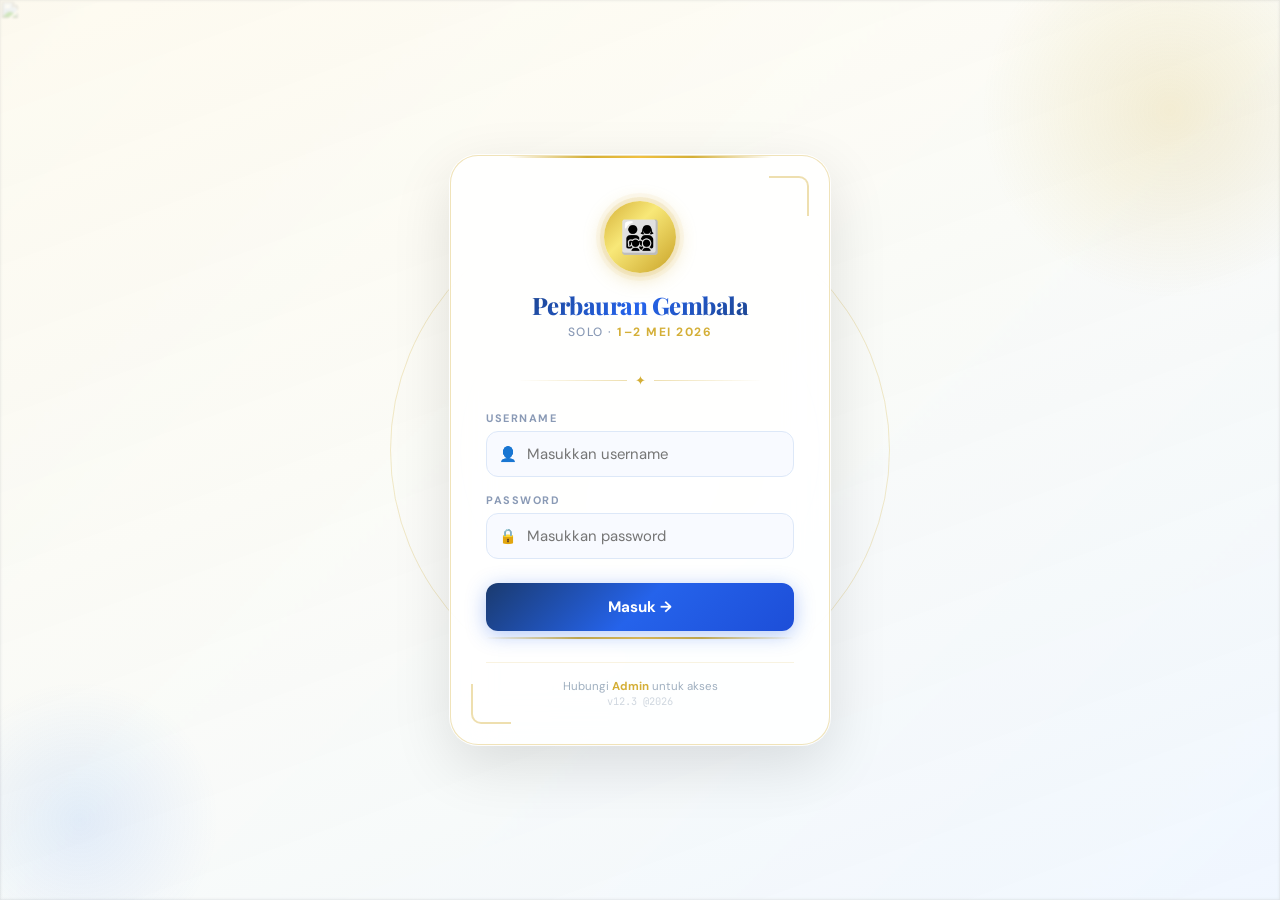
==== backupstableindex.html @ 73f1ff46 "backup stable index versi 1" ====
<!DOCTYPE html>
<html lang="id">
<head>
<meta charset="UTF-8">
<meta name="viewport" content="width=device-width, initial-scale=1.0, maximum-scale=1.0, user-scalable=no">
<title>Perbauran Gembala · Solo 1–2 Mei 2026</title>
<script src="https://cdnjs.cloudflare.com/ajax/libs/PapaParse/5.4.1/papaparse.min.js"></script>
<link href="https://fonts.googleapis.com/css2?family=Playfair+Display:ital,wght@0,700;0,800;1,600&family=DM+Sans:wght@300;400;500;600;700&family=JetBrains+Mono:wght@400;600&display=swap" rel="stylesheet">
<script src="https://cdnjs.cloudflare.com/ajax/libs/tone/14.8.49/Tone.js"></script>
<style>
/* ═══════════════════════════════════════════════════
   THEME SYSTEM
═══════════════════════════════════════════════════ */
[data-theme="light-white"]{--bg:#f8f9fa;--surface:#ffffff;--surface2:#f0f2f5;--border:#dee2e6;--accent:#1a56db;--accent2:#0891b2;--accent3:#7c3aed;--green:#16a34a;--yellow:#ca8a04;--red:#dc2626;--text:#1e293b;--text2:#475569;--text3:#94a3b8;--glow:rgba(26,86,219,.1);--header-bg:#ffffff;--radius:13px;--fs-bg:#f8f9fa;--fs-text:#1e293b;}
[data-theme="light-cream"]{--bg:#fdf8f0;--surface:#fffef9;--surface2:#f5ede0;--border:#e8d5b7;--accent:#92400e;--accent2:#0891b2;--accent3:#7c3aed;--green:#166534;--yellow:#92400e;--red:#dc2626;--text:#1c1008;--text2:#44301a;--text3:#a16207;--glow:rgba(146,64,14,.1);--header-bg:#fffef9;--radius:13px;--fs-bg:#fdf8f0;--fs-text:#1c1008;}
[data-theme="light-yellow"]{--bg:#fefce8;--surface:#ffffff;--surface2:#fef9c3;--border:#fde68a;--accent:#1d4ed8;--accent2:#0369a1;--accent3:#7c3aed;--green:#166534;--yellow:#b45309;--red:#be123c;--text:#1e3a5f;--text2:#1e40af;--text3:#3b82f6;--glow:rgba(29,78,216,.1);--header-bg:#ffffff;--radius:13px;--fs-bg:#fefce8;--fs-text:#1e3a5f;}
[data-theme="light-pink"]{--bg:#fdf2f8;--surface:#ffffff;--surface2:#fce7f3;--border:#f9a8d4;--accent:#be185d;--accent2:#0891b2;--accent3:#7c3aed;--green:#166534;--yellow:#b45309;--red:#9f1239;--text:#4a0826;--text2:#831843;--text3:#db2777;--glow:rgba(190,24,93,.1);--header-bg:#ffffff;--radius:13px;--fs-bg:#fdf2f8;--fs-text:#4a0826;}
[data-theme="light-black"]{--bg:#f1f5f9;--surface:#ffffff;--surface2:#e2e8f0;--border:#cbd5e1;--accent:#0f172a;--accent2:#334155;--accent3:#475569;--green:#15803d;--yellow:#b45309;--red:#dc2626;--text:#0f172a;--text2:#1e293b;--text3:#475569;--glow:rgba(15,23,42,.08);--header-bg:#ffffff;--radius:13px;--fs-bg:#f1f5f9;--fs-text:#0f172a;}
[data-theme="dark-black"]{--bg:#0a0a0a;--surface:#141414;--surface2:#1e1e1e;--border:#2a2a2a;--accent:#ffffff;--accent2:#e2e8f0;--accent3:#94a3b8;--green:#22c55e;--yellow:#facc15;--red:#f87171;--text:#f1f5f9;--text2:#cbd5e1;--text3:#64748b;--glow:rgba(255,255,255,.08);--header-bg:#141414;--radius:13px;--fs-bg:#0a0a0a;--fs-text:#f1f5f9;}
[data-theme="dark-green"]{--bg:#071a0e;--surface:#0d2a18;--surface2:#153d24;--border:#1e5c34;--accent:#4ade80;--accent2:#86efac;--accent3:#bbf7d0;--green:#16a34a;--yellow:#facc15;--red:#f87171;--text:#dcfce7;--text2:#86efac;--text3:#4ade80;--glow:rgba(74,222,128,.15);--header-bg:#0d2a18;--radius:13px;--fs-bg:#071a0e;--fs-text:#dcfce7;}
[data-theme="dark-blue"]{--bg:#030d1a;--surface:#041526;--surface2:#072040;--border:#0a3060;--accent:#60a5fa;--accent2:#93c5fd;--accent3:#bfdbfe;--green:#34d399;--yellow:#fbbf24;--red:#f87171;--text:#e0f2fe;--text2:#93c5fd;--text3:#60a5fa;--glow:rgba(96,165,250,.15);--header-bg:#041526;--radius:13px;--fs-bg:#030d1a;--fs-text:#e0f2fe;}
[data-theme="dark-red"]{--bg:#0d0000;--surface:#1a0000;--surface2:#2a0000;--border:#5c1010;--accent:#fca5a5;--accent2:#fda4af;--accent3:#fecdd3;--green:#34d399;--yellow:#fbbf24;--red:#ef4444;--text:#fee2e2;--text2:#fca5a5;--text3:#f87171;--glow:rgba(252,165,165,.15);--header-bg:#1a0000;--radius:13px;--fs-bg:#0d0000;--fs-text:#fee2e2;}
[data-theme="dark-gold"]{--bg:#0c0900;--surface:#1a1400;--surface2:#2a2100;--border:#4a3800;--accent:#fcd34d;--accent2:#fbbf24;--accent3:#f59e0b;--green:#34d399;--yellow:#f59e0b;--red:#f87171;--text:#fefce8;--text2:#fde68a;--text3:#fbbf24;--glow:rgba(252,211,77,.15);--header-bg:#1a1400;--radius:13px;--fs-bg:#0c0900;--fs-text:#fefce8;}
:root{--bg:#0a0e17;--surface:#111827;--surface2:#1a2235;--border:#1e2d45;--accent:#3b82f6;--accent2:#06b6d4;--accent3:#8b5cf6;--green:#10b981;--yellow:#f59e0b;--red:#ef4444;--text:#e2e8f0;--text2:#94a3b8;--text3:#64748b;--glow:rgba(59,130,246,.15);--header-bg:#111827;--radius:13px;--fs-bg:#0a0e17;--fs-text:#e2e8f0;}

*,*::before,*::after{box-sizing:border-box;margin:0;padding:0}
html,body{height:100%;font-family:'DM Sans',sans-serif;background:var(--bg);color:var(--text);overflow:hidden;-webkit-font-smoothing:antialiased;}
body{min-height:100vh;min-height:-webkit-fill-available;}

/* ── LOGIN ─────────────────────────────────────────────── */
#login-screen{position:fixed;top:0;left:0;width:100%;height:100%;display:flex;align-items:center;justify-content:center;z-index:9000;overflow:hidden;background:linear-gradient(135deg,#f8f5ee 0%,#fffdf7 40%,#f0f4ff 100%);}
#login-media-wrap{position:absolute;inset:0;z-index:0;overflow:hidden;}
#login-video-bg{width:100%;height:100%;object-fit:cover;display:none;}
#login-img-bg{width:100%;height:100%;object-fit:cover;display:none;}
.login-media-overlay{position:absolute;inset:0;background:linear-gradient(160deg,rgba(255,252,240,.72) 0%,rgba(240,248,255,.65) 100%);backdrop-filter:blur(1px);}
.login-geo{position:absolute;inset:0;z-index:1;overflow:hidden;pointer-events:none;}
.login-geo::before{content:'';position:absolute;top:-80px;right:-80px;width:380px;height:380px;border-radius:50%;background:radial-gradient(circle,rgba(212,175,55,.18) 0%,transparent 70%);}
.login-geo::after{content:'';position:absolute;bottom:-60px;left:-60px;width:280px;height:280px;border-radius:50%;background:radial-gradient(circle,rgba(59,130,246,.12) 0%,transparent 70%);}
.login-ring{position:absolute;border-radius:50%;border:1px solid rgba(212,175,55,.25);animation:ringRotate 18s linear infinite;}
.login-ring-1{width:500px;height:500px;top:50%;left:50%;transform:translate(-50%,-50%);animation-duration:22s;}
.login-ring-2{width:360px;height:360px;top:50%;left:50%;transform:translate(-50%,-50%);border-color:rgba(59,130,246,.18);animation-direction:reverse;animation-duration:16s;}
.login-ring-3{width:220px;height:220px;top:50%;left:50%;transform:translate(-50%,-50%);border-color:rgba(212,175,55,.3);animation-duration:10s;}
@keyframes ringRotate{from{transform:translate(-50%,-50%) rotate(0deg)}to{transform:translate(-50%,-50%) rotate(360deg)}}
.ring-dot{position:absolute;width:7px;height:7px;border-radius:50%;background:radial-gradient(circle,#d4af37,rgba(212,175,55,.3));top:-3px;left:50%;transform:translateX(-50%);box-shadow:0 0 8px rgba(212,175,55,.6);}
.ring-dot-2{background:radial-gradient(circle,#3b82f6,rgba(59,130,246,.3));box-shadow:0 0 8px rgba(59,130,246,.5);}
.login-card{position:relative;z-index:10;background:rgba(255,255,255,.88);border:1.5px solid rgba(212,175,55,.35);border-radius:28px;padding:2.8rem 2.2rem 2.2rem;width:94%;max-width:380px;box-shadow:0 0 0 1px rgba(255,255,255,.9),0 20px 60px rgba(0,0,0,.12),inset 0 1px 0 rgba(255,255,255,1);backdrop-filter:blur(20px);animation:loginCardIn .7s cubic-bezier(.34,1.56,.64,1) both;}
@keyframes loginCardIn{from{opacity:0;transform:translateY(30px) scale(.96)}to{opacity:1;transform:none}}
.login-card::before{content:'';position:absolute;top:0;left:15%;right:15%;height:2px;background:linear-gradient(90deg,transparent,#d4af37 30%,#f0c040 50%,#d4af37 70%,transparent);border-radius:0 0 2px 2px;}
.login-card::after{content:'';position:absolute;top:20px;right:20px;width:40px;height:40px;border-top:2px solid rgba(212,175,55,.4);border-right:2px solid rgba(212,175,55,.4);border-radius:0 10px 0 0;}
.login-corner-bl{position:absolute;bottom:20px;left:20px;width:40px;height:40px;border-bottom:2px solid rgba(212,175,55,.4);border-left:2px solid rgba(212,175,55,.4);border-radius:0 0 0 10px;}
.login-logo{text-align:center;margin-bottom:2rem;}
.login-emblem{width:72px;height:72px;border-radius:50%;background:linear-gradient(135deg,#d4af37 0%,#f8e878 40%,#c9a227 100%);display:flex;align-items:center;justify-content:center;margin:0 auto 1rem;font-size:2rem;box-shadow:0 4px 20px rgba(212,175,55,.4),0 0 0 4px rgba(212,175,55,.12),0 0 0 8px rgba(212,175,55,.06);animation:emblemPulse 3s ease-in-out infinite;}
@keyframes emblemPulse{0%,100%{box-shadow:0 4px 20px rgba(212,175,55,.4),0 0 0 4px rgba(212,175,55,.12),0 0 0 8px rgba(212,175,55,.06)}50%{box-shadow:0 4px 28px rgba(212,175,55,.6),0 0 0 6px rgba(212,175,55,.18),0 0 0 12px rgba(212,175,55,.08)}}
.login-logo h2{font-family:'Playfair Display',serif;font-size:1.5rem;font-weight:800;background:linear-gradient(135deg,#1a3a6e,#2563eb,#1a3a6e);-webkit-background-clip:text;-webkit-text-fill-color:transparent;background-clip:text;letter-spacing:-.5px;margin-bottom:3px;}
.login-logo .sub{font-size:.75rem;font-weight:500;color:#8a9ab5;letter-spacing:1.5px;text-transform:uppercase;}
.login-logo .sub span{color:#d4af37;font-weight:700;}
.login-divider{display:flex;align-items:center;gap:8px;margin:0 auto 1.4rem;width:80%;}
.login-divider::before,.login-divider::after{content:'';flex:1;height:1px;background:linear-gradient(90deg,transparent,rgba(212,175,55,.4));}
.login-divider::after{background:linear-gradient(90deg,rgba(212,175,55,.4),transparent);}
.login-divider-icon{font-size:.8rem;color:#d4af37;}
.lf{margin-bottom:1rem;}
.lf label{display:block;font-size:.68rem;font-weight:700;color:#8a9ab5;text-transform:uppercase;letter-spacing:1.5px;margin-bottom:6px;}
.lf-input-wrap{position:relative;}
.lf-icon{position:absolute;left:13px;top:50%;transform:translateY(-50%);font-size:.9rem;color:#b0bec5;pointer-events:none;}
.lf input{width:100%;background:#f8faff;border:1.5px solid #dde8f8;border-radius:12px;padding:12px 14px 12px 40px;color:#1e2d4a;font-family:'DM Sans',sans-serif;font-size:.93rem;outline:none;transition:border-color .25s,box-shadow .25s;}
.lf input:focus{border-color:#d4af37;background:#fff;box-shadow:0 0 0 4px rgba(212,175,55,.12);}
.login-btn{width:100%;padding:14px;margin-top:.5rem;background:linear-gradient(135deg,#1a3a6e 0%,#2563eb 50%,#1d4ed8 100%);color:#fff;border:none;border-radius:12px;font-family:'DM Sans',sans-serif;font-weight:700;font-size:.95rem;cursor:pointer;box-shadow:0 4px 20px rgba(37,99,235,.35);transition:all .2s;}
.login-btn:active{transform:scale(.98);}
.login-btn-gold{display:block;height:2px;margin-top:6px;border-radius:2px;background:linear-gradient(90deg,transparent,#d4af37 30%,#f0c040 50%,#d4af37 70%,transparent);}
.login-footer{text-align:center;margin-top:1.4rem;font-size:.72rem;color:#a0b0c0;border-top:1px solid rgba(212,175,55,.15);padding-top:1rem;}
.login-footer strong{color:#d4af37;}
.login-error{background:rgba(239,68,68,.08);border:1px solid rgba(239,68,68,.25);border-radius:8px;padding:8px 12px;font-size:.8rem;color:#dc2626;margin-top:8px;display:none;text-align:center;}

/* ── MAIN APP ─────────────────────────────────────────── */
#main-app{display:none;flex-direction:column;height:100vh;height:-webkit-fill-available;padding-bottom:env(safe-area-inset-bottom,0px);}
header{background:var(--header-bg);border-bottom:1px solid var(--border);padding:0 8px;height:54px;min-height:54px;display:flex;align-items:center;justify-content:space-between;flex-shrink:0;z-index:100;}
.hdr-left{display:flex;align-items:center;gap:8px;min-width:0;overflow:hidden;}
.hdr-dot{width:7px;height:7px;border-radius:50%;background:var(--green);box-shadow:0 0 6px var(--green);animation:blink 2s infinite;flex-shrink:0;}
@keyframes blink{0%,100%{opacity:1}50%{opacity:.3}}
.hdr-title{font-size:.82rem;font-weight:700;color:var(--text);white-space:nowrap;overflow:hidden;text-overflow:ellipsis;max-width:110px;}
.hdr-sub{font-size:.62rem;color:var(--text3);font-family:'JetBrains Mono',monospace;white-space:nowrap;overflow:hidden;text-overflow:ellipsis;max-width:110px;}
.hdr-right{display:flex;gap:4px;align-items:center;flex-shrink:0;}
.icon-btn{width:30px;height:30px;border-radius:7px;border:1px solid var(--border);background:var(--surface2);color:var(--text);cursor:pointer;display:flex;align-items:center;justify-content:center;font-size:.82rem;transition:background .2s;flex-shrink:0;}
.icon-btn:hover{background:var(--border);}
.icon-btn.logout{color:var(--red);border-color:rgba(239,68,68,.3);}
#live-clock{font-family:'JetBrains Mono',monospace;font-size:.65rem;color:var(--accent2);background:var(--surface2);padding:3px 6px;border-radius:7px;border:1px solid var(--border);letter-spacing:.3px;white-space:nowrap;}

/* ── THEME PANEL ──────────────────────────────────────── */
#theme-panel{display:none;position:fixed;top:58px;right:10px;z-index:500;background:var(--surface);border:1px solid var(--border);border-radius:14px;padding:12px;box-shadow:0 8px 32px rgba(0,0,0,.4);width:260px;}
.theme-section-label{font-size:.65rem;font-weight:700;color:var(--text3);text-transform:uppercase;letter-spacing:1px;margin:6px 0 4px;}
.theme-chips-row{display:flex;flex-wrap:wrap;gap:5px;margin-bottom:4px;}
.theme-chip{display:flex;align-items:center;gap:5px;padding:5px 9px;border-radius:7px;border:1px solid var(--border);background:var(--surface2);cursor:pointer;font-size:.72rem;font-weight:500;color:var(--text2);transition:all .2s;white-space:nowrap;}
.theme-chip:hover,.theme-chip.active{border-color:var(--accent);color:var(--accent);background:var(--glow);}
.theme-dot{width:9px;height:9px;border-radius:50%;flex-shrink:0;}

nav{display:flex;overflow-x:auto;background:var(--surface);border-bottom:1px solid var(--border);flex-shrink:0;scrollbar-width:none;padding:0 6px;gap:2px;min-height:40px;}
nav::-webkit-scrollbar{display:none;}
nav button{padding:8px 12px;border:none;background:none;cursor:pointer;white-space:nowrap;font-family:'DM Sans',sans-serif;font-weight:500;font-size:.8rem;color:var(--text3);border-bottom:2px solid transparent;transition:all .2s;flex-shrink:0;}
nav button.active{color:var(--accent);border-bottom-color:var(--accent);}
nav button:hover:not(.active){color:var(--text2);}

#app-content-wrapper{flex:1;min-height:0;overflow-y:auto;-webkit-overflow-scrolling:touch;}
.content-area{padding:12px 12px 80px 12px;}

/* ── FULLSCREEN LYRIC ─────────────────────────────────── */
#fullscreen-lyric{position:fixed;inset:0;background:var(--fs-bg,var(--bg));color:var(--fs-text,var(--text));z-index:9999;display:flex;flex-direction:column;}
.fs-back{position:fixed;top:10px;left:10px;z-index:10;background:var(--surface);border:1px solid var(--border);color:var(--text);border-radius:8px;padding:8px 14px;font-family:'DM Sans',sans-serif;font-weight:600;font-size:.85rem;cursor:pointer;}
.fs-controls{position:fixed;top:10px;right:10px;z-index:10;display:flex;gap:5px;}
.fs-ctrl-btn{background:var(--surface);border:1px solid var(--border);color:var(--text);border-radius:8px;padding:7px 12px;font-family:'DM Sans',sans-serif;font-weight:600;font-size:.85rem;cursor:pointer;}
.fs-content{flex:1;padding:60px 20px;font-size:2rem;line-height:1.6;white-space:pre-line;overflow-y:auto;text-align:center;color:var(--fs-text,var(--text));padding-bottom:calc(60px + env(safe-area-inset-bottom,0px));}

.font-normal{font-family:inherit;font-weight:normal;}
.font-bold{font-weight:700;}
.font-courier{font-family:'Courier New',Courier,monospace;line-height:1.6;}
.font-verdana{font-family:Verdana,Geneva,sans-serif;line-height:1.8;}
.font-times{font-family:'Times New Roman',Times,serif;line-height:1.7;}
.font-bold2{font-family:'DM Sans',sans-serif;font-weight:800;}
.font-thin{font-family:'DM Sans',sans-serif;font-weight:300;}

/* ── DASHBOARD ────────────────────────────────────────── */
.dash-grid{display:grid;grid-template-columns:1fr 1fr;gap:10px;margin-bottom:14px;}
.dash-card{background:var(--surface);border:1px solid var(--border);border-radius:var(--radius);padding:16px;position:relative;overflow:hidden;}
.dash-card::before{content:'';position:absolute;top:-20px;right:-20px;width:80px;height:80px;border-radius:50%;background:var(--glow);}
.dash-card-icon{font-size:1.6rem;margin-bottom:6px;display:block;}
.dash-card-val{font-size:1.8rem;font-weight:800;color:var(--accent);font-family:'Playfair Display',serif;}
.dash-card-label{font-size:.72rem;color:var(--text3);margin-top:2px;}
.clock-card{background:linear-gradient(135deg,var(--surface) 0%,var(--surface2) 100%);border:1px solid var(--border);border-radius:var(--radius);padding:18px 16px;text-align:center;margin-bottom:10px;}
.clock-big{font-family:'JetBrains Mono',monospace;font-size:2rem;font-weight:600;color:var(--accent);letter-spacing:2px;}
.clock-date{font-size:.8rem;color:var(--text2);margin-top:4px;}
.acara-now-box{background:var(--surface);border:1px solid var(--accent);border-radius:var(--radius);padding:14px;margin-bottom:10px;position:relative;overflow:hidden;}
.acara-now-box::before{content:'';position:absolute;left:0;top:0;bottom:0;width:4px;background:var(--accent);border-radius:4px 0 0 4px;}
.pie-wrap{position:relative;width:130px;height:130px;margin:0 auto;}
.pie-wrap svg{width:100%;height:100%;}
.pie-legend{display:flex;flex-direction:column;gap:5px;margin-top:8px;}
.pie-leg-item{display:flex;align-items:center;gap:6px;font-size:.72rem;color:var(--text2);}
.pie-leg-dot{width:10px;height:10px;border-radius:50%;flex-shrink:0;}
.bar-chart-wrap{width:100%;padding:8px 0;}
.bar-item{display:flex;align-items:center;gap:8px;margin-bottom:8px;}
.bar-label{font-size:.72rem;color:var(--text2);min-width:80px;max-width:80px;overflow:hidden;text-overflow:ellipsis;white-space:nowrap;}
.bar-track{flex:1;height:20px;background:var(--surface2);border-radius:5px;overflow:hidden;}
.bar-fill{height:100%;border-radius:5px;display:flex;align-items:center;justify-content:flex-end;padding-right:6px;transition:width .6s cubic-bezier(.4,0,.2,1);}
.bar-val{font-size:.68rem;font-weight:700;color:#fff;font-family:'JetBrains Mono',monospace;}
/* kategori table */
.dash-table{width:100%;border-collapse:collapse;font-size:.8rem;}
.dash-table th{background:var(--surface2);color:var(--text3);font-size:.68rem;text-transform:uppercase;letter-spacing:.8px;padding:7px 10px;text-align:left;border-bottom:1px solid var(--border);}
.dash-table td{padding:7px 10px;border-bottom:1px solid var(--border);color:var(--text);}
.dash-table tr:last-child td{border-bottom:none;}
.dash-table td:last-child{font-family:'JetBrains Mono',monospace;font-weight:700;color:var(--accent);text-align:right;}

/* ── CARDS & LISTS ────────────────────────────────────── */
.modern-list{display:flex;flex-direction:column;gap:9px;}
.modern-item{display:flex;align-items:center;background:var(--surface);padding:12px;border-radius:var(--radius);border:1px solid var(--border);cursor:pointer;transition:transform .15s,border-color .2s;gap:12px;}
.modern-item:hover{border-color:var(--accent);transform:translateY(-1px);}
.modern-item-img{width:54px;height:54px;border-radius:11px;object-fit:cover;flex-shrink:0;}
.modern-item-content{flex:1;overflow:hidden;}
.modern-item-title{font-weight:700;font-size:.92rem;white-space:nowrap;overflow:hidden;text-overflow:ellipsis;color:var(--text);}
.modern-item-desc{font-size:.75rem;color:var(--text2);white-space:nowrap;overflow:hidden;text-overflow:ellipsis;margin-top:2px;}
.modern-item-arrow{color:var(--text3);font-size:1rem;flex-shrink:0;}

/* ── FILTER & INPUT ───────────────────────────────────── */
.filter-group{display:flex;flex-wrap:wrap;gap:7px;margin-bottom:12px;}
.k-input{padding:8px 11px;border-radius:9px;border:1px solid var(--border);flex:1;min-width:110px;background:var(--surface);color:var(--text);font-family:'DM Sans',sans-serif;font-size:.82rem;outline:none;transition:border-color .2s;}
.k-input:focus{border-color:var(--accent);}
.k-input option{background:var(--surface);}
.checklist-filter-wrap{background:var(--surface);border:1px solid var(--border);border-radius:10px;padding:10px 12px;margin-bottom:8px;}
.checklist-filter-title{font-size:.72rem;font-weight:700;color:var(--text3);text-transform:uppercase;letter-spacing:1px;margin-bottom:6px;display:flex;align-items:center;justify-content:space-between;}
.checklist-items{display:flex;flex-wrap:wrap;gap:6px;}
.checklist-item{display:flex;align-items:center;gap:5px;background:var(--surface2);border:1px solid var(--border);border-radius:6px;padding:4px 9px;cursor:pointer;font-size:.75rem;color:var(--text2);transition:all .15s;user-select:none;}
.checklist-item.checked{background:var(--accent);border-color:var(--accent);color:#fff;}
.andor-toggle{font-size:.68rem;padding:3px 8px;border:1px solid var(--border);border-radius:5px;background:var(--surface2);color:var(--text3);cursor:pointer;}
.andor-toggle.active{background:var(--yellow);border-color:var(--yellow);color:#000;}

/* ── TABS ─────────────────────────────────────────────── */
.tab-group{display:flex;gap:5px;margin-bottom:12px;overflow-x:auto;scrollbar-width:none;}
.tab-group::-webkit-scrollbar{display:none;}
.tab-btn{padding:7px 12px;border:1px solid var(--border);background:var(--surface2);color:var(--text2);border-radius:8px;cursor:pointer;font-family:'DM Sans',sans-serif;font-size:.78rem;font-weight:500;flex-shrink:0;transition:all .2s;}
.tab-btn.active{background:var(--accent);color:#fff;border-color:var(--accent);}
.kidung-tab{display:none;}
.active-tab{display:block;}

/* ── ACTION ROW ───────────────────────────────────────── */
.action-row{display:flex;gap:5px;flex-wrap:wrap;margin-bottom:12px;}
.btn-action{padding:7px 11px;border-radius:8px;border:1px solid var(--border);background:var(--surface2);color:var(--text);font-family:'DM Sans',sans-serif;font-size:.78rem;font-weight:500;cursor:pointer;transition:all .15s;}
.btn-action:hover{background:var(--border);}
.btn-action.accent{background:var(--accent);color:#fff;border-color:var(--accent);}
.btn-action.green{background:var(--green);color:#fff;border-color:var(--green);}
.btn-action.red{background:var(--red);color:#fff;border-color:var(--red);}

/* ── LYRIC BOX ────────────────────────────────────────── */
.lyric-box{background:var(--surface2);border:1px solid var(--border);border-radius:12px;padding:14px;max-height:55vh;overflow-y:auto;}
.scalable-text{white-space:pre-wrap;line-height:1.75;transition:font-size .2s;word-wrap:break-word;font-family:'JetBrains Mono',monospace;font-size:13px;color:var(--text);}
.key-line{color:#60a5fa;font-weight:600;}
.note-line{color:#86efac;}

/* ── MUSIC PLAYER ─────────────────────────────────────── */
.music-player{background:var(--surface2);border:1px solid var(--border);border-radius:var(--radius);padding:14px;margin-bottom:12px;}
.music-player audio{width:100%;height:38px;border-radius:8px;margin-bottom:9px;}
.transpose-row{display:flex;align-items:center;gap:7px;flex-wrap:wrap;}
.transpose-label{font-size:.75rem;color:var(--text3);font-family:'JetBrains Mono',monospace;}
.transpose-display{font-family:'JetBrains Mono',monospace;font-size:.95rem;font-weight:700;color:var(--accent);min-width:60px;text-align:center;background:var(--surface);padding:4px 8px;border-radius:6px;border:1px solid var(--border);}
.tone-player{background:var(--surface2);border:1px solid var(--border);border-radius:var(--radius);padding:14px;margin-bottom:12px;}
.tone-player-title{font-size:.8rem;font-weight:600;color:var(--text);margin-bottom:10px;}
.tone-btns{display:flex;gap:5px;flex-wrap:wrap;margin-bottom:10px;}
.tone-progress{width:100%;height:4px;background:var(--surface);border-radius:2px;overflow:hidden;margin-top:8px;}
.tone-progress-fill{height:100%;background:var(--accent);border-radius:2px;width:0%;transition:width .1s linear;}

/* ── IMAGE VIEWER ─────────────────────────────────────── */
#img-viewer{display:none;position:fixed;top:0;left:0;width:100%;height:100%;background:rgba(0,0,0,.97);z-index:2000;flex-direction:column;touch-action:none;}
.iv-toolbar-top{position:absolute;top:0;left:0;right:0;padding:12px 16px;display:flex;align-items:center;justify-content:space-between;background:linear-gradient(to bottom,rgba(0,0,0,.85),transparent);z-index:10;gap:8px;}
.iv-title-area{flex:1;}
.iv-title{color:#fff;font-size:.88rem;font-weight:700;margin-bottom:2px;}
.iv-counter{color:rgba(255,255,255,.5);font-family:'JetBrains Mono',monospace;font-size:.72rem;}
.iv-top-btns{display:flex;gap:6px;align-items:center;}
.iv-top-btn{width:36px;height:36px;border-radius:10px;background:rgba(255,255,255,.15);backdrop-filter:blur(8px);border:1px solid rgba(255,255,255,.2);color:#fff;font-size:.85rem;cursor:pointer;display:flex;align-items:center;justify-content:center;font-weight:600;}
.iv-top-btn:hover{background:rgba(255,255,255,.3);}
.iv-top-btn.close{background:rgba(239,68,68,.4);border-color:rgba(239,68,68,.5);}
.iv-img-area{flex:1;display:flex;align-items:center;justify-content:center;position:relative;overflow:hidden;}
.iv-img-container{transition:transform .15s ease;transform-origin:center center;cursor:grab;}
.iv-img-container:active{cursor:grabbing;}
#iv-main-img{max-width:100vw;max-height:100vh;object-fit:contain;display:block;-webkit-user-drag:none;pointer-events:none;}
.iv-nav-btn{position:absolute;top:50%;transform:translateY(-50%);width:44px;height:44px;border-radius:50%;background:rgba(255,255,255,.18);border:1px solid rgba(255,255,255,.25);color:#fff;font-size:1.4rem;font-weight:700;cursor:pointer;display:flex;align-items:center;justify-content:center;z-index:5;}
#iv-prev{left:10px;}#iv-next{right:10px;}
.iv-toolbar-bottom{position:absolute;bottom:0;left:0;right:0;background:linear-gradient(to top,rgba(0,0,0,.85),transparent);padding:10px 14px 20px;z-index:10;}
.iv-dots{display:flex;justify-content:center;gap:5px;flex-wrap:wrap;margin-bottom:10px;}
.iv-dot{width:5px;height:5px;border-radius:50%;background:rgba(255,255,255,.3);cursor:pointer;}
.iv-dot.active{background:#fff;transform:scale(1.5);}
.iv-zoom-label{text-align:center;font-family:'JetBrains Mono',monospace;font-size:.7rem;color:rgba(255,255,255,.5);margin-bottom:8px;}

/* ── PDF VIEWER ───────────────────────────────────────── */
.pdf-item{background:var(--surface);border:1px solid var(--border);border-radius:var(--radius);padding:14px;cursor:pointer;display:flex;align-items:center;gap:13px;margin-bottom:9px;}
.pdf-fullscreen{display:none;position:fixed;inset:0;background:#111;z-index:2000;flex-direction:column;}
.pdf-toolbar{background:var(--surface);border-bottom:1px solid var(--border);padding:9px 14px;display:flex;align-items:center;justify-content:space-between;gap:8px;}
.pdf-toolbar-title{font-weight:600;font-size:.88rem;}
#pdf-frame{flex:1;width:100%;border:none;}

/* ── MODAL ────────────────────────────────────────────── */
.modal-overlay{display:none;position:fixed;top:0;left:0;width:100%;height:100%;background:rgba(0,0,0,.8);backdrop-filter:blur(4px);z-index:800;overflow-y:auto;}
.modal-panel{background:var(--surface);border-top:1px solid var(--border);min-height:100vh;padding:16px 14px 100px;}
.modal-close-bar{position:fixed;bottom:0;left:0;width:100%;padding:12px 14px;background:var(--surface);border-top:1px solid var(--border);display:flex;gap:7px;z-index:810;padding-bottom:calc(12px + env(safe-area-inset-bottom,0px));}
.close-btn-main{flex:1;padding:11px;background:var(--surface2);color:var(--text);border:1px solid var(--border);border-radius:10px;font-family:'DM Sans',sans-serif;font-weight:600;font-size:.88rem;cursor:pointer;}

/* ── JEMAAT POPUP ─────────────────────────────────────── */
.jemaat-popup-overlay{display:none;position:fixed;inset:0;background:rgba(0,0,0,.7);backdrop-filter:blur(6px);z-index:850;align-items:center;justify-content:center;padding:16px;}
.jemaat-popup-overlay.open{display:flex;}
.jemaat-popup{background:var(--surface);border:1px solid var(--border);border-radius:20px;width:100%;max-width:420px;max-height:92vh;overflow-y:auto;box-shadow:0 20px 60px rgba(0,0,0,.5);animation:popupIn .25s cubic-bezier(.34,1.56,.64,1);}
@keyframes popupIn{from{opacity:0;transform:scale(.9) translateY(20px)}to{opacity:1;transform:none}}
.jp-header{padding:20px 20px 0;text-align:center;position:relative;}
.jp-close{position:absolute;top:12px;right:12px;width:32px;height:32px;border-radius:50%;background:var(--surface2);border:1px solid var(--border);color:var(--text3);cursor:pointer;font-size:.9rem;display:flex;align-items:center;justify-content:center;z-index:2;}
.jp-avatar-wrap{position:relative;width:90px;height:90px;margin:0 auto 12px;cursor:pointer;}
.jp-avatar{width:90px;height:90px;border-radius:50%;object-fit:cover;border:3px solid var(--accent);}
.jp-avatar-zoom-hint{position:absolute;bottom:0;right:0;width:24px;height:24px;background:var(--accent);border-radius:50%;display:flex;align-items:center;justify-content:center;font-size:.65rem;}
.jp-name{font-family:'Playfair Display',serif;font-size:1.3rem;font-weight:700;color:var(--text);margin-bottom:3px;}
.jp-nick{font-size:.78rem;color:var(--text3);margin-bottom:8px;}
.jp-tags{display:flex;justify-content:center;gap:5px;flex-wrap:wrap;margin-bottom:14px;}
.jp-body{padding:0 16px 20px;}
.jp-grid{display:grid;grid-template-columns:1fr 1fr;gap:7px;margin-bottom:10px;}
.jp-field{background:var(--surface2);border-radius:8px;padding:8px 10px;border:1px solid var(--border);}
.jp-field-label{font-size:.62rem;color:var(--text3);text-transform:uppercase;letter-spacing:.8px;margin-bottom:2px;}
.jp-field-value{font-size:.83rem;font-weight:600;color:var(--text);}
.jp-field.full{grid-column:1/-1;}
.jp-copy-btn{width:100%;padding:10px;background:var(--accent);color:#fff;border:none;border-radius:10px;font-family:'DM Sans',sans-serif;font-weight:600;font-size:.88rem;cursor:pointer;margin-top:8px;}
/* edit field in jemaat popup */
.jp-edit-input{width:100%;background:var(--surface);border:1.5px solid var(--accent);border-radius:7px;padding:6px 8px;color:var(--text);font-family:'DM Sans',sans-serif;font-size:.82rem;outline:none;margin-top:3px;}
.jp-edit-input:focus{border-color:var(--accent2);}
.jp-save-btn{width:100%;padding:9px;background:var(--green);color:#fff;border:none;border-radius:9px;font-family:'DM Sans',sans-serif;font-weight:600;font-size:.85rem;cursor:pointer;margin-top:6px;}

/* ── PERTANYAAN ───────────────────────────────────────── */
.ptny-form{background:var(--surface);border:1px solid var(--border);border-radius:var(--radius);padding:16px;margin-bottom:12px;}
.ptny-form-title{font-weight:700;font-size:1rem;margin-bottom:14px;color:var(--text);}
.ptny-field{margin-bottom:10px;}
.ptny-field label{display:block;font-size:.72rem;font-weight:600;color:var(--text3);text-transform:uppercase;letter-spacing:.8px;margin-bottom:4px;}
.ptny-field input,.ptny-field select,.ptny-field textarea{width:100%;background:var(--surface2);border:1.5px solid var(--border);border-radius:9px;padding:10px 12px;color:var(--text);font-family:'DM Sans',sans-serif;font-size:.86rem;outline:none;transition:border-color .2s;}
.ptny-field input:focus,.ptny-field select:focus,.ptny-field textarea:focus{border-color:var(--accent);}
.ptny-field select option{background:var(--surface);}
.ptny-field textarea{resize:vertical;min-height:80px;}
.ptny-submit-btn{width:100%;padding:12px;background:linear-gradient(135deg,var(--accent),var(--accent3));color:#fff;border:none;border-radius:10px;font-family:'DM Sans',sans-serif;font-weight:700;font-size:.92rem;cursor:pointer;}
.ptny-char-count{font-size:.68rem;color:var(--text3);text-align:right;margin-top:3px;}

.ptny-card{background:var(--surface);border:1px solid var(--border);border-radius:var(--radius);padding:14px;margin-bottom:10px;position:relative;}
.ptny-card-header{display:flex;align-items:flex-start;gap:10px;margin-bottom:8px;}
.ptny-card-meta{flex:1;}
.ptny-card-topik{font-size:.7rem;font-weight:700;text-transform:uppercase;letter-spacing:.8px;margin-bottom:2px;}
.ptny-card-nama{font-size:.72rem;color:var(--text3);}
.ptny-card-waktu{font-family:'JetBrains Mono',monospace;font-size:.65rem;color:var(--text3);}
.ptny-urgensi{display:inline-block;font-size:.65rem;font-weight:700;padding:2px 8px;border-radius:10px;text-transform:uppercase;letter-spacing:.5px;}
.ptny-urgensi.Critical{background:rgba(239,68,68,.2);color:#ef4444;border:1px solid rgba(239,68,68,.3);}
.ptny-urgensi.High{background:rgba(245,158,11,.2);color:#f59e0b;border:1px solid rgba(245,158,11,.3);}
.ptny-urgensi.Medium{background:rgba(59,130,246,.2);color:#3b82f6;border:1px solid rgba(59,130,246,.3);}
.ptny-urgensi.Low{background:rgba(16,185,129,.2);color:#10b981;border:1px solid rgba(16,185,129,.3);}
.ptny-urgensi.Intermesso{background:rgba(139,92,246,.2);color:#8b5cf6;border:1px solid rgba(139,92,246,.3);}
.ptny-question-text{font-size:.9rem;color:var(--text);line-height:1.5;margin:8px 0;padding:10px;background:var(--surface2);border-radius:8px;}
.ptny-rating{display:flex;align-items:center;gap:8px;margin-top:8px;padding-top:8px;border-top:1px solid var(--border);}
.ptny-stars{font-size:1rem;letter-spacing:1px;}
.ptny-rating-num{font-family:'JetBrains Mono',monospace;font-size:.75rem;font-weight:700;}
.ptny-rating-btns{display:flex;gap:4px;margin-left:auto;}
.ptny-rating-btn{padding:4px 8px;border-radius:6px;border:1px solid var(--border);background:var(--surface2);color:var(--text);font-family:'JetBrains Mono',monospace;font-size:.75rem;font-weight:700;cursor:pointer;}
.ptny-rating-btn.pos{border-color:var(--green);color:var(--green);}
.ptny-rating-btn.neg{border-color:var(--red);color:var(--red);}
.ptny-answer-box{background:var(--surface2);border:1px solid var(--border);border-radius:8px;padding:10px;margin-top:8px;font-size:.82rem;color:var(--text2);}
.ptny-answer-label{font-size:.65rem;font-weight:700;color:var(--text3);text-transform:uppercase;margin-bottom:4px;}
.ptny-status-badge{display:inline-block;font-size:.65rem;font-weight:700;padding:2px 8px;border-radius:5px;text-transform:uppercase;margin-top:6px;}
.ptny-jawab-row{background:var(--surface2);border:1px solid var(--accent);border-radius:8px;padding:10px;margin-top:8px;}
.ptny-jawab-row input,.ptny-jawab-row textarea,.ptny-jawab-row select{width:100%;background:var(--surface);border:1px solid var(--border);border-radius:7px;padding:8px 10px;color:var(--text);font-family:'DM Sans',sans-serif;font-size:.82rem;outline:none;margin-bottom:6px;}
.ptny-jawab-row textarea{resize:vertical;min-height:60px;}

/* pagination */
.pagination{display:flex;justify-content:center;align-items:center;gap:6px;flex-wrap:wrap;padding:14px 0;margin-top:8px;}
.pg-btn{min-width:34px;height:34px;padding:0 10px;border-radius:8px;border:1px solid var(--border);background:var(--surface2);color:var(--text2);font-family:'JetBrains Mono',monospace;font-size:.78rem;cursor:pointer;transition:all .15s;display:flex;align-items:center;justify-content:center;}
.pg-btn:hover{background:var(--border);}
.pg-btn.active{background:var(--accent);color:#fff;border-color:var(--accent);}
.pg-btn:disabled{opacity:.4;cursor:default;}

/* stats bar */
.ptny-stats-bar{display:grid;grid-template-columns:1fr 1fr 1fr 1fr;gap:8px;margin-bottom:12px;}
.ptny-stat-card{background:var(--surface);border:1px solid var(--border);border-radius:10px;padding:10px;text-align:center;}
.ptny-stat-num{font-family:'JetBrains Mono',monospace;font-size:1.3rem;font-weight:700;color:var(--accent);}
.ptny-stat-label{font-size:.6rem;color:var(--text3);margin-top:2px;}

/* sort toggle */
.sort-toggle-btn{padding:6px 12px;border-radius:8px;border:1px solid var(--border);background:var(--surface2);color:var(--text2);font-size:.78rem;cursor:pointer;display:flex;align-items:center;gap:5px;}
.sort-toggle-btn.newest-top{border-color:var(--accent);color:var(--accent);}

/* ── LINK MENU ────────────────────────────────────────── */
.link-item{display:flex;align-items:flex-start;gap:12px;background:var(--surface);border:1px solid var(--border);border-radius:var(--radius);padding:14px;margin-bottom:10px;}
.link-item-img{width:60px;height:60px;border-radius:10px;object-fit:cover;flex-shrink:0;background:var(--surface2);display:flex;align-items:center;justify-content:center;font-size:1.6rem;border:1px solid var(--border);}
.link-item-img img{width:100%;height:100%;border-radius:10px;object-fit:cover;}
.link-item-content{flex:1;overflow:hidden;}
.link-item-name{font-weight:700;font-size:.95rem;color:var(--text);margin-bottom:3px;}
.link-item-from{font-size:.7rem;color:var(--text3);margin-bottom:4px;}
.link-item-keterangan{font-size:.8rem;color:var(--text2);line-height:1.5;margin-bottom:8px;}
.link-open-btn{display:inline-flex;align-items:center;gap:5px;padding:7px 14px;background:var(--accent);color:#fff;border:none;border-radius:8px;font-family:'DM Sans',sans-serif;font-size:.8rem;font-weight:600;cursor:pointer;text-decoration:none;}

/* ── UTILS ────────────────────────────────────────────── */
.section-header{display:flex;justify-content:space-between;align-items:center;margin-bottom:12px;gap:8px;flex-wrap:wrap;}
.section-title{font-weight:700;font-size:.97rem;color:var(--text);}
.section-count{font-family:'JetBrains Mono',monospace;font-size:.72rem;color:var(--text3);background:var(--surface2);padding:3px 8px;border-radius:18px;white-space:nowrap;}
.empty-state{text-align:center;padding:36px 18px;color:var(--text3);}
.empty-state .icon{font-size:2.8rem;margin-bottom:8px;}
.empty-state p{font-size:.88rem;}
.tag{display:inline-block;font-size:.68rem;font-weight:600;padding:2px 7px;border-radius:5px;background:rgba(59,130,246,.15);color:var(--accent);}
.tag.green{background:rgba(16,185,129,.15);color:var(--green);}
.tag.yellow{background:rgba(245,158,11,.15);color:var(--yellow);}
.tag.red{background:rgba(239,68,68,.15);color:var(--red);}
.tag.purple{background:rgba(139,92,246,.15);color:var(--accent3);}
.info-grid{display:grid;grid-template-columns:1fr 1fr;gap:7px;margin-top:10px;}
.info-item{background:var(--surface2);border-radius:9px;padding:9px 11px;border:1px solid var(--border);}
.info-item-label{font-size:.68rem;color:var(--text3);margin-bottom:2px;}
.info-item-value{font-size:.85rem;font-weight:600;color:var(--text);}
.loading-shimmer{background:linear-gradient(90deg,var(--surface) 25%,var(--surface2) 50%,var(--surface) 75%);background-size:200% 100%;animation:shimmer 1.5s infinite;border-radius:10px;height:65px;margin-bottom:9px;}
@keyframes shimmer{0%{background-position:-200% 0}100%{background-position:200% 0}}
#toast{position:fixed;bottom:90px;left:50%;transform:translateX(-50%) translateY(20px);background:var(--surface);border:1px solid var(--border);border-radius:28px;padding:9px 18px;font-size:.83rem;font-weight:500;z-index:9999;opacity:0;transition:opacity .3s,transform .3s;pointer-events:none;box-shadow:0 8px 24px rgba(0,0,0,.3);}
#toast.show{opacity:1;transform:translateX(-50%) translateY(0);}
::-webkit-scrollbar{width:3px;height:3px;}
::-webkit-scrollbar-track{background:transparent;}
::-webkit-scrollbar-thumb{background:var(--border);border-radius:2px;}
.view-toggle-group{display:flex;gap:4px;margin-bottom:10px;}
.view-toggle-btn{padding:6px 11px;border:1px solid var(--border);background:var(--surface2);color:var(--text3);border-radius:8px;cursor:pointer;font-size:.8rem;}
.view-toggle-btn.active{background:var(--accent);border-color:var(--accent);color:#fff;}
.yt-player-wrap{position:relative;width:100%;padding-top:56.25%;border-radius:12px;overflow:hidden;margin-bottom:10px;background:#000;}
.yt-player-wrap iframe{position:absolute;top:0;left:0;width:100%;height:100%;border:none;}
.yt-badge{display:inline-flex;align-items:center;gap:5px;background:rgba(255,0,0,.15);border:1px solid rgba(255,0,0,.3);color:#ff4444;padding:3px 8px;border-radius:5px;font-size:.7rem;font-weight:600;margin-bottom:8px;}

/* ── INFO MODAL ────────────────────────────────────────── */
.info-modal-overlay{display:none;position:fixed;inset:0;background:rgba(0,0,0,.85);backdrop-filter:blur(8px);z-index:8000;align-items:flex-start;justify-content:center;padding:16px;overflow-y:auto;}
.info-modal-overlay.open{display:flex;}
.info-modal{background:var(--surface);border:1px solid var(--border);border-radius:20px;width:100%;max-width:480px;padding:20px;margin:auto;box-shadow:0 20px 60px rgba(0,0,0,.6);}
.info-modal-header{display:flex;align-items:center;justify-content:space-between;margin-bottom:16px;}
.info-modal-title{font-family:'Playfair Display',serif;font-size:1.2rem;font-weight:700;color:var(--text);}
.info-close-btn{width:30px;height:30px;border-radius:50%;background:var(--surface2);border:1px solid var(--border);color:var(--text3);cursor:pointer;display:flex;align-items:center;justify-content:center;font-size:.9rem;}
.info-section{background:var(--surface2);border-radius:10px;padding:12px;margin-bottom:10px;border:1px solid var(--border);}
.info-section-title{font-size:.7rem;font-weight:700;color:var(--accent);text-transform:uppercase;letter-spacing:1px;margin-bottom:8px;}
.info-row{display:flex;justify-content:space-between;align-items:center;padding:4px 0;border-bottom:1px solid var(--border);font-size:.82rem;}
.info-row:last-child{border-bottom:none;}
.info-row-label{color:var(--text3);}
.info-row-val{color:var(--text);font-weight:600;font-family:'JetBrains Mono',monospace;font-size:.78rem;}
.info-copy-btn{width:100%;padding:10px;background:var(--accent);color:#fff;border:none;border-radius:10px;font-family:'DM Sans',sans-serif;font-weight:600;font-size:.88rem;cursor:pointer;margin-top:10px;}

/* ── GANTI PASSWORD MODAL ─────────────────────────────── */
.pw-modal-overlay{display:none;position:fixed;inset:0;background:rgba(0,0,0,.85);backdrop-filter:blur(8px);z-index:8100;align-items:center;justify-content:center;padding:16px;}
.pw-modal-overlay.open{display:flex;}
.pw-modal{background:var(--surface);border:1px solid var(--border);border-radius:20px;width:100%;max-width:380px;padding:24px;box-shadow:0 20px 60px rgba(0,0,0,.6);}
.pw-field{margin-bottom:12px;}
.pw-field label{display:block;font-size:.72rem;font-weight:600;color:var(--text3);text-transform:uppercase;letter-spacing:.8px;margin-bottom:5px;}
.pw-field input{width:100%;background:var(--surface2);border:1.5px solid var(--border);border-radius:9px;padding:10px 12px;color:var(--text);font-family:'DM Sans',sans-serif;font-size:.86rem;outline:none;}
.pw-field input:focus{border-color:var(--accent);}
.pw-warning{font-size:.72rem;color:var(--yellow);background:rgba(245,158,11,.1);border:1px solid rgba(245,158,11,.2);border-radius:8px;padding:8px 10px;margin-bottom:12px;}
</style>
</head>
<body data-theme="dark-black">

<!-- LOGIN -->
<div id="login-screen">
  <div id="login-media-wrap">
    <video id="login-video-bg" autoplay loop muted playsinline></video>
    <img id="login-img-bg" alt="">
    <div class="login-media-overlay"></div>
  </div>
  <div class="login-geo">
    <div class="login-ring login-ring-1"><div class="ring-dot"></div></div>
    <div class="login-ring login-ring-2"><div class="ring-dot ring-dot-2"></div></div>
    <div class="login-ring login-ring-3"></div>
  </div>
  <div class="login-card">
    <div class="login-corner-bl"></div>
    <div class="login-logo">
      <div class="login-emblem">👨‍👩‍👧‍👦</div>
      <h2>Perbauran Gembala</h2>
      <p class="sub">Solo · <span>1–2 Mei 2026</span></p>
    </div>
    <div class="login-divider"><span class="login-divider-icon">✦</span></div>
    <div class="lf">
      <label>Username</label>
      <div class="lf-input-wrap"><span class="lf-icon">👤</span><input type="text" id="user" placeholder="Masukkan username" autocomplete="off"></div>
    </div>
    <div class="lf">
      <label>Password</label>
      <div class="lf-input-wrap"><span class="lf-icon">🔒</span><input type="password" id="pass" placeholder="Masukkan password" onkeydown="if(event.key==='Enter')attemptLogin()"></div>
    </div>
    <button class="login-btn" onclick="attemptLogin()">Masuk →</button>
    <div class="login-btn-gold"></div>
    <div class="login-error" id="login-error">❌ Username atau Password salah!</div>
    <div class="login-footer">Hubungi <strong>Admin</strong> untuk akses<br><span style="font-size:.65rem;opacity:.5;font-family:'JetBrains Mono',monospace;">v12.3 @2026</span></div>
  </div>
</div>

<!-- MAIN APP -->
<div id="main-app">
  <header>
    <div class="hdr-left">
      <div class="hdr-dot"></div>
      <div>
        <div class="hdr-title" id="header-title">Acara Solo 2026</div>
        <div class="hdr-sub" id="header-sub">loading...</div>
      </div>
    </div>
    <div class="hdr-right">
      <div id="live-clock">--:--:--</div>
      <button class="icon-btn" onclick="openInfoModal()" title="Info & Bantuan" style="font-size:.9rem;">❓</button>
      <button class="icon-btn" onclick="openPwModal()" title="Ganti Password" style="font-size:.8rem;">🔑</button>
      <button class="icon-btn" onclick="toggleThemePanel()" id="btn-theme" title="Tema" style="font-size:.8rem;">🎨</button>
      <button class="icon-btn logout" onclick="doLogout()" title="Keluar" style="font-size:.8rem;">⏻</button>
    </div>
  </header>

  <div id="theme-panel">
    <div class="theme-section-label">☀️ Light Themes</div>
    <div class="theme-chips-row">
      <div class="theme-chip" data-t="light-white" onclick="setTheme('light-white',this)"><span class="theme-dot" style="background:#fff;border:1px solid #ccc;"></span>Putih</div>
      <div class="theme-chip" data-t="light-cream" onclick="setTheme('light-cream',this)"><span class="theme-dot" style="background:#fdf8f0;border:1px solid #e8d5b7;"></span>Krem</div>
      <div class="theme-chip" data-t="light-yellow" onclick="setTheme('light-yellow',this)"><span class="theme-dot" style="background:#fefce8;border:1px solid #fde68a;"></span>Kuning</div>
      <div class="theme-chip" data-t="light-pink" onclick="setTheme('light-pink',this)"><span class="theme-dot" style="background:#fdf2f8;border:1px solid #f9a8d4;"></span>Pink</div>
      <div class="theme-chip" data-t="light-black" onclick="setTheme('light-black',this)"><span class="theme-dot" style="background:#f1f5f9;border:1px solid #cbd5e1;"></span>Terang</div>
    </div>
    <div class="theme-section-label">🌙 Dark Themes</div>
    <div class="theme-chips-row">
      <div class="theme-chip active" data-t="dark-black" onclick="setTheme('dark-black',this)"><span class="theme-dot" style="background:#141414;"></span>Hitam</div>
      <div class="theme-chip" data-t="dark-green" onclick="setTheme('dark-green',this)"><span class="theme-dot" style="background:#0d2a18;"></span>Hijau Tua</div>
      <div class="theme-chip" data-t="dark-blue" onclick="setTheme('dark-blue',this)"><span class="theme-dot" style="background:#041526;"></span>Biru Tua</div>
      <div class="theme-chip" data-t="dark-red" onclick="setTheme('dark-red',this)"><span class="theme-dot" style="background:#1a0000;"></span>Merah Tua</div>
      <div class="theme-chip" data-t="dark-gold" onclick="setTheme('dark-gold',this)"><span class="theme-dot" style="background:#1a1400;border:1px solid #fcd34d44;"></span>Emas</div>
    </div>
  </div>

  <nav id="main-nav"></nav>
  <div id="app-content-wrapper">
    <div class="content-area" id="app-content"></div>
  </div>
</div>

<!-- MODAL -->
<div id="itemModal" class="modal-overlay">
  <div class="modal-panel" id="modalBody"></div>
  <div class="modal-close-bar">
    <button class="close-btn-main" onclick="closeModal()">← Kembali</button>
  </div>
</div>

<!-- JEMAAT POPUP -->
<div id="jemaat-popup-overlay" class="jemaat-popup-overlay" onclick="if(event.target===this)closeJemaatPopup()">
  <div class="jemaat-popup" id="jemaat-popup-body"></div>
</div>

<!-- IMAGE VIEWER -->
<div id="img-viewer">
  <div class="iv-toolbar-top">
    <div class="iv-title-area"><div class="iv-title" id="iv-title">Foto</div><div class="iv-counter" id="iv-counter">1/1</div></div>
    <div class="iv-top-btns">
      <button class="iv-top-btn" onclick="ivZoomOut()">−</button>
      <button class="iv-top-btn" onclick="ivZoomIn()">+</button>
      <button class="iv-top-btn" onclick="ivToggleFullscreen()">⛶</button>
      <button class="iv-top-btn close" onclick="closeImgViewer()">✕</button>
    </div>
  </div>
  <div class="iv-img-area" id="iv-img-area">
    <div class="iv-img-container" id="iv-img-container"><img id="iv-main-img" src="" alt=""></div>
    <button class="iv-nav-btn" id="iv-prev" onclick="ivNav(-1)">‹</button>
    <button class="iv-nav-btn" id="iv-next" onclick="ivNav(1)">›</button>
  </div>
  <div class="iv-toolbar-bottom">
    <div class="iv-zoom-label" id="iv-zoom-label">100%</div>
    <div class="iv-dots" id="iv-dots"></div>
  </div>
</div>

<!-- PDF FULLSCREEN -->
<div id="pdf-fullscreen" class="pdf-fullscreen">
  <div class="pdf-toolbar">
    <button class="icon-btn" onclick="closePdf()">←</button>
    <div class="pdf-toolbar-title" id="pdf-title">Dokumen</div>
    <a id="pdf-download-btn" href="#" download target="_blank"><button class="btn-action accent">⬇ Unduh</button></a>
  </div>
  <iframe id="pdf-frame" src="" allow="fullscreen"></iframe>
</div>

<!-- INFO MODAL -->
<div id="info-modal-overlay" class="info-modal-overlay" onclick="if(event.target===this)closeInfoModal()">
  <div class="info-modal" id="info-modal-body"></div>
</div>

<!-- GANTI PASSWORD MODAL -->
<div id="pw-modal-overlay" class="pw-modal-overlay" onclick="if(event.target===this)closePwModal()">
  <div class="pw-modal" id="pw-modal-body">
    <div style="display:flex;align-items:center;justify-content:space-between;margin-bottom:16px;">
      <div style="font-family:'Playfair Display',serif;font-size:1.1rem;font-weight:700;">🔑 Ganti Password</div>
      <button class="info-close-btn" onclick="closePwModal()">✕</button>
    </div>
    <div class="pw-warning">⚠️ Password kamu bisa dilihat oleh Admin. Gunakan password yang aman dan mudah diingat.</div>
    <div class="pw-field"><label>Password Baru</label><input type="password" id="pw-new" placeholder="Ketik password baru..."></div>
    <div class="pw-field"><label>Konfirmasi Password Baru</label><input type="password" id="pw-confirm" placeholder="Ketik ulang password baru..."></div>
    <button class="ptny-submit-btn" onclick="submitGantiPassword()" style="margin-top:4px;">💾 Simpan Password</button>
    <div id="pw-status" style="margin-top:8px;font-size:.8rem;text-align:center;"></div>
  </div>
</div>

<!-- TOAST -->
<div id="toast"></div>

<script>
// ══════════════════════════════════════════════════
// CONFIG
// ══════════════════════════════════════════════════
const URLS={
  Awal:"https://docs.google.com/spreadsheets/d/e/2PACX-1vQ6N6cAL1OoX2hCBXmL3MAmQcgxMTglDN2LtCseQdOC8zkWdDwRDCRDjKnI9NE3vMGSaXgWesgcdvGV/pub?output=csv",
  Kidung:"https://docs.google.com/spreadsheets/d/e/2PACX-1vSasN_qIm_FKLGkh4t-clscJXdiuZJENUa0JgC3_-lwpmggsQ_xqF8DH_m-3wxCFU99j1WIj0n8nNhy/pub?output=csv",
  Acara:"https://docs.google.com/spreadsheets/d/e/2PACX-1vRBBAJPP9Cn1cyq2cBpFGpv1rJSeSQedR7ctR9mrO67wGNbVTbEcCaXCp4ZVkAOGmCKJ9yxo1Q7Yox3/pub?output=csv",
  Kegiatan:"https://docs.google.com/spreadsheets/d/e/2PACX-1vR2W99PcE9P3GLHRXWFSO_viwtukTnH8ePHSKKr_KPgtMOhOEOLRkSHc6vMdpyay8GLEop3CB0R2gtS/pub?output=csv",
  Jemaat:"https://docs.google.com/spreadsheets/d/e/2PACX-1vSI_5dVogArMM6hfMUrTpsXCVj-7rGmD2aqklSRufNHUHN_JzOYOgZ2Qz1TZszE7kH9XTaSa1kOv6N2/pub?output=csv",
  Background:"https://docs.google.com/spreadsheets/d/e/2PACX-1vSqw1t-t4BXwVMovpnVFKMRYk45wmCXxt9u0ldhMnmyqayQTIWR5mapKb1q77U-qvuWtWLombT3N7kS/pub?output=csv",
  Quiz:"https://docs.google.com/spreadsheets/d/e/2PACX-1vSYk4ch8PCybjRiSn38uqAM_qjqk0IviibdUrdTfOX2NufYsDUcf3oypvh9theKKYrYFGsXxqzy7Lto/pub?output=csv",
  Pertanyaan:"https://docs.google.com/spreadsheets/d/e/2PACX-1vT1KDMg3W-802RPlBdiOETa_5MFRUgkonkRmriJsXubA_qma55Kpc0FfhVjldOggJQOYOonLDQXF09P/pub?output=csv",
  Link:"https://docs.google.com/spreadsheets/d/e/2PACX-1vRWV0B_KRz46O_d8CL4dNrRlSxL8gj3Zrut1HQPc-bFEDUlv-ZU6q176tLjr-3vkP6AjTxbnoQ5365s/pub?output=csv",
  Alkitab:"https://docs.google.com/spreadsheets/d/e/2PACX-1vR1xjDc2jxwE4vRMZ5I9Otpdfghi_4CRudOCJ6_FGBdHVfu_cuRcIwPbnhRDVXw244tenfW1EN1qHuF/pub?output=csv"
};

const LOGIN_VIDEO_URL="";
const LOGIN_IMAGE_URL="https://lh3.googleusercontent.com/d/1eJt3G62NYTNANOjmelXXflSm1Cuy4mQO";
const APPS_SCRIPT_PERTANYAAN="https://script.google.com/macros/s/AKfycbwu44NIFHHcO80EcqhrUKka9msZAdoYyTBYpT6ggww9JfQ7vUHcj8_jSmxFYSIWZpO4Dw/exec";
const APPS_SCRIPT_URL="https://script.google.com/macros/s/AKfycbz1AjcNw9mmNHL7VgzIUMAM-IaUDI1fIfbdTkyzyUl1zH-jFD7aAlKEVxpy1Eq3vCxQ/exec";
// Apps Script untuk update jemaat (pisah atau sama)
const APPS_SCRIPT_JEMAAT=APPS_SCRIPT_PERTANYAAN;

const ADMIN_LEVELS=['Administrator','Penatua','Gembala Distrik'];

// ══════════════════════════════════════════════════
// STATE
// ══════════════════════════════════════════════════
let currentUser=null,db={},currentFontSize=13,currentTranspose=0;
let ivImages=[],ivIndex=0,ivScale=1,ivPanX=0,ivPanY=0,ivPinching=false;
let quizAnswers={},quizSubmitted=false;
let tonePlayerState={url:'',transpose:0};
const CHROMATIC=['C','C#','D','D#','E','F','F#','G','G#','A','A#','B'];
const MC=['#3b82f6','#06b6d4','#8b5cf6','#ec4899','#10b981','#f59e0b','#ef4444','#6366f1','#f97316','#14b8a6'];
let fontModeIndex=0;
const fontModes=[
  {cls:'font-normal',label:'Default'},
  {cls:'font-courier',label:'Courier'},
  {cls:'font-verdana',label:'Verdana'},
  {cls:'font-times',label:'Times New Roman'},
  {cls:'font-bold2',label:'Bold'},
  {cls:'font-thin',label:'Tipis'},
];
let jemaatViewMode='grid';
let jemaatFilterIbadah=[],jemaatFilterPelayanan=[];
let jemaatFilterIbadahMode='OR',jemaatFilterPelayananMode='OR';
let pertanyaanRatings={};
let lastFilteredJemaat=[];

// Pertanyaan pagination
let ptnyCurrentPage=1;
const PTNY_PER_PAGE=10;
let ptnyAllData=[];
let ptnyFilteredData=[];
let ptnyNewestFirst=true;

// Hasil Pertanyaan pagination
let hpCurrentPage=1;
let hpFilteredData=[];

const KEPUTUSAN_STORAGE_KEY='ptny_keputusan_filled';

const PELAYANAN_OPTIONS=['SPR','Anak','Remaja','Pemuda','Gugus','CGM','AKM','PP','Konsumsi'];
const IBADAH_OPTIONS=['SPR','Anak','Remaja','Pemuda','Gugus','CGM','AKM','PP','Konsumsi','Antar Jemput'];
const KELAS_OPTIONS=['KUSUMA PEJUANG - GENTENG (D.H. KUSUMA BANGSA)','KUSUMA PELOPOR A - GENTENG (D.H. KUSUMA BANGSA)','KUSUMA PELOPOR B - GENTENG (D.H. KUSUMA BANGSA)','KUSUMA PENYERBU - GENTENG (D.H. KUSUMA BANGSA)','KUSUMA SATRIA - GENTENG (D.H. KUSUMA BANGSA)','Pemuda Sabtu Malam','Pemuda Sabtu Malam Laguna','Remaja Minggu Pagi','Remaja Sabtu Malam','G Anak Minggu Pagi','G Pejuang','G Pelopor A','G Pelopor B','G Penyerbu','G Satria','G Remaja Minggu Pagi','G Remaja Sabtu Malam','G Pemuda Sabtu Malam','G SPR Pagi','G SPR Siang'];
const GUGUS_OPTIONS=['kusuma','ngagel','lebak','tambak','dharmahusada','nirwana'];
const KEPUTUSAN_OPTIONS=['VALID ANSWER','NOT VALID ANSWER','NOT VALID QUESTION','VALID QUESTION'];

// ══════════════════════════════════════════════════
// INIT
// ══════════════════════════════════════════════════
(function initLoginMedia(){
  const v=document.getElementById('login-video-bg');
  const img=document.getElementById('login-img-bg');
  if(LOGIN_VIDEO_URL&&LOGIN_VIDEO_URL.length>4){v.src=LOGIN_VIDEO_URL;v.style.display='block';v.play().catch(()=>{});}
  else if(LOGIN_IMAGE_URL&&LOGIN_IMAGE_URL.length>4){img.src=LOGIN_IMAGE_URL;img.style.display='block';}
  else{document.getElementById('login-media-wrap').style.display='none';}
})();

Papa.parse(URLS.Awal,{download:true,header:true,complete:r=>{db.Awal=r.data;}});

setInterval(()=>{
  const n=new Date();const pad=x=>String(x).padStart(2,'0');
  const d=`${pad(n.getDate())}-${pad(n.getMonth()+1)}-${String(n.getFullYear()).slice(-2)} ${pad(n.getHours())}:${pad(n.getMinutes())}:${pad(n.getSeconds())}`;
  const el=document.getElementById('live-clock');if(el)el.textContent=d;
},1000);

// ══════════════════════════════════════════════════
// HELPERS
// ══════════════════════════════════════════════════
function fmtImg(url){if(!url||!url.trim())return'';if(url.startsWith('http')&&!url.includes('drive.google.com'))return url;const m=url.match(/[-\w]{25,}/);return m?`https://lh3.googleusercontent.com/d/${m[0]}`:url;}
function fmtPrev(url){if(!url)return'';const m=url.match(/[-\w]{25,}/);return m?`https://drive.google.com/file/d/${m[0]}/preview`:url;}
function fmtDl(url){if(!url)return'#';const m=url.match(/[-\w]{25,}/);return m?`https://drive.google.com/uc?export=download&id=${m[0]}`:url;}
function isYoutubeUrl(url){return url&&(url.includes('youtube.com')||url.includes('youtu.be'));}
function ytEmbedUrl(url){if(!url)return'';let id='';const m1=url.match(/[?&]v=([a-zA-Z0-9_-]{11})/);const m2=url.match(/youtu\.be\/([a-zA-Z0-9_-]{11})/);if(m1)id=m1[1];else if(m2)id=m2[1];return id?`https://www.youtube.com/embed/${id}?rel=0&modestbranding=1`:'';}
function escHtml(s){return(s||'').replace(/&/g,'&amp;').replace(/</g,'&lt;').replace(/>/g,'&gt;').replace(/"/g,'&quot;');}
function toast(msg,dur=2600){const el=document.getElementById('toast');el.textContent=msg;el.classList.add('show');setTimeout(()=>el.classList.remove('show'),dur);}

function getUserLevel(){return(currentUser?.level||currentUser?.tipe||'').trim();}
function isAdminUser(){const l=getUserLevel();return ADMIN_LEVELS.some(a=>l.includes(a))||((currentUser?.username||'').toLowerCase()==='admin');}
function isLevelAdmin(){return getUserLevel().includes('Administrator')||(currentUser?.username||'').toLowerCase()==='admin';}
function isLevelPenatua(){return getUserLevel().includes('Penatua');}
function isLevelGemDistr(){return getUserLevel().includes('Gembala Distrik');}
// Kolom yang boleh diedit per level
function getEditableJemaatCols(){
  if(isLevelAdmin())return['no_EfataID','Nama Lengkap','Nama Panggilan','Usia','Gender','Tanggal Baptis','pelayanan','ibadah yang diikuti','KTM','KTM Tahir','Kamar Hotel','tipe Kamar','Rata-rata Hadir','keterangan'];
  if(isLevelGemDistr())return['no_EfataID','Usia','Gender','pelayanan','ibadah yang diikuti','KTM','KTM Tahir','Kamar Hotel','tipe Kamar','Rata-rata Hadir','keterangan'];
  if(isLevelPenatua())return['Usia','Gender','pelayanan','ibadah yang diikuti','KTM','KTM Tahir','Kamar Hotel','tipe Kamar','Rata-rata Hadir','keterangan'];
  return[];
}
function getVisibleJemaatCols(){
  if(isAdminUser())return['no_EfataID','Nama Lengkap','Nama Panggilan','Usia','Gender','Tanggal Baptis','pelayanan','ibadah yang diikuti','KTM','KTM Tahir','Kamar Hotel','tipe Kamar','Rata-rata Hadir','keterangan'];
  // user biasa: sembunyikan KTM, KTM Tahir, Kamar Hotel, Tipe Kamar, Usia
  return['no_EfataID','Nama Lengkap','Nama Panggilan','Gender','Tanggal Baptis','pelayanan','ibadah yang diikuti','Rata-rata Hadir','keterangan'];
}

// ══════════════════════════════════════════════════
// THEME
// ══════════════════════════════════════════════════
let themePanelOpen=false;
function toggleThemePanel(){const p=document.getElementById('theme-panel');themePanelOpen=!themePanelOpen;p.style.display=themePanelOpen?'block':'none';}
function setTheme(t,chip){document.body.setAttribute('data-theme',t);document.querySelectorAll('.theme-chip').forEach(c=>c.classList.remove('active'));if(chip)chip.classList.add('active');localStorage.setItem('pg_theme',t);themePanelOpen=false;document.getElementById('theme-panel').style.display='none';}
(function(){const t=localStorage.getItem('pg_theme')||'dark-black';document.body.setAttribute('data-theme',t);setTimeout(()=>{const chip=document.querySelector(`.theme-chip[data-t="${t}"]`);if(chip){document.querySelectorAll('.theme-chip').forEach(c=>c.classList.remove('active'));chip.classList.add('active');}},100);})();
document.addEventListener('click',e=>{
  if(themePanelOpen&&!e.target.closest('#theme-panel')&&!e.target.closest('#btn-theme')){document.getElementById('theme-panel').style.display='none';themePanelOpen=false;}
  const btn=e.target.closest('.btn-fullscreen');
  if(btn){const text=decodeURIComponent(btn.dataset.lyric||'');openLyricFullscreen(text);}
});

// ══════════════════════════════════════════════════
// AUTH
// ══════════════════════════════════════════════════
function attemptLogin(){
  const errEl=document.getElementById('login-error');errEl.style.display='none';
  if(!db.Awal||!db.Awal.length)return toast('⏳ Memuat data, harap tunggu...');
  const u=document.getElementById('user').value.trim();
  const p=document.getElementById('pass').value;
  if(!u||!p)return toast('⚠️ Isi username dan password');
  const found=db.Awal.find(r=>r.username===u&&r.password===p);
  if(!found){errEl.style.display='block';return;}
  currentUser=found;
  document.getElementById('login-screen').style.display='none';
  document.getElementById('main-app').style.display='flex';
  // PERUBAHAN: hanya tampilkan nama user di header, tidak perlu akses menu
  document.getElementById('header-title').textContent=found.username;
  document.getElementById('header-sub').textContent=found.level||found.tipe||'user';
  Papa.parse(URLS.Background,{download:true,header:true,complete:r=>{db.Background=r.data;}});
  setupNavigation();
  logHistory('login','masuk aplikasi');
}
function doLogout(){
  if(!confirm('Yakin ingin keluar?'))return;
  logHistory('logout','keluar aplikasi');
  currentUser=null;db={};
  Papa.parse(URLS.Awal,{download:true,header:true,complete:r=>{db.Awal=r.data;}});
  document.getElementById('main-app').style.display='none';
  document.getElementById('login-screen').style.display='flex';
  document.getElementById('main-nav').innerHTML='';
  document.getElementById('user').value='';document.getElementById('pass').value='';
  document.getElementById('login-error').style.display='none';
}
function setupNavigation(){
  const nav=document.getElementById('main-nav');nav.innerHTML='';
  const menus=(currentUser?.tipe||'').split(',').map(s=>s.trim()).filter(Boolean);
  const allMenus=['Dashboard',...menus.filter(m=>m!=='Dashboard')];
  allMenus.forEach((menu,idx)=>{
    const btn=document.createElement('button');
    btn.textContent=menuLabel(menu);
    btn.onclick=(e)=>{loadModule(menu,e.currentTarget);logHistory('menu',menu);};
    nav.appendChild(btn);
    if(idx===0)setTimeout(()=>btn.click(),100);
  });
}
function menuLabel(n){
  const icons={Dashboard:'📊',Kidung:'🎵',Alkitab:'📖',Acara:'📅',Kegiatan:'⚡',Jemaat:'👥',Link:'🔗',Quiz:'❓',Pertanyaan:'❔','Hasil Pertanyaan':'📋',Admin:'🔑'};
  return(icons[n.trim()]||'•')+' '+n.trim();
}
function loadModule(name,el){
  document.querySelectorAll('nav button').forEach(b=>b.classList.remove('active'));
  if(el)el.classList.add('active');
  const content=document.getElementById('app-content');
  content.innerHTML=`<div class="loading-shimmer"></div><div class="loading-shimmer" style="height:45px;opacity:.6;"></div><div class="loading-shimmer" style="height:45px;opacity:.3;"></div>`;
  const nm=name.toLowerCase().trim();
  if(nm==='dashboard'){dispatchRender(name);return;}
  if(!db[name]){
    const url=URLS[name];
    if(!url||url.includes('GANTI'))return dispatchRender(name);
    Papa.parse(url,{download:true,header:true,complete:res=>{db[name]=res.data;dispatchRender(name);}});
  }else dispatchRender(name);
}
function dispatchRender(name){
  const n=name.toLowerCase().trim();
  if(n==='dashboard')renderDashboard();
  else if(n==='kidung')renderKidung();
  else if(n==='alkitab')renderAlkitab();
  else if(n==='acara')renderAcara();
  else if(n==='kegiatan')renderKegiatan();
  else if(n==='jemaat')renderJemaat();
  else if(n==='link')renderLink();
  else if(n==='quiz')renderQuiz();
  else if(n==='pertanyaan')renderPertanyaan();
  else if(n==='hasil pertanyaan')renderHasilPertanyaan();
  else if(n==='admin')renderAdmin();
  else document.getElementById('app-content').innerHTML=`<div class="empty-state"><div class="icon">🔧</div><p>Modul "${name}" siap.</p></div>`;
}

// ══════════════════════════════════════════════════
// INFO MODAL
// ══════════════════════════════════════════════════
function openInfoModal(){
  const u=currentUser||{};
  const level=u.level||u.tipe||'-';
  // Ambil data tambahan dari spreadsheet Awal
  const noEfataID=u.no_Efataid||u.no_EfataID||u['no_Efataid']||u['No_EfataID']||'-';
  const akses=u.akses||u.tipe||level;

   const menuDesc={
    Dashboard:'Menampilkan semua Data Kaum Saleh secara ringkas.',
    Kidung:'Menampilkan Kidung yang dinyanyikan, lengkap dengan lirik dan player.',
    Alkitab:'Menampilkan referensi Alkitab yang digunakan.',
    Acara:'Melihat jadwal acara yang disusun.',
    Kegiatan:'Melihat kegiatan dan program yang ada.',
    Jemaat:'Menampilkan data jemaat yang hadir.',
    Link:'Kumpulan link dan sumber daya yang berguna.',
    Quiz:'Kuis interaktif untuk peserta.',
    Pertanyaan:'Menulis pertanyaan selama acara berlangsung.',
    'Hasil Pertanyaan':'Melihat dan menjawab semua pertanyaan yang masuk.',
    Admin:'Panel admin untuk melihat hasil dan log aktivitas.',
  };
  
  const aturan=`📋 ATURAN PENGGUNAAN:
• Semua peserta bisa menulis pertanyaan dan jawaban.
• Jawaban bisa disampaikan lewat suara, tidak harus tertulis.
• Kolom Keputusan hanya bisa diisi 1× oleh setiap user, kecuali Administrator, Penatua, atau Gembala Distrik.
• Rating bisa diberikan berkali-kali (-2 s/d +2), hasilnya diakumulasi.
• Password bisa diganti lewat tombol 🔑 di pojok kanan atas.`;

  const overlay=document.getElementById('info-modal-overlay');
  const body=document.getElementById('info-modal-body');
  body.innerHTML=`
    <div class="info-modal-header">
      <div class="info-modal-title">❓ Info & Panduan</div>
      <button class="info-close-btn" onclick="closeInfoModal()">✕</button>
    </div>
    <div class="info-section">
      <div class="info-section-title">👤 Info Login</div>
      <div class="info-row"><span class="info-row-label">Username</span><span class="info-row-val">${escHtml(u.username||'-')}</span></div>
      <div class="info-row"><span class="info-row-label">Password</span><span class="info-row-val">${escHtml(u.password||'-')}</span></div>
      <div class="info-row"><span class="info-row-label">Level</span><span class="info-row-val">${escHtml(level)}</span></div>
      <div class="info-row"><span class="info-row-label">No. EfataID</span><span class="info-row-val">${escHtml(noEfataID)}</span></div>
      <div class="info-row"><span class="info-row-label">Akses</span><span class="info-row-val" style="font-size:.68rem;max-width:200px;text-align:right;word-break:break-all;">${escHtml(akses)}</span></div>
    </div>
    <div class="info-section">
      <div class="info-section-title">📘 Tentang Aplikasi</div>
      <div style="font-size:.8rem;color:var(--text2);line-height:1.7;white-space:pre-line;">${escHtml(aturan)}</div>
    </div>
    <button class="info-copy-btn" onclick="copyInfoModal()">📋 Copy Info Login</button>
    <div id="info-copy-hidden" style="display:none;">USERNAME: ${u.username||'-'}
PASSWORD: ${u.password||'-'}
LEVEL: ${level}
NO EFATAID: ${noEfataID}
AKSES: ${akses}

${aturan}</div>`;
  overlay.classList.add('open');
}
function closeInfoModal(){document.getElementById('info-modal-overlay').classList.remove('open');}
function copyInfoModal(){const el=document.getElementById('info-copy-hidden');if(!el)return;navigator.clipboard.writeText(el.innerText).then(()=>toast('✅ Info disalin!'));}

// ══════════════════════════════════════════════════
// GANTI PASSWORD
// ══════════════════════════════════════════════════
function openPwModal(){document.getElementById('pw-modal-overlay').classList.add('open');document.getElementById('pw-new').value='';document.getElementById('pw-confirm').value='';document.getElementById('pw-status').textContent='';}
function closePwModal(){document.getElementById('pw-modal-overlay').classList.remove('open');}
async function submitGantiPassword(){
  const pw1=document.getElementById('pw-new').value.trim();
  const pw2=document.getElementById('pw-confirm').value.trim();
  const statusEl=document.getElementById('pw-status');
  if(!pw1||!pw2){statusEl.textContent='⚠️ Isi kedua kolom password';statusEl.style.color='var(--yellow)';return;}
  if(pw1!==pw2){statusEl.textContent='❌ Password tidak sama';statusEl.style.color='var(--red)';return;}
  if(pw1.length<3){statusEl.textContent='❌ Password minimal 3 karakter';statusEl.style.color='var(--red)';return;}
  statusEl.textContent='⏳ Menyimpan...';statusEl.style.color='var(--text3)';
  const formData=new URLSearchParams({action:'ganti_password',requester:currentUser?.username||'',username:currentUser?.username||'',new_password:pw1,level:currentUser?.level||currentUser?.tipe||''});
  try{
    await fetch(APPS_SCRIPT_PERTANYAAN,{method:'POST',mode:'no-cors',headers:{'Content-Type':'application/x-www-form-urlencoded'},body:formData.toString()});
    if(currentUser)currentUser.password=pw1;
    statusEl.textContent='✅ Password berhasil diganti!';statusEl.style.color='var(--green)';
    toast('✅ Password berhasil diganti!');
    setTimeout(()=>closePwModal(),2000);
  }catch(e){statusEl.textContent='❌ Gagal. Coba lagi.';statusEl.style.color='var(--red)';}
}



// ══════════════════════════════════════════════════
// DASHBOARD
// ══════════════════════════════════════════════════
function renderDashboard() {
  const content = document.getElementById('app-content');
  const jemaat = db.Jemaat || [];
  const acara = db.Acara || [];
  const kidung = db.Kidung || [];
  const alkitab = db.Alkitab || [];

  // Hitung statistik jemaat
  const total = jemaat.length;
  const pria = jemaat.filter(j => j.Gender === 'Pria').length;
  const wanita = jemaat.filter(j => j.Gender === 'Wanita').length;

  // Usia
  const usia = {anak:0,remaja:0,pemuda:0,muda:0,dewasa:0,tua:0,tidaktahu:0};
  jemaat.forEach(j => {
    const u = parseInt(j.Usia);
    if (!u || isNaN(u)) usia.tidaktahu++;
    else if (u <= 12) usia.anak++;
    else if (u <= 16) usia.remaja++;
    else if (u <= 24) usia.pemuda++;
    else if (u <= 35) usia.muda++;
    else if (u <= 55) usia.dewasa++;
    else usia.tua++;
  });

  // Baptis
  const baptisMap = {sudah:0,belum:0};
  jemaat.forEach(j => {
    const t = (j['Tanggal Baptis'] || '').trim();
    if (t && t !== '00/01/1900' && t !== '-' && t !== '') baptisMap.sudah++;
    else baptisMap.belum++;
  });

  // EfataID
  const efataidMap = {ya:0,tidak:0,lainnya:0};
  jemaat.forEach(j => {
    const ef = (j['efataid'] || j['Efataid'] || '').toLowerCase().trim();
    if (['ya','y','iya'].includes(ef)) efataidMap.ya++;
    else if (['tidak','n','tdk'].includes(ef)) efataidMap.tidak++;
    else if (ef) efataidMap.lainnya++;
  });

  // Ikut Solo
  const ikutSoloMap = {ya:0,tidak:0};
  jemaat.forEach(j => {
    const v = String(j['ikutSolo'] || j['Ikut Solo'] || '').toLowerCase().replace(/\s+/g,'').trim();
    if (['y','ya','yes','1'].includes(v)) ikutSoloMap.ya++;
    else if (v) ikutSoloMap.tidak++;
  });

  // Kategori
  const katMap = {};
  jemaat.forEach(j => {
    const k = (j['Kategori'] || j['kategori'] || '').trim();
    if (k) katMap[k] = (katMap[k] || 0) + 1;
  });

  // Gugus
  const gugusMap = {};
  jemaat.forEach(j => {
    const g = (j['Gugus'] || j['gugus'] || '').trim();
    if (g) gugusMap[g] = (gugusMap[g] || 0) + 1;
  });

  // Kelas
  const kelasGMap = {}, kelasNonGMap = {};
  jemaat.forEach(j => {
    const k = (j['kelas'] || j['Kelas'] || '').trim();
    if (!k) return;
    if (/^G[\s\-]/i.test(k)) kelasGMap[k] = (kelasGMap[k] || 0) + 1;
    else kelasNonGMap[k] = (kelasNonGMap[k] || 0) + 1;
  });

  // Ibadah
  const ibadahMap = {};
  jemaat.forEach(j => {
    (j['ibadah yang diikuti'] || '').split(/[,;\/]/).forEach(x => {
      const t = x.trim(); if (t) ibadahMap[t] = (ibadahMap[t] || 0) + 1;
    });
  });

  // Pelayanan
  const pelayananMap = {};
  jemaat.forEach(j => {
    (j['pelayanan'] || '').split(/[,;\/]/).forEach(x => {
      const t = x.trim(); if (t) pelayananMap[t] = (pelayananMap[t] || 0) + 1;
    });
  });

  // Bangun section acara
  const acaraSection = buildDashAcaraSection(acara);

  // Bangun HTML
  let html = `
    <div class="clock-card">
      <div class="clock-big" id="dash-clock">--:--:--</div>
      <div class="clock-date" id="dash-date">-- --- 2026</div>
    </div>

    ${acaraSection}

    <div class="dash-grid">
      <div class="dash-card"><span class="dash-card-icon">👥</span><div class="dash-card-val">${total || '—'}</div><div class="dash-card-label">Total Jemaat</div></div>
      <div class="dash-card"><span class="dash-card-icon">📅</span><div class="dash-card-val">${acara.length || '—'}</div><div class="dash-card-label">Sesi Acara</div></div>
      <div class="dash-card"><span class="dash-card-icon">🎵</span><div class="dash-card-val">${kidung.length || '—'}</div><div class="dash-card-label">Kidung</div></div>
      <div class="dash-card"><span class="dash-card-icon">📖</span><div class="dash-card-val">${alkitab.length || '—'}</div><div class="dash-card-label">Alkitab</div></div>
    </div>`;

  if (total > 0) {
    // Gender & Baptis row
    html += `
    <div class="dash-grid" style="margin-top:10px;">
      <div class="dash-card">
        <div class="section-title" style="font-size:.85rem;margin-bottom:8px;">⚥ Gender</div>
        <div class="pie-wrap">${buildPie([{val:pria,color:'#3b82f6',label:'Pria'},{val:wanita,color:'#ec4899',label:'Wanita'}])}</div>
        <div class="pie-legend">
          <div class="pie-leg-item"><span class="pie-leg-dot" style="background:#3b82f6;"></span>Pria: ${pria}</div>
          <div class="pie-leg-item"><span class="pie-leg-dot" style="background:#ec4899;"></span>Wanita: ${wanita}</div>
        </div>
      </div>
      <div class="dash-card">
        <div class="section-title" style="font-size:.85rem;margin-bottom:8px;">💧 Baptis</div>
        <div class="pie-wrap">${buildPie([{val:baptisMap.sudah,color:'#10b981',label:'Sudah'},{val:baptisMap.belum,color:'#ef4444',label:'Belum'}])}</div>
        <div class="pie-legend">
          <div class="pie-leg-item"><span class="pie-leg-dot" style="background:#10b981;"></span>Sudah: ${baptisMap.sudah}</div>
          <div class="pie-leg-item"><span class="pie-leg-dot" style="background:#ef4444;"></span>Belum: ${baptisMap.belum}</div>
        </div>
      </div>
    </div>`;

    // Usia
    const usiaSegments = [
      {val:usia.tidaktahu,color:'#eff4b4',label:'?'},
      {val:usia.anak,color:'#506981',label:'≤12'},
      {val:usia.remaja,color:'#14b9f1',label:'13-16'},
      {val:usia.pemuda,color:'#10491f',label:'17-24'},
      {val:usia.muda,color:'#10b981',label:'25-35'},
      {val:usia.dewasa,color:'#f59e0b',label:'36-55'},
      {val:usia.tua,color:'#ef4444',label:'55+'},
    ].filter(s => s.val > 0);
    html += `
    <div class="dash-card" style="margin-top:10px;">
      <div class="section-title" style="font-size:.85rem;margin-bottom:8px;">🎂 Sebaran Usia</div>
      <div class="pie-wrap">${buildPie(usiaSegments)}</div>
      <div class="pie-legend">
        ${usia.tidaktahu>0?`<div class="pie-leg-item"><span class="pie-leg-dot" style="background:#eff4b4;"></span>?: ${usia.tidaktahu}</div>`:''}
        ${usia.anak>0?`<div class="pie-leg-item"><span class="pie-leg-dot" style="background:#506981;"></span>≤12 th: ${usia.anak}</div>`:''}
        ${usia.remaja>0?`<div class="pie-leg-item"><span class="pie-leg-dot" style="background:#14b9f1;"></span>13–16 th: ${usia.remaja}</div>`:''}
        ${usia.pemuda>0?`<div class="pie-leg-item"><span class="pie-leg-dot" style="background:#10491f;"></span>17–24 th: ${usia.pemuda}</div>`:''}
        ${usia.muda>0?`<div class="pie-leg-item"><span class="pie-leg-dot" style="background:#10b981;"></span>25–35 th: ${usia.muda}</div>`:''}
        ${usia.dewasa>0?`<div class="pie-leg-item"><span class="pie-leg-dot" style="background:#f59e0b;"></span>36–55 th: ${usia.dewasa}</div>`:''}
        ${usia.tua>0?`<div class="pie-leg-item"><span class="pie-leg-dot" style="background:#ef4444;"></span>55+ th: ${usia.tua}</div>`:''}
      </div>
    </div>`;

    // EfataID & Ikut Solo
    html += `
    <div class="dash-grid" style="margin-top:10px;">
      <div class="dash-card">
        <div class="section-title" style="font-size:.85rem;margin-bottom:8px;">✝ EfataID</div>
        ${build3DPie([{val:efataidMap.ya,color:'#10b981',label:'Ya'},{val:efataidMap.tidak,color:'#ef4444',label:'Tidak'},{val:efataidMap.lainnya,color:'#f59e0b',label:'Lain'}])}
        <div class="pie-legend" style="margin-top:8px;">
          <div class="pie-leg-item"><span class="pie-leg-dot" style="background:#10b981;"></span>Ya: ${efataidMap.ya}</div>
          <div class="pie-leg-item"><span class="pie-leg-dot" style="background:#ef4444;"></span>Tidak: ${efataidMap.tidak}</div>
          ${efataidMap.lainnya>0?`<div class="pie-leg-item"><span class="pie-leg-dot" style="background:#f59e0b;"></span>Lain: ${efataidMap.lainnya}</div>`:''}
        </div>
      </div>
      <div class="dash-card">
        <div class="section-title" style="font-size:.85rem;margin-bottom:8px;">🎤 Ikut Solo</div>
        ${build3DPie([{val:ikutSoloMap.ya,color:'#10b981',label:'Ya'},{val:ikutSoloMap.tidak,color:'#ef4444',label:'Tidak'}])}
        <div class="pie-legend" style="margin-top:8px;">
          <div class="pie-leg-item"><span class="pie-leg-dot" style="background:#10b981;"></span>Ya: ${ikutSoloMap.ya}</div>
          <div class="pie-leg-item"><span class="pie-leg-dot" style="background:#ef4444;"></span>Tidak: ${ikutSoloMap.tidak}</div>
        </div>
      </div>
    </div>`;

    // Kategori
    if (Object.keys(katMap).length > 0) {
      const katSegments = Object.entries(katMap).map(([k,v],i) => ({val:v,color:MC[i%MC.length],label:k}));
      html += `
      <div class="dash-card" style="margin-top:10px;">
        <div class="section-title" style="font-size:.85rem;margin-bottom:8px;">👦 Kategori Jemaat</div>
        <div class="pie-wrap">${buildPie(katSegments)}</div>
        <div class="pie-legend">${katSegments.map(s=>`<div class="pie-leg-item"><span class="pie-leg-dot" style="background:${s.color};"></span>${s.label}: ${s.val}</div>`).join('')}</div>
        <div style="margin-top:10px;">
          <table class="dash-table">
            <thead><tr><th>Kategori</th><th style="text-align:right;">Jumlah</th></tr></thead>
            <tbody>
              ${Object.entries(katMap).sort((a,b)=>b[1]-a[1]).map(([k,v])=>`<tr><td>${escHtml(k)}</td><td>${v}</td></tr>`).join('')}
              <tr style="font-weight:700;"><td>Total</td><td>${total}</td></tr>
            </tbody>
          </table>
        </div>
      </div>`;
    }

    // Gugus
    if (Object.keys(gugusMap).length > 0) {
      const gugusSegments = Object.entries(gugusMap).map(([k,v],i) => ({val:v,color:MC[i%MC.length],label:k}));
      html += `
      <div class="dash-card" style="margin-top:10px;">
        <div class="section-title" style="font-size:.85rem;margin-bottom:8px;">🏠 Gugus</div>
        <div class="pie-wrap">${buildPie(gugusSegments)}</div>
        <div class="pie-legend">${gugusSegments.map(s=>`<div class="pie-leg-item"><span class="pie-leg-dot" style="background:${s.color};"></span>${s.label}: ${s.val}</div>`).join('')}</div>
      </div>`;
    }

    // Ibadah yang diikuti — pie + bar chart
    if (Object.keys(ibadahMap).length > 0) {
      const ibadahSegments = Object.entries(ibadahMap).map(([k,v],i) => ({val:v,color:MC[(i+2)%MC.length],label:k}));
      html += `
      <div class="dash-card" style="margin-top:10px;">
        <div class="section-title" style="font-size:.85rem;margin-bottom:8px;">⛪ Ibadah yang Diikuti</div>
        <div class="pie-wrap">${buildPie(ibadahSegments)}</div>
        <div class="pie-legend">${ibadahSegments.map(s=>`<div class="pie-leg-item"><span class="pie-leg-dot" style="background:${s.color};"></span>${s.label}: ${s.val}</div>`).join('')}</div>
        <div style="margin-top:12px;"><div style="font-size:.78rem;font-weight:600;color:var(--text3);margin-bottom:8px;">📊 Grafik per Ibadah</div>
        <div class="bar-chart-wrap">${buildBarChart(ibadahMap)}</div></div>
      </div>`;
    }

    // Pelayanan — pie + bar chart
    if (Object.keys(pelayananMap).length > 0) {
      const pelayananSegments = Object.entries(pelayananMap).map(([k,v],i) => ({val:v,color:MC[(i+3)%MC.length],label:k}));
      html += `
      <div class="dash-card" style="margin-top:10px;">
        <div class="section-title" style="font-size:.85rem;margin-bottom:8px;">🤝 Pelayanan</div>
        <div class="pie-wrap">${buildPie(pelayananSegments)}</div>
        <div class="pie-legend">${pelayananSegments.map(s=>`<div class="pie-leg-item"><span class="pie-leg-dot" style="background:${s.color};"></span>${s.label}: ${s.val}</div>`).join('')}</div>
      </div>`;
    }

    // Kelas Gembala (dimulai G)
    if (Object.keys(kelasGMap).length > 0) {
      html += `
      <div class="dash-card" style="margin-top:10px;">
        <div class="section-title" style="font-size:.85rem;margin-bottom:10px;">📊 Gembala Kelas (G-)</div>
        <div class="bar-chart-wrap">${buildBarChart(kelasGMap)}</div>
      </div>`;
    }

    // Kelas non-G
    if (Object.keys(kelasNonGMap).length > 0) {
      html += `
      <div class="dash-card" style="margin-top:10px;">
        <div class="section-title" style="font-size:.85rem;margin-bottom:10px;">📊 Kelas</div>
        <div class="bar-chart-wrap">${buildBarChart(kelasNonGMap)}</div>
      </div>`;
    }
  }

  content.innerHTML = html;

  // Clock update
  const updateDashClock = () => {
    const n = new Date();
    const pad = x => String(x).padStart(2,'0');
    const dc = document.getElementById('dash-clock');
    const dd = document.getElementById('dash-date');
    if (dc) dc.textContent = `${pad(n.getHours())}:${pad(n.getMinutes())}:${pad(n.getSeconds())}`;
    const days = ['Minggu','Senin','Selasa','Rabu','Kamis','Jumat','Sabtu'];
    const months = ['Jan','Feb','Mar','Apr','Mei','Jun','Jul','Agu','Sep','Okt','Nov','Des'];
    if (dd) dd.textContent = `${days[n.getDay()]}, ${pad(n.getDate())} ${months[n.getMonth()]} ${n.getFullYear()}`;
  };
  updateDashClock();
  if (window._dashClockInterval) clearInterval(window._dashClockInterval);
  window._dashClockInterval = setInterval(updateDashClock, 1000);

  // Lazy-load data yang belum ada
  if (!db.Jemaat) Papa.parse(URLS.Jemaat,{download:true,header:true,complete:r=>{db.Jemaat=r.data;renderDashboard();}});
  if (!db.Acara) Papa.parse(URLS.Acara,{download:true,header:true,complete:r=>{db.Acara=r.data;renderDashboard();}});
  if (!db.Kidung) Papa.parse(URLS.Kidung,{download:true,header:true,complete:r=>{db.Kidung=r.data;renderDashboard();}});
  if (!db.Alkitab) Papa.parse(URLS.Alkitab,{download:true,header:true,complete:r=>{db.Alkitab=r.data;renderDashboard();}});
}

// ══════════════════════════════════════════════════
// ACARA SECTION DASHBOARD
// Tampil: 1 acara terakhir yg sudah lewat + acara yg sedang berlangsung (jika ada) + 3 acara mendatang
// Total maks 5 baris. Jika tidak ada data waktu, tetap tampil pesan informatif.
// ══════════════════════════════════════════════════
function buildDashAcaraSection(acara) {
  const now = new Date();
  const HARI = ['Min','Sen','Sel','Rab','Kam','Jum','Sab'];
  const BULAN = ['Jan','Feb','Mar','Apr','Mei','Jun','Jul','Agu','Sep','Okt','Nov','Des'];

  // Parse semua acara yang punya waktu valid
  const withTime = acara
    .map((a, i) => {
      const wkt = a['waktu'] || a['Waktu'] || a['WAKTU'] || a['jam'] || a['Jam'] || '';
      const dt = parseAcaraWaktu(wkt);
      return { ...a, _dt: dt, _idx: i, _wkt: wkt };
    })
    .filter(a => a._dt)
    .sort((a, b) => a._dt - b._dt);

  // Acara tanpa waktu yang valid
  const noTime = acara.filter((a) => {
    const wkt = a['waktu'] || a['Waktu'] || a['WAKTU'] || a['jam'] || a['Jam'] || '';
    return !parseAcaraWaktu(wkt);
  });

  // Durasi acara default: 90 menit (untuk menentukan "sedang berlangsung")
  const DURASI_DEFAULT_MS = 90 * 60 * 1000;

  const past = withTime.filter(a => a._dt < now && (now - a._dt) > DURASI_DEFAULT_MS);
  const current = withTime.filter(a => a._dt <= now && (now - a._dt) <= DURASI_DEFAULT_MS);
  const future = withTime.filter(a => a._dt > now);

  // 1 acara terakhir yang sudah lewat
  const lastPast = past.length ? [past[past.length - 1]] : [];
  // Acara berlangsung (max 1)
  const nowAcara = current.slice(-1);
  // 3 acara mendatang
  const nextThree = future.slice(0, 3);

  const display = [...lastPast, ...nowAcara, ...nextThree];

  const pad2 = x => String(x).padStart(2, '0');

  const buildRow = (a) => {
    const isNow = nowAcara.includes(a);
    const isFuture = a._dt > now;
    const isPast = !isNow && !isFuture;
    const isNext = !isNow && future.length > 0 && future[0] === a;
    const timeStr = `${pad2(a._dt.getHours())}.${pad2(a._dt.getMinutes())}`;
    const dateStr = `${HARI[a._dt.getDay()]} ${pad2(a._dt.getDate())}/${pad2(a._dt.getMonth()+1)}`;
    const namaAcara = a['nama acara'] || a['nama'] || a['Nama Acara'] || a['Nama'] || '-';

    let badgeHtml = '';
    if (isNow) badgeHtml = `<span class="acara-badge" style="background:#f59e0b;color:#000;">🔴 SEKARANG</span>`;
    else if (isNext) badgeHtml = `<span class="acara-badge" style="background:rgba(59,130,246,.2);color:var(--accent);border:1px solid var(--accent);">BERIKUTNYA</span>`;

    const rowClass = isNow ? 'acara-row now-row' : (isPast ? 'acara-row past-row' : 'acara-row future-row');
    const nameWeight = isNow ? '700' : (isNext ? '600' : '400');
    const timeColor = isNow ? '#f59e0b' : (isFuture ? 'var(--accent)' : 'var(--text3)');

    return `<div class="${rowClass}">
      <span class="acara-time" style="color:${timeColor};">${timeStr}</span>
      <span class="acara-date">${dateStr}</span>
      <span class="acara-name" style="font-weight:${nameWeight};color:${isNow?'#f59e0b':isPast?'var(--text3)':'var(--text)'};">${escHtml(namaAcara)}</span>
      ${badgeHtml}
    </div>`;
  };

  const futureCount = future.length;
  const titleLabel = futureCount > 0
    ? `📋 Jadwal Acara · <span style="color:var(--accent);">${futureCount} mendatang</span>`
    : `📋 Jadwal Acara · <span style="color:var(--text3);">semua selesai</span>`;

  let rowsHtml = '';
  if (display.length > 0) {
    rowsHtml = display.map(buildRow).join('');
  } else if (withTime.length > 0) {
    // Semua sudah lewat, tampilkan 3 terakhir
    const last3 = past.slice(-3);
    rowsHtml = last3.map(buildRow).join('');
  } else {
    rowsHtml = `<div style="font-size:.8rem;color:var(--text3);padding:8px 0;">⏳ Data waktu acara belum tersedia atau format tidak dikenali.</div>`;
  }

  // Tampilkan juga acara tanpa waktu jika ada
  const noTimeNote = noTime.length > 0
    ? `<div style="font-size:.7rem;color:var(--text3);margin-top:6px;padding-top:6px;border-top:1px solid var(--border);">📌 ${noTime.length} acara lain tanpa jadwal waktu</div>`
    : '';

  return `<div class="acara-now-box">
    <div style="font-size:.85rem;font-weight:700;margin-bottom:10px;">${titleLabel}</div>
    <div style="display:grid;grid-template-columns:auto auto 1fr auto;gap:0;align-items:center;">
      <div style="font-size:.6rem;color:var(--text3);padding:0 8px 6px 6px;font-weight:600;">JAM</div>
      <div style="font-size:.6rem;color:var(--text3);padding:0 8px 6px 0;font-weight:600;">TGL</div>
      <div style="font-size:.6rem;color:var(--text3);padding:0 0 6px 0;font-weight:600;">ACARA</div>
      <div></div>
    </div>
    ${rowsHtml}
    ${noTimeNote}
  </div>`;
}

function build3DPie(segments){
  const total=segments.reduce((s,x)=>s+x.val,0);
  if(total===0)return'<div style="color:var(--text3);font-size:.8rem;text-align:center;padding:10px;">No data</div>';
  const cx=100,cy=45,rx=80,ry=28,depth=18;let svgPaths='',svgSides='',offset=0;
  segments.forEach(seg=>{if(seg.val===0)return;const frac=seg.val/total;const angle=frac*2*Math.PI;const x1=cx+rx*Math.sin(offset);const y1=cy-ry*Math.cos(offset);offset+=angle;const x2=cx+rx*Math.sin(offset);const y2=cy-ry*Math.cos(offset);const large=frac>.5?1:0;if(Math.sin(offset-angle/2)>0)svgSides+=`<path d="M${x1},${y1} A${rx},${ry} 0 ${large},1 ${x2},${y2} L${x2},${y2+depth} A${rx},${ry} 0 ${large},0 ${x1},${y1+depth} Z" fill="${seg.color}" opacity=".55" stroke="rgba(0,0,0,.15)" stroke-width=".5"/>`;});
  offset=0;segments.forEach(seg=>{if(seg.val===0)return;const frac=seg.val/total;const angle=frac*2*Math.PI;const x1=cx+rx*Math.sin(offset);const y1=cy-ry*Math.cos(offset);offset+=angle;const x2=cx+rx*Math.sin(offset);const y2=cy-ry*Math.cos(offset);const large=frac>.5?1:0;svgPaths+=`<path d="M${cx},${cy} L${x1},${y1} A${rx},${ry} 0 ${large},1 ${x2},${y2} Z" fill="${seg.color}" opacity=".95" stroke="rgba(0,0,0,.1)" stroke-width=".5"><title>${seg.label}: ${seg.val}</title></path>`;});
  return`<div style="text-align:center;"><svg viewBox="0 0 200 100" xmlns="http://www.w3.org/2000/svg" style="width:100%;max-width:200px;">${svgSides}${svgPaths}<text x="${cx}" y="${cy+4}" text-anchor="middle" font-size="10" font-weight="bold" fill="white">${total}</text></svg></div>`;
}
function buildPie(segments){
  const total=segments.reduce((s,x)=>s+x.val,0);
  if(!total)return'<div style="color:var(--text3);font-size:.8rem;text-align:center;padding:20px;">No data</div>';
  let paths='',offset=0;const r=55,cx=65,cy=65;
  segments.forEach(seg=>{const frac=seg.val/total;const angle=frac*2*Math.PI;const x1=cx+r*Math.sin(offset);const y1=cy-r*Math.cos(offset);offset+=angle;const x2=cx+r*Math.sin(offset);const y2=cy-r*Math.cos(offset);const large=frac>.5?1:0;paths+=`<path d="M${cx},${cy} L${x1},${y1} A${r},${r} 0 ${large},1 ${x2},${y2} Z" fill="${seg.color}" opacity=".9"><title>${seg.label}: ${seg.val}</title></path>`;});
  return`<svg viewBox="0 0 130 130" xmlns="http://www.w3.org/2000/svg">${paths}<circle cx="65" cy="65" r="22" fill="var(--surface)"/><text x="65" y="70" text-anchor="middle" font-size="13" font-weight="bold" fill="var(--text)">${total}</text></svg>`;
}
function buildBarChart(map){
  const maxVal=Math.max(...Object.values(map),1);
  return Object.entries(map).sort((a,b)=>b[1]-a[1]).map(([k,v],i)=>{const pct=Math.round(v/maxVal*100);return`<div class="bar-item"><div class="bar-label" title="${k}">${escHtml(k.length>15?k.slice(0,15)+'…':k)}</div><div class="bar-track"><div class="bar-fill" style="width:${pct}%;background:linear-gradient(90deg,${MC[i%MC.length]},${MC[(i+1)%MC.length]});"><span class="bar-val">${v}</span></div></div></div>`;}).join('');}


// ══════════════════════════════════════════════════
// IMAGE VIEWER
// ══════════════════════════════════════════════════
function openImgViewer(images,startIndex,title){ivImages=Array.isArray(images)?images:[images];ivIndex=Math.max(0,Math.min(ivImages.length-1,startIndex||0));ivScale=1;ivPanX=0;ivPanY=0;document.getElementById('iv-title').textContent=title||'Foto';const viewer=document.getElementById('img-viewer');viewer.style.display='flex';const dots=document.getElementById('iv-dots');dots.innerHTML=ivImages.map((_,i)=>`<div class="iv-dot${i===ivIndex?' active':''}" onclick="ivGoTo(${i})"></div>`).join('');ivRender();}
function ivRender(){const img=document.getElementById('iv-main-img');const container=document.getElementById('iv-img-container');img.style.opacity=0;setTimeout(()=>{img.src=ivImages[ivIndex];img.style.opacity=1;},100);ivScale=1;ivPanX=0;ivPanY=0;applyIvTransform(container);document.getElementById('iv-counter').textContent=`${ivIndex+1}/${ivImages.length}`;document.getElementById('iv-zoom-label').textContent='100%';document.querySelectorAll('.iv-dot').forEach((d,i)=>d.classList.toggle('active',i===ivIndex));document.getElementById('iv-prev').style.display=ivImages.length>1&&ivIndex>0?'flex':'none';document.getElementById('iv-next').style.display=ivImages.length>1&&ivIndex<ivImages.length-1?'flex':'none';}
function applyIvTransform(c){if(!c)c=document.getElementById('iv-img-container');c.style.transform=`translate(${ivPanX}px,${ivPanY}px) scale(${ivScale})`;const zl=document.getElementById('iv-zoom-label');if(zl)zl.textContent=Math.round(ivScale*100)+'%';}
function ivNav(dir){ivIndex=Math.max(0,Math.min(ivImages.length-1,ivIndex+dir));ivRender();}
function ivGoTo(i){ivIndex=i;ivRender();}
function ivZoomIn(){ivScale=Math.min(5,ivScale+.4);applyIvTransform();}
function ivZoomOut(){ivScale=Math.max(.5,ivScale-.4);applyIvTransform();}
function ivToggleFullscreen(){const el=document.getElementById('img-viewer');if(!document.fullscreenElement)el.requestFullscreen().catch(()=>{});else document.exitFullscreen().catch(()=>{});}
function closeImgViewer(){document.getElementById('img-viewer').style.display='none';ivImages=[];if(document.fullscreenElement)document.exitFullscreen().catch(()=>{});}
document.addEventListener('keydown',e=>{const viewer=document.getElementById('img-viewer');if(viewer.style.display==='none')return;if(e.key==='ArrowLeft')ivNav(-1);else if(e.key==='ArrowRight')ivNav(1);else if(e.key==='Escape')closeImgViewer();else if(e.key==='+')ivZoomIn();else if(e.key==='-')ivZoomOut();});
(function(){let ts={x:0,y:0},pinchDist0=0,pinchScale0=1;const area=document.getElementById('iv-img-area');area.addEventListener('touchstart',e=>{if(e.touches.length===1){ts={x:e.touches[0].clientX,y:e.touches[0].clientY};}else if(e.touches.length===2){ivPinching=true;const dx=e.touches[0].clientX-e.touches[1].clientX;const dy=e.touches[0].clientY-e.touches[1].clientY;pinchDist0=Math.sqrt(dx*dx+dy*dy);pinchScale0=ivScale;}e.preventDefault();},{passive:false});area.addEventListener('touchmove',e=>{if(e.touches.length===2){const dx=e.touches[0].clientX-e.touches[1].clientX;const dy=e.touches[0].clientY-e.touches[1].clientY;const dist=Math.sqrt(dx*dx+dy*dy);ivScale=Math.max(.5,Math.min(5,pinchScale0*(dist/pinchDist0)));applyIvTransform();}e.preventDefault();},{passive:false});area.addEventListener('touchend',e=>{if(ivPinching&&e.touches.length<2){ivPinching=false;return;}const dx=e.changedTouches[0].clientX-ts.x;if(Math.abs(dx)>50&&Math.abs(e.changedTouches[0].clientY-ts.y)<60)ivNav(dx<0?1:-1);});area.addEventListener('wheel',e=>{e.preventDefault();ivScale=Math.max(.5,Math.min(5,ivScale-(e.deltaY>0?.2:-.2)));applyIvTransform();},{passive:false});})();

// PDF
function openPdf(driveUrl,title){document.getElementById('pdf-title').textContent=title||'Dokumen';document.getElementById('pdf-frame').src=fmtPrev(driveUrl);document.getElementById('pdf-download-btn').href=fmtDl(driveUrl);document.getElementById('pdf-fullscreen').style.display='flex';}
function closePdf(){document.getElementById('pdf-frame').src='';document.getElementById('pdf-fullscreen').style.display='none';}

// MODAL
function showModal(html){document.getElementById('modalBody').innerHTML=html;document.getElementById('itemModal').style.display='block';currentFontSize=13;document.querySelectorAll('.scalable-text').forEach(el=>el.style.fontSize=currentFontSize+'px');}
function closeModal(){const m=document.getElementById('itemModal');m.querySelectorAll('audio,video').forEach(a=>a.pause());m.style.display='none';}

// FONT / COPY / TRANSPOSE
function adjustFont(d){currentFontSize=Math.max(9,Math.min(30,currentFontSize+d));document.querySelectorAll('.scalable-text').forEach(el=>el.style.fontSize=currentFontSize+'px');}
function copyText(id){const el=document.getElementById(id);if(!el)return;navigator.clipboard.writeText(el.innerText).then(()=>toast('✅ Teks berhasil disalin!'));}
function transposeChordLine(line,steps){if(steps===0)return line;return line.replace(/[A-G][#b]?/g,m=>{const note=m.replace('b','#');const idx=CHROMATIC.indexOf(note.toUpperCase());if(idx===-1)return m;return CHROMATIC[(idx+steps+12)%12];});}
function updateTransposeDisplay(){const key=CHROMATIC[((CHROMATIC.indexOf('C')+currentTranspose)+12)%12];document.querySelectorAll('.transpose-display').forEach(el=>el.textContent=`${currentTranspose>=0?'+':''}${currentTranspose} (${key})`);document.querySelectorAll('.key-line').forEach(el=>{const orig=el.getAttribute('data-orig')||el.textContent;el.setAttribute('data-orig',orig);el.textContent=transposeChordLine(orig,currentTranspose);});}
function changeTranspose(d){currentTranspose+=d;if(currentTranspose>6)currentTranspose=-6;if(currentTranspose<-6)currentTranspose=6;updateTransposeDisplay();}
function resetTranspose(){currentTranspose=0;updateTransposeDisplay();}

// TONE PLAYER
const TONE_KEYS=['C','C#','D','D#','E','F','F#','G','G#','A','A#','B'];
function buildTonePlayer(audioUrl,containerSelector){if(!audioUrl)return;const wrap=document.querySelector(containerSelector);if(!wrap)return;tonePlayerState={url:audioUrl,transpose:0};wrap.innerHTML=`<div class="tone-player-title">🎵 Player + Transpose</div><audio id="tone-audio-el" src="${audioUrl}" preload="auto" style="display:none;"></audio><div class="transpose-row" style="margin-bottom:10px;"><span class="transpose-label">Nada:</span><button class="btn-action" onclick="toneTransposeChange(-1)">♭ −1</button><span class="transpose-display" id="tone-key-disp">+0 (C)</span><button class="btn-action" onclick="toneTransposeChange(1)">♯ +1</button><button class="btn-action" onclick="toneTransposeReset()">↺</button></div><div class="tone-btns"><button class="btn-action green" id="tone-play-btn" onclick="toneTogglePlay()">▶ Play</button><button class="btn-action red" onclick="toneStop()">■ Stop</button></div><div class="tone-progress"><div class="tone-progress-fill" id="tone-prog"></div></div>`;const audio=document.getElementById('tone-audio-el');if(audio){audio.addEventListener('timeupdate',()=>{if(audio.duration){const el=document.getElementById('tone-prog');if(el)el.style.width=(audio.currentTime/audio.duration*100)+'%';}});audio.addEventListener('ended',()=>toneSetPlayBtn(false));}}
function toneTogglePlay(){const a=document.getElementById('tone-audio-el');if(!a)return;if(a.paused){a.play();toneSetPlayBtn(true);}else{a.pause();toneSetPlayBtn(false);}}
function toneStop(){const a=document.getElementById('tone-audio-el');if(a){a.pause();a.currentTime=0;}toneSetPlayBtn(false);const el=document.getElementById('tone-prog');if(el)el.style.width='0%';}
function toneSetPlayBtn(p){const btn=document.getElementById('tone-play-btn');if(btn)btn.textContent=p?'⏸ Pause':'▶ Play';}
function toneTransposeChange(d){tonePlayerState.transpose+=d;if(tonePlayerState.transpose>12)tonePlayerState.transpose=-12;if(tonePlayerState.transpose<-12)tonePlayerState.transpose=12;const keyIdx=((TONE_KEYS.indexOf('C')+tonePlayerState.transpose)+24)%12;const disp=document.getElementById('tone-key-disp');if(disp)disp.textContent=`${tonePlayerState.transpose>=0?'+':''}${tonePlayerState.transpose} (${TONE_KEYS[keyIdx]})`;currentTranspose=tonePlayerState.transpose;updateTransposeDisplay();}
function toneTransposeReset(){tonePlayerState.transpose=0;const disp=document.getElementById('tone-key-disp');if(disp)disp.textContent='+0 (C)';currentTranspose=0;updateTransposeDisplay();}

// FONT MODE
function toggleFontMode(){fontModeIndex=(fontModeIndex+1)%fontModes.length;applySavedFontMode();localStorage.setItem('fontMode',fontModeIndex);toast(`Font: ${fontModes[fontModeIndex].label}`);}
function applySavedFontMode(){const saved=localStorage.getItem('fontMode');if(saved!==null)fontModeIndex=parseInt(saved);document.querySelectorAll('.scalable-text,.fs-content').forEach(el=>{fontModes.forEach(f=>el.classList.remove(f.cls));el.classList.add(fontModes[fontModeIndex].cls);el.style.fontSize=currentFontSize+'px';});}

// ══════════════════════════════════════════════════
// FULLSCREEN LYRIC
// ══════════════════════════════════════════════════
function openLyricFullscreen(text){if(!text)return;const old=document.getElementById('fullscreen-lyric');if(old)old.remove();const div=document.createElement('div');div.id='fullscreen-lyric';div.innerHTML=`<button class="fs-back" onclick="closeLyricFullscreen()">← Kembali</button><div class="fs-controls"><button class="fs-ctrl-btn" onclick="fsAdjustFont(-2)">A−</button><button class="fs-ctrl-btn" onclick="fsAdjustFont(2)">A+</button><button class="fs-ctrl-btn" onclick="toggleFontModeFS()">🔤</button><button class="fs-ctrl-btn" onclick="closeLyricFullscreen()">✕ Keluar</button></div><div class="fs-content" id="fs-content-inner">${escHtml(text)}</div>`;document.body.appendChild(div);const fsc=div.querySelector('.fs-content');if(fsc){fsc.style.fontSize=currentFontSize+'px';fontModes.forEach(f=>fsc.classList.remove(f.cls));fsc.classList.add(fontModes[fontModeIndex].cls);}if(div.requestFullscreen)div.requestFullscreen().catch(()=>{});}
function fsAdjustFont(d){currentFontSize=Math.max(9,Math.min(50,currentFontSize+d));const fsc=document.getElementById('fs-content-inner');if(fsc)fsc.style.fontSize=currentFontSize+'px';}
function toggleFontModeFS(){fontModeIndex=(fontModeIndex+1)%fontModes.length;localStorage.setItem('fontMode',fontModeIndex);const fsc=document.getElementById('fs-content-inner');if(fsc){fontModes.forEach(f=>fsc.classList.remove(f.cls));fsc.classList.add(fontModes[fontModeIndex].cls);}toast(`Font: ${fontModes[fontModeIndex].label}`);}
function openLyricFullscreenFromDom(){const el=document.querySelector('.lyric-box .scalable-text');if(!el)return;openLyricFullscreen(el.innerText);}
function closeLyricFullscreen(){if(document.fullscreenElement)document.exitFullscreen().catch(()=>{});const el=document.getElementById('fullscreen-lyric');if(el)el.remove();}

// ══════════════════════════════════════════════════
// KIDUNG
// ══════════════════════════════════════════════════
function renderKidung(){
  const content=document.getElementById('app-content');
  const styles=[...new Set((db.Kidung||[]).map(k=>k['style']).filter(Boolean))];
  const kats=[...new Set((db.Kidung||[]).map(k=>k['Kategori']).filter(Boolean))];
  content.innerHTML=`<div class="filter-group"><input type="text" id="k-search" class="k-input" oninput="filterKidung()" placeholder="🔍 Cari nomor, judul, isi..."><select id="k-style" class="k-input" onchange="filterKidung()"><option value="">Semua Style</option>${styles.map(s=>`<option value="${escHtml(s)}">${escHtml(s)}</option>`).join('')}</select><select id="k-kat" class="k-input" onchange="filterKidung()"><option value="">Semua Kategori</option>${kats.map(s=>`<option value="${escHtml(s)}">${escHtml(s)}</option>`).join('')}</select></div><div class="section-header"><span class="section-title">Daftar Kidung</span><span class="section-count" id="kidung-count">0</span></div><div class="modern-list" id="kidung-list"></div>`;
  filterKidung();
}
function filterKidung(){
  const search=(document.getElementById('k-search').value||'').toLowerCase();const style=document.getElementById('k-style').value;const kat=document.getElementById('k-kat').value;
  const list=document.getElementById('kidung-list');list.innerHTML='';let count=0;
  (db.Kidung||[]).forEach(k=>{const no=(k['no kidung']||'').toString().toLowerCase();const judul=(k['judul kidung']||'').toLowerCase();const isi=(k['isi kidung']||'').toLowerCase();
    if((no.includes(search)||judul.includes(search)||isi.includes(search))&&(!style||k['style']===style)&&(!kat||k['Kategori']===kat)){
      count++;const div=document.createElement('div');div.className='modern-item';const hasYt=isYoutubeUrl(k['link video']||k['link_video']);
      div.innerHTML=`<div style="width:44px;height:44px;border-radius:10px;background:var(--surface2);border:1px solid var(--border);display:flex;align-items:center;justify-content:center;font-size:1.3rem;flex-shrink:0;">${k['link lagu']?'🎵':'🎼'}</div><div class="modern-item-content"><div style="display:flex;gap:5px;margin-bottom:3px;align-items:center;flex-wrap:wrap;"><span style="font-family:'JetBrains Mono',monospace;font-size:.68rem;padding:2px 7px;border-radius:5px;background:var(--surface2);">${k['no kidung']||''}</span>${k['style']?`<span class="tag" style="font-size:.65rem;">${k['style']}</span>`:''}${hasYt?`<span class="yt-badge" style="font-size:.6rem;padding:2px 5px;">▶ YT</span>`:''}</div><div class="modern-item-title">${k['judul kidung']||'Tanpa Judul'}</div><div class="modern-item-desc">${k['Kategori']||''}</div></div><span class="modern-item-arrow">›</span>`;
      div.onclick=()=>openKidungDetail(k);list.appendChild(div);
    }
  });
  const cnt=document.getElementById('kidung-count');if(cnt)cnt.textContent=`${count} kidung`;
  if(!count)list.innerHTML=`<div class="empty-state"><div class="icon">🎵</div><p>Tidak ada kidung ditemukan</p></div>`;
}
function getKidungImages(k){const imgs=[];['link foto kidung','link foto kidung 1','link foto kidung 2','link foto kidung 3','link foto kidung 4','link foto kidung 5'].forEach(key=>{const f=fmtImg(k[key]);if(f)imgs.push(f);});return imgs;}
function openKidungDetail(k){
  currentTranspose=0;const imgs=getKidungImages(k);const audio=k['link lagu'];const videoRaw=k['link video']||k['link_video'];const hasBas=k['kunci_bas'];const hasNot=k['not_angka'];const hasPdf=k['pdf']||k['pdf_link'];const isYt=isYoutubeUrl(videoRaw);
  let tabs=`<button class="tab-btn active" onclick="switchKTab('teks',this)">📝 Teks</button>`;
  if(imgs.length)tabs+=`<button class="tab-btn" onclick="switchKTab('foto',this)">🖼️ Foto (${imgs.length})</button>`;
  if(videoRaw)tabs+=`<button class="tab-btn" onclick="switchKTab('video',this)">${isYt?'▶ YouTube':'🎬 Video'}</button>`;
  if(hasPdf)tabs+=`<button class="tab-btn" onclick="switchKTab('pdftab',this)">📄 PDF</button>`;
  if(audio)tabs+=`<button class="tab-btn" onclick="switchKTab('player',this)">🎵 Player</button>`;
  const body=`<h2 style="font-family:'Playfair Display',serif;font-size:1.4rem;margin-bottom:5px;">${k['no kidung']}. ${escHtml(k['judul kidung']||'')}</h2><div style="display:flex;gap:5px;flex-wrap:wrap;margin-bottom:12px;">${k['style']?`<span class="tag">${k['style']}</span>`:''}${k['Kategori']?`<span class="tag purple">${k['Kategori']}</span>`:''}${isYt?`<span class="yt-badge">▶ YouTube</span>`:''}</div><div class="tab-group">${tabs}</div>
    <div id="tab-teks" class="kidung-tab active-tab">${audio?`<div class="music-player"><audio controls src="${audio}" style="width:100%;margin-bottom:8px;"></audio><div class="transpose-row"><span class="transpose-label">Akord:</span><button class="btn-action" onclick="changeTranspose(-1)">♭ −1</button><span class="transpose-display">+0 (C)</span><button class="btn-action" onclick="changeTranspose(1)">♯ +1</button><button class="btn-action" onclick="resetTranspose()">↺</button></div></div>`:''}
      <div class="action-row"><button class="btn-action" onclick="adjustFont(-2)">A−</button><button class="btn-action" onclick="adjustFont(2)">A+</button><button class="btn-action" onclick="toggleFontMode()">🔤 Font</button><button class="btn-action green" onclick="copyText('kidung-copy-1')">📋 Syair</button>${hasBas||hasNot?`<button class="btn-action accent" onclick="copyText('kidung-copy-2')">📋 Lengkap</button>`:''}${hasPdf?`<button class="btn-action red" onclick="openPdf('${k['pdf']||k['pdf_link']}','${escHtml(k['judul kidung']||'')}')">📄 PDF</button>`:''}<button class="btn-action" onclick="openLyricFullscreenFromDom()">⛶ Full🔤</button><button class="btn-action btn-fullscreen" data-lyric="${encodeURIComponent(k['isi kidung']||'')}">⛶ Full</button></div>
      <div id="kidung-copy-1" style="display:none;">${k['no kidung']}. ${k['judul kidung']||''}\n\n${k['isi kidung']||''}</div>
      <div id="kidung-copy-2" style="display:none;">${k['no kidung']}. ${k['judul kidung']||''}${hasBas?'\n\nBas/Kunci:\n'+k['kunci_bas']:''}${hasNot?'\n\nNot Angka:\n'+k['not_angka']:''}\n\nSyair:\n${k['isi kidung']||''}</div>
      <div class="lyric-box"><div class="scalable-text"><span style="font-weight:700;">${k['no kidung']}. ${escHtml(k['judul kidung']||'')}</span>${hasBas?`\n<span class="key-line" data-orig="${escHtml(k['kunci_bas'])}">${escHtml(k['kunci_bas'])}</span>`:''}${hasNot?`\n<span class="note-line">${escHtml(k['not_angka'])}</span>`:''}

${escHtml(k['isi kidung']||'')}${k['Cerita kidung']?`\n\n— Cerita: ${escHtml(k['Cerita kidung'])}`:''}
      </div></div>
    </div>
    ${imgs.length?`<div id="tab-foto" class="kidung-tab"><div style="display:grid;grid-template-columns:repeat(auto-fill,minmax(110px,1fr));gap:8px;margin-bottom:10px;">${imgs.map((img,i)=>`<div style="aspect-ratio:1;overflow:hidden;border-radius:10px;cursor:pointer;border:2px solid var(--border);" onclick='openImgViewer(${JSON.stringify(imgs)},${i},"${escHtml(k['judul kidung']||'')}");'><img src="${img}" style="width:100%;height:100%;object-fit:cover;" loading="lazy"></div>`).join('')}</div><button class="btn-action accent" style="width:100%;" onclick='openImgViewer(${JSON.stringify(imgs)},0,"${escHtml(k['judul kidung']||'')}");'>🔍 Fullscreen</button></div>`:''}
    ${videoRaw?`<div id="tab-video" class="kidung-tab">${isYt?`<div class="yt-badge">▶ YouTube</div><div class="yt-player-wrap"><iframe src="${ytEmbedUrl(videoRaw)}" allowfullscreen allow="autoplay; encrypted-media"></iframe></div>`:`<div class="yt-player-wrap"><iframe src="${fmtPrev(videoRaw)}" allowfullscreen></iframe></div>`}</div>`:''}
    ${hasPdf?`<div id="tab-pdftab" class="kidung-tab"><button class="btn-action accent" style="width:100%;padding:14px;" onclick="openPdf('${k['pdf']||k['pdf_link']}','${escHtml(k['judul kidung']||'')}')">📄 Buka PDF Fullscreen</button></div>`:''}
    ${audio?`<div id="tab-player" class="kidung-tab"><div id="tone-player-wrap"></div></div>`:''}`;
  showModal(body);
  if(audio)setTimeout(()=>buildTonePlayer(audio,'#tone-player-wrap'),200);
  logHistory('kidung',k['judul kidung']);
  setTimeout(applySavedFontMode,50);
}
function switchKTab(id,btn){document.querySelectorAll('.kidung-tab').forEach(t=>t.classList.remove('active-tab'));document.querySelectorAll('.tab-btn').forEach(b=>b.classList.remove('active'));const el=document.getElementById('tab-'+id);if(el)el.classList.add('active-tab');btn.classList.add('active');}

// ══════════════════════════════════════════════════
// ALKITAB
// ══════════════════════════════════════════════════
function renderAlkitab(){
  const content=document.getElementById('app-content');
  if(!db.Alkitab||!db.Alkitab.length){content.innerHTML=`<div class="empty-state"><div class="icon">📖</div><p>Data Alkitab belum tersedia.</p></div>`;return;}
  const kitabs=[...new Set((db.Alkitab||[]).map(k=>k['no kitab']||k['kitab']).filter(Boolean))];
  content.innerHTML=`<div class="filter-group"><input type="text" id="ab-search" class="k-input" oninput="filterAlkitab()" placeholder="🔍 Cari no kitab, isi, catatan..."><select id="ab-kitab" class="k-input" onchange="filterAlkitab()"><option value="">Semua No Kitab</option>${kitabs.map(s=>`<option value="${escHtml(s)}">${escHtml(s)}</option>`).join('')}</select></div><div class="section-header"><span class="section-title">Alkitab</span><span class="section-count" id="alkitab-count">0</span></div><div class="modern-list" id="alkitab-list"></div>`;
  filterAlkitab();
}
function filterAlkitab(){
  const search=(document.getElementById('ab-search').value||'').toLowerCase();const kitab=document.getElementById('ab-kitab').value;
  const list=document.getElementById('alkitab-list');list.innerHTML='';let count=0;
  (db.Alkitab||[]).forEach(k=>{const noKitab=(k['no kitab']||'').toLowerCase();const isiKitab=(k['isi kitab']||k['isi kidung']||k['isi']||'').toLowerCase();const catatan=(k['catatan kaki']||'').toLowerCase();
    if((noKitab.includes(search)||isiKitab.includes(search)||catatan.includes(search))&&(!kitab||(k['no kitab']||k['kitab'])===kitab)){
      count++;const div=document.createElement('div');div.className='modern-item';
      div.innerHTML=`<div style="width:44px;height:44px;border-radius:10px;background:var(--surface2);border:1px solid var(--border);display:flex;align-items:center;justify-content:center;font-size:1.3rem;flex-shrink:0;">📖</div><div class="modern-item-content"><div style="display:flex;gap:5px;margin-bottom:3px;flex-wrap:wrap;">${k['no kitab']?`<span class="tag">${escHtml(k['no kitab'])}</span>`:''}${k['pilihan PL/PB']||k['PL/PB']?`<span class="tag green">${escHtml(k['pilihan PL/PB']||k['PL/PB'])}</span>`:''}</div><div class="modern-item-title">${escHtml((k['isi kitab']||k['isi kidung']||k['isi']||'Tanpa Judul').slice(0,60))}</div><div class="modern-item-desc">${escHtml((k['catatan kaki']||'').slice(0,80))}</div></div><span class="modern-item-arrow">›</span>`;
      div.onclick=()=>openAlkitabDetail(k);list.appendChild(div);
    }
  });
  const cnt=document.getElementById('alkitab-count');if(cnt)cnt.textContent=`${count} entri`;
  if(!count)list.innerHTML=`<div class="empty-state"><div class="icon">📖</div><p>Tidak ada ditemukan</p></div>`;
}
function getAlkitabImages(k){const imgs=[];['link_foto','link_foto_1','link_foto_2','link_foto_3','link_foto_4','link foto kidung','link foto kidung 1'].forEach(key=>{const f=fmtImg(k[key]);if(f)imgs.push(f);});return imgs;}
function openAlkitabDetail(k){
  const imgs=getAlkitabImages(k);const audio=k['link_musik']||k['link lagu'];const videoRaw=k['link_video']||k['link video'];const hasPdf=k['link_pdf']||k['pdf'];const isYt=isYoutubeUrl(videoRaw);
  const isi=k['isi kitab']||k['isi kidung']||k['isi']||'';const catatan=k['catatan kaki']||'';const keperluan=k['keperluan']||'';
  let tabs=`<button class="tab-btn active" onclick="switchKTab('ab-teks',this)">📖 Teks</button>`;
  if(imgs.length)tabs+=`<button class="tab-btn" onclick="switchKTab('ab-foto',this)">🖼️ Foto</button>`;
  if(videoRaw)tabs+=`<button class="tab-btn" onclick="switchKTab('ab-video',this)">${isYt?'▶ YouTube':'🎬 Video'}</button>`;
  if(hasPdf)tabs+=`<button class="tab-btn" onclick="switchKTab('ab-pdf',this)">📄 PDF</button>`;
  if(audio)tabs+=`<button class="tab-btn" onclick="switchKTab('ab-player',this)">🎵 Musik</button>`;
  const copyShort=`${k['no kitab']||''}\n${isi}`;const copyFull=`${k['no kitab']||''}\n${isi}${catatan?'\n\nCatatan Kaki:\n'+catatan:''}${keperluan?'\n\nKeperluan: '+keperluan:''}`;
  const body=`<h2 style="font-family:'Playfair Display',serif;font-size:1.3rem;margin-bottom:5px;">${escHtml(k['no kitab']||'-')}</h2><div style="display:flex;gap:5px;flex-wrap:wrap;margin-bottom:12px;">${k['pilihan PL/PB']||k['PL/PB']?`<span class="tag green">${escHtml(k['pilihan PL/PB']||k['PL/PB'])}</span>`:''}${keperluan?`<span class="tag yellow" style="font-size:.65rem;">${escHtml(keperluan)}</span>`:''}</div><div class="tab-group">${tabs}</div>
    <div id="tab-ab-teks" class="kidung-tab active-tab"><div class="action-row"><button class="btn-action" onclick="adjustFont(-2)">A−</button><button class="btn-action" onclick="adjustFont(2)">A+</button><button class="btn-action" onclick="toggleFontMode()">🔤 Font</button><button class="btn-action green" onclick="navigator.clipboard.writeText(document.getElementById('ab-copy-short').innerText).then(()=>toast('✅ Disalin!'))">📋 No+Isi</button><button class="btn-action accent" onclick="navigator.clipboard.writeText(document.getElementById('ab-copy-full').innerText).then(()=>toast('✅ Disalin lengkap!'))">📋 Lengkap</button>${hasPdf?`<button class="btn-action red" onclick="openPdf('${hasPdf}','${escHtml(k['no kitab']||'')}')">📄 PDF</button>`:''}<button class="btn-action" onclick="openLyricFullscreenFromDom()">⛶ Full🔤</button><button class="btn-action btn-fullscreen" data-lyric="${encodeURIComponent(isi)}">⛶ Full</button></div>
      <div id="ab-copy-short" style="display:none;">${copyShort}</div><div id="ab-copy-full" style="display:none;">${copyFull}</div>
      <div class="lyric-box"><div class="scalable-text"><span style="font-weight:700;">${escHtml(k['no kitab']||'-')}</span>\n\n${escHtml(isi)}${catatan?`\n\n📝 Catatan Kaki:\n${escHtml(catatan)}`:''}</div></div>
    </div>
    ${imgs.length?`<div id="tab-ab-foto" class="kidung-tab"><div style="display:grid;grid-template-columns:repeat(auto-fill,minmax(110px,1fr));gap:8px;">${imgs.map((img,i)=>`<div style="aspect-ratio:1;overflow:hidden;border-radius:10px;cursor:pointer;" onclick='openImgViewer(${JSON.stringify(imgs)},${i},"Foto");'><img src="${img}" style="width:100%;height:100%;object-fit:cover;" loading="lazy"></div>`).join('')}</div></div>`:''}
    ${videoRaw?`<div id="tab-ab-video" class="kidung-tab">${isYt?`<div class="yt-player-wrap"><iframe src="${ytEmbedUrl(videoRaw)}" allowfullscreen allow="autoplay; encrypted-media"></iframe></div>`:`<div class="yt-player-wrap"><iframe src="${fmtPrev(videoRaw)}" allowfullscreen></iframe></div>`}</div>`:''}
    ${hasPdf?`<div id="tab-ab-pdf" class="kidung-tab"><button class="btn-action accent" style="width:100%;padding:14px;" onclick="openPdf('${hasPdf}','${escHtml(k['no kitab']||'')}')">📄 Buka PDF</button></div>`:''}
    ${audio?`<div id="tab-ab-player" class="kidung-tab"><div id="ab-tone-player-wrap"></div></div>`:''}`;
  showModal(body);
  if(audio)setTimeout(()=>buildTonePlayer(audio,'#ab-tone-player-wrap'),200);
  setTimeout(applySavedFontMode,50);
}

// ══════════════════════════════════════════════════
// ACARA
// ══════════════════════════════════════════════════
function renderAcara(){
  const content=document.getElementById('app-content');
  content.innerHTML=`<div class="section-header"><span class="section-title">Jadwal Acara</span><span class="section-count">${(db.Acara||[]).length} sesi</span></div><div class="modern-list" id="acara-list"></div>`;
  const list=document.getElementById('acara-list');
  (db.Acara||[]).forEach((a,idx)=>{
    const color=MC[idx%MC.length];const foto=fmtImg(a.foto);const hasPdf=a.pdf_link||a.pdf||a.dokumen;
    const div=document.createElement('div');div.className='modern-item';
    div.innerHTML=`${foto?`<img src="${foto}" class="modern-item-img" style="border:2px solid ${color}30;">`:`<div class="modern-item-img" style="background:${color}20;border:2px solid ${color}40;display:flex;align-items:center;justify-content:center;font-size:1.4rem;">📅</div>`}<div class="modern-item-content"><div style="font-family:'JetBrains Mono',monospace;font-size:.68rem;color:${color};margin-bottom:3px;">🕒 ${a.jam||a.waktu||'-'}</div><div class="modern-item-title">${a['nama acara']||'-'}</div><div class="modern-item-desc">👤 ${a.peserta||'-'}${hasPdf?' · 📄':''}</div></div><span class="modern-item-arrow">›</span>`;
    div.onclick=()=>openAcaraDetail(a,color);list.appendChild(div);
  });
}
function openAcaraDetail(a,color){
  const foto=fmtImg(a.foto);const pdfUrl=a.pdf_link||a.pdf||a.dokumen;const imgs=foto?[foto]:[];
  const body=`${foto?`<img src="${foto}" style="width:100%;max-height:200px;object-fit:cover;border-radius:12px;margin-bottom:14px;cursor:pointer;" onclick='openImgViewer(${JSON.stringify(imgs)},0,"${escHtml(a['nama acara']||'')}");'>`:''}
    <div style="margin-bottom:8px;"><span style="font-family:'JetBrains Mono',monospace;font-size:.75rem;color:${color||'var(--accent)'};">🕒 ${a.jam||a.waktu||'-'}</span></div>
    <h2 style="font-family:'Playfair Display',serif;font-size:1.3rem;margin-bottom:10px;">${escHtml(a['nama acara']||'-')}</h2>
    <div class="info-grid"><div class="info-item"><div class="info-item-label">Peserta</div><div class="info-item-value">${a.peserta||'-'}</div></div><div class="info-item"><div class="info-item-label">Tempat</div><div class="info-item-value">${a.tempat||a.lokasi||'-'}</div></div></div>
    <div class="action-row" style="margin-top:10px;"><button class="btn-action" onclick="adjustFont(-2)">A−</button><button class="btn-action" onclick="adjustFont(2)">A+</button><button class="btn-action green" onclick="copyText('acara-copy')">📋 Copy</button>${pdfUrl?`<button class="btn-action accent" onclick="openPdf('${pdfUrl}','${escHtml(a['nama acara']||'')}')">📄 PDF</button>`:''}</div>
    <div class="lyric-box" style="margin-top:10px;"><div id="acara-copy" class="scalable-text" style="font-family:'DM Sans',sans-serif;"><strong>${escHtml(a['nama acara']||'-')}</strong>
Waktu : ${a.jam||a.waktu||'-'}
Peserta: ${a.peserta||'-'}
Tempat : ${a.tempat||a.lokasi||'-'}

${escHtml(a.penjelasan||'')}</div></div>`;
  showModal(body);logHistory('acara',a['nama acara']);
}

// KEGIATAN
function renderKegiatan(){
  const content=document.getElementById('app-content');
  content.innerHTML=`<div class="section-header"><span class="section-title">Kegiatan</span><span class="section-count">${(db.Kegiatan||[]).length} item</span></div><div class="modern-list" id="keg-list"></div>`;
  const list=document.getElementById('keg-list');
  (db.Kegiatan||[]).forEach((k,idx)=>{
    const color=MC[(idx+3)%MC.length];const img=fmtImg(k.gambar||k.foto);
    const div=document.createElement('div');div.className='modern-item';
    div.innerHTML=`${img?`<img src="${img}" class="modern-item-img" style="border:2px solid ${color}30;">`:`<div class="modern-item-img" style="background:${color}20;display:flex;align-items:center;justify-content:center;font-size:1.3rem;">⚡</div>`}<div class="modern-item-content"><div class="modern-item-title" style="color:${color};">${escHtml(k.nama||'-')}</div><div class="modern-item-desc">${escHtml(k.tujuan||'-')}</div></div><span class="modern-item-arrow">›</span>`;
    div.onclick=()=>{const hasPdf=k.pdf_link||k.pdf;const imgs2=img?[img]:[];showModal(`${img?`<img src="${img}" style="width:100%;max-height:180px;object-fit:cover;border-radius:12px;margin-bottom:14px;cursor:pointer;" onclick='openImgViewer(${JSON.stringify(imgs2)},0,"${escHtml(k.nama||'')}");'>`:''}
      <h2 style="font-family:'Playfair Display',serif;font-size:1.3rem;margin-bottom:10px;color:${color};">${escHtml(k.nama||'-')}</h2>
      <div class="action-row"><button class="btn-action" onclick="adjustFont(-2)">A−</button><button class="btn-action" onclick="adjustFont(2)">A+</button><button class="btn-action green" onclick="copyText('keg-copy')">📋 Copy</button>${hasPdf?`<button class="btn-action accent" onclick="openPdf('${hasPdf}','${escHtml(k.nama||'')}')">📄 PDF</button>`:''}</div>
      <div class="lyric-box" style="margin-top:10px;"><div id="keg-copy" class="scalable-text" style="font-family:'DM Sans',sans-serif;"><strong>${escHtml(k.nama||'-')}</strong>
Tujuan: ${escHtml(k.tujuan||'-')}
PIC   : ${escHtml(k.pic_nama||k.pic||'-')}

${escHtml(k.keterangan||k.penjelasan||'')}</div></div>`);logHistory('kegiatan',k.nama);};
    list.appendChild(div);
  });
}

// ══════════════════════════════════════════════════
// LINK MENU
// ══════════════════════════════════════════════════
function renderLink(){
  const content=document.getElementById('app-content');
  if(!db.Link||!db.Link.length){content.innerHTML=`<div class="empty-state"><div class="icon">🔗</div><p>Data link belum tersedia.</p></div>`;if(!db.Link)Papa.parse(URLS.Link,{download:true,header:true,complete:r=>{db.Link=r.data;renderLink();}});return;}
  const data=db.Link.filter(r=>(r.nama||r.Nama||'').trim());
  content.innerHTML=`<div class="section-header"><span class="section-title">🔗 Link & Sumber Daya</span><span class="section-count">${data.length} link</span></div><div id="link-list"></div>`;
  const list=document.getElementById('link-list');
  data.forEach((item,idx)=>{
    const nama=item.nama||item.Nama||'Link';const link=item.link||item.Link||item.url||item.URL||'#';const keterangan=item.keterangan||item.Keterangan||'';const dari=item.dari||item.Dari||item.sumber||'';const gambar=fmtImg(item.gambar||item.Gambar||item.foto||item.Foto||'');const warna=MC[idx%MC.length];
    const card=document.createElement('div');card.className='link-item';card.style.borderLeft=`4px solid ${warna}`;
    card.innerHTML=`<div class="link-item-img">${gambar?`<img src="${gambar}" alt="${escHtml(nama)}" onerror="this.parentElement.innerHTML='🔗'">`:`<span>🔗</span>`}</div><div class="link-item-content"><div class="link-item-name">${escHtml(nama)}</div>${dari?`<div class="link-item-from">📌 ${escHtml(dari)}</div>`:''}${keterangan?`<div class="link-item-keterangan">${escHtml(keterangan)}</div>`:''}${link&&link!=='#'?`<a href="${escHtml(link)}" target="_blank" rel="noopener noreferrer" class="link-open-btn">🔗 Buka Link ↗</a>`:'<span style="font-size:.75rem;color:var(--text3);">Tidak ada link</span>'}</div>`;
    list.appendChild(card);
  });
}

// ══════════════════════════════════════════════════
// JEMAAT
// ══════════════════════════════════════════════════
let jemaatFilterKelas=[],jemaatFilterGugus=[];
let jemaatFilterKelasMode='OR',jemaatFilterGugusMode='OR';

function renderJemaat(){
  const content=document.getElementById('app-content');
  const data=db.Jemaat||[];
  jemaatFilterIbadah=[];jemaatFilterPelayanan=[];jemaatFilterKelas=[];jemaatFilterGugus=[];
  jemaatFilterIbadahMode='OR';jemaatFilterPelayananMode='OR';jemaatFilterKelasMode='OR';jemaatFilterGugusMode='OR';

  const canEdit=isAdminUser();
  const isAdmin=isLevelAdmin();
  const isGemDistr=isLevelGemDistr();
  const isPenatua=isLevelPenatua();
  // Semua 3 level admin bisa lihat semua; user lain mungkin tidak bisa lihat semua
  const canViewAll=isAdminUser();

  content.innerHTML=`
    <div class="dash-grid" style="margin-bottom:10px;">
      <div class="dash-card"><span class="dash-card-icon">👥</span><div class="dash-card-val" id="jemaat-total-num">${data.length}</div><div class="dash-card-label">Total</div></div>
      <div class="dash-card"><span class="dash-card-icon">👦</span><div class="dash-card-val" id="jemaat-pria-num">${data.filter(j=>j.Gender==='Pria').length}</div><div class="dash-card-label">Pria</div></div>
      <div class="dash-card"><span class="dash-card-icon">👧</span><div class="dash-card-val" id="jemaat-wanita-num">${data.filter(j=>j.Gender==='Wanita').length}</div><div class="dash-card-label">Wanita</div></div>
      <div class="dash-card"><span class="dash-card-icon">🔍</span><div class="dash-card-val" id="jemaat-filter-num">${data.length}</div><div class="dash-card-label">Filter</div></div>
    </div>
    <div class="filter-group">
      <input type="text" id="j-search" class="k-input" oninput="filterJemaat()" placeholder="🔍 Cari nama...">
      <select id="j-gender" class="k-input" onchange="filterJemaat()"><option value="">Semua Gender</option><option>Pria</option><option>Wanita</option></select>
    </div>
    <div class="filter-group">
      <select id="j-kategori" class="k-input" onchange="filterJemaat()"><option value="">Semua Kategori</option><option>Tamu</option><option>Kaum Saleh</option><option>Remaja</option><option>Anak</option><option>Pemuda</option></select>
      <select id="j-ikut-solo" class="k-input" onchange="filterJemaat()"><option value="">Ikut Solo (semua)</option><option value="y">Ikut: Ya</option><option value="n">Ikut: Tidak</option></select>
    </div>
    <div class="checklist-filter-wrap">
      <div class="checklist-filter-title">🏫 Kelas <button class="andor-toggle" id="kelas-andor" onclick="toggleAndOr('kelas')">OR</button></div>
      <div class="checklist-items" id="kelas-checklist">${KELAS_OPTIONS.map(v=>`<div class="checklist-item" onclick="toggleChecklist('kelas','${escHtml(v)}')" data-val="${escHtml(v)}">${escHtml(v.length>30?v.slice(0,30)+'…':v)}</div>`).join('')}</div>
    </div>
    <div class="checklist-filter-wrap">
      <div class="checklist-filter-title">🏠 Gugus <button class="andor-toggle" id="gugus-andor" onclick="toggleAndOr('gugus')">OR</button></div>
      <div class="checklist-items" id="gugus-checklist">${GUGUS_OPTIONS.map(v=>`<div class="checklist-item" onclick="toggleChecklist('gugus','${v}')" data-val="${v}">${v}</div>`).join('')}</div>
    </div>
    <div class="checklist-filter-wrap">
      <div class="checklist-filter-title">⛪ Ibadah yang Diikuti <button class="andor-toggle" id="ibadah-andor" onclick="toggleAndOr('ibadah')">OR</button></div>
      <div class="checklist-items" id="ibadah-checklist">${IBADAH_OPTIONS.map(v=>`<div class="checklist-item" onclick="toggleChecklist('ibadah','${v}')" data-val="${v}">${v}</div>`).join('')}</div>
    </div>
    <div class="checklist-filter-wrap">
      <div class="checklist-filter-title">🤝 Pelayanan <button class="andor-toggle" id="pelayanan-andor" onclick="toggleAndOr('pelayanan')">OR</button></div>
      <div class="checklist-items" id="pelayanan-checklist">${PELAYANAN_OPTIONS.map(v=>`<div class="checklist-item" onclick="toggleChecklist('pelayanan','${v}')" data-val="${v}">${v}</div>`).join('')}</div>
    </div>
    <div style="display:flex;align-items:center;gap:8px;margin-bottom:10px;flex-wrap:wrap;">
      <div class="view-toggle-group">
        <button class="view-toggle-btn active" id="vtbtn-grid" onclick="setJemaatView('grid')">⊞ Kotak</button>
        <button class="view-toggle-btn" id="vtbtn-detail" onclick="setJemaatView('detail')">🗂 Detail</button>
        <button class="view-toggle-btn" id="vtbtn-text" onclick="setJemaatView('text')">📝 Teks</button>
      </div>
      <button class="btn-action" onclick="copyJemaatFilter()" style="margin-left:auto;">📋 Copy</button>
    </div>
    <div id="jemaat-result-container"></div>`;
  filterJemaat();
}

function toggleChecklist(type,val){
  const update=(arr,v)=>{const i=arr.indexOf(v);if(i>=0)arr.splice(i,1);else arr.push(v);return arr;};
  if(type==='ibadah'){update(jemaatFilterIbadah,val);document.querySelectorAll('#ibadah-checklist .checklist-item').forEach(el=>el.classList.toggle('checked',jemaatFilterIbadah.includes(el.dataset.val)));}
  else if(type==='pelayanan'){update(jemaatFilterPelayanan,val);document.querySelectorAll('#pelayanan-checklist .checklist-item').forEach(el=>el.classList.toggle('checked',jemaatFilterPelayanan.includes(el.dataset.val)));}
  else if(type==='kelas'){update(jemaatFilterKelas,val);document.querySelectorAll('#kelas-checklist .checklist-item').forEach(el=>el.classList.toggle('checked',jemaatFilterKelas.includes(el.dataset.val)));}
  else if(type==='gugus'){update(jemaatFilterGugus,val);document.querySelectorAll('#gugus-checklist .checklist-item').forEach(el=>el.classList.toggle('checked',jemaatFilterGugus.includes(el.dataset.val)));}
  filterJemaat();
}
function toggleAndOr(type){
  const flip=m=>m==='OR'?'AND':'OR';
  if(type==='ibadah'){jemaatFilterIbadahMode=flip(jemaatFilterIbadahMode);const b=document.getElementById('ibadah-andor');if(b){b.textContent=jemaatFilterIbadahMode;b.classList.toggle('active',jemaatFilterIbadahMode==='AND');}}
  else if(type==='pelayanan'){jemaatFilterPelayananMode=flip(jemaatFilterPelayananMode);const b=document.getElementById('pelayanan-andor');if(b){b.textContent=jemaatFilterPelayananMode;b.classList.toggle('active',jemaatFilterPelayananMode==='AND');}}
  else if(type==='kelas'){jemaatFilterKelasMode=flip(jemaatFilterKelasMode);const b=document.getElementById('kelas-andor');if(b){b.textContent=jemaatFilterKelasMode;b.classList.toggle('active',jemaatFilterKelasMode==='AND');}}
  else if(type==='gugus'){jemaatFilterGugusMode=flip(jemaatFilterGugusMode);const b=document.getElementById('gugus-andor');if(b){b.textContent=jemaatFilterGugusMode;b.classList.toggle('active',jemaatFilterGugusMode==='AND');}}
  filterJemaat();
}
function setJemaatView(mode){jemaatViewMode=mode;['grid','detail','text'].forEach(m=>{const b=document.getElementById('vtbtn-'+m);if(b)b.classList.toggle('active',m===mode);});filterJemaat();}
function multiMatch(fieldVal,filterArr,mode){
  if(!filterArr.length)return true;
  const parts=(fieldVal||'').split(/[,;/]/).map(x=>x.trim().toLowerCase()).filter(Boolean);
  const fLow=filterArr.map(x=>x.toLowerCase());
  if(mode==='AND')return fLow.every(f=>parts.some(p=>p.includes(f)||f.includes(p)));
  return fLow.some(f=>parts.some(p=>p.includes(f)||f.includes(p)));
}
function filterJemaat(){
  const search=(document.getElementById('j-search')?.value||'').toLowerCase();
   const gender=document.getElementById('j-gender')?.value||'';
   const kategori=document.getElementById('j-kategori')?.value||'';
   const ikutSolo=document.getElementById('j-ikut-solo')?.value||'';
  const usiaOp=document.getElementById('j-usia-op')?.value||'';
  const usiaVal=parseFloat(document.getElementById('j-usia-val')?.value)||0;
  const rhOp=document.getElementById('j-rh-op')?.value||'';
  const rhVal=parseFloat(document.getElementById('j-rh-val')?.value)||0;
  const ktm=document.getElementById('j-ktm')?.value||'';
  const ktmTahir=document.getElementById('j-ktm-tahir')?.value||'';
  const kelas=document.getElementById('j-kelas')?.value||'';

   
   lastFilteredJemaat=(db.Jemaat||[]).filter(j=>{
    const nama=(j['Nama Lengkap']||j['Nama Panggilan']||'').toLowerCase();
    const usiaJ=parseInt(j.Usia)||0;
    const rhJ=parseFloat(j['rata-rata hadir']||j['Rata-rata Hadir']||0)||0;
    const ibadahJ=(j['ibadah yang diikuti']||'').split(/[,;/]/).map(x=>x.trim().toLowerCase()).filter(Boolean);
    const pelayananJ=(j['pelayanan']||'').split(/[,;/]/).map(x=>x.trim().toLowerCase()).filter(Boolean);
    const ktmJ=(j['KTM']||j['ktm']||'').trim().toLowerCase();
    const ktmTahirJ=(j['KTM Tahir']||j['ktm tahir']||'').trim().toLowerCase();
    const kategoriJ=(j['Kategori']||j['kategori']||'').trim();
    const kelasJ=(j['kelas']||j['Kelas']||'').trim();
    const ikutSoloJ=String(j['ikutSolo']||j['Ikut Solo']||'').toLowerCase().replace(/\s+/g,'').trim();
    if(search&&!nama.includes(search))return false;
    if(gender&&j.Gender!==gender)return false;
    if(usiaVal>0&&usiaOp){if(usiaOp==='lt'&&!(usiaJ<usiaVal))return;if(usiaOp==='gt'&&!(usiaJ>usiaVal))return;if(usiaOp==='eq'&&!(usiaJ===usiaVal))return;}
    if(rhVal>0&&rhOp){if(rhOp==='lt'&&!(rhJ<rhVal))return;if(rhOp==='gt'&&!(rhJ>rhVal))return;if(rhOp==='eq'&&!(Math.abs(rhJ-rhVal)<0.01))return;}
    if(ktm&&ktmJ!==ktm)return;
    if(ktmTahir&&ktmTahirJ!==ktmTahir)return;
    if(kategori&&kategoriJ!==kategori)return;
    if(kelas&&kelasJ!==kelas)return;
    if(kategori&&(j['Kategori']||j['kategori']||'')!==kategori)return false;
    if(ikutSolo){const v=String(j['ikutSolo']||j['Ikut Solo']||'').toLowerCase().trim();const ys=['y','ya','yes','1'];const ns=['n','no','tidak','0'];if(ikutSolo==='y'&&!ys.includes(v))return false;if(ikutSolo==='n'&&!ns.includes(v))return false;}
    if(!multiMatch(j['ibadah yang diikuti'],jemaatFilterIbadah,jemaatFilterIbadahMode))return false;
    if(!multiMatch(j['pelayanan'],jemaatFilterPelayanan,jemaatFilterPelayananMode))return false;
    if(!multiMatch(j['kelas']||j['Kelas'],jemaatFilterKelas,jemaatFilterKelasMode))return false;
    if(!multiMatch(j['Gugus']||j['gugus'],jemaatFilterGugus,jemaatFilterGugusMode))return false;
    return true;
  });
  const count=lastFilteredJemaat.length;const pria=lastFilteredJemaat.filter(j=>j.Gender==='Pria').length;const wanita=lastFilteredJemaat.filter(j=>j.Gender==='Wanita').length;
  const tn=document.getElementById('jemaat-total-num');if(tn)tn.textContent=db.Jemaat?.length||0;
  const fn=document.getElementById('jemaat-filter-num');if(fn)fn.textContent=count;
  const pn=document.getElementById('jemaat-pria-num');if(pn)pn.textContent=pria;
  const wn=document.getElementById('jemaat-wanita-num');if(wn)wn.textContent=wanita;
  renderJemaatResult(lastFilteredJemaat);
}
function renderJemaatResult(data){
  const container=document.getElementById('jemaat-result-container');if(!container)return;
  if(!data.length){container.innerHTML=`<div class="empty-state"><div class="icon">👥</div><p>Tidak ada jemaat</p></div>`;return;}
  if(jemaatViewMode==='grid'){
    container.innerHTML=`<div style="display:grid;grid-template-columns:repeat(auto-fill,minmax(140px,1fr));gap:10px;" id="jemaat-grid"></div>`;
    const grid=document.getElementById('jemaat-grid');
    data.forEach((j,idx)=>{
      const foto=fmtImg(j['Link Foto']||'')||`https://api.dicebear.com/7.x/avataaars/svg?seed=${j.Gender==='Pria'?'m':'f'}${idx}`;const gColor=j.Gender==='Pria'?'var(--accent)':'var(--accent3)';
      const card=document.createElement('div');card.style.cssText='background:var(--surface);border:1px solid var(--border);border-radius:13px;padding:14px 10px;text-align:center;cursor:pointer;';
      card.innerHTML=`<img src="${foto}" style="width:68px;height:68px;border-radius:50%;object-fit:cover;margin:0 auto 9px;border:2px solid ${gColor};display:block;" loading="lazy"><div style="font-weight:700;font-size:.83rem;">${escHtml(j['Nama Panggilan']||j['Nama Lengkap']||'-')}</div><div style="font-size:.7rem;color:${gColor};margin-top:2px;">${j.Gender||''}</div>`;
      card.onclick=()=>openJemaatPopup(j,foto,idx);grid.appendChild(card);
    });
  }else if(jemaatViewMode==='detail'){
    container.innerHTML=`<div style="display:flex;flex-direction:column;gap:9px;" id="jemaat-detail-list"></div>`;
    const list=document.getElementById('jemaat-detail-list');
    data.forEach((j,idx)=>{
      const foto=fmtImg(j['Link Foto']||'')||`https://api.dicebear.com/7.x/avataaars/svg?seed=${j.Gender==='Pria'?'m':'f'}${idx}`;
      const div=document.createElement('div');div.style.cssText='display:flex;align-items:center;background:var(--surface);border:1px solid var(--border);border-radius:10px;padding:10px 12px;cursor:pointer;gap:12px;';
      div.innerHTML=`<img src="${foto}" style="width:48px;height:48px;border-radius:50%;object-fit:cover;flex-shrink:0;" loading="lazy"><div style="flex:1;overflow:hidden;"><div style="font-weight:700;font-size:.88rem;">${escHtml(j['Nama Lengkap']||j['Nama Panggilan']||'-')}</div><div style="font-size:.72rem;color:var(--text3);margin-top:2px;white-space:nowrap;overflow:hidden;text-overflow:ellipsis;">${escHtml(j['Nama Panggilan']||'')} · ${j.Gender||''}</div><div style="font-size:.7rem;color:var(--text3);white-space:nowrap;overflow:hidden;text-overflow:ellipsis;">${escHtml(j['pelayanan']||'-')}</div></div><span style="color:var(--text3);font-size:.8rem;">›</span>`;
      div.onclick=()=>openJemaatPopup(j,foto,idx);list.appendChild(div);
    });
  }else{
    container.innerHTML=`<div style="font-size:.78rem;color:var(--text3);margin-bottom:8px;">Total: ${data.length} · <button class="btn-action" onclick="copyJemaatTextAll()" style="padding:3px 8px;font-size:.7rem;">📋 Copy Semua</button></div>
      <div id="jemaat-text-all-copy" style="display:none;">${data.map((j,i)=>`${i+1}. ${j['Nama Lengkap']||j['Nama Panggilan']||'-'}`).join('\n')}</div>
      <div>${data.map((j,idx)=>`<div onclick="openJemaatPopup(lastFilteredJemaat[${idx}],null,${idx})" style="display:flex;align-items:center;gap:8px;padding:8px 4px;border-bottom:1px solid var(--border);cursor:pointer;font-size:.82rem;"><span style="font-family:'JetBrains Mono',monospace;font-size:.68rem;color:var(--text3);min-width:24px;">${idx+1}</span><span style="flex:1;font-weight:500;">${escHtml(j['Nama Lengkap']||j['Nama Panggilan']||'-')}</span><span style="font-size:.7rem;color:var(--text3);max-width:120px;overflow:hidden;text-overflow:ellipsis;white-space:nowrap;">${escHtml((j['pelayanan']||'').slice(0,40))}</span></div>`).join('')}</div>`;
  }
}
function copyJemaatTextAll(){const el=document.getElementById('jemaat-text-all-copy');if(!el)return;navigator.clipboard.writeText(el.innerText).then(()=>toast('✅ Disalin!'));}
function copyJemaatFilter(){const result='Filter Jemaat ('+lastFilteredJemaat.length+'):\n'+lastFilteredJemaat.map((j,i)=>`${i+1}. ${j['Nama Lengkap']||j['Nama Panggilan']||'-'}`).join('\n');navigator.clipboard.writeText(result).then(()=>toast('✅ Data filter disalin!'));}

function openJemaatPopup(j,foto,idx){
  if(!j)return;
  const gColor=j.Gender==='Pria'?'var(--accent)':'var(--accent3)';
  const fotoUrl=foto||fmtImg(j['Link Foto']||'')||`https://api.dicebear.com/7.x/avataaars/svg?seed=${idx}`;
  const editableCols=getEditableJemaatCols();
  const visibleCols=getVisibleJemaatCols();
  const canEdit=editableCols.length>0;

  // Map field label
  const fieldLabels={'no_EfataID':'No EfataID','Nama Lengkap':'Nama Lengkap','Nama Panggilan':'Nama Panggilan','Usia':'Usia','Gender':'Gender','Tanggal Baptis':'Tanggal Baptis','pelayanan':'Pelayanan','ibadah yang diikuti':'Ibadah yang Diikuti','KTM':'KTM','KTM Tahir':'KTM Tahir','Kamar Hotel':'Kamar Hotel','tipe Kamar':'Tipe Kamar','Rata-rata Hadir':'Rata-rata Hadir','keterangan':'Keterangan'};

  // Build grid fields
  const fieldKeys=visibleCols;
  let gridHtml=fieldKeys.map(key=>{
    const label=fieldLabels[key]||key;
    const val=j[key]||j[key.toLowerCase()]||'-';
    const editable=editableCols.includes(key);
    const isFullWidth=['Nama Lengkap','pelayanan','ibadah yang diikuti','keterangan','Kamar Hotel','KTM','KTM Tahir'].includes(key);
    return`<div class="jp-field${isFullWidth?' full':''}">
      <div class="jp-field-label">${escHtml(label)}</div>
      ${editable
        ?`<input class="jp-edit-input" id="jp-edit-${escHtml(key)}" value="${escHtml(val==='-'?'':val)}" placeholder="${escHtml(label)}...">`
        :`<div class="jp-field-value" style="font-size:.78rem;white-space:normal;">${escHtml(String(val))}</div>`
      }
    </div>`;
  }).join('');

  document.getElementById('jemaat-popup-body').innerHTML=`
    <div class="jp-header">
      <button class="jp-close" onclick="closeJemaatPopup()">✕</button>
      <div class="jp-avatar-wrap" onclick="openImgViewer(['${fotoUrl}'],0,'${escHtml(j['Nama Lengkap']||'')}');">
        <img src="${fotoUrl}" class="jp-avatar"><div class="jp-avatar-zoom-hint">🔍</div>
      </div>
      <div class="jp-name">${escHtml(j['Nama Lengkap']||'-')}</div>
      ${j['Nama Panggilan']&&j['Nama Panggilan']!==j['Nama Lengkap']?`<div class="jp-nick">"${escHtml(j['Nama Panggilan'])}"</div>`:''}
      <div class="jp-tags"><span class="tag" style="background:rgba(59,130,246,.15);color:var(--accent);">${j.Gender||'-'}</span>${j['Kategori']?`<span class="tag purple">${j['Kategori']}</span>`:''}</div>
    </div>
    <div class="jp-body">
      <div class="jp-grid">${gridHtml}</div>
      ${canEdit?`<button class="jp-save-btn" onclick="saveJemaatEdit(${idx})">💾 Simpan Perubahan</button>`:''}
      <div id="jp-copy-data-${idx}" style="display:none;">Nama: ${j['Nama Lengkap']||'-'}
Panggilan: ${j['Nama Panggilan']||'-'}
No EfataID: ${j['no_EfataID']||j['no_Efataid']||'-'}
Gender: ${j.Gender||'-'}
Baptis: ${j['Tanggal Baptis']||'-'}
Pelayanan: ${j['pelayanan']||'-'}
Ibadah: ${j['ibadah yang diikuti']||'-'}
Keterangan: ${j['keterangan']||'-'}</div>
      <button class="jp-copy-btn" style="margin-top:8px;" onclick="navigator.clipboard.writeText(document.getElementById('jp-copy-data-${idx}').innerText).then(()=>toast('✅ Info disalin!'))">📋 Copy Info</button>
    </div>`;
  document.getElementById('jemaat-popup-overlay').classList.add('open');
}
function closeJemaatPopup(){document.getElementById('jemaat-popup-overlay').classList.remove('open');}

async function saveJemaatEdit(idx){
  const j=lastFilteredJemaat[idx];if(!j)return;
  const editableCols=getEditableJemaatCols();
  const updates={};
  editableCols.forEach(key=>{
    const input=document.getElementById('jp-edit-'+key);
    if(input)updates[key]=input.value.trim();
  });
  // Update lokal
  Object.assign(j,updates);
  toast('⏳ Menyimpan...');
  // Kirim ke server
  const payload={action:'update_jemaat',username:currentUser?.username||'',level:currentUser?.level||currentUser?.tipe||'',efataid:j['no_EfataID']||j['no_Efataid']||'',updates:JSON.stringify(updates)};
  const formData=new URLSearchParams();Object.entries(payload).forEach(([k,v])=>formData.append(k,v));
  try{await fetch(APPS_SCRIPT_JEMAAT,{method:'POST',mode:'no-cors',headers:{'Content-Type':'application/x-www-form-urlencoded'},body:formData.toString()});toast('✅ Data berhasil disimpan!');}catch(e){toast('✅ Tersimpan lokal (offline mode)');}
  closeJemaatPopup();filterJemaat();
}

// ══════════════════════════════════════════════════
// QUIZ
// ══════════════════════════════════════════════════
function renderQuiz(){
  const content=document.getElementById('app-content');
  if(!db.Quiz){content.innerHTML=`<div class="loading-shimmer"></div>`;Papa.parse(URLS.Quiz,{download:true,header:true,complete:res=>{db.Quiz=res.data;renderQuiz();}});return;}
  quizAnswers={};quizSubmitted=false;
  const questions=(db.Quiz||[]).filter(r=>r.pertanyaan&&(r.aktif||'y').toString().toLowerCase()!=='n');
  if(!questions.length){content.innerHTML=`<div class="empty-state"><div class="icon">❓</div><p>Belum ada soal quiz aktif.</p></div>`;return;}
  content.innerHTML=`<div style="max-width:600px;margin:0 auto;"><div class="section-header"><span class="section-title">Kuis</span><span class="section-count">${questions.length} soal</span></div>${questions.map((q,i)=>buildQuizQ(q,i)).join('')}<button style="width:100%;padding:13px;margin-top:10px;background:linear-gradient(135deg,var(--accent),var(--accent3));color:#fff;border:none;border-radius:10px;font-family:'DM Sans',sans-serif;font-weight:700;font-size:.95rem;cursor:pointer;" onclick="submitQuiz()">Kirim Jawaban →</button></div>`;
}
function buildQuizQ(q,i){
  const tipe=(q.tipe||'teks').toLowerCase();const opsi=['a','b','c','d'].map(x=>q[`opsi_${x}`]).filter(Boolean);
  return`<div style="background:var(--surface);border:1px solid var(--border);border-radius:var(--radius);padding:18px;margin-bottom:12px;"><div style="font-family:'JetBrains Mono',monospace;font-size:.7rem;color:var(--text3);margin-bottom:5px;">Soal ${i+1}</div><div style="font-weight:600;font-size:.97rem;margin-bottom:14px;">${escHtml(q.pertanyaan)}</div>${tipe==='pilihan'?`<div style="display:flex;flex-direction:column;gap:7px;">${opsi.map((opt,oi)=>`<div id="opt-${i}-${oi}" onclick="selectOption(${i},${oi},${opsi.length})" style="padding:10px 13px;border:1px solid var(--border);border-radius:9px;background:var(--surface2);cursor:pointer;font-size:.86rem;transition:all .2s;"><strong>${String.fromCharCode(65+oi)}.</strong> ${escHtml(opt)}</div>`).join('')}</div>`:`<textarea id="qt-${i}" rows="3" placeholder="Tulis jawaban..." oninput="quizAnswers[${i}]=this.value" style="width:100%;background:var(--surface2);border:1px solid var(--border);border-radius:9px;padding:10px 13px;color:var(--text);font-family:'DM Sans',sans-serif;font-size:.86rem;outline:none;resize:none;"></textarea>`}</div>`;
}
function selectOption(qi,oi,total){for(let i=0;i<total;i++){const el=document.getElementById(`opt-${qi}-${i}`);if(el){el.style.borderColor='var(--border)';el.style.background='var(--surface2)';el.style.color='var(--text)';}}const sel=document.getElementById(`opt-${qi}-${oi}`);if(sel){sel.style.borderColor='var(--accent)';sel.style.background='rgba(59,130,246,.2)';sel.style.color='var(--accent)';}quizAnswers[qi]=oi;}
async function submitQuiz(){
  if(quizSubmitted)return;
  const questions=(db.Quiz||[]).filter(r=>r.pertanyaan&&(r.aktif||'y').toString().toLowerCase()!=='n');let correct=0;
  questions.forEach((q,i)=>{const tipe=(q.tipe||'teks').toLowerCase();if(tipe==='pilihan'){const opsi=['a','b','c','d'].map(x=>q[`opsi_${x}`]).filter(Boolean);const si=quizAnswers[i];if(si!==undefined){const st=opsi[si];const isOk=q.jawaban_benar&&st&&st.toLowerCase().trim()===q.jawaban_benar.toLowerCase().trim();const selEl=document.getElementById(`opt-${i}-${si}`);if(isOk){correct++;if(selEl){selEl.style.borderColor='var(--green)';selEl.style.background='rgba(16,185,129,.2)';selEl.style.color='var(--green)';}}else{if(selEl){selEl.style.borderColor='var(--red)';selEl.style.background='rgba(239,68,68,.15)';selEl.style.color='var(--red)';}const ci=opsi.findIndex(o=>o.toLowerCase().trim()===(q.jawaban_benar||'').toLowerCase().trim());if(ci>=0){const corEl=document.getElementById(`opt-${i}-${ci}`);if(corEl){corEl.style.borderColor='var(--green)';corEl.style.background='rgba(16,185,129,.2)';corEl.style.color='var(--green)';}}}}}}); 
  quizSubmitted=true;const pct=questions.length?Math.round(correct/questions.length*100):0;toast(`✅ Skor: ${pct}%`);logHistory('quiz',`skor ${pct}%`);
}

// ══════════════════════════════════════════════════
// PERTANYAAN — dengan pagination, filter keputusan, sort fix
// ══════════════════════════════════════════════════
const TOPIK_OPTIONS=['Sidang Anak','Sidang Remaja','Sidang Pemuda','SPR','Konsumsi','Antar Jemput'];
const URGENSI_OPTIONS=['Critical','High','Medium','Low','Intermesso'];

let ptnyFilterStatus='',ptnyFilterTopik=[],ptnyFilterUrgensi=[],ptnyFilterKeputusan=[];

function renderPertanyaan(){
  const content=document.getElementById('app-content');
  content.innerHTML=`
    <div class="ptny-form">
      <div class="ptny-form-title">❔ Kirim Pertanyaan</div>
      <div class="ptny-field"><label>Nama (boleh kosong)</label><input type="text" id="ptny-nama" placeholder="Nama Anda (opsional)"></div>
      <div class="ptny-field"><label>Topik</label><select id="ptny-topik" onchange="checkPtnyTopikOther()">${TOPIK_OPTIONS.map(t=>`<option value="${t}">${t}</option>`).join('')}<option value="Lainnya">Lainnya (tulis sendiri)</option></select></div>
      <div class="ptny-field" id="ptny-topik-other-wrap" style="display:none;"><label>Topik Lainnya</label><input type="text" id="ptny-topik-other" placeholder="Tulis topik Anda..."></div>
      <div class="ptny-field"><label>Pertanyaan (maks 300 kata)</label><textarea id="ptny-pertanyaan" rows="4" placeholder="Tulis pertanyaan Anda..." oninput="updatePtnyWordCount(this)"></textarea><div class="ptny-char-count" id="ptny-wc">0/300 kata</div></div>
      <div class="ptny-field"><label>Urgensi</label><select id="ptny-urgensi">${URGENSI_OPTIONS.map(u=>`<option value="${u}">${u}</option>`).join('')}</select></div>
      <button class="ptny-submit-btn" onclick="submitPertanyaan()">📤 Kirim Pertanyaan</button>
      <div id="ptny-status-msg" style="margin-top:8px;font-size:.8rem;text-align:center;color:var(--text3);"></div>
    </div>

    <div class="ptny-stats-bar" id="ptny-stats-bar">
      <div class="ptny-stat-card"><div class="ptny-stat-num" id="stat-total">0</div><div class="ptny-stat-label">Total</div></div>
      <div class="ptny-stat-card"><div class="ptny-stat-num" id="stat-dijawab">0</div><div class="ptny-stat-label">Dijawab</div></div>
      <div class="ptny-stat-card"><div class="ptny-stat-num" id="stat-filter-total">—</div><div class="ptny-stat-label">Filter</div></div>
      <div class="ptny-stat-card"><div class="ptny-stat-num" id="stat-filter-jawab">—</div><div class="ptny-stat-label">Filter Jawab</div></div>
    </div>

    <div class="section-header" style="margin-top:4px;"><span class="section-title">Daftar Pertanyaan</span><button class="btn-action" onclick="loadPertanyaanList()">🔄 Muat</button></div>
    <div class="filter-group">
      <select id="ptny-f-status" class="k-input" onchange="applyPertanyaanFilter()"><option value="">Semua Status</option><option>Pending</option><option>Done</option><option>Cancel</option></select>
    </div>
    <div class="checklist-filter-wrap">
      <div class="checklist-filter-title">🏷 Filter Topik</div>
      <div class="checklist-items" id="ptny-topik-filter">${[...TOPIK_OPTIONS,'Lainnya'].map(t=>`<div class="checklist-item" onclick="togglePtnyFilter('topik','${t}')" data-val="${t}">${t}</div>`).join('')}</div>
    </div>
    <div class="checklist-filter-wrap">
      <div class="checklist-filter-title">⚡ Filter Urgensi</div>
      <div class="checklist-items" id="ptny-urgensi-filter">${URGENSI_OPTIONS.map(u=>`<div class="checklist-item" onclick="togglePtnyFilter('urgensi','${u}')" data-val="${u}">${u}</div>`).join('')}</div>
    </div>
    <div class="checklist-filter-wrap">
      <div class="checklist-filter-title">🏷 Filter Keputusan</div>
      <div class="checklist-items" id="ptny-keputusan-filter">${KEPUTUSAN_OPTIONS.map(k=>`<div class="checklist-item" onclick="togglePtnyFilter('keputusan','${k}')" data-val="${k}">${k}</div>`).join('')}</div>
    </div>

    <div style="display:flex;align-items:center;gap:8px;margin-bottom:10px;flex-wrap:wrap;">
      <button class="sort-toggle-btn newest-top" id="sort-toggle-btn" onclick="togglePtnySort()">🔽 Terbaru di Atas</button>
    </div>
    <div id="ptny-list"></div>
    <div id="ptny-pagination" class="pagination"></div>`;
  // Reset filter state
  ptnyFilterTopik=[];ptnyFilterUrgensi=[];ptnyFilterKeputusan=[];ptnyNewestFirst=true;
  loadPertanyaanList();
}

function checkPtnyTopikOther(){const v=document.getElementById('ptny-topik')?.value;document.getElementById('ptny-topik-other-wrap').style.display=v==='Lainnya'?'block':'none';}
function updatePtnyWordCount(el){const words=el.value.trim().split(/\s+/).filter(Boolean);const c=Math.min(words.length,300);document.getElementById('ptny-wc').textContent=`${c}/300 kata`;if(words.length>300)el.value=words.slice(0,300).join(' ');}

function togglePtnyFilter(type,val){
  if(type==='topik'){const i=ptnyFilterTopik.indexOf(val);if(i>=0)ptnyFilterTopik.splice(i,1);else ptnyFilterTopik.push(val);document.querySelectorAll('#ptny-topik-filter .checklist-item').forEach(el=>el.classList.toggle('checked',ptnyFilterTopik.includes(el.dataset.val)));}
  else if(type==='urgensi'){const i=ptnyFilterUrgensi.indexOf(val);if(i>=0)ptnyFilterUrgensi.splice(i,1);else ptnyFilterUrgensi.push(val);document.querySelectorAll('#ptny-urgensi-filter .checklist-item').forEach(el=>el.classList.toggle('checked',ptnyFilterUrgensi.includes(el.dataset.val)));}
  else if(type==='keputusan'){const i=ptnyFilterKeputusan.indexOf(val);if(i>=0)ptnyFilterKeputusan.splice(i,1);else ptnyFilterKeputusan.push(val);document.querySelectorAll('#ptny-keputusan-filter .checklist-item').forEach(el=>el.classList.toggle('checked',ptnyFilterKeputusan.includes(el.dataset.val)));}
  ptnyCurrentPage=1;applyPertanyaanFilter();
}
function togglePtnySort(){
  ptnyNewestFirst=!ptnyNewestFirst;
  const btn=document.getElementById('sort-toggle-btn');
  if(btn){btn.textContent=ptnyNewestFirst?'🔽 Terbaru di Atas':'🔼 Terbaru di Bawah';btn.classList.toggle('newest-top',ptnyNewestFirst);}
  ptnyCurrentPage=1;applyPertanyaanFilter();
}

function parseDateTime(waktu){
  if(!waktu||!waktu.trim())return 0;
  // Format: "11/05/2026, 09.30.00" or "2026-05-11 09:30" or any locale string
  const d=new Date(waktu.replace(/\./g,':').replace(/(\d{2})\/(\d{2})\/(\d{4})/,'$3-$2-$1'));
  return isNaN(d.getTime())?0:d.getTime();
}

function applyPertanyaanFilter(){
  const statusF=document.getElementById('ptny-f-status')?.value||'';
  let filtered=[...ptnyAllData];
  if(statusF)filtered=filtered.filter(d=>d.status===statusF);
  if(ptnyFilterTopik.length)filtered=filtered.filter(d=>ptnyFilterTopik.some(t=>t==='Lainnya'?!TOPIK_OPTIONS.includes(d.topik):d.topik===t));
  if(ptnyFilterUrgensi.length)filtered=filtered.filter(d=>ptnyFilterUrgensi.includes(d.urgensi));
  if(ptnyFilterKeputusan.length)filtered=filtered.filter(d=>ptnyFilterKeputusan.includes(d.keputusan));

  // SORT FIX: pakai parseDateTime, bukan new Date langsung
  filtered.sort((a,b)=>{
    const ta=parseDateTime(a.waktu),tb=parseDateTime(b.waktu);
    return ptnyNewestFirst?tb-ta:ta-tb;
  });
  ptnyFilteredData=filtered;

  const totalAll=ptnyAllData.length;const dijawabAll=ptnyAllData.filter(d=>(d.isi_jawaban||'').trim()).length;
  const filterDijawab=filtered.filter(d=>(d.isi_jawaban||'').trim()).length;
  const hasFilter=statusF||ptnyFilterTopik.length||ptnyFilterUrgensi.length||ptnyFilterKeputusan.length;
  document.getElementById('stat-total').textContent=totalAll;document.getElementById('stat-dijawab').textContent=dijawabAll;
  document.getElementById('stat-filter-total').textContent=hasFilter?filtered.length:'—';document.getElementById('stat-filter-jawab').textContent=hasFilter?filterDijawab:'—';
  renderPertanyaanPage();
}

function renderPertanyaanPage(){
  const total=ptnyFilteredData.length;const totalPages=Math.max(1,Math.ceil(total/PTNY_PER_PAGE));
  if(ptnyCurrentPage>totalPages)ptnyCurrentPage=totalPages;
  const start=(ptnyCurrentPage-1)*PTNY_PER_PAGE;const pageData=ptnyFilteredData.slice(start,start+PTNY_PER_PAGE);
  renderPertanyaanCards(pageData,ptnyAllData,'ptny-list');
  renderPagination('ptny-pagination',ptnyCurrentPage,totalPages,(p)=>{ptnyCurrentPage=p;renderPertanyaanPage();document.getElementById('ptny-list')?.scrollIntoView({behavior:'smooth'});});
}

function renderPagination(containerId,current,total,onPage){
  const el=document.getElementById(containerId);if(!el)return;if(total<=1){el.innerHTML='';return;}
  let html=`<button class="pg-btn" ${current===1?'disabled':''} onclick="(${onPage.toString()})(${current-1})">‹</button>`;
  for(let i=1;i<=total;i++){
    if(total>7&&Math.abs(i-current)>2&&i!==1&&i!==total){if(i===2||i===total-1)html+=`<span style="color:var(--text3);padding:0 4px;">…</span>`;continue;}
    html+=`<button class="pg-btn${i===current?' active':''}" onclick="(${onPage.toString()})(${i})">${i}</button>`;
  }
  html+=`<button class="pg-btn" ${current===total?'disabled':''} onclick="(${onPage.toString()})(${current+1})">›</button>`;
  el.innerHTML=html;
}

async function submitPertanyaan(){
  const statusEl=document.getElementById('ptny-status-msg');
  const nama=document.getElementById('ptny-nama')?.value.trim()||'Anonim';
  let topik=document.getElementById('ptny-topik')?.value||'';if(topik==='Lainnya')topik=document.getElementById('ptny-topik-other')?.value.trim()||'Lainnya';
  const pertanyaan=document.getElementById('ptny-pertanyaan')?.value.trim();const urgensi=document.getElementById('ptny-urgensi')?.value||'Low';
  if(!pertanyaan)return toast('⚠️ Tulis pertanyaan terlebih dahulu');
  const waktu=new Date().toLocaleString('id-ID');
  const payload={action:'tambah_pertanyaan',waktu,nama,topik,pertanyaan,urgensi,waktu_penjawab:'',nama_penjawab:'',rating:'0',status:'Pending',isi_jawaban:'',keputusan:''};
  if(statusEl)statusEl.textContent='⏳ Mengirim...';
  try{const formData=new URLSearchParams();Object.entries(payload).forEach(([k,v])=>formData.append(k,v));await fetch(APPS_SCRIPT_PERTANYAAN,{method:'POST',mode:'no-cors',headers:{'Content-Type':'application/x-www-form-urlencoded'},body:formData.toString()});toast('✅ Pertanyaan berhasil dikirim!');if(statusEl)statusEl.textContent='✅ Terkirim!';document.getElementById('ptny-pertanyaan').value='';document.getElementById('ptny-nama').value='';document.getElementById('ptny-wc').textContent='0/300 kata';setTimeout(()=>{if(statusEl)statusEl.textContent='';loadPertanyaanList();},2000);}catch(e){toast('⚠️ Gagal mengirim.');if(statusEl)statusEl.textContent='❌ Gagal.';}
}

function loadPertanyaanList(){
  const list=document.getElementById('ptny-list');if(!list)return;list.innerHTML='<div class="loading-shimmer"></div>';
  Papa.parse(URLS.Pertanyaan+'&t='+Date.now(),{download:true,header:true,complete:r=>{ptnyAllData=r.data.filter(x=>(x.pertanyaan||'').trim());ptnyCurrentPage=1;applyPertanyaanFilter();},error:()=>{list.innerHTML='<div class="empty-state"><div class="icon">📭</div><p>Gagal memuat data.</p></div>';}});
}

function renderPertanyaanCards(data,allData,containerId){
  const container=document.getElementById(containerId);if(!container)return;
  if(!data||!data.length){container.innerHTML='<div class="empty-state"><div class="icon">📭</div><p>Tidak ada pertanyaan.</p></div>';return;}
  const urgColor={Critical:'#ef4444',High:'#f59e0b',Medium:'#3b82f6',Low:'#10b981',Intermesso:'#8b5cf6'};
  container.innerHTML=data.map((item)=>{
    const origIdx=allData.indexOf(item);
    const rating=pertanyaanRatings[origIdx]!==undefined?pertanyaanRatings[origIdx]:parseFloat(item.rating||'0');
    pertanyaanRatings[origIdx]=rating;
    const stars=buildStarRating(rating);const hasAnswer=(item.isi_jawaban||'').trim();const uc=urgColor[item.urgensi]||'var(--text3)';
    return`<div class="ptny-card" id="ptny-card-${origIdx}" data-ptny-idx="${origIdx}" style="border-left:4px solid ${uc};">
      <div class="ptny-card-header">
        <div style="font-size:1.4rem;">❔</div>
        <div class="ptny-card-meta">
          <div style="display:flex;align-items:center;gap:5px;flex-wrap:wrap;margin-bottom:3px;"><span class="ptny-urgensi ${item.urgensi||'Low'}">${item.urgensi||'?'}</span><span style="font-size:.72rem;font-weight:700;color:${uc};">${escHtml(item.topik||'-')}</span></div>
          <div class="ptny-card-nama">👤 ${escHtml(item.nama||'Anonim')}</div>
          <div class="ptny-card-waktu">🕐 ${escHtml(item.waktu||'-')}</div>
        </div>
        <button class="btn-action" onclick="openPtnyFullscreen(${origIdx})" style="flex-shrink:0;padding:5px 9px;font-size:.75rem;">⛶</button>
      </div>
      <div class="ptny-question-text">${escHtml(item.pertanyaan||'-')}</div>
      ${hasAnswer?`<div class="ptny-answer-box"><div class="ptny-answer-label">💬 Jawaban</div><div>${escHtml(item.isi_jawaban)}</div>${item.nama_penjawab?`<div style="font-size:.72rem;color:var(--text3);margin-top:4px;">— ${escHtml(item.nama_penjawab)}</div>`:''}</div>`:`<div style="font-size:.75rem;color:var(--text3);margin-top:4px;">⏳ Belum dijawab</div>`}
      ${item.keputusan?`<div style="margin-top:6px;"><span class="ptny-status-badge" style="background:${item.keputusan.includes('VALID')&&!item.keputusan.includes('NOT')?'rgba(16,185,129,.2)':'rgba(239,68,68,.15)'};color:${item.keputusan.includes('VALID')&&!item.keputusan.includes('NOT')?'var(--green)':'var(--red)'};">${escHtml(item.keputusan)}</span></div>`:''}
      <div class="ptny-rating"><div class="ptny-stars">${stars}</div><span class="ptny-rating-num" style="color:${rating>=50?'#fbbf24':rating<0?'var(--red)':'var(--green)'};">${rating>0?'+':''}${rating}</span><div class="ptny-rating-btns"><button class="ptny-rating-btn neg" onclick="changePtnyRating(${origIdx},-2)">−2</button><button class="ptny-rating-btn neg" onclick="changePtnyRating(${origIdx},-1)">−1</button><button class="ptny-rating-btn pos" onclick="changePtnyRating(${origIdx},1)">+1</button><button class="ptny-rating-btn pos" onclick="changePtnyRating(${origIdx},2)">+2</button></div></div>
    </div>`;
  }).join('');
}

function buildStarRating(rating){let color=rating>=50?'#fbbf24':rating>=1?'#22c55e':'#ef4444';const abs=Math.abs(rating);const stars=rating===0?0:Math.min(5,Math.max(1,Math.round(Math.log2(abs+1))));return Array.from({length:5},(_,i)=>`<span style="color:${i<stars?color:'var(--text3)'};">★</span>`).join('');}
function updateRatingUI(card,rating){const starsEl=card.querySelector('.ptny-stars');const numEl=card.querySelector('.ptny-rating-num');if(starsEl)starsEl.innerHTML=buildStarRating(rating);if(numEl){numEl.textContent=(rating>0?'+':'')+rating;numEl.style.color=rating>=50?'#fbbf24':rating<0?'var(--red)':'var(--green)';}}
function changePtnyRating(idx,val){if(pertanyaanRatings[idx]===undefined)pertanyaanRatings[idx]=parseFloat(ptnyAllData[idx]?.rating||'0')||0;pertanyaanRatings[idx]+=val;document.querySelectorAll(`[data-ptny-idx="${idx}"]`).forEach(c=>updateRatingUI(c,pertanyaanRatings[idx]));sendRatingToServer(idx,val);}
async function sendRatingToServer(rowIndex,nilai){if(!APPS_SCRIPT_PERTANYAAN||APPS_SCRIPT_PERTANYAAN.includes('GANTI'))return;const formData=new URLSearchParams({action:'tambah_rating',row_index:rowIndex,user:currentUser?.username||'anon',nilai});try{await fetch(APPS_SCRIPT_PERTANYAAN,{method:'POST',mode:'no-cors',headers:{'Content-Type':'application/x-www-form-urlencoded'},body:formData.toString()});}catch(e){}}

function openPtnyFullscreen(idx){
  const item=ptnyAllData[idx];if(!item)return;
  const rating=pertanyaanRatings[idx]!==undefined?pertanyaanRatings[idx]:parseFloat(item.rating||'0');
  const old=document.getElementById('ptny-fullscreen');if(old)old.remove();
  const div=document.createElement('div');div.id='ptny-fullscreen';
  div.style.cssText='position:fixed;inset:0;background:var(--fs-bg,var(--bg));color:var(--fs-text,var(--text));z-index:9999;display:flex;flex-direction:column;overflow:hidden;';
  div.innerHTML=`<div style="position:fixed;top:10px;left:10px;z-index:10;"><button class="fs-back" onclick="this.closest('#ptny-fullscreen').remove()">← Kembali</button></div>
    <div style="position:fixed;top:10px;right:10px;z-index:10;display:flex;gap:5px;"><button class="fs-ctrl-btn" onclick="fsAdjustFont(-2)">A−</button><button class="fs-ctrl-btn" onclick="fsAdjustFont(2)">A+</button><button class="fs-ctrl-btn" onclick="toggleFontModeFS()">🔤</button><button class="fs-ctrl-btn" onclick="this.closest('#ptny-fullscreen').remove()">✕</button></div>
    <div style="flex:1;overflow-y:auto;padding:70px 20px 40px;max-width:700px;margin:0 auto;width:100%;"><div class="fs-content" id="fs-content-inner" style="font-size:${currentFontSize}px;text-align:left;padding:0;"><strong>❔ Pertanyaan:</strong>\n\n${escHtml(item.pertanyaan||'-')}${item.isi_jawaban?`\n\n💬 Jawaban:\n\n${escHtml(item.isi_jawaban)}${item.nama_penjawab?'\n— '+escHtml(item.nama_penjawab):''}`:'\n\n⏳ Belum dijawab'}${item.keputusan?`\n\n🏷 Keputusan: ${escHtml(item.keputusan)}`:''}\n\n⭐ Rating: ${(rating>0?'+':'')+rating}</div></div>`;
  document.body.appendChild(div);const fsc=div.querySelector('#fs-content-inner');if(fsc){fontModes.forEach(f=>fsc.classList.remove(f.cls));fsc.classList.add(fontModes[fontModeIndex].cls);}
}

// ══════════════════════════════════════════════════
// HASIL PERTANYAAN
// ══════════════════════════════════════════════════
let hpFilterTopik=[],hpFilterUrgensi=[],hpFilterKeputusan=[];
let hpSortNewest=true;

function renderHasilPertanyaan(){
  const content=document.getElementById('app-content');
  content.innerHTML=`
    <div class="section-header"><span class="section-title">📋 Hasil Pertanyaan</span></div>
    <div class="ptny-stats-bar" id="hp-stats-bar">
      <div class="ptny-stat-card"><div class="ptny-stat-num" id="hp-stat-total">0</div><div class="ptny-stat-label">Total</div></div>
      <div class="ptny-stat-card"><div class="ptny-stat-num" id="hp-stat-dijawab">0</div><div class="ptny-stat-label">Dijawab</div></div>
      <div class="ptny-stat-card"><div class="ptny-stat-num" id="hp-stat-filter">—</div><div class="ptny-stat-label">Filter</div></div>
      <div class="ptny-stat-card"><div class="ptny-stat-num" id="hp-stat-fdjawab">—</div><div class="ptny-stat-label">Filter Jawab</div></div>
    </div>
    <div class="filter-group">
      <input type="text" id="hp-search" class="k-input" oninput="applyHpFilter()" placeholder="🔍 Cari pertanyaan, nama...">
      <select id="hp-status" class="k-input" onchange="applyHpFilter()"><option value="">Semua Status</option><option>Pending</option><option>Done</option><option>Cancel</option></select>
    </div>
    <div class="filter-group">
      <input type="text" id="hp-nama" class="k-input" oninput="applyHpFilter()" placeholder="Filter nama penanya...">
      <input type="text" id="hp-nama-jwb" class="k-input" oninput="applyHpFilter()" placeholder="Filter nama penjawab...">
    </div>
    <div class="checklist-filter-wrap">
      <div class="checklist-filter-title">🏷 Filter Topik</div>
      <div class="checklist-items" id="hp-topik-filter">${[...TOPIK_OPTIONS,'Lainnya'].map(t=>`<div class="checklist-item" onclick="toggleHpFilter('topik','${t}')" data-val="${t}">${t}</div>`).join('')}</div>
    </div>
    <div class="checklist-filter-wrap">
      <div class="checklist-filter-title">⚡ Filter Urgensi</div>
      <div class="checklist-items" id="hp-urgensi-filter">${URGENSI_OPTIONS.map(u=>`<div class="checklist-item${u==='Critical'?' checked':''}" onclick="toggleHpFilter('urgensi','${u}')" data-val="${u}">${u}</div>`).join('')}</div>
    </div>
    <div class="checklist-filter-wrap">
      <div class="checklist-filter-title">✅ Filter Keputusan</div>
      <div class="checklist-items" id="hp-keputusan-filter">${KEPUTUSAN_OPTIONS.map(k=>`<div class="checklist-item" onclick="toggleHpFilter('keputusan','${k}')" data-val="${k}">${k}</div>`).join('')}</div>
    </div>
    <div style="display:flex;align-items:center;gap:8px;margin-bottom:10px;flex-wrap:wrap;">
      <button class="sort-toggle-btn newest-top" id="hp-sort-btn" onclick="toggleHpSort()">🔽 Terbaru di Atas</button>
      <button class="btn-action accent" onclick="loadHasilPertanyaanList()" style="margin-left:auto;">🔄 Refresh</button>
    </div>
    <div id="hp-list"></div>
    <div id="hp-pagination" class="pagination"></div>`;

  // Default filter Urgensi: Critical
  hpFilterTopik=[];hpFilterUrgensi=['Critical'];hpFilterKeputusan=[];hpSortNewest=true;
  loadHasilPertanyaanList();
}

function toggleHpFilter(type,val){
  if(type==='topik'){const i=hpFilterTopik.indexOf(val);if(i>=0)hpFilterTopik.splice(i,1);else hpFilterTopik.push(val);document.querySelectorAll('#hp-topik-filter .checklist-item').forEach(el=>el.classList.toggle('checked',hpFilterTopik.includes(el.dataset.val)));}
  else if(type==='urgensi'){const i=hpFilterUrgensi.indexOf(val);if(i>=0)hpFilterUrgensi.splice(i,1);else hpFilterUrgensi.push(val);document.querySelectorAll('#hp-urgensi-filter .checklist-item').forEach(el=>el.classList.toggle('checked',hpFilterUrgensi.includes(el.dataset.val)));}
  else if(type==='keputusan'){const i=hpFilterKeputusan.indexOf(val);if(i>=0)hpFilterKeputusan.splice(i,1);else hpFilterKeputusan.push(val);document.querySelectorAll('#hp-keputusan-filter .checklist-item').forEach(el=>el.classList.toggle('checked',hpFilterKeputusan.includes(el.dataset.val)));}
  hpCurrentPage=1;applyHpFilter();
}
function toggleHpSort(){
  hpSortNewest=!hpSortNewest;
  const btn=document.getElementById('hp-sort-btn');
  if(btn){btn.textContent=hpSortNewest?'🔽 Terbaru di Atas':'🔼 Terbaru di Bawah';btn.classList.toggle('newest-top',hpSortNewest);}
  hpCurrentPage=1;applyHpFilter();
}

function loadHasilPertanyaanList(){
  const list=document.getElementById('hp-list');if(!list)return;list.innerHTML='<div class="loading-shimmer"></div>';
  Papa.parse(URLS.Pertanyaan+'&t='+Date.now(),{download:true,header:true,complete:r=>{ptnyAllData=r.data.filter(x=>(x.pertanyaan||'').trim());applyHpFilter();},error:()=>{list.innerHTML='<div class="empty-state"><div class="icon">📭</div><p>Gagal memuat data.</p></div>';}});
}

function applyHpFilter(){
  const search=(document.getElementById('hp-search')?.value||'').toLowerCase();const statusF=document.getElementById('hp-status')?.value||'';const namaF=(document.getElementById('hp-nama')?.value||'').toLowerCase();const namaJwbF=(document.getElementById('hp-nama-jwb')?.value||'').toLowerCase();
  const urgOrder={Critical:0,High:1,Medium:2,Low:3,Intermesso:4};
  const hasFilter=search||statusF||namaF||namaJwbF||hpFilterTopik.length||hpFilterUrgensi.length||hpFilterKeputusan.length;

  let filtered=ptnyAllData.filter(item=>{
    if(search&&!((item.pertanyaan||'').toLowerCase().includes(search)||(item.nama||'').toLowerCase().includes(search)))return false;
    if(statusF&&item.status!==statusF)return false;
    if(namaF&&!(item.nama||'').toLowerCase().includes(namaF))return false;
    if(namaJwbF&&!(item.nama_penjawab||'').toLowerCase().includes(namaJwbF))return false;
    if(hpFilterTopik.length&&!hpFilterTopik.some(t=>t==='Lainnya'?!TOPIK_OPTIONS.includes(item.topik):item.topik===t))return false;
    if(hpFilterUrgensi.length&&!hpFilterUrgensi.includes(item.urgensi))return false;
    if(hpFilterKeputusan.length&&!hpFilterKeputusan.includes(item.keputusan))return false;
    return true;
  });

  // SORT FIX: Urgensi dulu, lalu waktu
  filtered.sort((a,b)=>{
    const urgA=urgOrder[a.urgensi]??5,urgB=urgOrder[b.urgensi]??5;
    if(urgA!==urgB)return urgA-urgB;
    const ta=parseDateTime(a.waktu),tb=parseDateTime(b.waktu);
    return hpSortNewest?tb-ta:ta-tb;
  });
  hpFilteredData=filtered;

  const totalAll=ptnyAllData.length,dijawabAll=ptnyAllData.filter(d=>(d.isi_jawaban||'').trim()).length;const filterDijawab=filtered.filter(d=>(d.isi_jawaban||'').trim()).length;
  document.getElementById('hp-stat-total').textContent=totalAll;document.getElementById('hp-stat-dijawab').textContent=dijawabAll;
  document.getElementById('hp-stat-filter').textContent=hasFilter?filtered.length:'—';document.getElementById('hp-stat-fdjawab').textContent=hasFilter?filterDijawab:'—';
  renderHpPage();
}

function renderHpPage(){
  const total=hpFilteredData.length;const totalPages=Math.max(1,Math.ceil(total/PTNY_PER_PAGE));
  if(hpCurrentPage>totalPages)hpCurrentPage=totalPages;
  const start=(hpCurrentPage-1)*PTNY_PER_PAGE;const pageData=hpFilteredData.slice(start,start+PTNY_PER_PAGE);
  renderHasilPertanyaanCards(pageData,ptnyAllData);
  renderPagination('hp-pagination',hpCurrentPage,totalPages,(p)=>{hpCurrentPage=p;renderHpPage();document.getElementById('hp-list')?.scrollIntoView({behavior:'smooth'});});
}

function renderHasilPertanyaanCards(filtered,allData){
  const container=document.getElementById('hp-list');if(!container)return;
  if(!filtered.length){container.innerHTML='<div class="empty-state"><div class="icon">📭</div><p>Tidak ada pertanyaan ditemukan.</p></div>';return;}
  const urgColor={Critical:'#ef4444',High:'#f59e0b',Medium:'#3b82f6',Low:'#10b981',Intermesso:'#8b5cf6'};
  const filledRows=JSON.parse(localStorage.getItem(KEPUTUSAN_STORAGE_KEY)||'{}');
  const admin=isAdminUser();

  container.innerHTML=filtered.map(item=>{
    const origIdx=allData.indexOf(item);
    const rating=pertanyaanRatings[origIdx]!==undefined?pertanyaanRatings[origIdx]:parseFloat(item.rating||'0');
    pertanyaanRatings[origIdx]=rating;
    const stars=buildStarRating(rating);const hasAnswer=(item.isi_jawaban||'').trim();const uc=urgColor[item.urgensi]||'var(--text3)';
    const statusBg=item.status==='Done'?'rgba(16,185,129,.2)':item.status==='Cancel'?'rgba(239,68,68,.15)':'rgba(245,158,11,.15)';
    const statusColor=item.status==='Done'?'var(--green)':item.status==='Cancel'?'var(--red)':'var(--yellow)';
    const alreadyFilled=filledRows[origIdx]&&!admin;
    return`<div class="ptny-card" data-ptny-idx="${origIdx}" style="border-left:4px solid ${uc};">
      <div class="ptny-card-header">
        <div style="font-size:1.4rem;">❔</div>
        <div class="ptny-card-meta">
          <div style="display:flex;align-items:center;gap:5px;flex-wrap:wrap;margin-bottom:3px;"><span class="ptny-urgensi ${item.urgensi||'Low'}">${item.urgensi||'?'}</span><span style="font-weight:700;font-size:.72rem;color:${uc};">${escHtml(item.topik||'-')}</span>${item.status?`<span style="background:${statusBg};color:${statusColor};font-size:.63rem;font-weight:700;padding:2px 8px;border-radius:10px;">${item.status}</span>`:''}</div>
          <div class="ptny-card-nama">👤 ${escHtml(item.nama||'Anonim')}</div>
          <div class="ptny-card-waktu">🕐 ${escHtml(item.waktu||'-')}</div>
        </div>
        <button class="btn-action" onclick="openHpFullscreen(${origIdx})" style="flex-shrink:0;padding:5px 9px;font-size:.75rem;">⛶</button>
      </div>
      <div class="ptny-question-text">${escHtml(item.pertanyaan||'-')}</div>
      ${hasAnswer?`<div class="ptny-answer-box"><div class="ptny-answer-label">💬 Jawaban</div><div>${escHtml(item.isi_jawaban)}</div>${item.nama_penjawab?`<div style="font-size:.72rem;color:var(--text3);margin-top:4px;">— ${escHtml(item.nama_penjawab)} · ${escHtml(item.waktu_penjawab||'')}</div>`:''}</div>`:`<div style="font-size:.75rem;color:var(--text3);margin-top:4px;">⏳ Belum dijawab</div>`}
      ${item.keputusan?`<div style="margin-top:6px;"><span class="ptny-status-badge" style="background:${item.keputusan.includes('VALID')&&!item.keputusan.includes('NOT')?'rgba(16,185,129,.2)':'rgba(239,68,68,.15)'};color:${item.keputusan.includes('VALID')&&!item.keputusan.includes('NOT')?'var(--green)':'var(--red)'};">${escHtml(item.keputusan)}</span></div>`:''}
      <div class="ptny-rating"><div class="ptny-stars">${stars}</div><span class="ptny-rating-num" style="color:${rating>=50?'#fbbf24':rating<0?'var(--red)':'var(--green)'};">${rating>0?'+':''}${rating}</span><div class="ptny-rating-btns"><button class="ptny-rating-btn neg" onclick="changePtnyRating(${origIdx},-2)">−2</button><button class="ptny-rating-btn neg" onclick="changePtnyRating(${origIdx},-1)">−1</button><button class="ptny-rating-btn pos" onclick="changePtnyRating(${origIdx},1)">+1</button><button class="ptny-rating-btn pos" onclick="changePtnyRating(${origIdx},2)">+2</button></div></div>
      <div style="display:flex;gap:5px;flex-wrap:wrap;margin-top:8px;">
        <button class="btn-action accent" onclick="toggleHpJawabRow(${origIdx})">✍️ Jawab</button>
        ${!alreadyFilled?`<button class="btn-action" onclick="quickKeputusan(${origIdx},'VALID ANSWER')" style="border-color:var(--green);color:var(--green);font-size:.72rem;">✅ Valid Answer</button><button class="btn-action" onclick="quickKeputusan(${origIdx},'NOT VALID ANSWER')" style="border-color:var(--red);color:var(--red);font-size:.72rem;">❌ Not Valid</button>`:'<span style="font-size:.72rem;color:var(--text3);padding:6px 0;">Keputusan sudah diisi</span>'}
      </div>
      <div class="ptny-jawab-row" id="hp-jawab-${origIdx}" style="display:none;margin-top:8px;">
        <input type="text" id="hp-jnama-${origIdx}" placeholder="Nama Penjawab..." style="background:var(--surface);border:1px solid var(--border);border-radius:7px;padding:8px 10px;color:var(--text);font-family:'DM Sans',sans-serif;font-size:.82rem;outline:none;width:100%;margin-bottom:6px;">
        <textarea id="hp-jisi-${origIdx}" rows="3" placeholder="Isi jawaban tertulis (opsional)..." style="background:var(--surface);border:1px solid var(--border);border-radius:7px;padding:8px 10px;color:var(--text);font-family:'DM Sans',sans-serif;font-size:.82rem;outline:none;resize:vertical;min-height:60px;width:100%;margin-bottom:6px;"></textarea>
        <div style="margin-bottom:8px;"><label style="font-size:.72rem;color:var(--text3);font-weight:600;display:block;margin-bottom:4px;">Keputusan:</label>
        <select id="hp-jkep-${origIdx}" style="width:100%;background:var(--surface2);border:1px solid var(--border);border-radius:7px;padding:8px 10px;color:var(--text);font-family:'DM Sans',sans-serif;font-size:.82rem;outline:none;" ${alreadyFilled?'disabled':''}><option value="">— Pilih Keputusan —</option>${KEPUTUSAN_OPTIONS.map(k=>`<option value="${k}" ${item.keputusan===k?'selected':''}>${k}</option>`).join('')}</select>
        ${alreadyFilled?'<div style="font-size:.7rem;color:var(--text3);margin-top:4px;">⚠️ Keputusan sudah diisi</div>':''}</div>
        <div style="display:flex;gap:5px;"><button class="btn-action green" onclick="submitHpJawaban(${origIdx})" style="flex:1;padding:10px;">✅ Simpan</button><button class="btn-action" onclick="document.getElementById('hp-jawab-${origIdx}').style.display='none'" style="padding:10px;">✕</button></div>
      </div>
    </div>`;
  }).join('');
}

function toggleHpJawabRow(idx){const row=document.getElementById('hp-jawab-'+idx);if(!row)return;row.style.display=row.style.display==='block'?'none':'block';}

async function submitHpJawaban(idx){
  const namaPenjawab=document.getElementById('hp-jnama-'+idx)?.value.trim()||currentUser?.username||'Anon';
  const isiJawaban=document.getElementById('hp-jisi-'+idx)?.value.trim()||'';
  const keputusan=document.getElementById('hp-jkep-'+idx)?.value||'';
  const now=new Date().toLocaleString('id-ID');
  const filledRows=JSON.parse(localStorage.getItem(KEPUTUSAN_STORAGE_KEY)||'{}');
  const admin=isAdminUser();
  if(keputusan&&filledRows[idx]&&!admin)return toast('⚠️ Keputusan sudah diisi sebelumnya');
  if(keputusan&&!admin)filledRows[idx]=keputusan;
  if(keputusan)localStorage.setItem(KEPUTUSAN_STORAGE_KEY,JSON.stringify(filledRows));
  const formData=new URLSearchParams({action:'update_jawaban',row_index:idx,nama_penjawab:namaPenjawab,isi_jawaban:isiJawaban,waktu_penjawab:now,status:'Done',keputusan,user:currentUser?.username||'',level:currentUser?.level||currentUser?.tipe||''});
  try{
    await fetch(APPS_SCRIPT_PERTANYAAN,{method:'POST',mode:'no-cors',headers:{'Content-Type':'application/x-www-form-urlencoded'},body:formData.toString()});
    toast('✅ Jawaban disimpan!');document.getElementById('hp-jawab-'+idx).style.display='none';
    setTimeout(()=>loadHasilPertanyaanList(),1200);
  }catch(e){toast('⚠️ Gagal menyimpan.');}
}

// Fullscreen Hasil Pertanyaan (read only)
function openHpFullscreen(idx){
  const item=ptnyAllData[idx];if(!item)return;
  const rating=pertanyaanRatings[idx]!==undefined?pertanyaanRatings[idx]:parseFloat(item.rating||'0');
  const old=document.getElementById('ptny-fullscreen');if(old)old.remove();
  const div=document.createElement('div');div.id='ptny-fullscreen';
  div.style.cssText='position:fixed;inset:0;background:var(--fs-bg,var(--bg));color:var(--fs-text,var(--text));z-index:9999;display:flex;flex-direction:column;overflow:hidden;';
  div.innerHTML=`
    <div style="position:fixed;top:10px;left:10px;z-index:10;"><button class="fs-back" onclick="this.closest('#ptny-fullscreen').remove()">← Kembali</button></div>
    <div style="position:fixed;top:10px;right:10px;z-index:10;display:flex;gap:5px;">
      <button class="fs-ctrl-btn" onclick="fsAdjustFont(-2)">A−</button>
      <button class="fs-ctrl-btn" onclick="fsAdjustFont(2)">A+</button>
      <button class="fs-ctrl-btn" onclick="toggleFontModeFS()">🔤</button>
      <button class="fs-ctrl-btn" onclick="this.closest('#ptny-fullscreen').remove()">✕ Keluar</button>
    </div>
    <div style="flex:1;overflow-y:auto;padding:70px 20px 40px;max-width:700px;margin:0 auto;width:100%;">
      <div class="fs-content" id="fs-content-inner" style="font-size:${currentFontSize}px;text-align:left;padding:0;white-space:pre-wrap;">🏷 Topik: ${escHtml(item.topik||'-')}
⚡ Urgensi: ${escHtml(item.urgensi||'-')}
👤 Penanya: ${escHtml(item.nama||'Anonim')}
🕐 Waktu: ${escHtml(item.waktu||'-')}

❔ PERTANYAAN:
${escHtml(item.pertanyaan||'-')}
${item.isi_jawaban?`\n💬 JAWABAN:\n${escHtml(item.isi_jawaban)}${item.nama_penjawab?'\n— '+escHtml(item.nama_penjawab)+' · '+escHtml(item.waktu_penjawab||''):''}`:'\n⏳ Belum dijawab'}
${item.keputusan?`\n🏷 Keputusan: ${escHtml(item.keputusan)}`:''}
⭐ Rating: ${(rating>0?'+':'')+rating}</div>
    </div>`;
  document.body.appendChild(div);
  const fsc=div.querySelector('#fs-content-inner');if(fsc){fontModes.forEach(f=>fsc.classList.remove(f.cls));fsc.classList.add(fontModes[fontModeIndex].cls);}
}

// ══════════════════════════════════════════════════
// ADMIN
// ══════════════════════════════════════════════════
function renderAdmin(){
  const tiypes=(currentUser?.tipe||'');
  if(!tiypes.toLowerCase().includes('admin')){document.getElementById('app-content').innerHTML=`<div class="empty-state"><div class="icon">🔒</div><p>Akses Ditolak</p></div>`;return;}
  const content=document.getElementById('app-content');
  content.innerHTML=`
    <div class="section-header"><span class="section-title">Dashboard Admin</span></div>
    <div style="display:flex;flex-direction:column;gap:8px;">
      <button class="btn-action accent" onclick="loadQuizResults()" style="padding:12px;">📊 Lihat Hasil Quiz</button>
      <button class="btn-action" onclick="loadHistoryLog()" style="padding:12px;">📋 Log Aktivitas</button>
    </div>
    <div id="admin-results" style="margin-top:14px;"></div>`;
}
async function loadQuizResults(){
  if(APPS_SCRIPT_URL.includes('GANTI')){document.getElementById('admin-results').innerHTML=`<div class="empty-state"><div class="icon">⚙️</div><p>URL Apps Script belum diisi</p></div>`;return;}
  document.getElementById('admin-results').innerHTML='<div class="loading-shimmer"></div>';
  try{
    const res=await fetch(APPS_SCRIPT_URL+'?type=quiz_results');const data=await res.json();
    const el=document.getElementById('admin-results');
    if(!data||!data.length){el.innerHTML=`<div class="empty-state"><div class="icon">📭</div><p>Belum ada jawaban</p></div>`;return;}
    const avg=Math.round(data.reduce((s,r)=>s+(parseFloat(r.skor)||0),0)/data.length);
    el.innerHTML=`<div class="section-header"><span class="section-title">Hasil Quiz</span><span class="section-count">${data.length} · avg ${avg}%</span></div>${data.map(r=>`<div style="background:var(--surface);border:1px solid var(--border);border-radius:10px;padding:10px 12px;margin-bottom:7px;"><div style="display:flex;justify-content:space-between;align-items:center;margin-bottom:5px;"><strong>${escHtml(r.user||'?')}</strong><span style="font-family:'JetBrains Mono',monospace;font-size:.75rem;color:var(--accent);">${r.skor}%</span></div><div style="height:6px;background:var(--surface2);border-radius:3px;overflow:hidden;"><div style="height:100%;width:${r.skor}%;background:linear-gradient(90deg,var(--accent),var(--accent2));border-radius:3px;"></div></div><div style="color:var(--text3);font-size:.7rem;margin-top:4px;font-family:'JetBrains Mono',monospace;">${r.waktu?new Date(r.waktu).toLocaleString('id'):'—'}</div></div>`).join('')}`;
  }catch(e){document.getElementById('admin-results').innerHTML=`<div class="empty-state"><div class="icon">⚠️</div><p>Gagal memuat hasil quiz.</p></div>`;}
}
function loadHistoryLog(){
  const history=JSON.parse(localStorage.getItem('activity_log')||'[]');
  const el=document.getElementById('admin-results');
  if(!history.length){el.innerHTML=`<div class="empty-state"><div class="icon">📋</div><p>Belum ada log</p></div>`;return;}
  el.innerHTML=`<div class="section-header"><span class="section-title">Log</span><span class="section-count">${history.length}</span></div>${history.slice(-60).reverse().map(h=>`<div style="background:var(--surface);border:1px solid var(--border);border-radius:9px;padding:9px 11px;margin-bottom:5px;font-size:.8rem;"><span class="tag">${h.menu||'?'}</span><strong style="margin-left:5px;">${escHtml(h.action||'')}</strong><div style="color:var(--text3);margin-top:2px;font-family:'JetBrains Mono',monospace;font-size:.68rem;">${h.user||'?'} · ${new Date(h.waktu).toLocaleString('id')}</div></div>`).join('')}`;
}

// HISTORY LOG
async function logHistory(menu,action){
  let ip='?';
  try{const r=await fetch('https://api.ipify.org?format=json');const d=await r.json();ip=d.ip;}catch(e){}
  const entry={user:currentUser?.username||'anon',menu,action,waktu:new Date().toISOString(),ip};
  const ex=JSON.parse(localStorage.getItem('activity_log')||'[]');ex.push(entry);if(ex.length>500)ex.splice(0,ex.length-500);localStorage.setItem('activity_log',JSON.stringify(ex));
  if(!APPS_SCRIPT_URL.includes('GANTI')){fetch(APPS_SCRIPT_URL,{method:'POST',mode:'no-cors',headers:{'Content-Type':'application/json'},body:JSON.stringify({type:'history',...entry})}).catch(()=>{});}
}
</script>
</body>
</html>
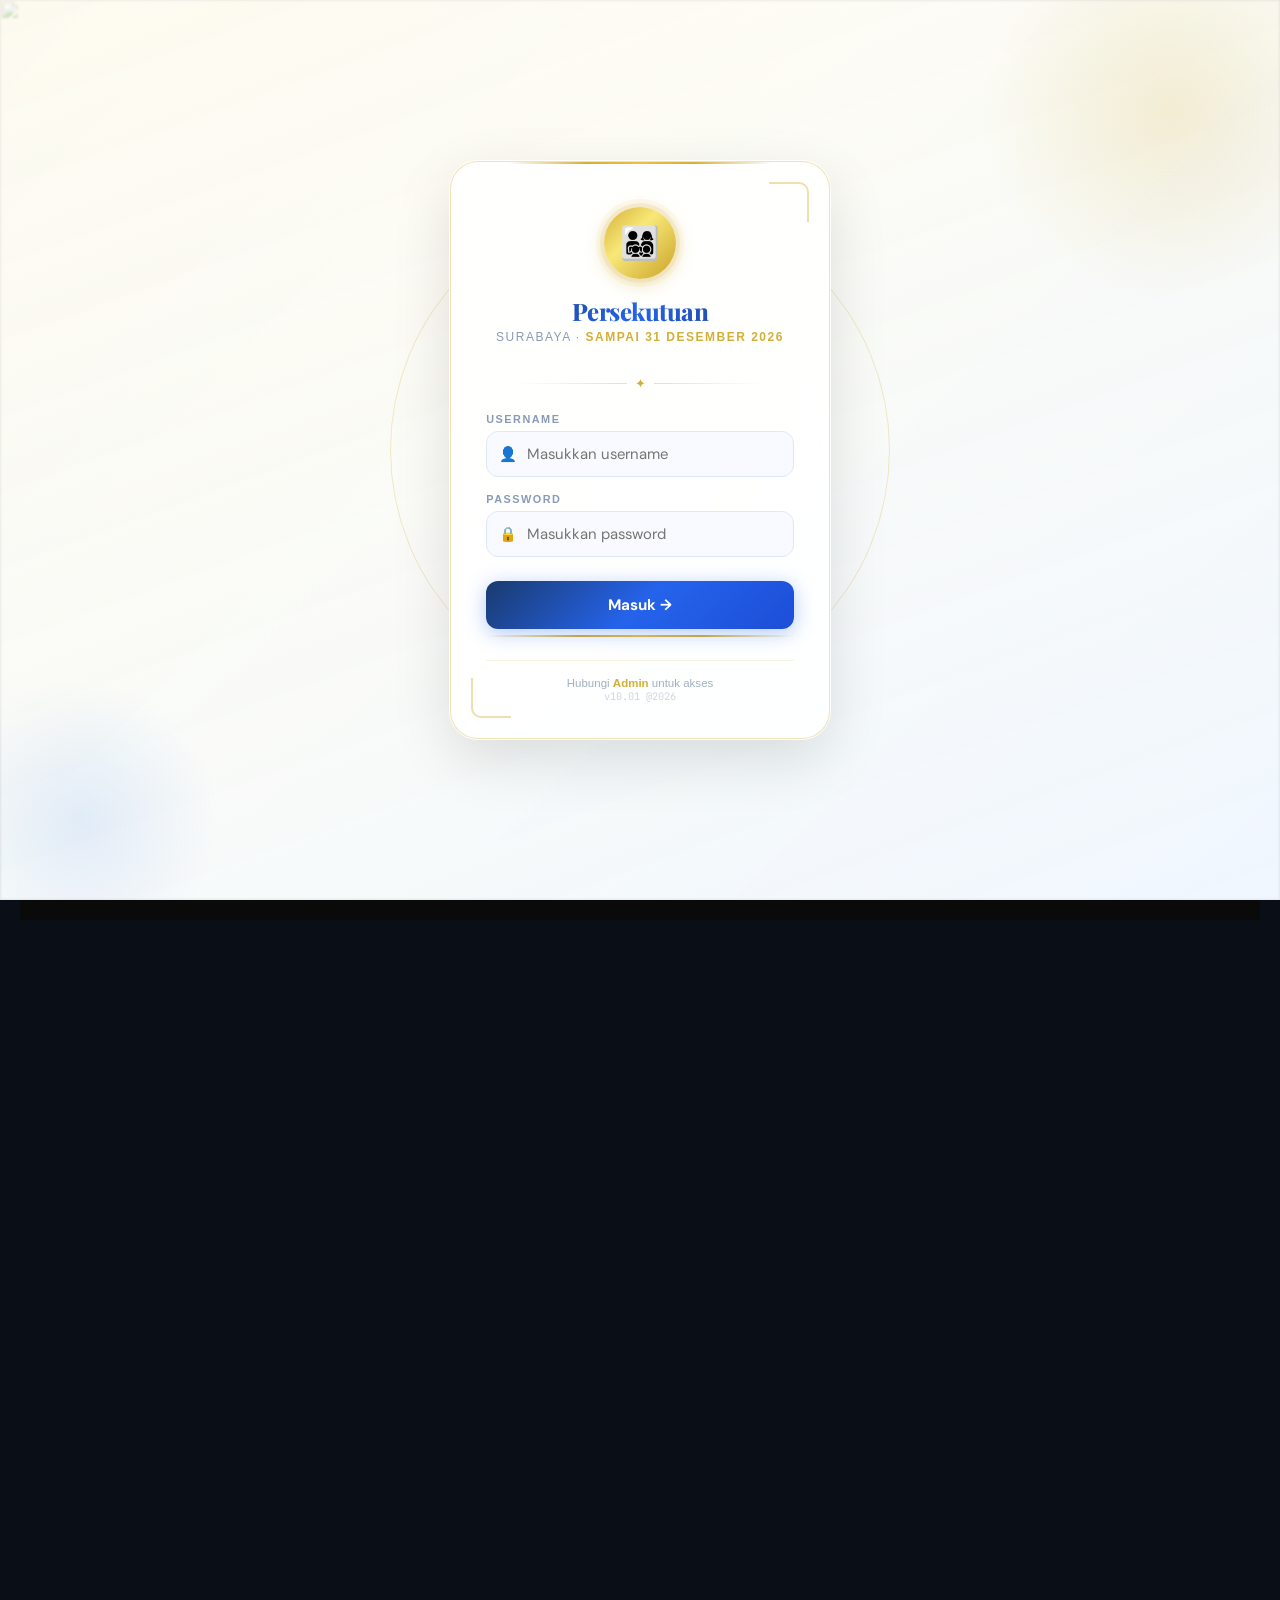
==== commit 5c925b6b: "fungsi absensi sidang sudah benar hanya layout A+ , A- yang salah" ====
--- a/backupstableindex.html
+++ b/backupstableindex.html
@@ -3,13 +3,14 @@
 <head>
 <meta charset="UTF-8">
 <meta name="viewport" content="width=device-width, initial-scale=1.0, maximum-scale=1.0, user-scalable=no">
-<title>Perbauran Gembala · Solo 1–2 Mei 2026</title>
+<title>Statistik Pemulihan 2026</title>
 <script src="https://cdnjs.cloudflare.com/ajax/libs/PapaParse/5.4.1/papaparse.min.js"></script>
 <link href="https://fonts.googleapis.com/css2?family=Playfair+Display:ital,wght@0,700;0,800;1,600&family=DM+Sans:wght@300;400;500;600;700&family=JetBrains+Mono:wght@400;600&display=swap" rel="stylesheet">
 <script src="https://cdnjs.cloudflare.com/ajax/libs/tone/14.8.49/Tone.js"></script>
 <style>
 /* ═══════════════════════════════════════════════════
    THEME SYSTEM
+   fungsi sudah benar untuk absensi sidang, hanya beda di tombol +,- , full screen  di menu renderabsensisidang
 ═══════════════════════════════════════════════════ */
 [data-theme="light-white"]{--bg:#f8f9fa;--surface:#ffffff;--surface2:#f0f2f5;--border:#dee2e6;--accent:#1a56db;--accent2:#0891b2;--accent3:#7c3aed;--green:#16a34a;--yellow:#ca8a04;--red:#dc2626;--text:#1e293b;--text2:#475569;--text3:#94a3b8;--glow:rgba(26,86,219,.1);--header-bg:#ffffff;--radius:13px;--fs-bg:#f8f9fa;--fs-text:#1e293b;}
 [data-theme="light-cream"]{--bg:#fdf8f0;--surface:#fffef9;--surface2:#f5ede0;--border:#e8d5b7;--accent:#92400e;--accent2:#0891b2;--accent3:#7c3aed;--green:#166534;--yellow:#92400e;--red:#dc2626;--text:#1c1008;--text2:#44301a;--text3:#a16207;--glow:rgba(146,64,14,.1);--header-bg:#fffef9;--radius:13px;--fs-bg:#fdf8f0;--fs-text:#1c1008;}
@@ -404,8 +405,8 @@
     <div class="login-corner-bl"></div>
     <div class="login-logo">
       <div class="login-emblem">👨‍👩‍👧‍👦</div>
-      <h2>Perbauran Gembala</h2>
-      <p class="sub">Solo · <span>1–2 Mei 2026</span></p>
+      <h2>Persekutuan</h2>
+      <p class="sub">Surabaya · <span>sampai 31 Desember 2026</span></p>
     </div>
     <div class="login-divider"><span class="login-divider-icon">✦</span></div>
     <div class="lf">
@@ -419,7 +420,7 @@
     <button class="login-btn" onclick="attemptLogin()">Masuk →</button>
     <div class="login-btn-gold"></div>
     <div class="login-error" id="login-error">❌ Username atau Password salah!</div>
-    <div class="login-footer">Hubungi <strong>Admin</strong> untuk akses<br><span style="font-size:.65rem;opacity:.5;font-family:'JetBrains Mono',monospace;">v12.3 @2026</span></div>
+    <div class="login-footer">Hubungi <strong>Admin</strong> untuk akses<br><span style="font-size:.65rem;opacity:.5;font-family:'JetBrains Mono',monospace;">v10.01 @2026</span></div>
   </div>
 </div>
 
@@ -549,23 +550,30 @@
   Quiz:"https://docs.google.com/spreadsheets/d/e/2PACX-1vSYk4ch8PCybjRiSn38uqAM_qjqk0IviibdUrdTfOX2NufYsDUcf3oypvh9theKKYrYFGsXxqzy7Lto/pub?output=csv",
   Pertanyaan:"https://docs.google.com/spreadsheets/d/e/2PACX-1vT1KDMg3W-802RPlBdiOETa_5MFRUgkonkRmriJsXubA_qma55Kpc0FfhVjldOggJQOYOonLDQXF09P/pub?output=csv",
   Link:"https://docs.google.com/spreadsheets/d/e/2PACX-1vRWV0B_KRz46O_d8CL4dNrRlSxL8gj3Zrut1HQPc-bFEDUlv-ZU6q176tLjr-3vkP6AjTxbnoQ5365s/pub?output=csv",
-  Alkitab:"https://docs.google.com/spreadsheets/d/e/2PACX-1vR1xjDc2jxwE4vRMZ5I9Otpdfghi_4CRudOCJ6_FGBdHVfu_cuRcIwPbnhRDVXw244tenfW1EN1qHuF/pub?output=csv"
+  Alkitab:"https://docs.google.com/spreadsheets/d/e/2PACX-1vR1xjDc2jxwE4vRMZ5I9Otpdfghi_4CRudOCJ6_FGBdHVfu_cuRcIwPbnhRDVXw244tenfW1EN1qHuF/pub?output=csv",
+  Absensi_KTM :"https://docs.google.com/spreadsheets/d/e/2PACX-1vRvMd7u7EoLBPMWvMjoHCuenc0sMRX-YvSZs6cr9_EX1aYF4tBV_7LCtPAxtGjxPXy5jmmFk9W7Cj1b/pub?output=csv", 
+  Absensi_sidang :"https://docs.google.com/spreadsheets/d/e/2PACX-1vT60wezdHOka1KA5bbmtX9vI6EbyoF6Bx02xO0Hl2FTDrKkEJh3CvCUaDDaewXq2RFTjqz0AlA41S8Q/pub?output=csv" 
 };
 
 const LOGIN_VIDEO_URL="";
 const LOGIN_IMAGE_URL="https://lh3.googleusercontent.com/d/1eJt3G62NYTNANOjmelXXflSm1Cuy4mQO";
 const APPS_SCRIPT_PERTANYAAN="https://script.google.com/macros/s/AKfycbwu44NIFHHcO80EcqhrUKka9msZAdoYyTBYpT6ggww9JfQ7vUHcj8_jSmxFYSIWZpO4Dw/exec";
 const APPS_SCRIPT_URL="https://script.google.com/macros/s/AKfycbz1AjcNw9mmNHL7VgzIUMAM-IaUDI1fIfbdTkyzyUl1zH-jFD7aAlKEVxpy1Eq3vCxQ/exec";
-// Apps Script untuk update jemaat (pisah atau sama)
-const APPS_SCRIPT_JEMAAT=APPS_SCRIPT_PERTANYAAN;
-
+const APPS_SCRIPT_JEMAAT="https://script.google.com/macros/s/AKfycbwHrBsYjYcZ_lwqqp8zvgTQwazzHDTlsNA1cvuuKSldsinW24uRDel0sHAM2dlJV7104g/exec";
+const APPS_SCRIPT_AWAL="https://script.google.com/macros/s/AKfycbwfLIz4bLSno7gjWJ0O2UwK0yzopebOlcERGHc2l984JSGvTuSwNKocw3ZFbGiiY670JQ/exec";
+const APPS_SCRIPT_ABSENSI_KTM = "https://script.google.com/macros/s/AKfycbxC9FdnwO14o4jIz5O6_6YVPBdfiWMMczrrXC9Sj9S83pBlzvywHXGd3b6GlZMipyO_0g/exec";
+const APPS_SCRIPT_ABSENSI_SIDANG = "https://script.google.com/macros/s/AKfycby3_Y4rarAU2xP4V1S64BCG5yDgjUfUTK-vAdp3tNvGizh6qA6ONd6X7J9TP97Y4t7P2A/exec";
+   
 const ADMIN_LEVELS=['Administrator','Penatua','Gembala Distrik'];
 
 // ══════════════════════════════════════════════════
 // STATE
 // ══════════════════════════════════════════════════
 let currentUser=null,db={},currentFontSize=13,currentTranspose=0;
+let ivNames = [];
 let ivImages=[],ivIndex=0,ivScale=1,ivPanX=0,ivPanY=0,ivPinching=false;
+let sidangQRImages=[];
+let sidangQRNames=[];   
 let quizAnswers={},quizSubmitted=false;
 let tonePlayerState={url:'',transpose:0};
 const CHROMATIC=['C','C#','D','D#','E','F','F#','G','G#','A','A#','B'];
@@ -641,17 +649,23 @@
 function isLevelGemDistr(){return getUserLevel().includes('Gembala Distrik');}
 // Kolom yang boleh diedit per level
 function getEditableJemaatCols(){
-  if(isLevelAdmin())return['no_EfataID','Nama Lengkap','Nama Panggilan','Usia','Gender','Tanggal Baptis','pelayanan','ibadah yang diikuti','KTM','KTM Tahir','Kamar Hotel','tipe Kamar','Rata-rata Hadir','keterangan'];
-  if(isLevelGemDistr())return['no_EfataID','Usia','Gender','pelayanan','ibadah yang diikuti','KTM','KTM Tahir','Kamar Hotel','tipe Kamar','Rata-rata Hadir','keterangan'];
-  if(isLevelPenatua())return['Usia','Gender','pelayanan','ibadah yang diikuti','KTM','KTM Tahir','Kamar Hotel','tipe Kamar','Rata-rata Hadir','keterangan'];
+  if(isLevelAdmin())return['no_EfataID','Nama Lengkap','Nama Panggilan','Usia','Gender','Tanggal Baptis','pelayanan','ibadah yang diikuti','KTM','KTM Tahir','Kamar Hotel','tipe Kamar','Rata-rata Hadir','Keterangan','KetKTM'];
+  if(isLevelGemDistr())return['no_EfataID','Usia','Gender','pelayanan','ibadah yang diikuti','KTM','KTM Tahir','Kamar Hotel','tipe Kamar','Rata-rata Hadir','Keterangan','KetKTM'];
   return[];
 }
+// if(isLevelPenatua())return['Usia','Gender','pelayanan','ibadah yang diikuti','KTM','KTM Tahir','Kamar Hotel','tipe Kamar','Rata-rata Hadir','Keterangan','KetKTM'];
+// Hanya Administrator dan Gembala Distrik yang boleh edit link_efata
+function canEditEfataLink(){return isLevelAdmin()||isLevelGemDistr();}
 function getVisibleJemaatCols(){
-  if(isAdminUser())return['no_EfataID','Nama Lengkap','Nama Panggilan','Usia','Gender','Tanggal Baptis','pelayanan','ibadah yang diikuti','KTM','KTM Tahir','Kamar Hotel','tipe Kamar','Rata-rata Hadir','keterangan'];
-  // user biasa: sembunyikan KTM, KTM Tahir, Kamar Hotel, Tipe Kamar, Usia
-  return['no_EfataID','Nama Lengkap','Nama Panggilan','Gender','Tanggal Baptis','pelayanan','ibadah yang diikuti','Rata-rata Hadir','keterangan'];
-}
-
+  if(isAdminUser())return['no_EfataID','Nama Lengkap','Nama Panggilan','Usia','Gender','Tanggal Baptis','pelayanan','ibadah yang diikuti','KTM','KTM Tahir','Kamar Hotel','tipe Kamar','Rata-rata Hadir','Keterangan','KetKTM'];
+  // user biasa: sembunyikan KTM, KTM Tahir, Kamar Hotel, Tipe Kamar, Usia, Keterangan
+  return['no_EfataID','Nama Lengkap','Nama Panggilan','Gender','Tanggal Baptis','pelayanan','ibadah yang diikuti','Rata-rata Hadir','Keterangan'];
+}
+// Fungsi baru — viewer dengan nama per slide
+function openImgViewerWithNames(images, names, startIndex, title) {
+  ivNames = names || [];
+  openImgViewer(images, startIndex, title || (ivNames[startIndex] || 'Foto'));
+}
 // ══════════════════════════════════════════════════
 // THEME
 // ══════════════════════════════════════════════════
@@ -688,19 +702,70 @@
 }
 function doLogout(){
   if(!confirm('Yakin ingin keluar?'))return;
-  logHistory('logout','keluar aplikasi');
-  currentUser=null;db={};
-  Papa.parse(URLS.Awal,{download:true,header:true,complete:r=>{db.Awal=r.data;}});
+  // Wrap dalam try-catch agar error state reset tidak hentikan proses logout
+  try{logHistory('logout','keluar aplikasi');}catch(e){}
+  currentUser=null;
+  try{
+    db={};
+    ptnyAllData=[];ptnyFilteredData=[];hpFilteredData=[];
+    lastFilteredJemaat=[];pertanyaanRatings={};
+    ptnyCurrentPage=1;hpCurrentPage=1;
+    jemaatFilterIbadah=[];jemaatFilterPelayanan=[];
+    if(typeof jemaatFilterKelas!=='undefined')jemaatFilterKelas=[];
+    if(typeof jemaatFilterGugus!=='undefined')jemaatFilterGugus=[];
+    jemaatFilterIbadahMode='OR';jemaatFilterPelayananMode='OR';
+    if(typeof jemaatFilterKelasMode!=='undefined')jemaatFilterKelasMode='OR';
+    if(typeof jemaatFilterGugusMode!=='undefined')jemaatFilterGugusMode='OR';
+    if(typeof jemaatFilterKTM!=='undefined')jemaatFilterKTM=[];
+    if(typeof jemaatFilterKTMTahir!=='undefined')jemaatFilterKTMTahir=[];
+    totalVisible=false;jemaatTotalActual=0;
+    dashLaporanOpen=false;
+    if(typeof absenKTMState!=='undefined')absenKTMState={
+      jenis:'KTM',bulan:'',tahun:'',tanggal:'',
+      masterList:[],absenMap:{},scanMode:false,
+      searchQuery:'',sudahLoad:false,viewMode:'grid',user2:'',user2EfataID:''
+    };
+    if(typeof absenSidangState!=='undefined')absenSidangState={
+      jenisSidang:'SPR Pagi',subGugus:'',tanggal:'',minggu:'',
+      masterList:[],tamuList:[],absenMap:{},tamuMap:{},
+      searchQuery:'',sudahLoad:false,viewMode:'grid',namaTabBaru:''
+    };
+    if(typeof laporanAbsenState!=='undefined')laporanAbsenState={
+      tglAwal:'',tglAkhir:'',data:null,_teksLaporan:''
+    };
+  }catch(e){console.warn('State reset error:',e);}
+  // Hentikan clock interval
+  try{if(window._dashClockInterval){clearInterval(window._dashClockInterval);window._dashClockInterval=null;}}catch(e){}
+  // Reset UI — ini HARUS selalu jalan
   document.getElementById('main-app').style.display='none';
   document.getElementById('login-screen').style.display='flex';
   document.getElementById('main-nav').innerHTML='';
-  document.getElementById('user').value='';document.getElementById('pass').value='';
+  document.getElementById('app-content').innerHTML='';
+  document.getElementById('header-title').textContent='Acara Solo 2026';
+  document.getElementById('header-sub').textContent='loading...';
+  document.getElementById('user').value='';
+  document.getElementById('pass').value='';
   document.getElementById('login-error').style.display='none';
-}
+  // Tutup semua overlay yang mungkin terbuka
+  try{
+    document.getElementById('itemModal').style.display='none';
+    document.getElementById('img-viewer').style.display='none';
+    document.getElementById('pdf-fullscreen').style.display='none';
+    document.getElementById('jemaat-popup-overlay').classList.remove('open');
+    document.getElementById('info-modal-overlay').classList.remove('open');
+    document.getElementById('pw-modal-overlay').classList.remove('open');
+    const fs=document.getElementById('fullscreen-lyric');if(fs)fs.remove();
+    const ptfs=document.getElementById('ptny-fullscreen');if(ptfs)ptfs.remove();
+  }catch(e){}
+  // Reload data Awal untuk login berikutnya
+  Papa.parse(URLS.Awal,{download:true,header:true,complete:r=>{db.Awal=r.data;}});
+}   
 function setupNavigation(){
   const nav=document.getElementById('main-nav');nav.innerHTML='';
   const menus=(currentUser?.tipe||'').split(',').map(s=>s.trim()).filter(Boolean);
-  const allMenus=['Dashboard',...menus.filter(m=>m!=='Dashboard')];
+  // Hilangkan menu Quiz dan Link
+  const filteredMenus=menus.filter(m=>m!=='Quiz'&&m!=='Link'); 
+  const allMenus=['Dashboard',...filteredMenus.filter(m=>m!=='Dashboard')];
   allMenus.forEach((menu,idx)=>{
     const btn=document.createElement('button');
     btn.textContent=menuLabel(menu);
@@ -710,7 +775,7 @@
   });
 }
 function menuLabel(n){
-  const icons={Dashboard:'📊',Kidung:'🎵',Alkitab:'📖',Acara:'📅',Kegiatan:'⚡',Jemaat:'👥',Link:'🔗',Quiz:'❓',Pertanyaan:'❔','Hasil Pertanyaan':'📋',Admin:'🔑'};
+  const icons={Dashboard:'📊',Kidung:'🎵',Alkitab:'📖',Acara:'📅',Kegiatan:'⚡',Jemaat:'👥',Link:'🔗',Quiz:'❓',Pertanyaan:'❔','Absensi KTM':'📋','Absensi Sidang':'📋','Laporan Absensi':'📈','Hasil Pertanyaan':'📋',Admin:'🔑'};
   return(icons[n.trim()]||'•')+' '+n.trim();
 }
 function loadModule(name,el){
@@ -739,6 +804,9 @@
   else if(n==='pertanyaan')renderPertanyaan();
   else if(n==='hasil pertanyaan')renderHasilPertanyaan();
   else if(n==='admin')renderAdmin();
+  else if(n==='absensi ktm') renderAbsensiKTM();   
+  else if(n==='absensi sidang') renderAbsensiSidang();   
+  else if(n==='laporan absensi') renderLaporanAbsensi();   
   else document.getElementById('app-content').innerHTML=`<div class="empty-state"><div class="icon">🔧</div><p>Modul "${name}" siap.</p></div>`;
 }
 
@@ -748,24 +816,33 @@
 function openInfoModal(){
   const u=currentUser||{};
   const level=u.level||u.tipe||'-';
-  // Ambil data tambahan dari spreadsheet Awal
   const noEfataID=u.no_Efataid||u.no_EfataID||u['no_Efataid']||u['No_EfataID']||'-';
   const akses=u.akses||u.tipe||level;
 
-   const menuDesc={
-    Dashboard:'Menampilkan semua Data Kaum Saleh secara ringkas.',
-    Kidung:'Menampilkan Kidung yang dinyanyikan, lengkap dengan lirik dan player.',
-    Alkitab:'Menampilkan referensi Alkitab yang digunakan.',
-    Acara:'Melihat jadwal acara yang disusun.',
-    Kegiatan:'Melihat kegiatan dan program yang ada.',
-    Jemaat:'Menampilkan data jemaat yang hadir.',
-    Link:'Kumpulan link dan sumber daya yang berguna.',
-    Quiz:'Kuis interaktif untuk peserta.',
-    Pertanyaan:'Menulis pertanyaan selama acara berlangsung.',
-    'Hasil Pertanyaan':'Melihat dan menjawab semua pertanyaan yang masuk.',
-    Admin:'Panel admin untuk melihat hasil dan log aktivitas.',
+  const menuDesc={
+    Dashboard:'📊 Menampilkan statistik jemaat, jadwal acara, dan ringkasan data.',
+    Kidung:'🎵 Menampilkan kidung dengan lirik, player musik, dan transpose akord.',
+    Alkitab:'📖 Menampilkan referensi Alkitab yang digunakan dalam acara.',
+    Acara:'📅 Melihat jadwal acara lengkap yang telah disusun.',
+    Kegiatan:'⚡ Melihat kegiatan dan program yang ada.',
+    Jemaat:'👥 Menampilkan data jemaat yang hadir dan profil lengkap.',
+    Pertanyaan:'❔ Menulis dan melihat pertanyaan selama acara berlangsung.',
+    'Hasil Pertanyaan':'📋 Melihat dan menjawab semua pertanyaan yang masuk.',
+    Admin:'🔑 Panel admin untuk melihat hasil dan log aktivitas.',
   };
-  
+
+  // Build menu yang diperbolehkan berdasarkan field tipe/akses user
+  const userMenus=(u.tipe||'').split(',').map(s=>s.trim()).filter(Boolean);
+  // Selalu tambahkan Dashboard di awal
+  const allowedMenus=['Dashboard',...userMenus.filter(m=>m!=='Dashboard'&&m!=='Quiz'&&m!=='Link')];
+  const menuListHtml=allowedMenus.map(m=>{
+    const desc=menuDesc[m.trim()]||('• '+m.trim());
+    return`<div style="display:flex;align-items:flex-start;gap:8px;padding:6px 0;border-bottom:1px solid var(--border);">
+      <span style="font-size:.85rem;flex-shrink:0;">${desc.split(' ')[0]}</span>
+      <div><div style="font-weight:700;font-size:.82rem;color:var(--text);">${m.trim()}</div><div style="font-size:.75rem;color:var(--text3);margin-top:1px;">${desc.split(' ').slice(1).join(' ')}</div></div>
+    </div>`;
+  }).join('');
+
   const aturan=`📋 ATURAN PENGGUNAAN:
 • Semua peserta bisa menulis pertanyaan dan jawaban.
 • Jawaban bisa disampaikan lewat suara, tidak harus tertulis.
@@ -786,7 +863,10 @@
       <div class="info-row"><span class="info-row-label">Password</span><span class="info-row-val">${escHtml(u.password||'-')}</span></div>
       <div class="info-row"><span class="info-row-label">Level</span><span class="info-row-val">${escHtml(level)}</span></div>
       <div class="info-row"><span class="info-row-label">No. EfataID</span><span class="info-row-val">${escHtml(noEfataID)}</span></div>
-      <div class="info-row"><span class="info-row-label">Akses</span><span class="info-row-val" style="font-size:.68rem;max-width:200px;text-align:right;word-break:break-all;">${escHtml(akses)}</span></div>
+    </div>
+    <div class="info-section">
+      <div class="info-section-title">📋 Menu Yang Diperbolehkan (${allowedMenus.length})</div>
+      ${menuListHtml||'<div style="font-size:.8rem;color:var(--text3);">Tidak ada menu aktif</div>'}
     </div>
     <div class="info-section">
       <div class="info-section-title">📘 Tentang Aplikasi</div>
@@ -798,6 +878,7 @@
 LEVEL: ${level}
 NO EFATAID: ${noEfataID}
 AKSES: ${akses}
+MENU: ${allowedMenus.join(', ')}
 
 ${aturan}</div>`;
   overlay.classList.add('open');
@@ -810,25 +891,44 @@
 // ══════════════════════════════════════════════════
 function openPwModal(){document.getElementById('pw-modal-overlay').classList.add('open');document.getElementById('pw-new').value='';document.getElementById('pw-confirm').value='';document.getElementById('pw-status').textContent='';}
 function closePwModal(){document.getElementById('pw-modal-overlay').classList.remove('open');}
+   
 async function submitGantiPassword(){
-  const pw1=document.getElementById('pw-new').value.trim();
-  const pw2=document.getElementById('pw-confirm').value.trim();
-  const statusEl=document.getElementById('pw-status');
+  const pw1 = document.getElementById('pw-new').value.trim();
+  const pw2 = document.getElementById('pw-confirm').value.trim();
+  const statusEl = document.getElementById('pw-status');
   if(!pw1||!pw2){statusEl.textContent='⚠️ Isi kedua kolom password';statusEl.style.color='var(--yellow)';return;}
   if(pw1!==pw2){statusEl.textContent='❌ Password tidak sama';statusEl.style.color='var(--red)';return;}
   if(pw1.length<3){statusEl.textContent='❌ Password minimal 3 karakter';statusEl.style.color='var(--red)';return;}
-  statusEl.textContent='⏳ Menyimpan...';statusEl.style.color='var(--text3)';
-  const formData=new URLSearchParams({action:'ganti_password',requester:currentUser?.username||'',username:currentUser?.username||'',new_password:pw1,level:currentUser?.level||currentUser?.tipe||''});
+  if(pw1===currentUser?.password){statusEl.textContent='⚠️ Sama dengan password lama';statusEl.style.color='var(--yellow)';return;}
+  statusEl.textContent='⏳ Saat Menyimpan, tunggu dulu...';statusEl.style.color='var(--text3)';
+
+  // Gunakan GET request dengan parameter — lebih reliable dari POST no-cors
+  const params = new URLSearchParams({
+    action: 'ganti_password',
+    requester : currentUser?.username || '', 
+    username: currentUser?.username || '',
+    new_password: pw1,
+    level: currentUser?.level || currentUser?.tipe || '',
+    No_EfataID : currentUser?.No_EfataID || '' 
+  });
+
   try{
-    await fetch(APPS_SCRIPT_PERTANYAAN,{method:'POST',mode:'no-cors',headers:{'Content-Type':'application/x-www-form-urlencoded'},body:formData.toString()});
-    if(currentUser)currentUser.password=pw1;
-    statusEl.textContent='✅ Password berhasil diganti!';statusEl.style.color='var(--green)';
-    toast('✅ Password berhasil diganti!');
-    setTimeout(()=>closePwModal(),2000);
-  }catch(e){statusEl.textContent='❌ Gagal. Coba lagi.';statusEl.style.color='var(--red)';}
-}
-
-
+    const resp = await fetch(APPS_SCRIPT_AWAL + '?' + params.toString());
+    const result = await resp.json();
+    if(result.status === 'ok'){
+      if(currentUser) currentUser.password = pw1;
+      if(db.Awal){ const found=db.Awal.find(r=>r.username===currentUser?.username); if(found) found.password=pw1; }
+      statusEl.textContent='✅ Password berhasil diganti di "Awal"!';statusEl.style.color='var(--green)';
+      toast('✅ Password berhasil diganti di "Awal"!');
+      setTimeout(()=>closePwModal(), 2000);
+    } else {
+      statusEl.textContent='❌ Gagal: '+(result.message||'error');statusEl.style.color='var(--red)';
+    }
+  }catch(e){
+    statusEl.textContent='❌ Gagal terhubung ke server';statusEl.style.color='var(--red)';
+    toast('❌ Gagal: '+e.message);
+  }
+}
 
 // ══════════════════════════════════════════════════
 // DASHBOARD
@@ -838,7 +938,6 @@
   const jemaat = db.Jemaat || [];
   const acara = db.Acara || [];
   const kidung = db.Kidung || [];
-  const alkitab = db.Alkitab || [];
 
   // Hitung statistik jemaat
   const total = jemaat.length;
@@ -938,7 +1037,7 @@
       <div class="dash-card"><span class="dash-card-icon">👥</span><div class="dash-card-val">${total || '—'}</div><div class="dash-card-label">Total Jemaat</div></div>
       <div class="dash-card"><span class="dash-card-icon">📅</span><div class="dash-card-val">${acara.length || '—'}</div><div class="dash-card-label">Sesi Acara</div></div>
       <div class="dash-card"><span class="dash-card-icon">🎵</span><div class="dash-card-val">${kidung.length || '—'}</div><div class="dash-card-label">Kidung</div></div>
-      <div class="dash-card"><span class="dash-card-icon">📖</span><div class="dash-card-val">${alkitab.length || '—'}</div><div class="dash-card-label">Alkitab</div></div>
+      <div class="dash-card"><span class="dash-card-icon">📖</span><div class="dash-card-val">Selamat Datang</div><div class="dash-card-label"></div></div>
     </div>`;
 
   if (total > 0) {
@@ -1065,28 +1164,20 @@
       </div>`;
     }
 
-    // Kelas Gembala (dimulai G)
-    if (Object.keys(kelasGMap).length > 0) {
-      html += `
-      <div class="dash-card" style="margin-top:10px;">
-        <div class="section-title" style="font-size:.85rem;margin-bottom:10px;">📊 Gembala Kelas (G-)</div>
-        <div class="bar-chart-wrap">${buildBarChart(kelasGMap)}</div>
-      </div>`;
-    }
-
-    // Kelas non-G
-    if (Object.keys(kelasNonGMap).length > 0) {
-      html += `
-      <div class="dash-card" style="margin-top:10px;">
-        <div class="section-title" style="font-size:.85rem;margin-bottom:10px;">📊 Kelas</div>
-        <div class="bar-chart-wrap">${buildBarChart(kelasNonGMap)}</div>
-      </div>`;
-    }
   }
 
   content.innerHTML = html;
 
-  // Clock update
+  // Tambahkan tombol toggle laporan setelah konten utama
+  const laporanToggleHtml = `
+    <div style="margin-top:14px;">
+      <button id="btn-toggle-laporan" onclick="toggleDashLaporan()" style="width:100%;padding:11px;background:var(--surface);border:1px solid var(--border);border-radius:10px;color:var(--text2);font-family:'DM Sans',sans-serif;font-size:.85rem;font-weight:600;cursor:pointer;display:flex;align-items:center;justify-content:center;gap:7px;">
+        📋 Tampilkan Laporan Pertanyaan Terbaru
+      </button>
+      <div id="dash-laporan-section" style="display:none;margin-top:10px;"></div>
+    </div>`;
+  const contentEl=document.getElementById('app-content');
+  contentEl.insertAdjacentHTML('beforeend',laporanToggleHtml);
   const updateDashClock = () => {
     const n = new Date();
     const pad = x => String(x).padStart(2,'0');
@@ -1105,7 +1196,101 @@
   if (!db.Jemaat) Papa.parse(URLS.Jemaat,{download:true,header:true,complete:r=>{db.Jemaat=r.data;renderDashboard();}});
   if (!db.Acara) Papa.parse(URLS.Acara,{download:true,header:true,complete:r=>{db.Acara=r.data;renderDashboard();}});
   if (!db.Kidung) Papa.parse(URLS.Kidung,{download:true,header:true,complete:r=>{db.Kidung=r.data;renderDashboard();}});
-  if (!db.Alkitab) Papa.parse(URLS.Alkitab,{download:true,header:true,complete:r=>{db.Alkitab=r.data;renderDashboard();}});
+  // if (!db.Alkitab) Papa.parse(URLS.Alkitab,{download:true,header:true,complete:r=>{db.Alkitab=r.data;renderDashboard();}});
+}
+
+// ══════════════════════════════════════════════════
+// LAPORAN TOGGLE DI DASHBOARD
+// ══════════════════════════════════════════════════
+// ── TOGGLE TOTAL VISIBILITY ───────────────────────────────────
+let totalVisible = false; // default: tersembunyi (*****)
+let jemaatTotalActual = 0;
+
+function toggleTotalVisibility(){
+  totalVisible = !totalVisible;
+  const el = document.getElementById('jemaat-total-num');
+  if(el) el.textContent = totalVisible ? jemaatTotalActual : '*****';
+}
+
+// ── CLEAR ALL JEMAAT FILTER ──────────────────────────────────
+function clearAllJemaatFilter(){
+  // Reset semua state filter
+  jemaatFilterIbadah = []; jemaatFilterPelayanan = [];
+  jemaatFilterKelas = []; jemaatFilterGugus = [];
+  jemaatFilterIbadahMode = 'OR'; jemaatFilterPelayananMode = 'OR';
+  jemaatFilterKelasMode = 'OR'; jemaatFilterGugusMode = 'OR';
+  jemaatFilterKTM = []; jemaatFilterKTMTahir = [];
+  
+  // Reset input fields
+  const s = document.getElementById('j-search'); if(s) s.value = '';
+  const g = document.getElementById('j-gender'); if(g) g.value = '';
+  const k = document.getElementById('j-kategori'); if(k) k.value = '';
+  const is = document.getElementById('j-ikut-solo'); if(is) is.value = '';
+  
+  // Reset checklist visuals
+  document.querySelectorAll('#ibadah-checklist .checklist-item').forEach(el=>el.classList.remove('checked'));
+  document.querySelectorAll('#pelayanan-checklist .checklist-item').forEach(el=>el.classList.remove('checked'));
+  document.querySelectorAll('#kelas-checklist .checklist-item').forEach(el=>el.classList.remove('checked'));
+  document.querySelectorAll('#gugus-checklist .checklist-item').forEach(el=>el.classList.remove('checked'));
+  document.querySelectorAll('#ktm-checklist .checklist-item').forEach(el=>el.classList.remove('checked'));
+  document.querySelectorAll('#ktmtahir-checklist .checklist-item').forEach(el=>el.classList.remove('checked'));
+  
+  // Reset AND/OR buttons
+  ['ibadah','pelayanan','kelas','gugus'].forEach(type=>{
+    const b = document.getElementById(type+'-andor');
+    if(b){b.textContent='OR';b.classList.remove('active');}
+  });
+  
+  filterJemaat();
+  toast('✅ Semua filter direset');
+}
+let dashLaporanOpen=false;
+function toggleDashLaporan(){
+  dashLaporanOpen=!dashLaporanOpen;
+  const section=document.getElementById('dash-laporan-section');
+  const btn=document.getElementById('btn-toggle-laporan');
+  if(!section||!btn)return;
+  if(dashLaporanOpen){
+    btn.textContent='▲ Sembunyikan Laporan';
+    btn.style.background='var(--surface2)';
+    section.style.display='block';
+    loadDashLaporan();
+  }else{
+    btn.innerHTML='📋 Tampilkan Laporan Pertanyaan Terbaru';
+    btn.style.background='var(--surface)';
+    section.style.display='none';
+  }
+}
+function loadDashLaporan(){
+  const section=document.getElementById('dash-laporan-section');if(!section)return;
+  section.innerHTML='<div class="loading-shimmer"></div>';
+  Papa.parse(URLS.Pertanyaan+'&t='+Date.now(),{download:true,header:true,
+    complete:r=>{
+      const all=r.data.filter(x=>(x.pertanyaan||'').trim());
+      const last10=all.slice(-10).reverse();
+      if(!last10.length){section.innerHTML='<div class="empty-state"><div class="icon">📭</div><p>Belum ada pertanyaan.</p></div>';return;}
+      const urgColor={Critical:'#ef4444',High:'#f59e0b',Medium:'#3b82f6',Low:'#10b981',Intermesso:'#8b5cf6'};
+      section.innerHTML=`<div class="section-header"><span class="section-title">📋 Laporan Pertanyaan Terbaru</span><span class="section-count">10 terakhir</span></div>`+
+        last10.map((item,i)=>{
+          const uc=urgColor[item.urgensi]||'var(--text3)';
+          const hasAnswer=(item.isi_jawaban||'').trim();
+          return`<div style="background:var(--surface);border:1px solid var(--border);border-radius:10px;padding:11px 13px;margin-bottom:8px;border-left:4px solid ${uc};">
+            <div style="display:flex;align-items:center;gap:6px;margin-bottom:5px;flex-wrap:wrap;">
+              <span class="ptny-urgensi ${item.urgensi||'Low'}">${item.urgensi||'?'}</span>
+              <span style="font-size:.72rem;font-weight:700;color:${uc};">${escHtml(item.topik||'-')}</span>
+              ${hasAnswer?`<span style="font-size:.65rem;background:rgba(16,185,129,.2);color:var(--green);padding:1px 7px;border-radius:8px;font-weight:700;">✓ Dijawab</span>`:`<span style="font-size:.65rem;background:rgba(245,158,11,.15);color:var(--yellow);padding:1px 7px;border-radius:8px;">⏳ Pending</span>`}
+            </div>
+            <div style="font-size:.85rem;color:var(--text);line-height:1.4;margin-bottom:4px;">${escHtml((item.pertanyaan||'').slice(0,120)+(item.pertanyaan?.length>120?'…':''))}</div>
+            <div style="display:flex;gap:8px;font-size:.68rem;color:var(--text3);font-family:'JetBrains Mono',monospace;">
+              <span>👤 ${escHtml(item.nama||'Anonim')}</span>
+              <span>🕐 ${escHtml(item.waktu||'-')}</span>
+            </div>
+            ${hasAnswer?`<div style="background:var(--surface2);border-radius:7px;padding:7px 9px;margin-top:7px;font-size:.78rem;color:var(--text2);">💬 ${escHtml((item.isi_jawaban||'').slice(0,100)+(item.isi_jawaban?.length>100?'…':''))}</div>`:''}
+          </div>`;
+        }).join('');
+    },
+    error:()=>{section.innerHTML='<div class="empty-state"><div class="icon">⚠️</div><p>Gagal memuat laporan.</p></div>';}
+  });
 }
 
 // ══════════════════════════════════════════════════
@@ -1113,6 +1298,39 @@
 // Tampil: 1 acara terakhir yg sudah lewat + acara yg sedang berlangsung (jika ada) + 3 acara mendatang
 // Total maks 5 baris. Jika tidak ada data waktu, tetap tampil pesan informatif.
 // ══════════════════════════════════════════════════
+function parseAcaraWaktu(wkt){
+  if(!wkt || !wkt.trim()) return null;
+  const s = wkt.trim();
+  
+  // Format 1: dd/mm/yyyy hh:mm:ss  → "06/05/2026 14:00:00"
+  const m1 = s.match(/^(\d{1,2})\/(\d{1,2})\/(\d{4})\s+(\d{1,2}):(\d{2})(?::(\d{2}))?/);
+  if(m1){
+    const [,dd,mm,yyyy,hh,min,sec] = m1;
+    const d = new Date(parseInt(yyyy), parseInt(mm)-1, parseInt(dd), parseInt(hh), parseInt(min), parseInt(sec||0));
+    if(!isNaN(d.getTime())) return d;
+  }
+  
+  // Format 2: yyyy-mm-dd hh:mm
+  const m2 = s.match(/^(\d{4})-(\d{2})-(\d{2})[\sT](\d{2}):(\d{2})/);
+  if(m2){
+    const d = new Date(s.replace(' ','T'));
+    if(!isNaN(d.getTime())) return d;
+  }
+  
+  // Format 3: hh:mm saja (tanpa tanggal) — asumsikan hari event 1-2 Mei 2026
+  const m3 = s.match(/^(\d{1,2}):(\d{2})(?::(\d{2}))?$/);
+  if(m3){
+    // Asumsikan tanggal 1 Mei 2026 (hari pertama event) pukul tersebut
+    const d = new Date(2026, 4, 1, parseInt(m3[1]), parseInt(m3[2]), parseInt(m3[3]||0));
+    if(!isNaN(d.getTime())) return d;
+  }
+  
+  // Fallback: coba parse langsung
+  const fd = new Date(s);
+  if(!isNaN(fd.getTime())) return fd;
+  
+  return null;
+}
 function buildDashAcaraSection(acara) {
   const now = new Date();
   const HARI = ['Min','Sen','Sel','Rab','Kam','Jum','Sab'];
@@ -1141,15 +1359,12 @@
   const current = withTime.filter(a => a._dt <= now && (now - a._dt) <= DURASI_DEFAULT_MS);
   const future = withTime.filter(a => a._dt > now);
 
-  // 1 acara terakhir yang sudah lewat
-  const lastPast = past.length ? [past[past.length - 1]] : [];
-  // Acara berlangsung (max 1)
-  const nowAcara = current.slice(-1);
-  // 3 acara mendatang
-  const nextThree = future.slice(0, 3);
-
-  const display = [...lastPast, ...nowAcara, ...nextThree];
-
+  // BARU — 3 sebelum + acara sekarang + 3 sesudah:
+  const last3Past = past.slice(-3);           // 3 acara terakhir yang sudah lewat
+  const nowAcara = current.slice(-1);         // acara berlangsung sekarang (maks 1)
+  const next3Future = future.slice(0, 3);     // 3 acara mendatang
+  const display = [...last3Past, ...nowAcara, ...next3Future];
+   
   const pad2 = x => String(x).padStart(2, '0');
 
   const buildRow = (a) => {
@@ -1234,8 +1449,43 @@
 // ══════════════════════════════════════════════════
 // IMAGE VIEWER
 // ══════════════════════════════════════════════════
-function openImgViewer(images,startIndex,title){ivImages=Array.isArray(images)?images:[images];ivIndex=Math.max(0,Math.min(ivImages.length-1,startIndex||0));ivScale=1;ivPanX=0;ivPanY=0;document.getElementById('iv-title').textContent=title||'Foto';const viewer=document.getElementById('img-viewer');viewer.style.display='flex';const dots=document.getElementById('iv-dots');dots.innerHTML=ivImages.map((_,i)=>`<div class="iv-dot${i===ivIndex?' active':''}" onclick="ivGoTo(${i})"></div>`).join('');ivRender();}
-function ivRender(){const img=document.getElementById('iv-main-img');const container=document.getElementById('iv-img-container');img.style.opacity=0;setTimeout(()=>{img.src=ivImages[ivIndex];img.style.opacity=1;},100);ivScale=1;ivPanX=0;ivPanY=0;applyIvTransform(container);document.getElementById('iv-counter').textContent=`${ivIndex+1}/${ivImages.length}`;document.getElementById('iv-zoom-label').textContent='100%';document.querySelectorAll('.iv-dot').forEach((d,i)=>d.classList.toggle('active',i===ivIndex));document.getElementById('iv-prev').style.display=ivImages.length>1&&ivIndex>0?'flex':'none';document.getElementById('iv-next').style.display=ivImages.length>1&&ivIndex<ivImages.length-1?'flex':'none';}
+function openImgViewer(images, startIndex, title) {
+  ivImages = Array.isArray(images) ? images : [images];
+  ivIndex  = Math.max(0, Math.min(ivImages.length - 1, startIndex || 0));
+  ivScale  = 1; ivPanX = 0; ivPanY = 0;
+  
+  // ✅ Reset nama jika tidak pakai openImgViewerWithNames
+  if (!ivNames || ivNames.length !== ivImages.length) ivNames = [];
+
+  document.getElementById('iv-title').textContent = title || 'Foto';
+  const viewer = document.getElementById('img-viewer');
+  viewer.style.display = 'flex';
+  const dots = document.getElementById('iv-dots');
+  dots.innerHTML = ivImages.map((_, i) =>
+    `<div class="iv-dot${i === ivIndex ? ' active' : ''}" onclick="ivGoTo(${i})"></div>`
+  ).join('');
+  ivRender();
+}
+function ivRender(){
+  const img       = document.getElementById('iv-main-img');
+  const container = document.getElementById('iv-img-container');
+  img.style.opacity = 0;
+  setTimeout(() => { img.src = ivImages[ivIndex]; img.style.opacity = 1; }, 100);
+  ivScale = 1; ivPanX = 0; ivPanY = 0;
+  applyIvTransform(container);
+
+  document.getElementById('iv-counter').textContent = `${ivIndex + 1}/${ivImages.length}`;
+  document.getElementById('iv-zoom-label').textContent = '100%';
+  document.querySelectorAll('.iv-dot').forEach((d, i) => d.classList.toggle('active', i === ivIndex));
+  document.getElementById('iv-prev').style.display = ivImages.length > 1 && ivIndex > 0 ? 'flex' : 'none';
+  document.getElementById('iv-next').style.display = ivImages.length > 1 && ivIndex < ivImages.length - 1 ? 'flex' : 'none';
+
+  // ✅ PERBAIKAN: Update judul sesuai nama yang aktif (untuk QRCode view)
+  const titleEl = document.getElementById('iv-title');
+  if (titleEl && ivNames.length > 0) {
+    titleEl.textContent = ivNames[ivIndex] || titleEl.textContent;
+  }
+}
 function applyIvTransform(c){if(!c)c=document.getElementById('iv-img-container');c.style.transform=`translate(${ivPanX}px,${ivPanY}px) scale(${ivScale})`;const zl=document.getElementById('iv-zoom-label');if(zl)zl.textContent=Math.round(ivScale*100)+'%';}
 function ivNav(dir){ivIndex=Math.max(0,Math.min(ivImages.length-1,ivIndex+dir));ivRender();}
 function ivGoTo(i){ivIndex=i;ivRender();}
@@ -1456,11 +1706,13 @@
 // ══════════════════════════════════════════════════
 let jemaatFilterKelas=[],jemaatFilterGugus=[];
 let jemaatFilterKelasMode='OR',jemaatFilterGugusMode='OR';
+let jemaatFilterKTM=[], jemaatFilterKTMTahir=[];
 
 function renderJemaat(){
   const content=document.getElementById('app-content');
   const data=db.Jemaat||[];
   jemaatFilterIbadah=[];jemaatFilterPelayanan=[];jemaatFilterKelas=[];jemaatFilterGugus=[];
+  jemaatFilterKTM=[];jemaatFilterKTMTahir=[];
   jemaatFilterIbadahMode='OR';jemaatFilterPelayananMode='OR';jemaatFilterKelasMode='OR';jemaatFilterGugusMode='OR';
 
   const canEdit=isAdminUser();
@@ -1471,11 +1723,15 @@
   const canViewAll=isAdminUser();
 
   content.innerHTML=`
-    <div class="dash-grid" style="margin-bottom:10px;">
-      <div class="dash-card"><span class="dash-card-icon">👥</span><div class="dash-card-val" id="jemaat-total-num">${data.length}</div><div class="dash-card-label">Total</div></div>
-      <div class="dash-card"><span class="dash-card-icon">👦</span><div class="dash-card-val" id="jemaat-pria-num">${data.filter(j=>j.Gender==='Pria').length}</div><div class="dash-card-label">Pria</div></div>
-      <div class="dash-card"><span class="dash-card-icon">👧</span><div class="dash-card-val" id="jemaat-wanita-num">${data.filter(j=>j.Gender==='Wanita').length}</div><div class="dash-card-label">Wanita</div></div>
-      <div class="dash-card"><span class="dash-card-icon">🔍</span><div class="dash-card-val" id="jemaat-filter-num">${data.length}</div><div class="dash-card-label">Filter</div></div>
+<div class="dash-grid" style="margin-bottom:10px;">
+      <div class="dash-card" style="cursor:pointer;" onclick="toggleTotalVisibility()">
+        <span class="dash-card-icon">👥</span>
+        <div class="dash-card-val" id="jemaat-total-num">*****</div>
+        <div class="dash-card-label">Total <span style="font-size:.6rem;color:var(--text3);">(tap)</span></div>
+      </div>
+      <div class="dash-card"><span class="dash-card-icon">👦</span><div class="dash-card-val" id="jemaat-pria-num">0</div><div class="dash-card-label">Pria</div></div>
+      <div class="dash-card"><span class="dash-card-icon">👧</span><div class="dash-card-val" id="jemaat-wanita-num">0</div><div class="dash-card-label">Wanita</div></div>
+      <div class="dash-card"><span class="dash-card-icon">🔍</span><div class="dash-card-val" id="jemaat-filter-num">0</div><div class="dash-card-label">Filter</div></div>
     </div>
     <div class="filter-group">
       <input type="text" id="j-search" class="k-input" oninput="filterJemaat()" placeholder="🔍 Cari nama...">
@@ -1483,12 +1739,30 @@
     </div>
     <div class="filter-group">
       <select id="j-kategori" class="k-input" onchange="filterJemaat()"><option value="">Semua Kategori</option><option>Tamu</option><option>Kaum Saleh</option><option>Remaja</option><option>Anak</option><option>Pemuda</option></select>
+    </div>
+${isAdminUser() ? `
+    <div class="filter-group">
       <select id="j-ikut-solo" class="k-input" onchange="filterJemaat()"><option value="">Ikut Solo (semua)</option><option value="y">Ikut: Ya</option><option value="n">Ikut: Tidak</option></select>
     </div>
     <div class="checklist-filter-wrap">
       <div class="checklist-filter-title">🏫 Kelas <button class="andor-toggle" id="kelas-andor" onclick="toggleAndOr('kelas')">OR</button></div>
       <div class="checklist-items" id="kelas-checklist">${KELAS_OPTIONS.map(v=>`<div class="checklist-item" onclick="toggleChecklist('kelas','${escHtml(v)}')" data-val="${escHtml(v)}">${escHtml(v.length>30?v.slice(0,30)+'…':v)}</div>`).join('')}</div>
     </div>
+    
+    <div class="checklist-filter-wrap">
+      <div class="checklist-filter-title">🏷 KTM</div>
+      <div class="checklist-items" id="ktm-checklist">
+        <div class="checklist-item" onclick="toggleChecklist('ktm','y')" data-val="y">✅ Ya</div>
+        <div class="checklist-item" onclick="toggleChecklist('ktm','n')" data-val="n">❌ Tidak</div>
+      </div>
+    </div>
+    <div class="checklist-filter-wrap">
+      <div class="checklist-filter-title">🏷 KTM Tahir</div>
+      <div class="checklist-items" id="ktmtahir-checklist">
+        <div class="checklist-item" onclick="toggleChecklist('ktmtahir','y')" data-val="y">✅ Ya</div>
+        <div class="checklist-item" onclick="toggleChecklist('ktmtahir','n')" data-val="n">❌ Tidak</div>
+      </div>
+    </div>    
     <div class="checklist-filter-wrap">
       <div class="checklist-filter-title">🏠 Gugus <button class="andor-toggle" id="gugus-andor" onclick="toggleAndOr('gugus')">OR</button></div>
       <div class="checklist-items" id="gugus-checklist">${GUGUS_OPTIONS.map(v=>`<div class="checklist-item" onclick="toggleChecklist('gugus','${v}')" data-val="${v}">${v}</div>`).join('')}</div>
@@ -1500,14 +1774,18 @@
     <div class="checklist-filter-wrap">
       <div class="checklist-filter-title">🤝 Pelayanan <button class="andor-toggle" id="pelayanan-andor" onclick="toggleAndOr('pelayanan')">OR</button></div>
       <div class="checklist-items" id="pelayanan-checklist">${PELAYANAN_OPTIONS.map(v=>`<div class="checklist-item" onclick="toggleChecklist('pelayanan','${v}')" data-val="${v}">${v}</div>`).join('')}</div>
-    </div>
-    <div style="display:flex;align-items:center;gap:8px;margin-bottom:10px;flex-wrap:wrap;">
+    </div>` : ''}
+      <div style="display:flex;align-items:center;gap:8px;margin-bottom:10px;flex-wrap:wrap;">
       <div class="view-toggle-group">
         <button class="view-toggle-btn active" id="vtbtn-grid" onclick="setJemaatView('grid')">⊞ Kotak</button>
         <button class="view-toggle-btn" id="vtbtn-detail" onclick="setJemaatView('detail')">🗂 Detail</button>
         <button class="view-toggle-btn" id="vtbtn-text" onclick="setJemaatView('text')">📝 Teks</button>
-      </div>
-      <button class="btn-action" onclick="copyJemaatFilter()" style="margin-left:auto;">📋 Copy</button>
+        <button class="view-toggle-btn" id="vtbtn-qrcode" onclick="setJemaatView('qrcode')">📷 QRCode</button>
+      </div>
+      <button class="btn-action" onclick="clearAllJemaatFilter()" title="Reset semua filter" style="background:var(--red);color:#fff;border-color:var(--red);">🗑 Reset Filter</button>
+      <button class="btn-action" onclick="copyJemaatFilter()">📋 Copy</button>
+    </div>
+    
     </div>
     <div id="jemaat-result-container"></div>`;
   filterJemaat();
@@ -1519,6 +1797,8 @@
   else if(type==='pelayanan'){update(jemaatFilterPelayanan,val);document.querySelectorAll('#pelayanan-checklist .checklist-item').forEach(el=>el.classList.toggle('checked',jemaatFilterPelayanan.includes(el.dataset.val)));}
   else if(type==='kelas'){update(jemaatFilterKelas,val);document.querySelectorAll('#kelas-checklist .checklist-item').forEach(el=>el.classList.toggle('checked',jemaatFilterKelas.includes(el.dataset.val)));}
   else if(type==='gugus'){update(jemaatFilterGugus,val);document.querySelectorAll('#gugus-checklist .checklist-item').forEach(el=>el.classList.toggle('checked',jemaatFilterGugus.includes(el.dataset.val)));}
+  else if(type==='ktm'){update(jemaatFilterKTM,val);document.querySelectorAll('#ktm-checklist .checklist-item').forEach(el=>el.classList.toggle('checked',jemaatFilterKTM.includes(el.dataset.val)));}
+  else if(type==='ktmtahir'){update(jemaatFilterKTMTahir,val);document.querySelectorAll('#ktmtahir-checklist .checklist-item').forEach(el=>el.classList.toggle('checked',jemaatFilterKTMTahir.includes(el.dataset.val)));}
   filterJemaat();
 }
 function toggleAndOr(type){
@@ -1529,7 +1809,7 @@
   else if(type==='gugus'){jemaatFilterGugusMode=flip(jemaatFilterGugusMode);const b=document.getElementById('gugus-andor');if(b){b.textContent=jemaatFilterGugusMode;b.classList.toggle('active',jemaatFilterGugusMode==='AND');}}
   filterJemaat();
 }
-function setJemaatView(mode){jemaatViewMode=mode;['grid','detail','text'].forEach(m=>{const b=document.getElementById('vtbtn-'+m);if(b)b.classList.toggle('active',m===mode);});filterJemaat();}
+function setJemaatView(mode){jemaatViewMode=mode;['grid','detail','text','qrcode'].forEach(m=>{const b=document.getElementById('vtbtn-'+m);if(b)b.classList.toggle('active',m===mode);});filterJemaat();}
 function multiMatch(fieldVal,filterArr,mode){
   if(!filterArr.length)return true;
   const parts=(fieldVal||'').split(/[,;/]/).map(x=>x.trim().toLowerCase()).filter(Boolean);
@@ -1576,10 +1856,24 @@
     if(!multiMatch(j['pelayanan'],jemaatFilterPelayanan,jemaatFilterPelayananMode))return false;
     if(!multiMatch(j['kelas']||j['Kelas'],jemaatFilterKelas,jemaatFilterKelasMode))return false;
     if(!multiMatch(j['Gugus']||j['gugus'],jemaatFilterGugus,jemaatFilterGugusMode))return false;
+    // Filter KTM & KTM Tahir — hanya aktif jika ada pilihan
+    if(jemaatFilterKTM.length){
+      const ktmVal=(j['KTM']||j['ktm']||'').toString().toLowerCase().trim();
+      // normalisasi: 'yes','y','1','ya' → 'y' | 'no','n','0','tidak' → 'n'
+      const ktmNorm=['y','ya','yes','1'].includes(ktmVal)?'y':['n','no','tidak','0'].includes(ktmVal)?'n':ktmVal;
+      if(!jemaatFilterKTM.includes(ktmNorm))return false;
+    }
+    if(jemaatFilterKTMTahir.length){
+      const ktmtVal=(j['KTM Tahir']||j['ktm tahir']||j['KTM_Tahir']||'').toString().toLowerCase().trim();
+      const ktmtNorm=['y','ya','yes','1'].includes(ktmtVal)?'y':['n','no','tidak','0'].includes(ktmtVal)?'n':ktmtVal;
+      if(!jemaatFilterKTMTahir.includes(ktmtNorm))return false;
+    }
     return true;
   });
   const count=lastFilteredJemaat.length;const pria=lastFilteredJemaat.filter(j=>j.Gender==='Pria').length;const wanita=lastFilteredJemaat.filter(j=>j.Gender==='Wanita').length;
-  const tn=document.getElementById('jemaat-total-num');if(tn)tn.textContent=db.Jemaat?.length||0;
+  jemaatTotalActual = db.Jemaat?.length || 0;
+  const tn=document.getElementById('jemaat-total-num');
+  if(tn) tn.textContent = totalVisible ? jemaatTotalActual : '*****';
   const fn=document.getElementById('jemaat-filter-num');if(fn)fn.textContent=count;
   const pn=document.getElementById('jemaat-pria-num');if(pn)pn.textContent=pria;
   const wn=document.getElementById('jemaat-wanita-num');if(wn)wn.textContent=wanita;
@@ -1588,6 +1882,7 @@
 function renderJemaatResult(data){
   const container=document.getElementById('jemaat-result-container');if(!container)return;
   if(!data.length){container.innerHTML=`<div class="empty-state"><div class="icon">👥</div><p>Tidak ada jemaat</p></div>`;return;}
+  if(jemaatViewMode==='qrcode'){renderJemaatQRCode(data,container);return;}
   if(jemaatViewMode==='grid'){
     container.innerHTML=`<div style="display:grid;grid-template-columns:repeat(auto-fill,minmax(140px,1fr));gap:10px;" id="jemaat-grid"></div>`;
     const grid=document.getElementById('jemaat-grid');
@@ -1603,7 +1898,8 @@
     data.forEach((j,idx)=>{
       const foto=fmtImg(j['Link Foto']||'')||`https://api.dicebear.com/7.x/avataaars/svg?seed=${j.Gender==='Pria'?'m':'f'}${idx}`;
       const div=document.createElement('div');div.style.cssText='display:flex;align-items:center;background:var(--surface);border:1px solid var(--border);border-radius:10px;padding:10px 12px;cursor:pointer;gap:12px;';
-      div.innerHTML=`<img src="${foto}" style="width:48px;height:48px;border-radius:50%;object-fit:cover;flex-shrink:0;" loading="lazy"><div style="flex:1;overflow:hidden;"><div style="font-weight:700;font-size:.88rem;">${escHtml(j['Nama Lengkap']||j['Nama Panggilan']||'-')}</div><div style="font-size:.72rem;color:var(--text3);margin-top:2px;white-space:nowrap;overflow:hidden;text-overflow:ellipsis;">${escHtml(j['Nama Panggilan']||'')} · ${j.Gender||''}</div><div style="font-size:.7rem;color:var(--text3);white-space:nowrap;overflow:hidden;text-overflow:ellipsis;">${escHtml(j['pelayanan']||'-')}</div></div><span style="color:var(--text3);font-size:.8rem;">›</span>`;
+      const usiaLabel = isAdminUser() && j['Usia'] ? ` · ${j['Usia']} th` : '';
+      div.innerHTML=`<img src="${foto}" style="width:48px;height:48px;border-radius:50%;object-fit:cover;flex-shrink:0;" loading="lazy"><div style="flex:1;overflow:hidden;"><div style="font-weight:700;font-size:.88rem;">${escHtml(j['Nama Lengkap']||j['Nama Panggilan']||'-')}</div><div style="font-size:.72rem;color:var(--text3);margin-top:2px;white-space:nowrap;overflow:hidden;text-overflow:ellipsis;">${escHtml(j['Nama Panggilan']||'')} · ${j.Gender||''}${usiaLabel}</div><div style="font-size:.7rem;color:var(--text3);white-space:nowrap;overflow:hidden;text-overflow:ellipsis;">${escHtml(j['pelayanan']||'-')}</div></div><span style="color:var(--text3);font-size:.8rem;">›</span>`;
       div.onclick=()=>openJemaatPopup(j,foto,idx);list.appendChild(div);
     });
   }else{
@@ -1615,27 +1911,40 @@
 function copyJemaatTextAll(){const el=document.getElementById('jemaat-text-all-copy');if(!el)return;navigator.clipboard.writeText(el.innerText).then(()=>toast('✅ Disalin!'));}
 function copyJemaatFilter(){const result='Filter Jemaat ('+lastFilteredJemaat.length+'):\n'+lastFilteredJemaat.map((j,i)=>`${i+1}. ${j['Nama Lengkap']||j['Nama Panggilan']||'-'}`).join('\n');navigator.clipboard.writeText(result).then(()=>toast('✅ Data filter disalin!'));}
 
+   // Tambahkan helper ini sebelum openJemaatPopup
+function getJemaatFieldVal(j, key) {
+  // Coba langsung
+  if (j[key] !== undefined && String(j[key]).trim() !== '') return j[key];
+  // Coba berbagai variasi nama kolom untuk No_EfataID
+  const efataVariants = ['no_EfataID','No_EfataID','no_efataid','No_Efataid','no_Efataid','No EfataID','no efataid','no_efata_id','EfataID','efataid'];
+  if (efataVariants.includes(key) || key.toLowerCase().replace(/[_\s]/g,'').includes('efataid')) {
+    for (const v of efataVariants) {
+      if (j[v] !== undefined && String(j[v]).trim() !== '') return j[v];
+    }
+  }
+  return j[key.toLowerCase()] || j[key] || '-';
+}
 function openJemaatPopup(j,foto,idx){
   if(!j)return;
   const gColor=j.Gender==='Pria'?'var(--accent)':'var(--accent3)';
   const fotoUrl=foto||fmtImg(j['Link Foto']||'')||`https://api.dicebear.com/7.x/avataaars/svg?seed=${idx}`;
   const editableCols=getEditableJemaatCols();
   const visibleCols=getVisibleJemaatCols();
-  const canEdit=editableCols.length>0;
+  const canEdit=editableCols.length>0 && !isLevelPenatua();
 
   // Map field label
-  const fieldLabels={'no_EfataID':'No EfataID','Nama Lengkap':'Nama Lengkap','Nama Panggilan':'Nama Panggilan','Usia':'Usia','Gender':'Gender','Tanggal Baptis':'Tanggal Baptis','pelayanan':'Pelayanan','ibadah yang diikuti':'Ibadah yang Diikuti','KTM':'KTM','KTM Tahir':'KTM Tahir','Kamar Hotel':'Kamar Hotel','tipe Kamar':'Tipe Kamar','Rata-rata Hadir':'Rata-rata Hadir','keterangan':'Keterangan'};
+  const fieldLabels={'no_EfataID':'No EfataID','Nama Lengkap':'Nama Lengkap','Nama Panggilan':'Nama Panggilan','Usia':'Usia','Gender':'Gender','Tanggal Baptis':'Tanggal Baptis','pelayanan':'Pelayanan','ibadah yang diikuti':'Ibadah yang Diikuti','KTM':'KTM','KTM Tahir':'KTM Tahir','Kamar Hotel':'Kamar Hotel','tipe Kamar':'Tipe Kamar','Rata-rata Hadir':'Rata-rata Hadir','keterangan':'Keterangan','KetKTM':'KetKTM'};
 
   // Build grid fields
   const fieldKeys=visibleCols;
   let gridHtml=fieldKeys.map(key=>{
     const label=fieldLabels[key]||key;
-    const val=j[key]||j[key.toLowerCase()]||'-';
+    const val = getJemaatFieldVal(j, key) || '-';
     const editable=editableCols.includes(key);
-    const isFullWidth=['Nama Lengkap','pelayanan','ibadah yang diikuti','keterangan','Kamar Hotel','KTM','KTM Tahir'].includes(key);
+    const isFullWidth=['Nama Lengkap','pelayanan','ibadah yang diikuti','Keterangan','Kamar Hotel','KTM','KTM Tahir','KetKTM'].includes(key);
     return`<div class="jp-field${isFullWidth?' full':''}">
       <div class="jp-field-label">${escHtml(label)}</div>
-      ${editable
+      ${(editable && !isLevelPenatua())
         ?`<input class="jp-edit-input" id="jp-edit-${escHtml(key)}" value="${escHtml(val==='-'?'':val)}" placeholder="${escHtml(label)}...">`
         :`<div class="jp-field-value" style="font-size:.78rem;white-space:normal;">${escHtml(String(val))}</div>`
       }
@@ -1654,39 +1963,2015 @@
     </div>
     <div class="jp-body">
       <div class="jp-grid">${gridHtml}</div>
-      ${canEdit?`<button class="jp-save-btn" onclick="saveJemaatEdit(${idx})">💾 Simpan Perubahan</button>`:''}
+      ${(()=>{const efata=j['link_efata']||j['Link_efata']||j['Link Efata']||j['link efata']||'';if(!efata)return '';const efataImgUrl=fmtImg(efata);return `<div style="background:var(--surface2);border:1px solid var(--border);border-radius:10px;padding:10px;margin-bottom:8px;"><div style="font-size:.68rem;font-weight:700;color:var(--text3);text-transform:uppercase;letter-spacing:.8px;margin-bottom:7px;">📸 Foto Efata</div><button class="btn-action accent" style="width:100%;padding:10px;" onclick="viewEfataPhoto('${escHtml(efataImgUrl)}','${escHtml(j['Nama Lengkap']||'Foto Efata')}')">🖼️ Lihat Foto Efata</button><div id="efata-photo-box-${idx}" style="display:none;margin-top:8px;text-align:center;"><img src="${efataImgUrl}" style="max-width:100%;border-radius:10px;border:1px solid var(--border);cursor:pointer;" onclick="openImgViewer(['${efataImgUrl}'],0,'${escHtml(j['Nama Lengkap']||'Foto Efata')}')" onerror="this.style.display='none';document.getElementById('efata-err-${idx}').style.display='block';"><div id="efata-err-${idx}" style="display:none;font-size:.78rem;color:var(--red);padding:8px;">⚠️ Gagal memuat gambar. Pastikan link Google Drive valid dan publik.</div></div></div>`;})()}
+      ${(canEditEfataLink())?`<div style="background:var(--surface2);border:1px solid var(--border);border-radius:10px;padding:10px;margin-bottom:8px;"><div style="font-size:.68rem;font-weight:700;color:var(--text3);text-transform:uppercase;letter-spacing:.8px;margin-bottom:6px;">🔗 Link Efata (Foto/QR)</div><input class="jp-edit-input" id="jp-edit-link_efata" value="${escHtml(j['link_efata']||j['Link_efata']||j['Link Efata']||j['link efata']||'')}" placeholder="Paste link Google Drive foto/QR..."><div style="font-size:.65rem;color:var(--text3);margin-top:4px;">Hanya Administrator &amp; Gembala Distrik</div></div>`:''}
+    ${(canEdit||canEditEfataLink())?`<button class="jp-save-btn" onclick="saveJemaatEdit(${idx})">💾 Simpan Perubahan</button>`:''}
       <div id="jp-copy-data-${idx}" style="display:none;">Nama: ${j['Nama Lengkap']||'-'}
 Panggilan: ${j['Nama Panggilan']||'-'}
-No EfataID: ${j['no_EfataID']||j['no_Efataid']||'-'}
+No EfataID: ${j['No_EfataID']||j['no_Efataid']||'-'}
 Gender: ${j.Gender||'-'}
 Baptis: ${j['Tanggal Baptis']||'-'}
 Pelayanan: ${j['pelayanan']||'-'}
 Ibadah: ${j['ibadah yang diikuti']||'-'}
-Keterangan: ${j['keterangan']||'-'}</div>
+Keterangan: ${j['Keterangan']||'-'}
+KetKTM: ${j['KetKTM']||'-'}
+</div>
       <button class="jp-copy-btn" style="margin-top:8px;" onclick="navigator.clipboard.writeText(document.getElementById('jp-copy-data-${idx}').innerText).then(()=>toast('✅ Info disalin!'))">📋 Copy Info</button>
     </div>`;
   document.getElementById('jemaat-popup-overlay').classList.add('open');
 }
 function closeJemaatPopup(){document.getElementById('jemaat-popup-overlay').classList.remove('open');}
 
+// ══════════════════════════════════════════════════
+// QRCODE VIEW — Tampilkan semua foto efata sekaligus
+// ══════════════════════════════════════════════════
+function renderJemaatQRCode(data, container) {
+  const withPhoto = data.map((j, i) => ({
+    j, i,
+    url: fmtImg(j['link_efata'] || j['Link_efata'] || j['Link Efata'] || j['link efata'] || '')
+  })).filter(x => x.url);
+
+  if (!withPhoto.length) {
+    container.innerHTML = `<div class="empty-state"><div class="icon">📷</div><p>Belum ada foto Efata</p></div>`;
+    return;
+  }
+
+  const allUrls  = withPhoto.map(x => x.url);
+  const allNames = withPhoto.map(x => x.j['Nama Lengkap'] || x.j['Nama Panggilan'] || '-');
+
+  container.innerHTML = `
+    <div style="padding:8px 4px;">
+      <div style="font-size:.72rem;color:var(--text3);margin-bottom:10px;text-align:center;">
+        ${withPhoto.length} foto dari ${data.length} jemaat · Tap gambar untuk fullscreen
+      </div>
+      <div style="display:grid;grid-template-columns:repeat(auto-fill,minmax(140px,1fr));gap:10px;" id="qrcode-grid"></div>
+    </div>`;
+
+  const grid = document.getElementById('qrcode-grid');
+
+  withPhoto.forEach((x, vi) => {
+    const card = document.createElement('div');
+    card.style.cssText = 'background:var(--surface);border:1px solid var(--border);border-radius:10px;overflow:hidden;cursor:pointer;transition:transform .15s,box-shadow .15s;';
+    card.onmouseover = () => { card.style.transform = 'scale(1.03)'; card.style.boxShadow = '0 4px 16px rgba(0,0,0,.3)'; };
+    card.onmouseout  = () => { card.style.transform = ''; card.style.boxShadow = ''; };
+
+    // ✅ PERBAIKAN: buka viewer dengan semua nama, dan gunakan callback onNav
+    card.onclick = () => openImgViewerWithNames(allUrls, allNames, vi);
+
+    card.innerHTML = `
+      <div style="position:relative;width:100%;padding-top:100%;background:var(--surface2);">
+        <img src="${x.url}" alt="${escHtml(x.j['Nama Lengkap'] || '-')}"
+          style="position:absolute;top:0;left:0;width:100%;height:100%;object-fit:contain;padding:6px;"
+          onerror="this.parentElement.innerHTML='<div style=\'position:absolute;top:0;left:0;width:100%;height:100%;display:flex;align-items:center;justify-content:center;font-size:1.8rem;\'>❌</div>'">
+      </div>
+      <div style="padding:6px 8px;font-size:.68px;font-weight:600;color:var(--text2);white-space:nowrap;overflow:hidden;text-overflow:ellipsis;border-top:1px solid var(--border);">
+        ${escHtml(x.j['Nama Lengkap'] || x.j['Nama Panggilan'] || '-')}
+      </div>`;
+    grid.appendChild(card);
+  });
+}
+
+function viewEfataPhoto(imgUrl, namaJemaat){
+  // Cari kotak foto di popup yang sedang terbuka
+  const boxes=document.querySelectorAll('[id^="efata-photo-box-"]');
+  boxes.forEach(box=>{
+    if(box.style.display==='none'){
+      box.style.display='block';
+      // Ganti teks tombol
+      const btn=box.previousElementSibling;
+      if(btn&&btn.tagName==='BUTTON'){btn.textContent='🖼️ Sembunyikan Foto Efata';btn.onclick=function(){box.style.display='none';btn.textContent='🖼️ Lihat Foto Efata';btn.onclick=function(){viewEfataPhoto(imgUrl,namaJemaat);};};}
+    }
+  });
+}
+
+
 async function saveJemaatEdit(idx){
-  const j=lastFilteredJemaat[idx];if(!j)return;
-  const editableCols=getEditableJemaatCols();
-  const updates={};
+  const j = lastFilteredJemaat[idx]; if(!j) return;
+  const editableCols = getEditableJemaatCols();
+  const updates = {};
   editableCols.forEach(key=>{
-    const input=document.getElementById('jp-edit-'+key);
-    if(input)updates[key]=input.value.trim();
+    const input = document.getElementById('jp-edit-'+key);
+    if(input) updates[key] = input.value.trim();
   });
-  // Update lokal
-  Object.assign(j,updates);
+  const efataInput = document.getElementById('jp-edit-link_efata');
+  if(efataInput && canEditEfataLink()) updates['link_efata'] = efataInput.value.trim();
+  
+  Object.assign(j, updates);
   toast('⏳ Menyimpan...');
-  // Kirim ke server
-  const payload={action:'update_jemaat',username:currentUser?.username||'',level:currentUser?.level||currentUser?.tipe||'',efataid:j['no_EfataID']||j['no_Efataid']||'',updates:JSON.stringify(updates)};
-  const formData=new URLSearchParams();Object.entries(payload).forEach(([k,v])=>formData.append(k,v));
-  try{await fetch(APPS_SCRIPT_JEMAAT,{method:'POST',mode:'no-cors',headers:{'Content-Type':'application/x-www-form-urlencoded'},body:formData.toString()});toast('✅ Data berhasil disimpan!');}catch(e){toast('✅ Tersimpan lokal (offline mode)');}
-  closeJemaatPopup();filterJemaat();
-}
-
+  
+  // FIX: ambil no_EfataID dengan semua variasi kolom
+  const efataid = j['no_EfataID'] || j['No_EfataID'] || j['no_Efataid'] || j['no_efataid'] || j['No_Efataid'] || j['no_efataID'] || j['EfataID'] || j['efataid'] || '';
+  const levelUser = currentUser?.level || currentUser?.tipe || '';
+  
+  // FIX: gunakan URLSearchParams yang benar
+  const formData = new URLSearchParams();
+  formData.append('action', 'update_jemaat');
+  formData.append('username', currentUser?.username || '');
+  formData.append('level', levelUser);
+  formData.append('efataid', efataid);
+  formData.append('updates', JSON.stringify(updates));
+  
+  // FIX: juga kirim row_index sebagai fallback
+  const globalIdx = (db.Jemaat || []).indexOf(j);
+  if(globalIdx >= 0) formData.append('row_index', globalIdx);
+  
+  try{
+    await fetch(APPS_SCRIPT_JEMAAT, {
+      method: 'POST',
+      mode: 'no-cors',
+      headers: {'Content-Type': 'application/x-www-form-urlencoded'},
+      body: formData.toString()
+    });
+    toast('✅ Data berhasil disimpan!');
+  }catch(e){
+    toast('✅ Tersimpan lokal (offline mode)');
+  }
+  closeJemaatPopup(); filterJemaat();
+}
+// ══════════════════════════════════════════════════════════════
+// MODUL ABSENSI KTM & KTM TAHIR
+// Tambahkan kode ini di dalam <script> di index.html
+// ══════════════════════════════════════════════════════════════
+// ══════════════════════════════════════════════════════════════════════
+// ABSENSI KTM & KTM TAHIR  — v2
+// Ganti SELURUH blok "MODUL ABSENSI KTM & KTM TAHIR" di index.html
+// dengan kode ini (dari // ── STATE ABSENSI KTM ── sampai akhir blok)
+// ══════════════════════════════════════════════════════════════════════
+
+// ── STATE ──────────────────────────────────────────────────────────────
+let absenKTMState = {
+  jenis       : 'KTM',
+  bulan       : '',
+  tahun       : '',
+  tanggal     : '',
+  masterList  : [],   // [{no_efataid, nama, nama_panggilan, gender}]
+  absenMap    : {},   // key: (no_efataid||nama) → {hadir, dicatat_oleh, waktu_catat, user2}
+  scanMode    : false,
+  searchQuery : '',
+  sudahLoad   : false,
+  viewMode    : 'grid',  // 'grid' | 'text'
+  // KTM Tahir — wajib 2 user
+  user2       : '',   // username user ke-2
+  user2EfataID: '',
+};
+
+const BULAN_NAMA = ['Januari','Februari','Maret','April','Mei','Juni',
+                    'Juli','Agustus','September','Oktober','November','Desember'];
+
+// ── LEVEL ──────────────────────────────────────────────────────────────
+
+function getLevelCode(){
+  // Coba field 'level' dulu
+  const lvl=(currentUser?.level||'').trim();
+  if(lvl)return lvl;
+  // Fallback ke field 'tipe' — mungkin berisi multi-value seperti "Dashboard,Jemaat,Administrator"
+  const tipe=(currentUser?.tipe||'').trim();
+  // Cek apakah tipe mengandung salah satu level yang dikenal
+  const knownLevels=['Administrator','Penatua','Gembala Distrik','Gembala','Pra Gembala'];
+  const found=knownLevels.find(l=>tipe.split(',').map(s=>s.trim()).includes(l));
+  return found||tipe;
+}
+
+function bolehAbsenKTM(){
+  const l=getLevelCode();
+  const u=(currentUser?.username||'').toLowerCase();
+  if(u==='admin')return true;
+  // Cek level langsung
+  if(['Penatua','Gembala Distrik','Administrator'].includes(l))return true;
+  // Cek juga di field tipe (kalau level tidak terpisah)
+  const tipe=(currentUser?.tipe||'');
+  return ['Penatua','Gembala Distrik','Administrator'].some(lv=>tipe.includes(lv));
+}
+
+function bolehAbsenSidang(){
+  const l=getLevelCode();
+  const u=(currentUser?.username||'').toLowerCase();
+  if(u==='admin')return true;
+  if(['Administrator','Penatua','Gembala Distrik','Gembala','Pra Gembala'].includes(l))return true;
+  const tipe=(currentUser?.tipe||'');
+  return ['Administrator','Penatua','Gembala Distrik','Gembala','Pra Gembala'].some(lv=>tipe.includes(lv));
+}   
+// ── RENDER UTAMA ───────────────────────────────────────────────────────
+function renderAbsensiKTM() {
+  const content = document.getElementById('app-content');
+  if (!bolehAbsenKTM()) {
+    content.innerHTML = `<div class="empty-state"><div class="icon">🔒</div>
+      <p>Akses ditolak. Hanya Penatua / Gembala Distrik / Administrator.</p></div>`;
+    return;
+  }
+
+  const now    = new Date();
+  const pad    = x => String(x).padStart(2,'0');
+  const bln    = pad(now.getMonth()+1);
+  const thn    = String(now.getFullYear());
+  const tglNow = `${pad(now.getDate())}/${bln}/${thn}`;
+
+  if (!absenKTMState.bulan)   absenKTMState.bulan   = bln;
+  if (!absenKTMState.tahun)   absenKTMState.tahun   = thn;
+  if (!absenKTMState.tanggal) absenKTMState.tanggal = tglNow;
+
+  const bulanOptions = BULAN_NAMA.map((b,i) => {
+    const val = pad(i+1);
+    return `<option value="${val}" ${val===absenKTMState.bulan?'selected':''}>${b}</option>`;
+  }).join('');
+  const tahunOptions = [thn, String(now.getFullYear()-1), String(now.getFullYear()+1)]
+    .map(t => `<option value="${t}" ${t===absenKTMState.tahun?'selected':''}>${t}</option>`).join('');
+
+  // Panel user-2 hanya untuk KTM Tahir
+  const user2Panel = absenKTMState.jenis === 'KTM_Tahir' ? `
+    <div style="background:rgba(245,158,11,.08);border:1px solid rgba(245,158,11,.3);border-radius:9px;padding:10px;margin-bottom:10px;">
+      <div style="font-size:.72rem;font-weight:700;color:var(--yellow);margin-bottom:6px;">⚠️ KTM TAHIR — Wajib 2 User</div>
+      <div style="font-size:.68rem;color:var(--text3);margin-bottom:6px;">
+        User 1: <strong style="color:var(--text);">${escHtml(currentUser?.username||'-')}</strong>
+      </div>
+      <div style="font-size:.68rem;color:var(--text3);margin-bottom:4px;font-weight:600;">USERNAME USER KE-2:</div>
+      <input type="text" id="ktm-user2" class="k-input" value="${escHtml(absenKTMState.user2)}"
+        placeholder="Username user ke-2..."
+        onchange="absenKTMState.user2=this.value.trim()"
+        style="width:100%;margin-bottom:4px;">
+      <div style="font-size:.65rem;color:var(--text3);">Absensi baru sah jika kedua user sudah diisi.</div>
+    </div>` : '';
+
+  content.innerHTML = `
+    <div style="background:var(--surface);border:1px solid var(--border);border-radius:var(--radius);padding:14px;margin-bottom:10px;">
+      <!-- Pilih Jenis -->
+      <div style="display:flex;gap:6px;margin-bottom:12px;">
+        <button onclick="setAbsenKTMJenis('KTM')"
+          class="btn-action${absenKTMState.jenis==='KTM'?' accent':''}"
+          style="flex:1;padding:10px;font-weight:700;">📋 KTM</button>
+        <button onclick="setAbsenKTMJenis('KTM_Tahir')"
+          class="btn-action${absenKTMState.jenis==='KTM_Tahir'?' accent':''}"
+          style="flex:1;padding:10px;font-weight:700;">📋 KTM Tahir</button>
+      </div>
+
+      ${user2Panel}
+
+      <!-- Bulan & Tahun -->
+      <div style="display:grid;grid-template-columns:1fr 1fr;gap:8px;margin-bottom:10px;">
+        <div>
+          <div style="font-size:.68rem;color:var(--text3);margin-bottom:4px;font-weight:600;">BULAN</div>
+          <select id="absen-bulan" class="k-input" onchange="absenKTMState.bulan=this.value">${bulanOptions}</select>
+        </div>
+        <div>
+          <div style="font-size:.68rem;color:var(--text3);margin-bottom:4px;font-weight:600;">TAHUN</div>
+          <select id="absen-tahun" class="k-input" onchange="absenKTMState.tahun=this.value">${tahunOptions}</select>
+        </div>
+      </div>
+
+      <!-- Tanggal -->
+      <div style="margin-bottom:10px;">
+        <div style="font-size:.68rem;color:var(--text3);margin-bottom:4px;font-weight:600;">TANGGAL ABSEN</div>
+        <input type="date" id="absen-tanggal" class="k-input"
+          value="${formatDateForInput(absenKTMState.tanggal)}"
+          onchange="absenKTMState.tanggal=formatDateFromInput(this.value)"
+          style="width:100%;">
+      </div>
+
+      <button onclick="loadAbsensiKTM()" class="btn-action accent" style="width:100%;padding:11px;font-weight:700;">
+        🔄 Muat Daftar Absensi
+      </button>
+    </div>
+
+    <!-- Scan QR -->
+    <div id="absen-scan-area" style="display:none;background:var(--surface);border:1px solid var(--accent);border-radius:var(--radius);padding:14px;margin-bottom:10px;">
+      <div style="font-weight:700;margin-bottom:8px;">📷 Mode Scan QR</div>
+      <input type="text" id="absen-scan-input" class="k-input"
+        placeholder="Scan QR atau ketik No EfataID lalu Enter..."
+        onkeydown="if(event.key==='Enter')prosesKTMQRScan(this.value)"
+        style="width:100%;margin-bottom:8px;" autofocus>
+      <div id="absen-scan-result" style="font-size:.82rem;color:var(--green);min-height:24px;"></div>
+      <button onclick="toggleKTMScanMode(false)" class="btn-action red" style="width:100%;margin-top:8px;">✕ Tutup Scan</button>
+    </div>
+
+    <!-- Summary -->
+    <div id="absen-summary" style="display:none;margin-bottom:10px;"></div>
+
+    <!-- Toolbar -->
+    <div id="absen-toolbar" style="display:none;margin-bottom:10px;">
+      <div style="display:flex;gap:6px;flex-wrap:wrap;margin-bottom:8px;">
+        <button onclick="toggleKTMScanMode(true)" class="btn-action accent" style="font-size:.78rem;">📷 Scan QR</button>
+        <button onclick="absenSemuaHadirKTM()" class="btn-action green" style="font-size:.78rem;">✅ Semua Hadir</button>
+        <button onclick="absenSemuaTidakKTM()" class="btn-action red" style="font-size:.78rem;">❌ Reset</button>
+        <button onclick="simpanSemuaAbsenKTM()" class="btn-action"
+          style="font-size:.78rem;background:var(--yellow);color:#000;border-color:var(--yellow);font-weight:700;">
+          💾 Simpan Semua
+        </button>
+      </div>
+      <!-- View toggle -->
+      <div style="display:flex;gap:5px;margin-bottom:8px;">
+        <button onclick="setKTMView('grid')" id="ktm-vbtn-grid"
+          class="view-toggle-btn${absenKTMState.viewMode==='grid'?' active':''}">⊞ Kotak</button>
+        <button onclick="setKTMView('text')" id="ktm-vbtn-text"
+          class="view-toggle-btn${absenKTMState.viewMode==='text'?' active':''}">📝 Teks</button>
+      </div>
+      <input type="text" id="absen-search" class="k-input"
+        placeholder="🔍 Cari nama..."
+        oninput="absenKTMState.searchQuery=this.value;renderAbsenKTMList()"
+        style="width:100%;">
+    </div>
+
+    <!-- List / Text -->
+    <div id="absen-list-wrap">
+      <div class="empty-state"><div class="icon">📋</div><p>Pilih bulan, tahun, tanggal lalu klik Muat.</p></div>
+    </div>
+
+    <!-- Log -->
+    <div id="absen-log-wrap" style="margin-top:12px;"></div>
+  `;
+}
+
+function setAbsenKTMJenis(jenis) {
+  absenKTMState.jenis     = jenis;
+  absenKTMState.sudahLoad = false;
+  absenKTMState.absenMap  = {};
+  renderAbsensiKTM();
+}
+
+function setKTMView(mode) {
+  absenKTMState.viewMode = mode;
+  document.getElementById('ktm-vbtn-grid')?.classList.toggle('active', mode==='grid');
+  document.getElementById('ktm-vbtn-text')?.classList.toggle('active', mode==='text');
+  renderAbsenKTMList();
+}
+
+// ── FORMAT TANGGAL ─────────────────────────────────────────────────────
+
+// Frontend → input[type=date] butuh yyyy-mm-dd
+function formatDateForInput(tgl) {
+  if (!tgl) return new Date().toISOString().split('T')[0];
+  const s = String(tgl).trim();
+  // Sudah format yyyy-mm-dd
+  if (/^\d{4}-\d{2}-\d{2}$/.test(s)) return s;
+  // Format dd/mm/yyyy → yyyy-mm-dd
+  const p = s.split('/');
+  if (p.length === 3 && p[2].length === 4) return `${p[2]}-${p[1].padStart(2,'0')}-${p[0].padStart(2,'0')}`;
+  return s;
+}
+
+// input[type=date] (yyyy-mm-dd) → simpan sebagai dd/mm/yyyy
+function formatDateFromInput(val) {
+  if (!val) return '';
+  const s = String(val).trim();
+  // Format yyyy-mm-dd → dd/mm/yyyy
+  if (/^\d{4}-\d{2}-\d{2}$/.test(s)) {
+    const [y, m, d] = s.split('-');
+    return `${d}/${m}/${y}`;
+  }
+  // Sudah dd/mm/yyyy
+  if (/^\d{2}\/\d{2}\/\d{4}$/.test(s)) return s;
+  return s;
+}   
+function formatTglDisplay(tgl) {
+  if (!tgl) return '-';
+  const p = tgl.split('/');
+  if (p.length===3) return `${p[0]} ${BULAN_NAMA[parseInt(p[1])-1]||p[1]} ${p[2]}`;
+  return tgl;
+}
+
+// ── LOAD DATA KTM ──────────────────────────────────────────────────────
+async function loadAbsensiKTM(){
+  absenKTMState.bulan   = document.getElementById('absen-bulan')?.value || absenKTMState.bulan;
+  absenKTMState.tahun   = document.getElementById('absen-tahun')?.value || absenKTMState.tahun;
+  absenKTMState.user2   = document.getElementById('ktm-user2')?.value?.trim() || absenKTMState.user2;
+  const tglInput        = document.getElementById('absen-tanggal')?.value;
+  if (tglInput) absenKTMState.tanggal = formatDateFromInput(tglInput);
+
+  if (!absenKTMState.tanggal) return toast('⚠️ Pilih tanggal dulu');
+  if (absenKTMState.jenis === 'KTM_Tahir' && !absenKTMState.user2)
+    return toast('⚠️ KTM Tahir wajib 2 user. Isi username user ke-2.');
+
+  const wrap = document.getElementById('absen-list-wrap');
+  if (wrap) wrap.innerHTML = `<div class="loading-shimmer"></div>
+    <div class="loading-shimmer" style="opacity:.6;"></div>
+    <div style="text-align:center;font-size:.78rem;color:var(--text3);padding:8px;">⏳ Memuat dari server...</div>`;
+
+  // STEP 1: Load data existing dari server (seluruh bulan+tahun)
+  let serverData = [];
+  try {
+    const url = `${APPS_SCRIPT_ABSENSI_KTM}?action=get_absen`
+      + `&jenis=${encodeURIComponent(absenKTMState.jenis)}`
+      + `&bulan=${encodeURIComponent(absenKTMState.bulan)}`
+      + `&tahun=${encodeURIComponent(absenKTMState.tahun)}`;
+    const resp   = await fetch(url);
+    const result = await resp.json();
+    if (result.status === 'ok' && result.data) serverData = result.data;
+  } catch(e) {
+    toast('⚠️ Gagal load server: ' + e.message);
+  }
+
+  // STEP 2: Build absenMap dari server — HANYA untuk tanggal yang dipilih
+  const tgl = absenKTMState.tanggal;
+  absenKTMState.absenMap  = {};
+  absenKTMState.tamuList  = absenKTMState.tamuList || [];
+
+  // Filter data server untuk tanggal aktif
+  const dataUntukTgl = serverData.filter(row => {
+    const rowTgl = String(row.tanggal_absen || '').trim();
+    return rowTgl === tgl;
+  });
+  const hasExisting = dataUntukTgl.length > 0;
+
+  // Populate absenMap & tamuList dari server
+  absenKTMState.tamuList = [];
+  dataUntukTgl.forEach(row => {
+    const ef       = (row.no_efataid || '').trim();
+    const nm       = (row.nama || '').trim();
+    const isTamu   = !ef || (row.is_tamu || '').trim() === 'y';
+
+    if (isTamu) {
+      // Tamu — tidak punya EfataID
+      const existing = absenKTMState.tamuList.find(t => t.nama === nm);
+      if (!existing) {
+        absenKTMState.tamuList.push({
+          id_tamu      : 'TAMU_' + nm,
+          nama         : nm,
+          hadir        : row.hadir || 'n',
+          dicatat_oleh : row.dicatat_oleh || '',
+          user2        : row.user2 || '',
+        });
+      }
+    } else {
+      // Jemaat regular
+      absenKTMState.absenMap[ef] = {
+        hadir        : row.hadir || 'n',
+        dicatat_oleh : row.dicatat_oleh || '',
+        waktu_catat  : row.waktu_catat || '',
+        user2        : row.user2 || '',
+      };
+    }
+  });
+
+  // STEP 3: Load master Jemaat (KTM=y atau KTM_Tahir=y)
+  const fieldKey = absenKTMState.jenis === 'KTM_Tahir' ? 'KTM Tahir' : 'KTM';
+  if (!db.Jemaat) {
+    await new Promise(r => Papa.parse(URLS.Jemaat, {
+      download: true, header: true,
+      complete: res => { db.Jemaat = res.data; r(); }
+    }));
+  }
+  const masterRaw = (db.Jemaat || []).filter(j => {
+    const val = (j[fieldKey] || j[fieldKey.toLowerCase()] || '').trim().toLowerCase();
+    return val === 'y';
+  });
+  absenKTMState.masterList = masterRaw.map(j => ({
+    no_efataid     : (j['No_EfataID'] || j['no_EfataID'] || j['no_Efataid'] || '').trim(),
+    nama           : (j['Nama Lengkap'] || j['Nama Panggilan'] || '-').trim(),
+    nama_panggilan : (j['Nama Panggilan'] || '').trim(),
+    gender         : (j['Gender'] || '').trim(),
+  })).filter(j => j.no_efataid);
+
+  absenKTMState.sudahLoad   = true;
+  absenKTMState.searchQuery = '';
+
+  // Tampilkan toolbar & summary
+  const toolbar = document.getElementById('absen-toolbar');
+  if (toolbar) toolbar.style.display = 'block';
+  const summary = document.getElementById('absen-summary');
+  if (summary) summary.style.display = 'block';
+
+  // Notifikasi jika ada data existing
+  if (hasExisting && wrap) {
+    const notif = document.createElement('div');
+    notif.style.cssText = 'background:rgba(16,185,129,.1);border:1px solid rgba(16,185,129,.4);border-radius:9px;padding:10px 12px;margin-bottom:10px;font-size:.8rem;color:var(--green);';
+    notif.innerHTML = `✅ <strong>Data Dimuat:</strong> ${dataUntukTgl.length} record`
+      + ` pada tanggal ${formatTglDisplay(tgl)} berhasil dimuat dari server.`
+      + ` ${absenKTMState.tamuList.length > 0 ? `(${absenKTMState.tamuList.length} tamu)` : ''}`;
+    const toolbarEl = document.getElementById('absen-toolbar');
+    if (toolbarEl?.parentNode) toolbarEl.parentNode.insertBefore(notif, toolbarEl);
+    setTimeout(() => { if (notif.parentNode) notif.parentNode.removeChild(notif); }, 4000);
+  }
+
+  renderAbsenKTMSummary();
+  renderAbsenKTMList();
+  renderAbsenKTMLog();
+}
+
+// ── SUMMARY KTM ────────────────────────────────────────────────────────
+function renderAbsenKTMSummary() {
+  const el  = document.getElementById('absen-summary'); if (!el) return;
+  const tgl = absenKTMState.tanggal;
+
+  // Hitung jemaat hadir
+  let hadir = absenKTMState.masterList.filter(j =>
+    absenKTMState.absenMap[j.no_efataid]?.hadir === 'y').length;
+  // Tambah tamu hadir
+  hadir += (absenKTMState.tamuList || []).filter(t => t.hadir === 'y').length;
+
+  const totalJemaat = absenKTMState.masterList.length;
+  const totalTamu   = (absenKTMState.tamuList || []).length;
+  const total       = totalJemaat + totalTamu;
+  const belum       = total - hadir;
+  const pct         = total > 0 ? Math.round(hadir / total * 100) : 0;
+  const bln         = BULAN_NAMA[parseInt(absenKTMState.bulan) - 1];
+
+  el.innerHTML = `
+    <div style="background:var(--surface);border:1px solid var(--border);border-radius:var(--radius);padding:14px;">
+      <div style="font-size:.75rem;font-weight:700;color:var(--text3);margin-bottom:8px;">
+        📊 ${absenKTMState.jenis.replace('_',' ')} — ${bln} ${absenKTMState.tahun}
+        · <span style="color:var(--accent);">${formatTglDisplay(tgl)}</span>
+        ${absenKTMState.jenis === 'KTM_Tahir' && absenKTMState.user2
+          ? ` · U2: <strong style="color:var(--yellow);">${escHtml(absenKTMState.user2)}</strong>` : ''}
+        ${totalTamu > 0 ? ` · <span style="color:var(--yellow);">${totalTamu} tamu</span>` : ''}
+      </div>
+      <div style="display:grid;grid-template-columns:1fr 1fr 1fr;gap:8px;margin-bottom:10px;">
+        <div style="background:var(--surface2);border-radius:9px;padding:10px;text-align:center;border:1px solid var(--border);">
+          <div style="font-family:'JetBrains Mono',monospace;font-size:1.4rem;font-weight:700;color:var(--accent);">${total}</div>
+          <div style="font-size:.65rem;color:var(--text3);">Total${totalTamu ? ' (+' + totalTamu + ')' : ''}</div>
+        </div>
+        <div style="background:rgba(16,185,129,.1);border-radius:9px;padding:10px;text-align:center;border:1px solid rgba(16,185,129,.3);">
+          <div style="font-family:'JetBrains Mono',monospace;font-size:1.4rem;font-weight:700;color:var(--green);">${hadir}</div>
+          <div style="font-size:.65rem;color:var(--green);">Hadir</div>
+        </div>
+        <div style="background:rgba(239,68,68,.1);border-radius:9px;padding:10px;text-align:center;border:1px solid rgba(239,68,68,.3);">
+          <div style="font-family:'JetBrains Mono',monospace;font-size:1.4rem;font-weight:700;color:var(--red);">${belum}</div>
+          <div style="font-size:.65rem;color:var(--red);">Belum</div>
+        </div>
+      </div>
+      <div style="height:8px;background:var(--surface2);border-radius:4px;overflow:hidden;">
+        <div style="height:100%;width:${pct}%;background:linear-gradient(90deg,var(--green),#86efac);border-radius:4px;transition:width .4s;"></div>
+      </div>
+      <div style="text-align:right;font-size:.72rem;color:var(--text3);margin-top:4px;font-family:'JetBrains Mono',monospace;">${pct}% hadir</div>
+    </div>`;
+}
+
+// ── RENDER LIST KTM ────────────────────────────────────────────────────
+function renderAbsenKTMList() {
+  const wrap = document.getElementById('absen-list-wrap');
+  if (!wrap || !absenKTMState.sudahLoad) return;
+
+  if (absenKTMState.viewMode === 'text') { renderAbsenKTMText(wrap); return; }
+
+  const tgl    = absenKTMState.tanggal;
+  const search = absenKTMState.searchQuery.toLowerCase();
+
+  // Filter master list
+  const list = absenKTMState.masterList.filter(j =>
+    !search || j.nama.toLowerCase().includes(search) || j.no_efataid.toLowerCase().includes(search)
+  );
+  // Filter tamu list
+  const tamuFiltered = (absenKTMState.tamuList || []).filter(t =>
+    !search || t.nama.toLowerCase().includes(search)
+  );
+
+  if (!list.length && !tamuFiltered.length) {
+    wrap.innerHTML = `<div class="empty-state"><div class="icon">🔍</div><p>Tidak ada nama.</p></div>`;
+    return;
+  }
+
+  // Pisahkan hadir/belum untuk jemaat
+  const jemaatBelum = list.filter(j => absenKTMState.absenMap[j.no_efataid]?.hadir !== 'y');
+  const jemaatHadir = list.filter(j => absenKTMState.absenMap[j.no_efataid]?.hadir === 'y');
+  // Pisahkan hadir/belum untuk tamu
+  const tamuBelum = tamuFiltered.filter(t => t.hadir !== 'y');
+  const tamuHadir = tamuFiltered.filter(t => t.hadir === 'y');
+
+  const renderJemaatItem = j => {
+    const d        = absenKTMState.absenMap[j.no_efataid];
+    const isHadir  = d?.hadir === 'y';
+    const pencatat = d?.dicatat_oleh || '';
+    const u2       = d?.user2 || '';
+    return `<div style="display:flex;align-items:center;gap:10px;padding:10px 12px;
+        background:${isHadir ? 'rgba(16,185,129,.06)' : 'var(--surface)'};
+        border:1px solid ${isHadir ? 'rgba(16,185,129,.4)' : 'var(--border)'};
+        border-radius:10px;margin-bottom:6px;">
+      <div style="flex:1;min-width:0;">
+        <div style="font-weight:600;font-size:.88rem;">${escHtml(j.nama)}</div>
+        <div style="font-family:'JetBrains Mono',monospace;font-size:.65rem;color:var(--text3);">${escHtml(j.no_efataid)}</div>
+        ${isHadir && pencatat
+          ? `<div style="font-size:.65rem;color:var(--green);margin-top:2px;">✓ ${escHtml(pencatat)}${u2 ? ' · U2: ' + escHtml(u2) : ''}</div>`
+          : ''}
+      </div>
+      <button onclick="openJemaatPopupByEfataID('${escHtml(j.no_efataid)}')"
+        title="Profil" style="width:34px;height:34px;border-radius:8px;border:1px solid var(--border);
+        background:var(--surface2);color:var(--text2);cursor:pointer;font-size:.85rem;flex-shrink:0;">🔍</button>
+      <button onclick="toggleAbsenKTM('${escHtml(j.no_efataid)}','${escHtml(j.nama)}')"
+        style="width:48px;height:48px;border-radius:12px;flex-shrink:0;
+        border:2px solid ${isHadir ? 'var(--green)' : 'var(--border)'};
+        background:${isHadir ? 'rgba(16,185,129,.15)' : 'var(--surface2)'};
+        color:${isHadir ? 'var(--green)' : 'var(--text3)'};font-size:1.4rem;cursor:pointer;
+        display:flex;align-items:center;justify-content:center;transition:all .15s;">
+        ${isHadir ? '✅' : '⬜'}
+      </button>
+    </div>`;
+  };
+
+  const renderTamuKTMItem = t => {
+    const isHadir = t.hadir === 'y';
+    return `<div style="display:flex;align-items:center;gap:10px;padding:10px 12px;
+        background:${isHadir ? 'rgba(245,158,11,.06)' : 'var(--surface)'};
+        border:1px solid ${isHadir ? 'rgba(245,158,11,.4)' : 'var(--border)'};
+        border-radius:10px;margin-bottom:6px;">
+      <div style="flex:1;min-width:0;">
+        <div style="font-weight:600;font-size:.88rem;">${escHtml(t.nama)}</div>
+        <div style="font-size:.65rem;color:var(--yellow);margin-top:1px;">👤 Tamu</div>
+        ${t.dicatat_oleh ? `<div style="font-size:.65rem;color:var(--text3);">oleh ${escHtml(t.dicatat_oleh)}</div>` : ''}
+      </div>
+      <button onclick="toggleTamuKTMHadir('${escHtml(t.id_tamu)}')"
+        style="width:48px;height:48px;border-radius:12px;flex-shrink:0;
+        border:2px solid ${isHadir ? 'var(--yellow)' : 'var(--border)'};
+        background:${isHadir ? 'rgba(245,158,11,.15)' : 'var(--surface2)'};
+        color:${isHadir ? 'var(--yellow)' : 'var(--text3)'};font-size:1.4rem;cursor:pointer;
+        display:flex;align-items:center;justify-content:center;transition:all .15s;">
+        ${isHadir ? '✅' : '⬜'}
+      </button>
+    </div>`;
+  };
+
+  let html = '';
+
+  // Belum hadir
+  if (jemaatBelum.length || tamuBelum.length) {
+    html += `<div style="font-size:.72rem;font-weight:700;color:var(--red);margin:8px 0 6px;
+      text-transform:uppercase;letter-spacing:.8px;">
+      ⏳ Belum Hadir (${jemaatBelum.length + tamuBelum.length})</div>`;
+    html += jemaatBelum.map(renderJemaatItem).join('');
+    html += tamuBelum.map(renderTamuKTMItem).join('');
+  }
+
+  // Sudah hadir
+  if (jemaatHadir.length || tamuHadir.length) {
+    html += `<div style="font-size:.72rem;font-weight:700;color:var(--green);margin:12px 0 6px;
+      text-transform:uppercase;letter-spacing:.8px;">
+      ✅ Sudah Hadir (${jemaatHadir.length + tamuHadir.length})</div>`;
+    html += jemaatHadir.map(renderJemaatItem).join('');
+    html += tamuHadir.map(renderTamuKTMItem).join('');
+  }
+
+  // Form tambah tamu KTM
+  html += `<div style="background:var(--surface);border:1px solid var(--yellow);
+      border-radius:var(--radius);padding:12px;margin-top:12px;">
+    <div style="font-size:.75rem;font-weight:700;color:var(--yellow);margin-bottom:8px;">👤 Tambah Tamu KTM</div>
+    <input type="text" id="ktm-tamu-nama" class="k-input" placeholder="Nama tamu..." style="width:100%;margin-bottom:6px;">
+    <button onclick="tambahTamuKTM()" class="btn-action green" style="width:100%;padding:9px;">➕ Tambah Tamu</button>
+  </div>`;
+
+  wrap.innerHTML = html;
+}
+// ── TAMU KTM ────────────────────────────────────────────────────
+function tambahTamuKTM() {
+  const nama = document.getElementById('ktm-tamu-nama')?.value.trim();
+  if (!nama) return toast('⚠️ Isi nama tamu');
+  const idTamu = 'TAMU_' + nama;
+  if (!absenKTMState.tamuList) absenKTMState.tamuList = [];
+  if (absenKTMState.tamuList.find(t => t.nama === nama)) return toast('⚠️ Nama tamu sudah ada');
+  absenKTMState.tamuList.push({ id_tamu: idTamu, nama, hadir: 'n',
+    dicatat_oleh: '', user2: '' });
+  if (document.getElementById('ktm-tamu-nama')) document.getElementById('ktm-tamu-nama').value = '';
+  toast(`✅ Tamu "${nama}" ditambahkan`);
+  renderAbsenKTMSummary(); renderAbsenKTMList();
+}
+
+function toggleTamuKTMHadir(idTamu) {
+  if (!absenKTMState.tamuList) return;
+  const t = absenKTMState.tamuList.find(t => t.id_tamu === idTamu);
+  if (!t) return;
+  if (absenKTMState.jenis === 'KTM_Tahir' && !absenKTMState.user2)
+    return toast('⚠️ KTM Tahir wajib 2 user');
+  t.hadir        = t.hadir === 'y' ? 'n' : 'y';
+  t.dicatat_oleh = currentUser?.username || '-';
+  t.user2        = absenKTMState.user2 || '';
+  simpanSatuAbsenKTM('', t.nama, t.hadir, true);
+  renderAbsenKTMSummary(); renderAbsenKTMList();
+}
+   
+// ── TEXT VIEW KTM ──────────────────────────────────────────────────────
+function renderAbsenKTMText(wrap) {
+  const tgl    = absenKTMState.tanggal;
+  const bln    = BULAN_NAMA[parseInt(absenKTMState.bulan)-1];
+  const jenis  = absenKTMState.jenis.replace('_',' ');
+  const header = `${jenis} — ${bln} ${absenKTMState.tahun}\nTanggal: ${formatTglDisplay(tgl)}`
+    + (absenKTMState.user2 ? `\nUser 1: ${currentUser?.username||'-'} | User 2: ${absenKTMState.user2}` : `\nDicatat: ${currentUser?.username||'-'}`);
+ 
+  const hadirList = absenKTMState.masterList.filter(j =>
+    absenKTMState.absenMap[j.no_efataid]?.[tgl]?.hadir === 'y');
+  const tidakList = absenKTMState.masterList.filter(j =>
+    absenKTMState.absenMap[j.no_efataid]?.[tgl]?.hadir !== 'y');
+ 
+  const textHadir = `${header}\n\n✅ YANG HADIR (${hadirList.length} orang):\n`
+    + (hadirList.length ? hadirList.map((j,i) => `${i+1}. ${j.nama}`).join('\n') : '(belum ada)');
+ 
+  const textTidak = `${header}\n\n❌ YANG TIDAK HADIR (${tidakList.length} orang):\n`
+    + (tidakList.length ? tidakList.map((j,i) => `${i+1}. ${j.nama}`).join('\n') : '(semua hadir)');
+ 
+  const textSemua = `${header}\n\n✅ HADIR (${hadirList.length}):\n`
+    + (hadirList.length ? hadirList.map((j,i) => `${i+1}. ${j.nama}`).join('\n') : '(belum ada)')
+    + `\n\n❌ TIDAK HADIR (${tidakList.length}):\n`
+    + (tidakList.length ? tidakList.map((j,i) => `${i+1}. ${j.nama}`).join('\n') : '(semua hadir)');
+ 
+  wrap.innerHTML = `
+    <div style="display:flex;gap:6px;margin-bottom:10px;flex-wrap:wrap;">
+      <button onclick="navigator.clipboard.writeText(document.getElementById('ktm-text-hadir').innerText).then(()=>toast('✅ Disalin: '+${hadirList.length}+' orang hadir'))"
+        class="btn-action green" style="flex:1;padding:9px;font-size:.78rem;">📋 Copy Hadir (${hadirList.length})</button>
+      <button onclick="navigator.clipboard.writeText(document.getElementById('ktm-text-tidak').innerText).then(()=>toast('✅ Disalin: '+${tidakList.length}+' orang tidak hadir'))"
+        class="btn-action red" style="flex:1;padding:9px;font-size:.78rem;">📋 Copy Tidak (${tidakList.length})</button>
+      <button onclick="navigator.clipboard.writeText(document.getElementById('ktm-text-semua').innerText).then(()=>toast('✅ Disalin semua!'))"
+        class="btn-action" style="flex:1;padding:9px;font-size:.78rem;">📋 Copy Semua</button>
+    </div>
+    <div style="display:grid;grid-template-columns:1fr 1fr;gap:8px;">
+      <div>
+        <div style="font-size:.7rem;font-weight:700;color:var(--green);margin-bottom:4px;text-transform:uppercase;">✅ Hadir (${hadirList.length})</div>
+        <div id="ktm-text-hadir" style="background:rgba(16,185,129,.06);border:1px solid rgba(16,185,129,.3);border-radius:9px;
+          padding:10px;font-family:'JetBrains Mono',monospace;font-size:.72rem;white-space:pre-wrap;line-height:1.7;max-height:50vh;overflow-y:auto;">${escHtml(textHadir)}</div>
+      </div>
+      <div>
+        <div style="font-size:.7rem;font-weight:700;color:var(--red);margin-bottom:4px;text-transform:uppercase;">❌ Tidak Hadir (${tidakList.length})</div>
+        <div id="ktm-text-tidak" style="background:rgba(239,68,68,.06);border:1px solid rgba(239,68,68,.3);border-radius:9px;
+          padding:10px;font-family:'JetBrains Mono',monospace;font-size:.72rem;white-space:pre-wrap;line-height:1.7;max-height:50vh;overflow-y:auto;">${escHtml(textTidak)}</div>
+      </div>
+    </div>
+    <div id="ktm-text-semua" style="display:none;">${escHtml(textSemua)}</div>`;
+}   
+
+// ── TOGGLE ABSEN KTM ────────────────────────────────────────────────────
+
+function toggleAbsenKTM(no_efataid, nama) {
+  const tgl = absenKTMState.tanggal;
+  if (!tgl) return toast('⚠️ Pilih tanggal dulu');
+  if (absenKTMState.jenis==='KTM_Tahir' && !absenKTMState.user2)
+    return toast('⚠️ KTM Tahir wajib 2 user. Isi username user ke-2.');
+
+  // FLAT structure — tidak nested per tanggal
+  const cur     = absenKTMState.absenMap[no_efataid] || {};
+  const isHadir = cur.hadir === 'y';
+
+  absenKTMState.absenMap[no_efataid] = {
+    hadir        : isHadir ? 'n' : 'y',
+    dicatat_oleh : currentUser?.username || '-',
+    waktu_catat  : new Date().toLocaleString('id-ID'),
+    user2        : absenKTMState.user2 || '',
+  };
+
+  simpanSatuAbsenKTM(no_efataid, nama, isHadir ? 'n' : 'y');
+  renderAbsenKTMSummary();
+  renderAbsenKTMList();
+}
+// ── SIMPAN SATU KTM ────────────────────────────────────────────────────
+
+async function simpanSatuAbsenKTM(no_efataid, nama, hadir, isTamu=false){
+  const params=new URLSearchParams({
+    action        :'simpan_absen',
+    jenis         :absenKTMState.jenis,
+    bulan         :absenKTMState.bulan,
+    tahun         :absenKTMState.tahun,
+    tanggal_absen :absenKTMState.tanggal,
+    no_efataid    :no_efataid||'',
+    nama,
+    hadir,
+    is_tamu       :isTamu?'y':'n',
+    dicatat_oleh  :currentUser?.username||'-',
+    no_efataid_pencatat:currentUser?.no_EfataID||currentUser?.no_Efataid||currentUser?.No_EfataID||'',
+    user2         :absenKTMState.user2||'',
+    no_efataid_user2:'',
+    level_user    :getLevelCode(),
+  });
+  try{
+    // Gunakan GET agar bisa baca response (tidak perlu no-cors)
+    const resp=await fetch(APPS_SCRIPT_ABSENSI_KTM+'?'+params.toString());
+    const result=await resp.json().catch(()=>({}));
+    if(result.status==='ok'){
+      toast(hadir==='y'?`✅ ${nama} — Hadir`:`❌ ${nama} — Tidak Hadir`,1800);
+    }else{
+      toast('⚠️ Server: '+(result.message||'gagal'),2500);
+    }
+  }catch(e){
+    toast('⚠️ Gagal koneksi: '+e.message);
+  }
+}
+// ── SIMPAN SEMUA KTM ───────────────────────────────────────────────────
+async function simpanSemuaAbsenKTM(){
+  if (!absenKTMState.masterList.length && !(absenKTMState.tamuList?.length))
+    return toast('⚠️ Daftar kosong');
+  if (!absenKTMState.tanggal) return toast('⚠️ Pilih tanggal');
+  if (absenKTMState.jenis === 'KTM_Tahir' && !absenKTMState.user2)
+    return toast('⚠️ KTM Tahir wajib 2 user');
+
+  toast('⏳ Menyimpan semua...');
+  const tgl = absenKTMState.tanggal;
+
+  // Gabung jemaat + tamu
+  const items = [
+    ...absenKTMState.masterList.map(j => ({
+      no_efataid : j.no_efataid,
+      nama       : j.nama,
+      hadir      : absenKTMState.absenMap[j.no_efataid]?.hadir || 'n',
+      is_tamu    : 'n',
+    })),
+    ...(absenKTMState.tamuList || []).map(t => ({
+      no_efataid : '',
+      nama       : t.nama,
+      hadir      : t.hadir || 'n',
+      is_tamu    : 'y',
+    })),
+  ];
+
+  const params = new URLSearchParams({
+    action               : 'simpan_batch',
+    jenis                : absenKTMState.jenis,
+    bulan                : absenKTMState.bulan,
+    tahun                : absenKTMState.tahun,
+    tanggal_absen        : tgl,    // dd/mm/yyyy
+    dicatat_oleh         : currentUser?.username || '-',
+    no_efataid_pencatat  : currentUser?.no_EfataID || currentUser?.no_Efataid || currentUser?.No_EfataID || '',
+    user2                : absenKTMState.user2 || '',
+    no_efataid_user2     : '',
+    level_user           : getLevelCode(),
+    replace_tanggal      : 'y',
+    data                 : JSON.stringify(items),
+  });
+
+  try {
+    const resp   = await fetch(APPS_SCRIPT_ABSENSI_KTM, {
+      method  : 'POST',
+      headers : { 'Content-Type': 'application/x-www-form-urlencoded' },
+      body    : params.toString()
+    });
+    const result = await resp.json();
+    if (result.status === 'ok') {
+      toast(`✅ ${result.inserted} data tersimpan (${result.deleted || 0} lama dihapus)`);
+      renderAbsenKTMLog();
+    } else toast('❌ Gagal: ' + (result.message || 'error'));
+  } catch(e) { toast('⚠️ Error: ' + e.message); }
+}
+
+// ── SEMUA HADIR / RESET KTM ────────────────────────────────────────────
+
+function absenSemuaHadirKTM() {
+  if (!absenKTMState.tanggal) return toast('⚠️ Pilih tanggal');
+  if (!confirm(`Set SEMUA ${absenKTMState.masterList.length} orang HADIR?`)) return;
+  absenKTMState.masterList.forEach(j => {
+    absenKTMState.absenMap[j.no_efataid] = {
+      hadir:'y', dicatat_oleh:currentUser?.username||'-',
+      waktu_catat:new Date().toLocaleString('id-ID'), user2:absenKTMState.user2||'',
+    };
+  });
+  renderAbsenKTMSummary(); renderAbsenKTMList();
+  toast('✅ Semua hadir — klik Simpan Semua');
+}
+
+function absenSemuaTidakKTM() {
+  if (!confirm('Reset semua?')) return;
+  absenKTMState.masterList.forEach(j => {
+    absenKTMState.absenMap[j.no_efataid] = {
+      hadir:'n', dicatat_oleh:currentUser?.username||'-',
+      waktu_catat:new Date().toLocaleString('id-ID'), user2:absenKTMState.user2||'',
+    };
+  });
+  renderAbsenKTMSummary(); renderAbsenKTMList();
+  toast('❌ Semua direset');
+}
+// ── SCAN QR KTM ────────────────────────────────────────────────────────
+function toggleKTMScanMode(on) {
+  const area = document.getElementById('absen-scan-area');
+  if (!area) return;
+  area.style.display = on ? 'block' : 'none';
+  if (on) document.getElementById('absen-scan-input')?.focus();
+}
+function prosesKTMQRScan(value) {
+  const efataid  = value.trim();
+  if (!efataid) return;
+  const found    = absenKTMState.masterList.find(j => j.no_efataid.toLowerCase()===efataid.toLowerCase());
+  const resultEl = document.getElementById('absen-scan-result');
+  document.getElementById('absen-scan-input').value = '';
+  if (!found) {
+    if (resultEl) resultEl.innerHTML=`<span style="color:var(--red);">❌ "${escHtml(efataid)}" tidak ada</span>`;
+    return;
+  }
+  const tgl = absenKTMState.tanggal;
+  if (!absenKTMState.absenMap[found.no_efataid]) absenKTMState.absenMap[found.no_efataid] = {};
+  absenKTMState.absenMap[found.no_efataid][tgl] = {
+    hadir:'y', dicatat_oleh:currentUser?.username||'-',
+    waktu_catat:new Date().toLocaleString('id-ID'), user2:absenKTMState.user2||'',
+  };
+  simpanSatuAbsenKTM(found.no_efataid, found.nama, 'y');
+  if (resultEl) resultEl.innerHTML=`<span style="color:var(--green);font-weight:700;">✅ ${escHtml(found.nama)} — HADIR</span>`;
+  renderAbsenKTMSummary(); renderAbsenKTMList();
+}
+
+// ── LOG KTM ─────────────────────────────────────────────────────────────
+function renderAbsenKTMLog() {
+  const wrap = document.getElementById('absen-log-wrap');
+  if (!wrap || !absenKTMState.sudahLoad) return;
+
+  const tglSet = new Set();
+  Object.values(absenKTMState.absenMap).forEach(tglMap => Object.keys(tglMap).forEach(t => tglSet.add(t)));
+  if (!tglSet.size) { wrap.innerHTML = ''; return; }
+
+  const sortedTgl = [...tglSet].sort((a,b) => {
+    const pa=a.split('/'); const pb=b.split('/');
+    return new Date(`${pa[2]}-${pa[1]}-${pa[0]}`) - new Date(`${pb[2]}-${pb[1]}-${pb[0]}`);
+  });
+
+  let html = `<div style="background:var(--surface);border:1px solid var(--border);border-radius:var(--radius);padding:14px;">
+    <div style="font-weight:700;font-size:.88rem;margin-bottom:10px;">📅 Riwayat Absensi Bulan Ini</div>`;
+
+  sortedTgl.forEach(tgl => {
+    let hadirCount=0,tidakCount=0; const pencatatSet=new Set();
+    absenKTMState.masterList.forEach(j => {
+      const d = absenKTMState.absenMap[j.no_efataid]?.[tgl];
+      if (d) {
+        if (d.hadir==='y') hadirCount++; else tidakCount++;
+        if (d.dicatat_oleh) pencatatSet.add(d.dicatat_oleh);
+        if (d.user2) pencatatSet.add(d.user2);
+      }
+    });
+    const total = hadirCount+tidakCount;
+    const pct   = total>0 ? Math.round(hadirCount/total*100) : 0;
+    const isCur = tgl === absenKTMState.tanggal;
+    html += `<div style="border:1px solid ${isCur?'var(--accent)':'var(--border)'};border-radius:9px;padding:10px;margin-bottom:8px;${isCur?'background:var(--glow);':''}">
+      <div style="display:flex;justify-content:space-between;align-items:center;margin-bottom:6px;">
+        <div style="font-weight:600;font-size:.85rem;">${formatTglDisplay(tgl)}${isCur?' <span style="font-size:.65rem;background:var(--accent);color:#fff;padding:1px 6px;border-radius:4px;margin-left:4px;">Aktif</span>':''}</div>
+        <div style="font-family:\'JetBrains Mono\',monospace;font-size:.78rem;font-weight:700;color:var(--green);">${hadirCount}/${total}</div>
+      </div>
+      <div style="height:6px;background:var(--surface2);border-radius:3px;overflow:hidden;margin-bottom:6px;">
+        <div style="height:100%;width:${pct}%;background:var(--green);border-radius:3px;"></div>
+      </div>
+      <div style="font-size:.68rem;color:var(--text3);">Oleh: ${[...pencatatSet].join(', ')||'-'}</div>
+    </div>`;
+  });
+  html += '</div>';
+  wrap.innerHTML = html;
+}
+
+// ══════════════════════════════════════════════════════════════
+// ABSENSI SIDANG  — v6 (patch lengkap)
+// ══════════════════════════════════════════════════════════════
+// ═══════════════════════════════════════════════════════════════
+// PATCH ABSENSI SIDANG — Ganti seluruh blok dari
+// "const SIDANG_OPTIONS = [" sampai "function renderSidangLog()"
+// di index.html dengan kode ini.
+// ═══════════════════════════════════════════════════════════════
+
+const SIDANG_OPTIONS = [
+  'SPR Pagi','SPR Siang','Gugus','Pemuda',
+  'Remaja','Anak-anak','Doa','Tutur Sabda','Penjengukan','CGM','BIS - SPR','PP'
+];
+
+// Keyword field "ibadah yang diikuti" → jenis sidang
+const SIDANG_PELAYANAN_MAP = {
+  'SPR Pagi'    :['SPR','SPR Pagi'],
+  'SPR Siang'   :['SPR','SPR Siang'],
+  'Gugus'       :['Gugus'],
+  'Pemuda'      :['Pemuda'],
+  'Remaja'      :['Remaja'],
+  'Anak-anak'   :['Anak','Anak-anak'],
+  'Doa'         :['Doa'],
+  'Tutur Sabda' :['Tutur Sabda','Tutur'],
+  'Penjengukan' :['Penjengukan'],
+  'CGM'         :['CGM'],
+  'BIS - SPR'   :['SPR','SPR Pagi','SPR Siang'],
+  'PP'          :['PP'],
+};
+
+// Jenis sidang yang punya sub-filter kelas/gugus
+const SIDANG_SUBKEY = {
+  'Gugus'    : 'gugus',
+  'Anak-anak': 'kelas',
+  'Remaja'   : 'kelas',
+  'Pemuda'   : 'kelas',
+  'CGM'      : 'gugus',
+};
+
+// Kelompok
+function getKelompok(kategori, no_efataid) {
+  const k = (kategori||'').trim().toLowerCase();
+  if (k === 'anak') return 'anak';
+  if (k === 'tamu' || k === 'tamu luar' || (!no_efataid && k !== 'anak')) return 'tamu';
+  return 'efata';
+}
+
+// Statistik hadir
+function hitungSidang() {
+  const hadir = absenSidangState.daftarAbsen.filter(x=>x.hadir==='y');
+  return {
+    total      : hadir.length,
+    efata      : hadir.filter(x=>getKelompok(x.kategori,x.no_efataid)==='efata').length,
+    anak       : hadir.filter(x=>getKelompok(x.kategori,x.no_efataid)==='anak').length,
+    tamu       : hadir.filter(x=>getKelompok(x.kategori,x.no_efataid)==='tamu').length,
+    totalMaster: absenSidangState.daftarAbsen.length,
+  };
+}
+
+// State
+let absenSidangState = {
+  jenisSidang : 'SPR Pagi',
+  subGugus    : '',
+  tanggal     : '',
+  minggu      : '',
+  mode        : 'master',
+  daftarAbsen : [],
+  sudahLoad   : false,
+  searchQuery : '',
+  viewMode    : 'grid',
+  sortMode    : 'none',
+  fontSize    : 13,
+};
+
+// ── RENDER UTAMA ──────────────────────────────────────────────
+function renderAbsensiSidang() {
+  const content = document.getElementById('app-content');
+  if (!bolehAbsenSidang()) {
+    content.innerHTML = `<div class="empty-state"><div class="icon">🔒</div><p>Akses ditolak.</p></div>`;
+    return;
+  }
+
+  const now = new Date();
+  const pad = x => String(x).padStart(2,'0');
+  if (!absenSidangState.tanggal)
+    absenSidangState.tanggal = `${pad(now.getDate())}/${pad(now.getMonth()+1)}/${now.getFullYear()}`;
+
+  const sidangOpts = SIDANG_OPTIONS.map(s =>
+    `<option value="${s}" ${s===absenSidangState.jenisSidang?'selected':''}>${s}</option>`).join('');
+
+  const subKeyCol  = SIDANG_SUBKEY[absenSidangState.jenisSidang] || '';
+  const subOpList  = _getSubOpList(absenSidangState.jenisSidang);
+  const subLabel   = subKeyCol==='kelas' ? 'FILTER KELAS' : 'FILTER GUGUS';
+  const showSubFilter = !!subKeyCol;
+
+  content.innerHTML = `
+    <div style="background:var(--surface);border:1px solid var(--border);border-radius:var(--radius);padding:14px;margin-bottom:10px;">
+      <div style="font-size:.75rem;font-weight:700;color:var(--text3);margin-bottom:8px;text-transform:uppercase;letter-spacing:.8px;">⛪ Absensi Sidang</div>
+
+      <!-- Mode -->
+      <div style="display:grid;grid-template-columns:1fr 1fr;gap:6px;margin-bottom:10px;">
+        <button onclick="setSidangMode('master')"
+          class="btn-action${absenSidangState.mode==='master'?' accent':''}"
+          style="padding:9px;font-weight:700;font-size:.8rem;line-height:1.4;">
+          📋 Mode Master<br><span style="font-size:.6rem;opacity:.8;">Semua → centang hadir</span>
+        </button>
+        <button onclick="setSidangMode('hadir_only')"
+          class="btn-action${absenSidangState.mode==='hadir_only'?' accent':''}"
+          style="padding:9px;font-weight:700;font-size:.8rem;line-height:1.4;">
+          ✏️ Mode Hadir Only<br><span style="font-size:.6rem;opacity:.8;">Catat yang datang saja</span>
+        </button>
+      </div>
+
+      <!-- Jenis Sidang -->
+      <div style="margin-bottom:8px;">
+        <div style="font-size:.68rem;color:var(--text3);margin-bottom:3px;font-weight:600;">JENIS SIDANG</div>
+        <select id="sidang-jenis" class="k-input" style="width:100%;"
+          onchange="absenSidangState.jenisSidang=this.value;absenSidangState.subGugus='';renderAbsensiSidang();">
+          ${sidangOpts}
+        </select>
+      </div>
+
+      <!-- Sub Filter -->
+      ${showSubFilter ? `
+      <div style="margin-bottom:8px;">
+        <div style="font-size:.68rem;color:var(--text3);margin-bottom:3px;font-weight:600;">${subLabel}
+          <span style="color:var(--yellow);font-size:.6rem;">⚠️ Tanggal sama, gugus/kelas beda = data berbeda</span>
+        </div>
+        <select id="sidang-sub" class="k-input" style="width:100%;"
+          onchange="absenSidangState.subGugus=this.value;">
+          <option value="">-- Semua / Tanpa Filter --</option>
+          ${subOpList.map(g=>`<option value="${g}" ${g===absenSidangState.subGugus?'selected':''}>${g}</option>`).join('')}
+        </select>
+      </div>` : ''}
+
+      <!-- Tanggal & Keterangan -->
+      <div style="display:grid;grid-template-columns:1fr 1fr;gap:8px;margin-bottom:8px;">
+        <div>
+          <div style="font-size:.68rem;color:var(--text3);margin-bottom:3px;font-weight:600;">TANGGAL</div>
+          <input type="date" id="sidang-tanggal" class="k-input"
+            value="${formatDateForInput(absenSidangState.tanggal)}"
+            onchange="absenSidangState.tanggal=formatDateFromInput(this.value)" style="width:100%;">
+        </div>
+        <div>
+          <div style="font-size:.68rem;color:var(--text3);margin-bottom:3px;font-weight:600;">KETERANGAN</div>
+          <input type="text" id="sidang-minggu" class="k-input"
+            value="${escHtml(absenSidangState.minggu)}"
+            placeholder="Sesi, Minggu ke-..."
+            oninput="absenSidangState.minggu=this.value" style="width:100%;">
+        </div>
+      </div>
+
+      <button onclick="loadAbsensiSidang()" class="btn-action accent" style="width:100%;padding:11px;font-weight:700;">
+        🔄 Muat / Refresh Data
+      </button>
+    </div>
+
+    <!-- Summary -->
+    <div id="sidang-summary" style="display:none;margin-bottom:10px;"></div>
+
+    <!-- Toolbar -->
+    <div id="sidang-toolbar" style="display:none;margin-bottom:10px;">
+      <div style="display:flex;gap:5px;flex-wrap:wrap;margin-bottom:8px;">
+        <button onclick="toggleSidangScanMode(true)" class="btn-action accent" style="font-size:.78rem;">📷 Scan QR</button>
+        <button onclick="toggleTamuAbsenMode(true)" class="btn-action" style="font-size:.78rem;border-color:var(--yellow);color:var(--yellow);">➕ Tamu/Anak</button>
+        <button onclick="cariDariMasterModal()" class="btn-action" style="font-size:.78rem;border-color:var(--accent2);color:var(--accent2);">🔍 Cari Master</button>
+        ${absenSidangState.mode==='master'?`
+        <button onclick="sdgSemuaHadir()" class="btn-action green" style="font-size:.78rem;">✅ Semua</button>
+        <button onclick="sdgSemuaTidak()" class="btn-action red" style="font-size:.78rem;">❌ Reset</button>`:''}
+        <button onclick="simpanSemuaSidang()" class="btn-action"
+          style="font-size:.78rem;background:var(--yellow);color:#000;border-color:var(--yellow);font-weight:700;">
+          💾 Simpan
+        </button>
+      </div>
+
+      <!-- View toggle + font + fullscreen -->
+      <div style="display:flex;gap:4px;margin-bottom:8px;flex-wrap:wrap;align-items:center;">
+        <button onclick="setSidangView('grid')" id="sdg-vbtn-grid"
+          class="view-toggle-btn${absenSidangState.viewMode==='grid'?' active':''}">⊞ Grid</button>
+        <button onclick="setSidangView('text')" id="sdg-vbtn-text"
+          class="view-toggle-btn${absenSidangState.viewMode==='text'?' active':''}">📝 Teks</button>
+        <button onclick="setSidangView('qrcode')" id="sdg-vbtn-qrcode"
+          class="view-toggle-btn${absenSidangState.viewMode==='qrcode'?' active':''}">📷 QR</button>
+        </div>
+
+      <!-- Sort — 4 tombol -->
+      <div style="display:flex;gap:4px;margin-bottom:8px;flex-wrap:wrap;align-items:center;">
+        <span style="font-size:.65rem;color:var(--text3);align-self:center;">Urut:</span>
+        ${[
+          ['az','A→Z'],['za','Z→A'],
+          ['umur_asc','Muda→Tua'],['umur_desc','Tua→Muda'],['none','Default']
+        ].map(([m,l])=>`<button onclick="setSidangSort('${m}')" id="sdg-sort-${m}"
+          class="btn-action${absenSidangState.sortMode===m?' accent':''}"
+          style="font-size:.7rem;padding:4px 8px;">${l}</button>`).join('')}
+      </div>
+
+      <!-- Search -->
+      <input type="text" id="sidang-search" class="k-input"
+        placeholder="🔍 Cari nama, EfataID..."
+        oninput="absenSidangState.searchQuery=this.value;renderSidangList()"
+        style="width:100%;">
+    </div>
+
+    <!-- Scan QR -->
+    <div id="sidang-scan-area" style="display:none;background:var(--surface);border:1px solid var(--accent);border-radius:var(--radius);padding:14px;margin-bottom:10px;">
+      <div style="font-weight:700;margin-bottom:8px;">📷 Scan QR / Ketik EfataID</div>
+      <input type="text" id="sidang-scan-input" class="k-input"
+        placeholder="Scan QR atau ketik No EfataID → Enter..."
+        onkeydown="if(event.key==='Enter')prosesSidangQRScan(this.value)"
+        style="width:100%;margin-bottom:8px;">
+      <div id="sidang-scan-result" style="font-size:.82rem;color:var(--green);min-height:24px;"></div>
+      <button onclick="toggleSidangScanMode(false)" class="btn-action red" style="width:100%;margin-top:8px;">✕ Tutup Scan</button>
+    </div>
+
+    <!-- Tambah Tamu/Anak -->
+    <div id="sidang-tamu-area" style="display:none;background:var(--surface);border:1px solid var(--yellow);border-radius:var(--radius);padding:14px;margin-bottom:10px;">
+      <div style="font-weight:700;color:var(--yellow);margin-bottom:8px;">➕ Tambah Manual / Tamu / Anak</div>
+      <input type="text" id="tamu-nama-input" class="k-input" placeholder="Nama..." style="width:100%;margin-bottom:6px;">
+      <select id="tamu-kat-input" class="k-input" style="width:100%;margin-bottom:6px;">
+        <option value="Tamu Luar">Tamu (luar daftar)</option>
+        <option value="Anak">Anak-anak</option>
+        <option value="Kaum Saleh">Kaum Saleh</option>
+        <option value="Pemuda">Pemuda</option>
+        <option value="Remaja">Remaja</option>
+      </select>
+      <div id="jenguk-extra-luar" style="${absenSidangState.jenisSidang==='Penjengukan'?'':'display:none;'}">
+        <input type="text" id="tamu-dijenguk-input" class="k-input" placeholder="Nama yang dijenguk..." style="width:100%;margin-bottom:6px;">
+        <input type="text" id="tamu-ket-input" class="k-input" placeholder="Keterangan penjengukan..." style="width:100%;margin-bottom:6px;">
+      </div>
+      <div id="cgm-extra-luar" style="${absenSidangState.jenisSidang==='CGM'?'':'display:none;'}">
+        <input type="text" id="tamu-ayah-input" class="k-input" placeholder="Nama Ayah (jika hadir)..." style="width:100%;margin-bottom:6px;">
+        <input type="text" id="tamu-ibu-input" class="k-input" placeholder="Nama Ibu (jika hadir)..." style="width:100%;margin-bottom:6px;">
+      </div>
+      <div style="display:flex;gap:5px;">
+        <button onclick="tambahDariLuar()" class="btn-action green" style="flex:1;padding:9px;">➕ Tambah & Hadir</button>
+        <button onclick="toggleTamuAbsenMode(false)" class="btn-action" style="padding:9px;">✕</button>
+      </div>
+    </div>
+
+    <!-- Modal Cari dari Master -->
+    <div id="sidang-cari-master-modal" style="display:none;background:var(--surface);border:1px solid var(--accent2);border-radius:var(--radius);padding:14px;margin-bottom:10px;">
+      <div style="font-weight:700;color:var(--accent2);margin-bottom:6px;">🔍 Cari dari Master Jemaat</div>
+      <div style="font-size:.72rem;color:var(--text3);margin-bottom:8px;">Tambah jemaat yang belum ada di daftar absensi ini.</div>
+      <input type="text" id="cari-master-input" class="k-input" placeholder="Ketik nama atau EfataID..."
+        oninput="filterCariMaster(this.value)" style="width:100%;margin-bottom:8px;">
+      <div id="cari-master-result" style="max-height:260px;overflow-y:auto;"></div>
+      <button onclick="document.getElementById('sidang-cari-master-modal').style.display='none'"
+        class="btn-action" style="width:100%;margin-top:8px;">✕ Tutup</button>
+    </div>
+
+    <!-- Daftar -->
+    <div id="sidang-list-wrap">
+      <div class="empty-state"><div class="icon">⛪</div><p>Pilih jenis sidang &amp; tanggal, lalu klik Muat.</p></div>
+    </div>
+  `;
+}
+
+// ── HELPERS ───────────────────────────────────────────────────
+function setSidangSort(mode) {
+  absenSidangState.sortMode = mode;
+  document.querySelectorAll('[id^="sdg-sort-"]').forEach(b => b.classList.remove('accent'));
+  const btn = document.getElementById('sdg-sort-' + mode);
+  if (btn) btn.classList.add('accent');
+  renderSidangList();
+}
+
+function applySidangSort(arr) {
+  const sorted = [...arr];
+  const mode = absenSidangState.sortMode;
+  if (mode === 'az')
+    sorted.sort((a,b)=>(a.nama_panggilan||a.nama).localeCompare(b.nama_panggilan||b.nama));
+  else if (mode === 'za')
+    sorted.sort((a,b)=>(b.nama_panggilan||b.nama).localeCompare(a.nama_panggilan||a.nama));
+  else if (mode === 'umur_asc')
+    sorted.sort((a,b)=>(parseInt(a.usia)||999)-(parseInt(b.usia)||999));
+  else if (mode === 'umur_desc')
+    sorted.sort((a,b)=>(parseInt(b.usia)||0)-(parseInt(a.usia)||0));
+  return sorted;
+}
+
+function _getSubOpList(jenisSidang) {
+  const subKeyCol = SIDANG_SUBKEY[jenisSidang];
+  if (!subKeyCol) return [];
+  const set = new Set();
+  (db.Jemaat||[]).forEach(j => {
+    const val = (j[subKeyCol] || j[subKeyCol.toLowerCase()] ||
+      j['Gugus'] || j['gugus'] || j['kelas'] || j['Kelas'] || '').trim();
+    if (val) val.split(/[,;\/]/).map(x=>x.trim()).filter(Boolean).forEach(g => set.add(g));
+  });
+  return [...set].sort();
+}
+
+function setSidangMode(mode) {
+  absenSidangState.mode = mode;
+  absenSidangState.sudahLoad = false;
+  absenSidangState.daftarAbsen = [];
+  renderAbsensiSidang();
+}
+
+function setSidangView(mode) {
+  absenSidangState.viewMode = mode;
+  ['grid','text','qrcode'].forEach(m =>
+    document.getElementById('sdg-vbtn-'+m)?.classList.toggle('active', m===mode));
+  renderSidangList();
+}
+
+function toggleSidangScanMode(on) {
+  const a = document.getElementById('sidang-scan-area'); if(!a) return;
+  a.style.display = on ? 'block' : 'none';
+  if (on) document.getElementById('sidang-scan-input')?.focus();
+}
+
+function toggleTamuAbsenMode(on) {
+  const a = document.getElementById('sidang-tamu-area'); if(!a) return;
+  a.style.display = on ? 'block' : 'none';
+  if (on) document.getElementById('tamu-nama-input')?.focus();
+}
+
+function cariDariMasterModal() {
+  const modal = document.getElementById('sidang-cari-master-modal');
+  if (!modal) return;
+  modal.style.display = modal.style.display==='none' ? 'block' : 'none';
+  if (modal.style.display==='block') {
+    document.getElementById('cari-master-input')?.focus();
+    filterCariMaster('');
+  }
+}
+
+// ── CARI DARI MASTER — tampilkan yg belum ada di daftar ───────
+function filterCariMaster(query) {
+  const el = document.getElementById('cari-master-result'); if (!el) return;
+  const q  = query.trim().toLowerCase();
+  // Key unik dari daftar yang sudah ada
+  const existingKeys = new Set(
+    absenSidangState.daftarAbsen.map(x => _itemKey(x.no_efataid, x.nama))
+  );
+
+  const results = (db.Jemaat||[]).filter(j => {
+    const ef   = (j['No_EfataID']||j['no_EfataID']||j['no_Efataid']||'').trim();
+    const nama = (j['Nama Lengkap']||j['Nama Panggilan']||'').toLowerCase();
+    const pan  = (j['Nama Panggilan']||'').toLowerCase();
+    const key  = _itemKey(ef, (j['Nama Lengkap']||j['Nama Panggilan']||'').trim());
+    if (existingKeys.has(key)) return false;
+    return !q || nama.includes(q) || pan.includes(q) || ef.toLowerCase().includes(q);
+  }).slice(0, 50);
+
+  if (!results.length) {
+    el.innerHTML = `<div style="font-size:.78rem;color:var(--text3);padding:8px;">Tidak ada hasil.</div>`;
+    return;
+  }
+  el.innerHTML = results.map(j => {
+    const ef   = (j['No_EfataID']||j['no_EfataID']||j['no_Efataid']||'').trim();
+    const nama = (j['Nama Lengkap']||'-').trim();
+    const pan  = (j['Nama Panggilan']||'').trim();
+    const kat  = (j['Kategori']||j['kategori']||'').trim();
+    const gugus= (j['Gugus']||j['gugus']||'').trim();
+    const kelas= (j['kelas']||j['Kelas']||'').trim();
+    const usia = (j['Usia']||'').trim();
+    return `<div style="display:flex;align-items:center;gap:8px;padding:8px 4px;border-bottom:1px solid var(--border);cursor:pointer;"
+      onclick="tambahDariMasterSearch('${escHtml(ef)}','${escHtml(nama)}','${escHtml(pan)}','${escHtml(kat)}','${escHtml(gugus)}','${escHtml(kelas)}','${escHtml(usia)}')">
+      <div style="flex:1;min-width:0;">
+        <div style="font-weight:600;font-size:.85rem;">${escHtml(pan||nama)}</div>
+        <div style="font-size:.68rem;color:var(--text3);">${escHtml(nama)} · ${ef||'no-efata'} · ${escHtml(kat)}${gugus?' · '+gugus:''}${kelas?' · '+kelas:''}</div>
+      </div>
+      <button class="btn-action green" style="padding:3px 10px;font-size:.72rem;flex-shrink:0;">+ Tambah</button>
+    </div>`;
+  }).join('');
+}
+
+// Key unik: EfataID jika ada, else "__"+nama
+function _itemKey(efataid, nama) {
+  const ef = (efataid||'').trim();
+  if (ef) return 'EF:' + ef.toLowerCase();
+  return 'NM:' + (nama||'').trim().toLowerCase();
+}
+
+function tambahDariMasterSearch(ef, nama, pan, kat, gugus, kelas, usia) {
+  const key = _itemKey(ef, nama);
+  if (absenSidangState.daftarAbsen.find(x => _itemKey(x.no_efataid, x.nama) === key)) {
+    toast('⚠️ Sudah ada di daftar'); return;
+  }
+  const item = {
+    id: 'M_ADD_'+Date.now(),
+    no_efataid: ef, nama, nama_panggilan: pan||nama, kategori: kat,
+    gugus, kelas, usia, hadir:'y',
+    nama_dijenguk:'', ket_jenguk:'', ayah_hadir:'', ibu_hadir:'',
+    dicatat_oleh: currentUser?.username||'-', dari:'luar',
+  };
+  absenSidangState.daftarAbsen.push(item);
+  simpanSatuSidang(item);
+  filterCariMaster(document.getElementById('cari-master-input')?.value||'');
+  toast(`✅ ${pan||nama} ditambahkan & hadir`);
+  renderSidangSummary(); renderSidangList();
+}
+
+// ── LOAD DATA ─────────────────────────────────────────────────
+async function loadAbsensiSidang() {
+  const tglInput = document.getElementById('sidang-tanggal')?.value;
+  if (tglInput) absenSidangState.tanggal = formatDateFromInput(tglInput);
+  absenSidangState.jenisSidang = document.getElementById('sidang-jenis')?.value || absenSidangState.jenisSidang;
+  absenSidangState.subGugus    = document.getElementById('sidang-sub')?.value || '';
+  absenSidangState.minggu      = document.getElementById('sidang-minggu')?.value || '';
+
+  if (!absenSidangState.tanggal) return toast('⚠️ Pilih tanggal');
+
+  const wrap = document.getElementById('sidang-list-wrap');
+  if (wrap) wrap.innerHTML = `<div class="loading-shimmer"></div>
+    <div style="text-align:center;font-size:.78rem;color:var(--text3);padding:8px;">⏳ Memuat...</div>`;
+
+  if (!db.Jemaat) {
+    await new Promise(r => Papa.parse(URLS.Jemaat,{download:true,header:true,complete:res=>{db.Jemaat=res.data;r();}}));
+  }
+
+  const subKey = absenSidangState.subGugus || '';
+
+  // Ambil data dari DB
+  let dbData = [];
+  try {
+    const url = `${APPS_SCRIPT_ABSENSI_SIDANG}?action=get_absen_sidang`
+      + `&jenis_sidang=${encodeURIComponent(absenSidangState.jenisSidang)}`
+      + `&sub_gugus=${encodeURIComponent(subKey)}`
+      + `&tanggal=${encodeURIComponent(absenSidangState.tanggal)}`;
+    const resp = await fetch(url);
+    const result = await resp.json();
+    if (result.status === 'ok') dbData = result.data || [];
+  } catch(e) { toast('⚠️ Gagal ambil DB: ' + e.message); }
+
+  // Build master dari sheet Jemaat
+  const masterAll = buildSidangMaster(absenSidangState.jenisSidang, subKey);
+
+  // Map DB berdasarkan key unik
+  const dbMap = {};
+  dbData.forEach(row => {
+    const ef  = (row.no_efataid||'').trim();
+    const nm  = (row.nama||'').trim();
+    const key = _itemKey(ef, nm);
+    dbMap[key] = row;
+  });
+
+  if (absenSidangState.mode === 'master') {
+    // Mode master: tampilkan semua dari master, overlay status dari DB
+    absenSidangState.daftarAbsen = masterAll.map(j => {
+      const key   = _itemKey(j.no_efataid, j.nama);
+      const dbRow = dbMap[key];
+      return {
+        id:             'M_'+key,
+        no_efataid:     j.no_efataid,
+        nama:           j.nama,
+        nama_panggilan: j.nama_panggilan,
+        kategori:       j.kategori,
+        gugus:          j.gugus,
+        kelas:          j.kelas,
+        usia:           j.usia,
+        ayah:           j.ayah,
+        ibu:            j.ibu,
+        hadir:          dbRow ? (dbRow.hadir||'n') : 'n',
+        nama_dijenguk:  dbRow ? (dbRow.nama_dijenguk||'') : '',
+        ket_jenguk:     dbRow ? (dbRow.ket_jenguk||'') : '',
+        ayah_hadir:     dbRow ? (dbRow.ayah_hadir||'') : '',
+        ibu_hadir:      dbRow ? (dbRow.ibu_hadir||'') : '',
+        dicatat_oleh:   dbRow ? (dbRow.dicatat_oleh||'') : '',
+        dari:           'master',
+      };
+    });
+
+    // Tambah yang ada di DB tapi TIDAK di master
+    // (tamu / tambahan manual) — cek dengan key unik, hindari duplikat
+    const masterKeys = new Set(masterAll.map(j => _itemKey(j.no_efataid, j.nama)));
+    dbData.forEach(row => {
+      const ef  = (row.no_efataid||'').trim();
+      const nm  = (row.nama||'').trim();
+      const key = _itemKey(ef, nm);
+      if (!masterKeys.has(key)) {
+        absenSidangState.daftarAbsen.push({
+          id:'DB_'+key, no_efataid:ef,
+          nama:nm, nama_panggilan:nm,
+          kategori:row.kategori||'', gugus:'', kelas:'', usia:'', ayah:'', ibu:'',
+          hadir:row.hadir||'n',
+          nama_dijenguk:row.nama_dijenguk||'', ket_jenguk:row.ket_jenguk||'',
+          ayah_hadir:row.ayah_hadir||'', ibu_hadir:row.ibu_hadir||'',
+          dicatat_oleh:row.dicatat_oleh||'', dari:'db',
+        });
+      }
+    });
+    toast(`✅ Master: ${masterAll.length} | DB: ${dbData.length} record`);
+
+  } else {
+    // Mode hadir only: hanya dari DB
+    absenSidangState.daftarAbsen = dbData.map(row => {
+      const ef = (row.no_efataid||'').trim();
+      const jd = ef ? (db.Jemaat||[]).find(j =>
+        (j['No_EfataID']||j['no_EfataID']||j['no_Efataid']||'').trim()===ef) : null;
+      return {
+        id: row.id_absen||('DB_'+Date.now()+Math.random()),
+        no_efataid: ef,
+        nama: jd?(jd['Nama Lengkap']||row.nama||''):(row.nama||''),
+        nama_panggilan: jd?(jd['Nama Panggilan']||''):'',
+        kategori: row.kategori||(jd?(jd['Kategori']||jd['kategori']||''):''),
+        gugus: jd?(jd['Gugus']||jd['gugus']||''):'',
+        kelas: jd?(jd['kelas']||jd['Kelas']||''):'',
+        usia: jd?(jd['Usia']||''):'',
+        ayah: jd?(jd['Ayah']||jd['ayah']||jd['Nama Ayah']||''):'',
+        ibu:  jd?(jd['Ibu']||jd['ibu']||jd['Nama Ibu']||''):'',
+        hadir: row.hadir||'n',
+        nama_dijenguk:row.nama_dijenguk||'', ket_jenguk:row.ket_jenguk||'',
+        ayah_hadir:row.ayah_hadir||'', ibu_hadir:row.ibu_hadir||'',
+        dicatat_oleh:row.dicatat_oleh||'', dari:'db',
+      };
+    });
+    toast(`✅ ${dbData.length} record dimuat (Mode Hadir Only)`);
+  }
+
+  absenSidangState.sudahLoad   = true;
+  absenSidangState.searchQuery = '';
+
+  document.getElementById('sidang-toolbar').style.display = 'block';
+  document.getElementById('sidang-summary').style.display = 'block';
+
+  renderSidangSummary(); renderSidangList();
+}
+
+// ── BUILD MASTER ──────────────────────────────────────────────
+// KEY FIX: Anak tanpa EfataID tetap dikenali via _itemKey(ef, nama)
+// Tidak ada duplikat karena key berbasis nama jika EfataID kosong
+function buildSidangMaster(jenisSidang, subGugus) {
+  const keywords = SIDANG_PELAYANAN_MAP[jenisSidang] || [jenisSidang];
+  const subKeyCol = SIDANG_SUBKEY[jenisSidang] || '';
+
+  const seen = new Set(); // deduplication
+  const result = [];
+
+  (db.Jemaat||[]).forEach(j => {
+    const ibadahList = (j['ibadah yang diikuti']||'').split(/[,;\/]/)
+      .map(x=>x.trim().toLowerCase()).filter(Boolean);
+    const cocok = ibadahList.some(ib => keywords.some(kw => ib.includes(kw.toLowerCase())));
+    if (!cocok) return;
+
+    if (subKeyCol && subGugus) {
+      const fieldVal = (j[subKeyCol]||j[subKeyCol.toLowerCase()]||
+        j['Gugus']||j['gugus']||j['kelas']||j['Kelas']||'')
+        .split(/[,;\/]/).map(x=>x.trim().toLowerCase());
+      if (!fieldVal.includes(subGugus.toLowerCase())) return;
+    }
+
+    const ef   = (j['No_EfataID']||j['no_EfataID']||j['no_Efataid']||'').trim();
+    const nama = (j['Nama Lengkap']||j['Nama Panggilan']||'-').trim();
+    const key  = _itemKey(ef, nama); // key unik
+
+    if (seen.has(key)) return; // skip duplikat
+    seen.add(key);
+
+    result.push({
+      no_efataid    : ef,
+      nama,
+      nama_panggilan: (j['Nama Panggilan']||'').trim(),
+      kategori      : (j['Kategori']||j['kategori']||'').trim(),
+      gugus         : (j['Gugus']||j['gugus']||'').trim(),
+      kelas         : (j['kelas']||j['Kelas']||'').trim(),
+      usia          : (j['Usia']||'').trim(),
+      ayah          : (j['Ayah']||j['ayah']||j['Nama Ayah']||'').trim(),
+      ibu           : (j['Ibu']||j['ibu']||j['Nama Ibu']||'').trim(),
+    });
+  });
+  return result;
+}
+
+// ── SUMMARY ───────────────────────────────────────────────────
+function renderSidangSummary() {
+  const el = document.getElementById('sidang-summary'); if(!el) return;
+  const s = hitungSidang();
+  const totalMaster = absenSidangState.daftarAbsen.length;
+  const pct = totalMaster > 0 ? Math.round(s.total/totalMaster*100) : 0;
+  const sub = absenSidangState.subGugus ? ` · ${absenSidangState.subGugus}` : '';
+
+  el.innerHTML = `
+    <div style="background:var(--surface);border:1px solid var(--border);border-radius:var(--radius);padding:12px;">
+      <div style="font-size:.72rem;font-weight:700;color:var(--text3);margin-bottom:6px;">
+        📊 ${escHtml(absenSidangState.jenisSidang)}${escHtml(sub)}
+        · <span style="color:var(--accent);">${formatTglDisplay(absenSidangState.tanggal)}</span>
+        ${absenSidangState.minggu?` · ${escHtml(absenSidangState.minggu)}`:''}
+        <span style="margin-left:4px;background:${absenSidangState.mode==='master'?'rgba(59,130,246,.2)':'rgba(139,92,246,.2)'};
+          color:${absenSidangState.mode==='master'?'var(--accent)':'var(--accent3)'};
+          padding:1px 6px;border-radius:6px;font-size:.6rem;">
+          ${absenSidangState.mode==='master'?'Master':'Hadir Only'}
+        </span>
+      </div>
+      <div style="display:grid;grid-template-columns:repeat(5,1fr);gap:4px;margin-bottom:6px;">
+        ${[
+          [totalMaster,'Master','var(--text)','var(--surface2)','var(--border)'],
+          [s.total,'Hadir','var(--green)','rgba(16,185,129,.1)','rgba(16,185,129,.3)'],
+          [s.efata,'EfataID','var(--accent)','rgba(59,130,246,.1)','rgba(59,130,246,.3)'],
+          [s.anak,'Anak','var(--accent3)','rgba(139,92,246,.1)','rgba(139,92,246,.3)'],
+          [s.tamu,'Tamu','var(--yellow)','rgba(245,158,11,.1)','rgba(245,158,11,.3)'],
+        ].map(([v,l,c,bg,br])=>`<div style="background:${bg};border-radius:7px;padding:6px 2px;text-align:center;border:1px solid ${br};">
+          <div style="font-family:'JetBrains Mono',monospace;font-size:1rem;font-weight:700;color:${c};">${v}</div>
+          <div style="font-size:.55rem;color:${c};">${l}</div>
+        </div>`).join('')}
+      </div>
+      ${absenSidangState.mode==='master'?`
+      <div style="height:4px;background:var(--surface2);border-radius:2px;overflow:hidden;">
+        <div style="height:100%;width:${pct}%;background:linear-gradient(90deg,var(--green),#86efac);border-radius:2px;transition:width .4s;"></div>
+      </div>
+      <div style="text-align:right;font-size:.65rem;color:var(--text3);margin-top:2px;">${pct}%</div>`:''}
+    </div>`;
+}
+
+// ── RENDER LIST GRID ──────────────────────────────────────────
+function renderSidangList() {
+  const wrap = document.getElementById('sidang-list-wrap');
+  if (!wrap || !absenSidangState.sudahLoad) return;
+
+  if (absenSidangState.viewMode==='qrcode') { renderSidangQRCode(wrap); return; }
+  if (absenSidangState.viewMode==='text')   { renderSidangTextView(wrap); return; }
+
+  const search   = absenSidangState.searchQuery.toLowerCase();
+  const isPenj   = absenSidangState.jenisSidang==='Penjengukan';
+  const isCGM    = absenSidangState.jenisSidang==='CGM';
+
+  let tampilkan = absenSidangState.daftarAbsen.filter(x => {
+    if (search && !x.nama.toLowerCase().includes(search) &&
+        !(x.nama_panggilan||'').toLowerCase().includes(search) &&
+        !x.no_efataid.toLowerCase().includes(search)) return false;
+    if (absenSidangState.mode==='hadir_only') return x.hadir==='y' || x.dari==='db';
+    return true;
+  });
+
+  tampilkan = applySidangSort(tampilkan);
+
+  const hadirList = tampilkan.filter(x => x.hadir==='y');
+  const belumList = tampilkan.filter(x => x.hadir!=='y');
+
+  const renderItem = x => {
+    const isHadir  = x.hadir==='y';
+    const klp      = getKelompok(x.kategori, x.no_efataid);
+    const klpColor = klp==='anak'?'var(--accent3)':klp==='tamu'?'var(--yellow)':'var(--accent)';
+    const subInfo  = x.gugus?`🏠 ${x.gugus}`:(x.kelas?`🏫 ${x.kelas}`:'');
+    const fs       = absenSidangState.fontSize||13;
+
+    return `<div class="sdg-scalable" style="display:flex;align-items:flex-start;gap:8px;padding:10px 12px;
+        background:${isHadir?'rgba(16,185,129,.06)':'var(--surface)'};
+        border:1px solid ${isHadir?'rgba(16,185,129,.4)':'var(--border)'};
+        border-radius:10px;margin-bottom:6px;font-size:${fs}px;">
+      <div style="flex:1;min-width:0;">
+        <div style="font-weight:700;">${escHtml(x.nama_panggilan||x.nama||'-')}</div>
+        ${x.nama_panggilan&&x.nama_panggilan!==x.nama?`<div style="font-size:.88em;color:var(--text3);">${escHtml(x.nama)}</div>`:''}
+        <div style="display:flex;gap:4px;flex-wrap:wrap;margin-top:3px;">
+          ${x.no_efataid?`<span style="font-family:'JetBrains Mono',monospace;font-size:.75em;color:var(--text3);background:var(--surface2);padding:1px 5px;border-radius:3px;">${escHtml(x.no_efataid)}</span>`:'<span style="font-size:.65em;color:var(--text3);font-style:italic;">no efata</span>'}
+          <span style="font-size:.75em;background:${klpColor}18;color:${klpColor};padding:1px 5px;border-radius:3px;font-weight:700;">${escHtml(x.kategori||klp)}</span>
+          ${subInfo?`<span style="font-size:.72em;color:var(--text3);">${subInfo}</span>`:''}
+          ${x.usia?`<span style="font-size:.68em;color:var(--text3);">${x.usia} th</span>`:''}
+          ${x.dari==='luar'?`<span style="font-size:.65em;color:var(--yellow);">✦ Luar</span>`:''}
+        </div>
+        ${isHadir&&x.dicatat_oleh?`<div style="font-size:.75em;color:var(--green);margin-top:2px;">✓ ${escHtml(x.dicatat_oleh)}</div>`:''}
+        ${isPenj&&isHadir?`<div style="margin-top:5px;">
+          <input type="text" value="${escHtml(x.nama_dijenguk||'')}" placeholder="Nama yg dijenguk..."
+            class="k-input" style="font-size:.85em;margin-bottom:3px;width:100%;"
+            oninput="setSidangItemField('${escHtml(x.id)}','nama_dijenguk',this.value)">
+          <input type="text" value="${escHtml(x.ket_jenguk||'')}" placeholder="Keterangan..."
+            class="k-input" style="font-size:.85em;width:100%;"
+            oninput="setSidangItemField('${escHtml(x.id)}','ket_jenguk',this.value)">
+        </div>`:''}
+        ${isCGM&&isHadir?`<div style="margin-top:5px;display:flex;gap:10px;flex-wrap:wrap;">
+          <label style="font-size:.8em;display:flex;align-items:center;gap:4px;cursor:pointer;">
+            <input type="checkbox" ${x.ayah_hadir?'checked':''} onchange="setSidangItemField('${escHtml(x.id)}','ayah_hadir',this.checked?'y':'')">
+            Ayah${x.ayah?` (${escHtml(x.ayah)})`:''} hadir
+          </label>
+          <label style="font-size:.8em;display:flex;align-items:center;gap:4px;cursor:pointer;">
+            <input type="checkbox" ${x.ibu_hadir?'checked':''} onchange="setSidangItemField('${escHtml(x.id)}','ibu_hadir',this.checked?'y':'')">
+            Ibu${x.ibu?` (${escHtml(x.ibu)})`:''} hadir
+          </label>
+        </div>`:''}
+      </div>
+      <!-- Tombol aksi -->
+      <div style="display:flex;flex-direction:column;gap:4px;flex-shrink:0;">
+        ${x.no_efataid?`<button onclick="openJemaatPopupByEfataID('${escHtml(x.no_efataid)}')"
+          style="width:30px;height:30px;border-radius:7px;border:1px solid var(--border);background:var(--surface2);cursor:pointer;font-size:.78rem;" title="Profil">🔍</button>`:''}
+        <button onclick="hapusDariDaftarSidang('${escHtml(x.id)}')"
+          style="width:30px;height:30px;border-radius:7px;border:1px solid rgba(239,68,68,.3);background:rgba(239,68,68,.08);color:var(--red);cursor:pointer;font-size:.8rem;" title="Hapus dari daftar">✕</button>
+        <button onclick="toggleHadirSidang('${escHtml(x.id)}')"
+          style="width:44px;height:44px;border-radius:11px;flex-shrink:0;
+          border:2px solid ${isHadir?'var(--green)':'var(--border)'};
+          background:${isHadir?'rgba(16,185,129,.15)':'var(--surface2)'};
+          color:${isHadir?'var(--green)':'var(--text3)'};font-size:1.4rem;cursor:pointer;
+          display:flex;align-items:center;justify-content:center;transition:all .15s;">
+          ${isHadir?'✅':'⬜'}
+        </button>
+      </div>
+    </div>`;
+  };
+
+  let html = '';
+  if (absenSidangState.mode==='master') {
+    if (belumList.length) {
+      html += `<div style="font-size:.7rem;font-weight:700;color:var(--red);margin:6px 0 5px;text-transform:uppercase;letter-spacing:.8px;">⏳ Belum Hadir (${belumList.length})</div>`;
+      html += belumList.map(renderItem).join('');
+    }
+    if (hadirList.length) {
+      html += `<div style="font-size:.7rem;font-weight:700;color:var(--green);margin:10px 0 5px;text-transform:uppercase;letter-spacing:.8px;">✅ Hadir (${hadirList.length})</div>`;
+      html += hadirList.map(renderItem).join('');
+    }
+  } else {
+    if (hadirList.length) {
+      html += `<div style="font-size:.7rem;font-weight:700;color:var(--green);margin:6px 0 5px;text-transform:uppercase;letter-spacing:.8px;">✅ Hadir (${hadirList.length})</div>`;
+      html += hadirList.map(renderItem).join('');
+    }
+    if (!hadirList.length)
+      html = `<div class="empty-state"><div class="icon">✏️</div><p>Belum ada yang dicatat.<br>Scan QR atau tambah manual.</p></div>`;
+  }
+  if (!html) html = `<div class="empty-state"><div class="icon">👥</div><p>Tidak ada jemaat terdaftar.</p></div>`;
+  wrap.innerHTML = html;
+}
+
+// ── HAPUS DARI DAFTAR ─────────────────────────────────────────
+function hapusDariDaftarSidang(id) {
+  const idx = absenSidangState.daftarAbsen.findIndex(x => x.id===id); if(idx<0) return;
+  const item = absenSidangState.daftarAbsen[idx];
+  if (!confirm(`Hapus "${item.nama_panggilan||item.nama}" dari daftar?`)) return;
+  absenSidangState.daftarAbsen.splice(idx,1);
+  // Jika sudah disimpan di DB, kirim hadir=n
+  if (item.dari==='db') { item.hadir='n'; simpanSatuSidang(item); }
+  toast(`🗑 Dihapus dari daftar`);
+  renderSidangSummary(); renderSidangList();
+}
+
+// ── TOGGLE HADIR ──────────────────────────────────────────────
+function toggleHadirSidang(id) {
+  const item = absenSidangState.daftarAbsen.find(x=>x.id===id); if(!item) return;
+  item.hadir = item.hadir==='y' ? 'n' : 'y';
+  item.dicatat_oleh = currentUser?.username||'-';
+  simpanSatuSidang(item);
+  renderSidangSummary(); renderSidangList();
+}
+
+function setSidangItemField(id, field, val) {
+  const item = absenSidangState.daftarAbsen.find(x=>x.id===id);
+  if (item) item[field] = val;
+}
+
+// ── TAMBAH DARI LUAR ──────────────────────────────────────────
+function tambahDariLuar() {
+  const nama = document.getElementById('tamu-nama-input')?.value.trim();
+  if (!nama) return toast('⚠️ Isi nama');
+  const kategori = document.getElementById('tamu-kat-input')?.value || 'Tamu Luar';
+  const nd  = document.getElementById('tamu-dijenguk-input')?.value?.trim()||'';
+  const kj  = document.getElementById('tamu-ket-input')?.value?.trim()||'';
+  const ayah = document.getElementById('tamu-ayah-input')?.value?.trim()||'';
+  const ibu  = document.getElementById('tamu-ibu-input')?.value?.trim()||'';
+
+  // Cek duplikat dengan key unik
+  const key = _itemKey('', nama);
+  if (absenSidangState.daftarAbsen.find(x => _itemKey(x.no_efataid, x.nama)===key))
+    return toast('⚠️ Nama sudah ada dalam daftar');
+
+  const id = 'LUAR_'+Date.now();
+  const item = {
+    id, no_efataid:'', nama, nama_panggilan:nama, kategori,
+    gugus:'', kelas:'', usia:'', ayah:'', ibu:'',
+    hadir:'y', nama_dijenguk:nd, ket_jenguk:kj,
+    ayah_hadir:ayah?'y':'', ibu_hadir:ibu?'y':'',
+    dicatat_oleh:currentUser?.username||'-', dari:'luar',
+  };
+  absenSidangState.daftarAbsen.push(item);
+  simpanSatuSidang(item);
+
+  ['tamu-nama-input','tamu-dijenguk-input','tamu-ket-input','tamu-ayah-input','tamu-ibu-input']
+    .forEach(eid => { const el=document.getElementById(eid); if(el) el.value=''; });
+
+  toast(`✅ ${nama} ditambahkan & hadir`);
+  renderSidangSummary(); renderSidangList();
+}
+
+// ── SCAN QR ───────────────────────────────────────────────────
+function prosesSidangQRScan(value) {
+  const efataid = value.trim(); if (!efataid) return;
+  document.getElementById('sidang-scan-input').value = '';
+  const resultEl = document.getElementById('sidang-scan-result');
+
+  // Cek sudah ada
+  const existing = absenSidangState.daftarAbsen.find(x =>
+    x.no_efataid.toLowerCase()===efataid.toLowerCase());
+  if (existing) {
+    if (existing.hadir==='y') {
+      if(resultEl) resultEl.innerHTML=`<span style="color:var(--yellow);">⚠️ ${escHtml(existing.nama_panggilan||existing.nama)} sudah hadir</span>`;
+      return;
+    }
+    existing.hadir='y'; existing.dicatat_oleh=currentUser?.username||'-';
+    simpanSatuSidang(existing);
+    if(resultEl) resultEl.innerHTML=`<span style="color:var(--green);font-weight:700;">✅ ${escHtml(existing.nama_panggilan||existing.nama)} — Hadir</span>`;
+    renderSidangSummary(); renderSidangList(); return;
+  }
+
+  const jd = (db.Jemaat||[]).find(j =>
+    (j['No_EfataID']||j['no_EfataID']||j['no_Efataid']||'').trim().toLowerCase()===efataid.toLowerCase());
+  if (!jd) {
+    if(resultEl) resultEl.innerHTML=`<span style="color:var(--red);">❌ EfataID tidak ditemukan</span>`;
+    return;
+  }
+  const item = {
+    id:'S_'+Date.now(), no_efataid:efataid,
+    nama:(jd['Nama Lengkap']||jd['Nama Panggilan']||efataid).trim(),
+    nama_panggilan:(jd['Nama Panggilan']||'').trim(),
+    kategori:(jd['Kategori']||jd['kategori']||'').trim(),
+    gugus:(jd['Gugus']||jd['gugus']||'').trim(),
+    kelas:(jd['kelas']||jd['Kelas']||'').trim(),
+    usia:(jd['Usia']||'').trim(),
+    ayah:(jd['Ayah']||jd['ayah']||'').trim(),
+    ibu:(jd['Ibu']||jd['ibu']||'').trim(),
+    hadir:'y', nama_dijenguk:'', ket_jenguk:'', ayah_hadir:'', ibu_hadir:'',
+    dicatat_oleh:currentUser?.username||'-', dari:'luar',
+  };
+  absenSidangState.daftarAbsen.push(item);
+  simpanSatuSidang(item);
+  if(resultEl) resultEl.innerHTML=`<span style="color:var(--green);font-weight:700;">✅ ${escHtml(item.nama_panggilan||item.nama)} — Hadir</span>`;
+  renderSidangSummary(); renderSidangList();
+}
+
+// ── SEMUA HADIR / RESET ───────────────────────────────────────
+function sdgSemuaHadir() {
+  if (!confirm(`Set SEMUA ${absenSidangState.daftarAbsen.length} orang HADIR?`)) return;
+  absenSidangState.daftarAbsen.forEach(x => { x.hadir='y'; x.dicatat_oleh=currentUser?.username||'-'; });
+  renderSidangSummary(); renderSidangList();
+  toast('✅ Semua hadir — klik Simpan');
+}
+function sdgSemuaTidak() {
+  if (!confirm('Reset semua ke tidak hadir?')) return;
+  absenSidangState.daftarAbsen.forEach(x => x.hadir='n');
+  renderSidangSummary(); renderSidangList();
+  toast('❌ Semua direset');
+}
+
+// ── SIMPAN SATU ───────────────────────────────────────────────
+async function simpanSatuSidang(item) {
+  const params = new URLSearchParams({
+    action           :'simpan_absen_sidang',
+    jenis_sidang     :absenSidangState.jenisSidang,
+    sub_gugus        :absenSidangState.subGugus,
+    tanggal_absen    :absenSidangState.tanggal,
+    minggu           :absenSidangState.minggu,
+    no_efataid       :item.no_efataid||'',
+    nama             :item.nama||'',
+    hadir            :item.hadir||'n',
+    kategori         :item.kategori||'',
+    nama_dijenguk    :item.nama_dijenguk||'',
+    ket_jenguk       :item.ket_jenguk||'',
+    ayah_hadir       :item.ayah_hadir||'',
+    ibu_hadir        :item.ibu_hadir||'',
+    dicatat_oleh     :currentUser?.username||'-',
+    no_efataid_pencatat:currentUser?.no_EfataID||currentUser?.no_Efataid||'',
+    level_user       :getLevelCode(),
+  });
+  try {
+    await fetch(APPS_SCRIPT_ABSENSI_SIDANG+'?'+params.toString());
+  } catch(e) { console.warn('simpanSatuSidang:', e.message); }
+}
+
+// ── SIMPAN SEMUA ──────────────────────────────────────────────
+async function simpanSemuaSidang() {
+  if (!absenSidangState.daftarAbsen.length) return toast('⚠️ Daftar kosong');
+  if (!absenSidangState.tanggal) return toast('⚠️ Pilih tanggal');
+  toast('⏳ Menyimpan semua...');
+
+  const items = absenSidangState.daftarAbsen.map(x => ({
+    no_efataid:x.no_efataid||'', nama:x.nama||'', hadir:x.hadir||'n',
+    kategori:x.kategori||'', nama_dijenguk:x.nama_dijenguk||'',
+    ket_jenguk:x.ket_jenguk||'', ayah_hadir:x.ayah_hadir||'', ibu_hadir:x.ibu_hadir||'',
+  }));
+
+  const params = new URLSearchParams({
+    action              :'simpan_batch_sidang',
+    jenis_sidang        :absenSidangState.jenisSidang,
+    sub_gugus           :absenSidangState.subGugus,
+    tanggal_absen       :absenSidangState.tanggal,
+    minggu              :absenSidangState.minggu,
+    dicatat_oleh        :currentUser?.username||'-',
+    no_efataid_pencatat :currentUser?.no_EfataID||currentUser?.no_Efataid||'',
+    level_user          :getLevelCode(),
+    replace_tanggal     :'y',
+    data                :JSON.stringify(items),
+  });
+
+  try {
+    const resp = await fetch(APPS_SCRIPT_ABSENSI_SIDANG,{
+      method:'POST',headers:{'Content-Type':'application/x-www-form-urlencoded'},
+      body:params.toString()
+    });
+    const r = await resp.json();
+    if (r.status==='ok') {
+      toast(`✅ ${r.inserted} data tersimpan (${r.deleted||0} lama dihapus)`);
+      absenSidangState.daftarAbsen.forEach(x => x.dari='db');
+    } else toast('❌ '+(r.message||'error'));
+  } catch(e) { toast('⚠️ '+e.message); }
+}
+
+// ── TEXT VIEW — 3 tombol copy ─────────────────────────────────
+function renderSidangTextView(wrap) {
+  const s    = hitungSidang();
+  const sub  = absenSidangState.subGugus ? ` · ${absenSidangState.subGugus}` : '';
+  const ket  = absenSidangState.minggu ? ` · ${absenSidangState.minggu}` : '';
+  const tgl  = formatTglDisplay(absenSidangState.tanggal);
+  const isPenj = absenSidangState.jenisSidang==='Penjengukan';
+
+  const days  = ['Minggu','Senin','Selasa','Rabu','Kamis','Jumat','Sabtu'];
+  const tglP  = absenSidangState.tanggal.split('/');
+  const dtObj = tglP.length===3 ? new Date(tglP[2],tglP[1]-1,tglP[0]) : new Date();
+  const hari  = days[dtObj.getDay()];
+
+  const hadirList = applySidangSort(absenSidangState.daftarAbsen).filter(x=>x.hadir==='y');
+  const belumList = applySidangSort(absenSidangState.daftarAbsen).filter(x=>x.hadir!=='y');
+
+  // Format header laporan
+  const mkHeader = (judul) => [
+    `Nama Sidang  : ${absenSidangState.jenisSidang}${sub}`,
+    `Hari/Tanggal : ${hari}, ${tgl}${ket}`,
+    `Pengabsen    : ${currentUser?.username||'-'}`,
+    `Total        : ${s.total} hadir dari ${absenSidangState.daftarAbsen.length}`,
+    `             EfataID: ${s.efata} | Anak: ${s.anak} | Tamu: ${s.tamu}`,
+    ``,
+    judul,
+  ].join('\n');
+
+  const fmtLine = (x,i,showExtra) => {
+    let l = `${i+1}. ${x.nama_panggilan||x.nama}`;
+    if (x.kategori && x.kategori!=='Kaum Saleh') l += ` [${x.kategori}]`;
+    if (x.gugus) l += ` – ${x.gugus}`;
+    if (showExtra && isPenj && x.nama_dijenguk) l += ` → jenguk: ${x.nama_dijenguk}${x.ket_jenguk?' ('+x.ket_jenguk+')':''}`;
+    return l;
+  };
+
+  const textHadir = mkHeader(`✅ YANG HADIR (${hadirList.length} orang):`)
+    + '\n' + (hadirList.length ? hadirList.map((x,i)=>fmtLine(x,i,true)).join('\n') : '(belum ada)');
+
+  const textBelum = mkHeader(`❌ YANG TIDAK HADIR (${belumList.length} orang):`)
+    + '\n' + (belumList.length ? belumList.map((x,i)=>fmtLine(x,i,false)).join('\n') : '(semua hadir)');
+
+  const textAll = mkHeader(`✅ HADIR (${hadirList.length}):`)
+    + '\n' + (hadirList.length ? hadirList.map((x,i)=>fmtLine(x,i,true)).join('\n') : '(belum ada)')
+    + '\n\n' + `❌ TIDAK HADIR (${belumList.length}):\n`
+    + (belumList.length ? belumList.map((x,i)=>fmtLine(x,i,false)).join('\n') : '(semua hadir)');
+
+  const fs = absenSidangState.fontSize||13;
+
+  if (absenSidangState.mode==='hadir_only') {
+    wrap.innerHTML = `
+      <button onclick="navigator.clipboard.writeText(document.getElementById('sdg-t-hadir-only').innerText).then(()=>toast('✅ Disalin! Hadir: ${hadirList.length}'))"
+        class="btn-action green" style="width:100%;padding:9px;font-size:.78rem;margin-bottom:8px;">📋 Copy Hadir (${hadirList.length})</button>
+      <div id="sdg-t-hadir-only" style="background:rgba(16,185,129,.06);border:1px solid rgba(16,185,129,.3);border-radius:9px;
+        padding:10px;font-family:'JetBrains Mono',monospace;font-size:${fs}px;white-space:pre-wrap;line-height:1.7;max-height:60vh;overflow-y:auto;">${escHtml(textHadir)}</div>`;
+    return;
+  }
+
+  wrap.innerHTML = `
+    <div style="display:flex;gap:5px;margin-bottom:8px;flex-wrap:wrap;">
+      <button onclick="navigator.clipboard.writeText(document.getElementById('sdg-t-hadir').innerText).then(()=>toast('✅ Disalin! Hadir: ${hadirList.length}'))"
+        class="btn-action green" style="flex:1;padding:8px;font-size:.75rem;">📋 Hadir (${hadirList.length})</button>
+      <button onclick="navigator.clipboard.writeText(document.getElementById('sdg-t-belum').innerText).then(()=>toast('✅ Disalin! Tidak hadir: ${belumList.length}'))"
+        class="btn-action red" style="flex:1;padding:8px;font-size:.75rem;">📋 Tidak (${belumList.length})</button>
+      <button onclick="navigator.clipboard.writeText(document.getElementById('sdg-t-all').innerText).then(()=>toast('✅ Disalin semua!'))"
+        class="btn-action" style="flex:1;padding:8px;font-size:.75rem;">📋 All</button>
+    </div>
+    <div style="display:grid;grid-template-columns:1fr 1fr;gap:8px;">
+      <div>
+        <div style="font-size:.7rem;font-weight:700;color:var(--green);margin-bottom:4px;">✅ HADIR (${hadirList.length})</div>
+        <div id="sdg-t-hadir" style="background:rgba(16,185,129,.06);border:1px solid rgba(16,185,129,.3);border-radius:9px;
+          padding:10px;font-family:'JetBrains Mono',monospace;font-size:${fs}px;white-space:pre-wrap;line-height:1.7;max-height:55vh;overflow-y:auto;">${escHtml(textHadir)}</div>
+      </div>
+      <div>
+        <div style="font-size:.7rem;font-weight:700;color:var(--red);margin-bottom:4px;">❌ TIDAK HADIR (${belumList.length})</div>
+        <div id="sdg-t-belum" style="background:rgba(239,68,68,.06);border:1px solid rgba(239,68,68,.3);border-radius:9px;
+          padding:10px;font-family:'JetBrains Mono',monospace;font-size:${fs}px;white-space:pre-wrap;line-height:1.7;max-height:55vh;overflow-y:auto;">${escHtml(textBelum)}</div>
+      </div>
+    </div>
+    <div id="sdg-t-all" style="display:none;">${escHtml(textAll)}</div>`;
+}
+
+// ── QR CODE VIEW ──────────────────────────────────────────────
+function renderSidangQRCode(wrap) {
+  const hadirEfata = applySidangSort(absenSidangState.daftarAbsen).filter(x=>x.hadir==='y');
+  sidangQRImages=[]; sidangQRNames=[];
+
+  const withPhoto = hadirEfata.map(x => {
+    const jd = x.no_efataid ? (db.Jemaat||[]).find(j =>
+      (j['No_EfataID']||j['no_EfataID']||j['no_Efataid']||'').trim()===x.no_efataid) : null;
+    const url = jd ? fmtImg(jd['link_efata']||jd['Link_efata']||'') : '';
+    return {...x, url};
+  }).filter(x=>x.url);
+
+  withPhoto.forEach(x => {
+    sidangQRImages.push(x.url);
+    sidangQRNames.push(x.nama_panggilan||x.nama);
+  });
+
+  const s = hitungSidang();
+  wrap.innerHTML = `
+    <div style="padding:4px 0 12px;">
+      <div style="font-size:.82rem;font-weight:700;margin-bottom:10px;">
+        ✅ Hadir: ${s.total} · EfataID:${s.efata} Anak:${s.anak} Tamu:${s.tamu}
+        ${withPhoto.length?` · 📷 ${withPhoto.length} foto`:''}
+        ${withPhoto.length?`<button onclick="openSidangQR(0)" class="btn-action accent" style="font-size:.72rem;padding:3px 9px;margin-left:6px;">⛶ Full</button>`:''}
+      </div>
+      ${withPhoto.length
+        ?`<div style="display:grid;grid-template-columns:repeat(auto-fill,minmax(110px,1fr));gap:8px;">
+          ${withPhoto.map((x,i)=>`
+            <div onclick="openSidangQR(${i})" style="background:var(--surface);border:1px solid rgba(16,185,129,.4);border-radius:10px;overflow:hidden;cursor:pointer;">
+              <div style="position:relative;width:100%;padding-top:100%;background:var(--surface2);">
+                <img src="${x.url}" style="position:absolute;top:0;left:0;width:100%;height:100%;object-fit:contain;padding:4px;" loading="lazy">
+              </div>
+              <div style="padding:4px 6px;font-size:.65rem;font-weight:600;color:var(--green);white-space:nowrap;overflow:hidden;text-overflow:ellipsis;border-top:1px solid rgba(16,185,129,.3);">
+                ${escHtml(x.nama_panggilan||x.nama)}
+              </div>
+            </div>`).join('')}
+        </div>`
+        :`<div class="empty-state"><div class="icon">📷</div><p>Belum ada foto Efata dari yang hadir.</p></div>`}
+    </div>`;
+}
+
+function openSidangQR(i) {
+  if (!sidangQRImages.length) return;
+  openImgViewerWithNames(sidangQRImages, sidangQRNames, i, sidangQRNames[i]||'QR Hadir');
+}
+
+// ══════════════════════════════════════════════════════════════
+// PATCH 1 — renderAbsensiSidang dan semua fungsi terkait
+// GANTI seluruh blok dari "const SIDANG_OPTIONS = [" 
+// sampai fungsi "renderSidangLog()" yang lama
+// ══════════════════════════════════════════════════════════════
+
+// ── LOG SIDANG ───────────────────────────────────────────────────────────
+function renderSidangLog() {
+  const wrap = document.getElementById('sidang-log-wrap'); if (!wrap) return;
+  const hadirJemaat = absenSidangState.masterList.filter(j => absenSidangState.absenMap[j.no_efataid]?.hadir==='y');
+  const hadirTamu   = absenSidangState.tamuList.filter(t => t.hadir==='y');
+  if (!hadirJemaat.length && !hadirTamu.length) { wrap.innerHTML=''; return; }
+
+  wrap.innerHTML = `
+    <div style="background:var(--surface);border:1px solid var(--border);border-radius:var(--radius);padding:14px;">
+      <div style="font-weight:700;font-size:.88rem;margin-bottom:10px;">✅ Yang Sudah Hadir (${hadirJemaat.length+hadirTamu.length})</div>
+      ${hadirJemaat.map((j,i)=>`
+        <div style="display:flex;align-items:center;gap:6px;padding:5px 0;border-bottom:1px solid var(--border);font-size:.8rem;">
+          <span style="font-family:'JetBrains Mono',monospace;font-size:.65rem;color:var(--text3);min-width:20px;">${i+1}</span>
+          <span style="flex:1;">${escHtml(j.nama)}</span>
+          ${isPenjengukan()&&absenSidangState.absenMap[j.no_efataid]?.nama_dijenguk
+            ?`<span style="font-size:.68rem;color:var(--text3);">→ ${escHtml(absenSidangState.absenMap[j.no_efataid].nama_dijenguk)}</span>`:''}
+        </div>`).join('')}
+      ${hadirTamu.map((t,i)=>`
+        <div style="display:flex;align-items:center;gap:6px;padding:5px 0;border-bottom:1px solid var(--border);font-size:.8rem;">
+          <span style="font-family:'JetBrains Mono',monospace;font-size:.65rem;color:var(--yellow);min-width:20px;">T${i+1}</span>
+          <span style="flex:1;">${escHtml(t.nama)} <span style="color:var(--yellow);font-size:.65rem;">(Tamu)</span></span>
+          ${isPenjengukan()&&t.nama_dijenguk
+            ?`<span style="font-size:.68rem;color:var(--text3);">→ ${escHtml(t.nama_dijenguk)}</span>`:''}
+        </div>`).join('')}
+    </div>`;
+}
+
+
+// ══════════════════════════════════════════════════════════════════════
+// HELPER: Buka popup profil dari No_EfataID
+// Tambahkan fungsi ini di bagian akhir <script> di index.html
+// ══════════════════════════════════════════════════════════════════════
+function openJemaatPopupByEfataID(no_efataid) {
+  if (!no_efataid) return toast('⚠️ No EfataID tidak tersedia');
+  const jemaat = db.Jemaat || [];
+  const found  = jemaat.find(j =>
+    (j['No_EfataID']||j['no_EfataID']||j['no_Efataid']||'').trim() === no_efataid.trim()
+  );
+  if (!found) {
+    // Coba load dulu jika belum
+    if (!db.Jemaat) {
+      toast('⏳ Memuat data jemaat...');
+      Papa.parse(URLS.Jemaat, { download:true, header:true, complete:r => {
+        db.Jemaat = r.data;
+        openJemaatPopupByEfataID(no_efataid);
+      }});
+      return;
+    }
+    return toast('⚠️ Data jemaat tidak ditemukan untuk EfataID: ' + no_efataid);
+  }
+  const idx  = jemaat.indexOf(found);
+  const foto = fmtImg(found['Link Foto']||'')||`https://api.dicebear.com/7.x/avataaars/svg?seed=${idx}`;
+  openJemaatPopup(found, foto, idx);
+}
 // ══════════════════════════════════════════════════
 // QUIZ
 // ══════════════════════════════════════════════════
@@ -2093,6 +4378,232 @@
   const fsc=div.querySelector('#fs-content-inner');if(fsc){fontModes.forEach(f=>fsc.classList.remove(f.cls));fsc.classList.add(fontModes[fontModeIndex].cls);}
 }
 
+// ╔══════════════════════════════════════════════════════════════╗
+// ║  PATCH 3 — Laporan Summary Semua Absensi (fungsi baru)      ║
+// ║  Tambahkan di bagian bawah <script> sebelum </script>       ║
+// ╚══════════════════════════════════════════════════════════════╝
+ 
+ 
+
+// ── FONT & FULLSCREEN & PDF ───────────────────────────────────
+
+
+
+// ── LAPORAN ABSENSI ───────────────────────────────────────────
+let laporanAbsenState = { tglAwal:'', tglAkhir:'', data:null, _teksLaporan:'' };
+let laporanFontSize   = 12;
+
+function renderLaporanAbsensi() {
+  const content = document.getElementById('app-content'); if (!content) return;
+  const now   = new Date();
+  const pad   = x => String(x).padStart(2,'0');
+  const today = `${now.getFullYear()}-${pad(now.getMonth()+1)}-${pad(now.getDate())}`;
+  const awal30= new Date(now); awal30.setDate(awal30.getDate()-30);
+  const awal  = `${awal30.getFullYear()}-${pad(awal30.getMonth()+1)}-${pad(awal30.getDate())}`;
+
+  content.innerHTML = `
+    <div style="background:var(--surface);border:1px solid var(--border);border-radius:var(--radius);padding:14px;margin-bottom:10px;">
+      <div style="font-size:.75rem;font-weight:700;color:var(--text3);margin-bottom:10px;text-transform:uppercase;letter-spacing:.8px;">
+        📈 Laporan Absensi Sidang
+      </div>
+      <div style="display:grid;grid-template-columns:1fr 1fr;gap:8px;margin-bottom:12px;">
+        <div>
+          <div style="font-size:.68rem;color:var(--text3);margin-bottom:3px;font-weight:600;">TANGGAL AWAL</div>
+          <input type="date" id="lap-tgl-awal" class="k-input" value="${awal}" style="width:100%;">
+        </div>
+        <div>
+          <div style="font-size:.68rem;color:var(--text3);margin-bottom:3px;font-weight:600;">TANGGAL AKHIR</div>
+          <input type="date" id="lap-tgl-akhir" class="k-input" value="${today}" style="width:100%;">
+        </div>
+      </div>
+      <div style="display:flex;gap:6px;flex-wrap:wrap;">
+        <button onclick="loadLaporanAbsensi()" class="btn-action accent" style="flex:1;padding:11px;font-weight:700;">
+          🔄 Tampilkan Laporan
+        </button>
+        <button onclick="lapFontMinus()" class="btn-action" style="padding:11px;" title="Perkecil">A−</button>
+        <button onclick="lapFontPlus()" class="btn-action" style="padding:11px;" title="Perbesar">A+</button>
+        <button onclick="lapFullscreen()" class="btn-action" style="padding:11px;" title="Fullscreen">⛶</button>
+        <button onclick="lapExportPDF()" class="btn-action" style="padding:11px;" title="Export PDF">📄 PDF</button>
+      </div>
+    </div>
+    <div id="laporan-result">
+      <div class="empty-state"><div class="icon">📊</div><p>Pilih rentang tanggal lalu klik Tampilkan.</p></div>
+    </div>`;
+}
+
+function lapFontMinus() {
+  laporanFontSize = Math.max(8, laporanFontSize-1);
+  document.querySelectorAll('.lap-scalable').forEach(el => el.style.fontSize = laporanFontSize+'px');
+}
+function lapFontPlus() {
+  laporanFontSize = Math.min(20, laporanFontSize+1);
+  document.querySelectorAll('.lap-scalable').forEach(el => el.style.fontSize = laporanFontSize+'px');
+}
+function lapFullscreen() {
+  const el = document.getElementById('laporan-result'); if (!el) return;
+  const old = document.getElementById('lap-fs'); if (old) old.remove();
+  const div = document.createElement('div');
+  div.id = 'lap-fs';
+  div.style.cssText = 'position:fixed;inset:0;background:var(--fs-bg,var(--bg));z-index:9999;display:flex;flex-direction:column;overflow:hidden;';
+  div.innerHTML = `
+    <div style="position:fixed;top:10px;left:10px;z-index:10;">
+      <button class="fs-back" onclick="this.closest('#lap-fs').remove()">← Kembali</button>
+    </div>
+    <div style="position:fixed;top:10px;right:10px;z-index:10;display:flex;gap:5px;">
+      <button class="fs-ctrl-btn" onclick="lapFontMinus()">A−</button>
+      <button class="fs-ctrl-btn" onclick="lapFontPlus()">A+</button>
+      <button class="fs-ctrl-btn" onclick="lapExportPDF()">📄 PDF</button>
+      <button class="fs-ctrl-btn" onclick="this.closest('#lap-fs').remove()">✕</button>
+    </div>
+    <div style="flex:1;overflow-y:auto;padding:60px 16px 40px;">${el.innerHTML}</div>`;
+  document.body.appendChild(div);
+}
+
+async function loadLaporanAbsensi() {
+  const tglAwal  = document.getElementById('lap-tgl-awal')?.value;
+  const tglAkhir = document.getElementById('lap-tgl-akhir')?.value;
+  if (!tglAwal || !tglAkhir) return toast('⚠️ Pilih rentang tanggal');
+
+  laporanAbsenState.tglAwal  = formatDateFromInput(tglAwal);
+  laporanAbsenState.tglAkhir = formatDateFromInput(tglAkhir);
+
+  const el = document.getElementById('laporan-result');
+  el.innerHTML = `<div class="loading-shimmer"></div><div class="loading-shimmer" style="opacity:.6;"></div>
+    <div style="text-align:center;font-size:.78rem;color:var(--text3);padding:8px;">⏳ Memuat laporan dari server...</div>`;
+
+  try {
+    const url = `${APPS_SCRIPT_ABSENSI_SIDANG}?action=get_laporan_range`
+      + `&tgl_awal=${encodeURIComponent(laporanAbsenState.tglAwal)}`
+      + `&tgl_akhir=${encodeURIComponent(laporanAbsenState.tglAkhir)}`;
+    const resp   = await fetch(url);
+    const result = await resp.json();
+    if (result.status !== 'ok') { el.innerHTML = `<div class="empty-state"><div class="icon">⚠️</div><p>${result.message||'Gagal'}</p></div>`; return; }
+    renderLaporanResult(result.data || {});
+  } catch(e) {
+    el.innerHTML = `<div class="empty-state"><div class="icon">⚠️</div><p>Gagal: ${e.message}</p></div>`;
+  }
+}
+
+function renderLaporanResult(data) {
+  const el = document.getElementById('laporan-result'); if (!el) return;
+  const periode = `${formatTglDisplay(laporanAbsenState.tglAwal)} – ${formatTglDisplay(laporanAbsenState.tglAkhir)}`;
+
+  if (!Object.keys(data).length) {
+    el.innerHTML = `<div class="empty-state"><div class="icon">📭</div><p>Tidak ada data di rentang ini.</p></div>`;
+    laporanAbsenState._teksLaporan = 'Tidak ada data.';
+    return;
+  }
+
+  // Bangun teks laporan
+  let teks = `LAPORAN ABSENSI SIDANG\nPeriode: ${periode}\nDicetak: ${new Date().toLocaleString('id-ID')} oleh ${currentUser?.username||'-'}\n\n`;
+  let html = `
+    <div style="font-size:.78rem;color:var(--text3);margin-bottom:10px;">
+      📅 Periode: <strong style="color:var(--text);">${escHtml(periode)}</strong>
+      <button onclick="navigator.clipboard.writeText(document.getElementById('lap-teks-copy').innerText).then(()=>toast('✅ Laporan disalin!'))"
+        class="btn-action accent" style="font-size:.72rem;padding:4px 10px;margin-left:6px;">📋 Copy Semua</button>
+    </div>`;
+
+  const SIDANG_ORDER = ['SPR Pagi','SPR Siang','Gugus','Pemuda','Remaja','Anak-anak','Doa','Tutur Sabda','Penjengukan','CGM','BIS - SPR','PP'];
+
+  // Sort keys: SIDANG_ORDER dulu, sisa alphabetical
+  const keys = Object.keys(data).sort((a,b) => {
+    const ai = SIDANG_ORDER.findIndex(s => a.startsWith(s));
+    const bi = SIDANG_ORDER.findIndex(s => b.startsWith(s));
+    if (ai !== bi) return (ai===-1?999:ai) - (bi===-1?999:bi);
+    return a.localeCompare(b);
+  });
+
+  keys.forEach(jenisKey => {
+    const tglMap = data[jenisKey];
+    const tglList = Object.keys(tglMap).sort((a,b) => {
+      const pa=a.split('/'),pb=b.split('/');
+      return new Date(`${pa[2]}-${pa[1]}-${pa[0]}`) - new Date(`${pb[2]}-${pb[1]}-${pb[0]}`);
+    });
+
+    // Hitung total keseluruhan
+    let totHadir=0,totEfata=0,totAnak=0,totTamu=0;
+    tglList.forEach(tgl => {
+      const d = tglMap[tgl];
+      totHadir += d.total_hadir||0;
+      totEfata += d.efata||0;
+      totAnak  += d.anak||0;
+      totTamu  += d.tamu||0;
+    });
+
+    teks += `\n━━━━━━━━━━━━━━━━━━━━━━━━━━━━\n${jenisKey}\n`;
+    teks += `Total: ${totHadir} hadir (EfataID: ${totEfata}, Anak: ${totAnak}, Tamu: ${totTamu})\n`;
+    tglList.forEach(tgl => {
+      const d = tglMap[tgl];
+      teks += `  ${tgl}: ${d.total_hadir} hadir (EfataID:${d.efata} Anak:${d.anak} Tamu:${d.tamu})\n`;
+    });
+
+    html += `
+      <div class="lap-scalable" style="background:var(--surface);border:1px solid var(--border);border-radius:var(--radius);padding:12px;margin-bottom:10px;font-size:${laporanFontSize}px;">
+        <div style="font-weight:700;font-size:1.05em;margin-bottom:6px;color:var(--accent);">${escHtml(jenisKey)}</div>
+        <div style="display:grid;grid-template-columns:repeat(4,1fr);gap:5px;margin-bottom:8px;">
+          ${[
+            [totHadir,'Total Hadir','var(--green)'],
+            [totEfata,'EfataID','var(--accent)'],
+            [totAnak,'Anak','var(--accent3)'],
+            [totTamu,'Tamu','var(--yellow)'],
+          ].map(([v,l,c])=>`<div style="background:var(--surface2);border-radius:7px;padding:7px 4px;text-align:center;border:1px solid var(--border);">
+            <div style="font-family:'JetBrains Mono',monospace;font-size:1.1em;font-weight:700;color:${c};">${v}</div>
+            <div style="font-size:.7em;color:var(--text3);">${l}</div>
+          </div>`).join('')}
+        </div>
+        <table style="width:100%;border-collapse:collapse;font-size:.9em;">
+          <thead><tr style="background:var(--surface2);">
+            <th style="padding:5px 8px;border:1px solid var(--border);text-align:left;font-size:.85em;color:var(--text3);">Tanggal</th>
+            <th style="padding:5px 8px;border:1px solid var(--border);text-align:right;color:var(--text3);">Hadir</th>
+            <th style="padding:5px 8px;border:1px solid var(--border);text-align:right;color:var(--text3);">EfataID</th>
+            <th style="padding:5px 8px;border:1px solid var(--border);text-align:right;color:var(--text3);">Anak</th>
+            <th style="padding:5px 8px;border:1px solid var(--border);text-align:right;color:var(--text3);">Tamu</th>
+          </tr></thead>
+          <tbody>
+            ${tglList.map(tgl => {
+              const d = tglMap[tgl];
+              return `<tr>
+                <td style="padding:5px 8px;border:1px solid var(--border);">${formatTglDisplay(tgl)}</td>
+                <td style="padding:5px 8px;border:1px solid var(--border);text-align:right;font-weight:700;color:var(--green);">${d.total_hadir||0}</td>
+                <td style="padding:5px 8px;border:1px solid var(--border);text-align:right;color:var(--accent);">${d.efata||0}</td>
+                <td style="padding:5px 8px;border:1px solid var(--border);text-align:right;color:var(--accent3);">${d.anak||0}</td>
+                <td style="padding:5px 8px;border:1px solid var(--border);text-align:right;color:var(--yellow);">${d.tamu||0}</td>
+              </tr>`;
+            }).join('')}
+          </tbody>
+          <tfoot><tr style="background:var(--surface2);font-weight:700;">
+            <td style="padding:5px 8px;border:1px solid var(--border);">TOTAL</td>
+            <td style="padding:5px 8px;border:1px solid var(--border);text-align:right;color:var(--green);">${totHadir}</td>
+            <td style="padding:5px 8px;border:1px solid var(--border);text-align:right;color:var(--accent);">${totEfata}</td>
+            <td style="padding:5px 8px;border:1px solid var(--border);text-align:right;color:var(--accent3);">${totAnak}</td>
+            <td style="padding:5px 8px;border:1px solid var(--border);text-align:right;color:var(--yellow);">${totTamu}</td>
+          </tr></tfoot>
+        </table>
+      </div>`;
+  });
+
+  laporanAbsenState._teksLaporan = teks;
+  el.innerHTML = html + `<div id="lap-teks-copy" style="display:none;">${escHtml(teks)}</div>`;
+}
+
+function lapExportPDF() {
+  const teks     = laporanAbsenState._teksLaporan || '';
+  const periode  = `${formatTglDisplay(laporanAbsenState.tglAwal)} – ${formatTglDisplay(laporanAbsenState.tglAkhir)}`;
+  const fname    = `Laporan_Absensi_${periode.replace(/[\s\/]/g,'-')}.pdf`;
+  const win = window.open('','_blank');
+  if (!win) { toast('⚠️ Pop-up diblokir'); return; }
+  win.document.title = fname;
+  win.document.write(`<!DOCTYPE html><html><head><meta charset="UTF-8"><title>${fname}</title>
+    <style>body{font-family:Arial,sans-serif;font-size:11px;margin:20px;}
+    pre{font-family:Arial,sans-serif;white-space:pre-wrap;line-height:1.7;font-size:10px;}</style></head><body>
+    <h2>LAPORAN ABSENSI SIDANG</h2>
+    <p>Periode: <b>${escHtml(periode)}</b><br>Dicetak: ${new Date().toLocaleString('id-ID')}</p>
+    <pre>${escHtml(teks)}</pre></body></html>`);
+  win.document.close();
+  setTimeout(() => win.print(), 600);
+}
+
+
 // ══════════════════════════════════════════════════
 // ADMIN
 // ══════════════════════════════════════════════════
